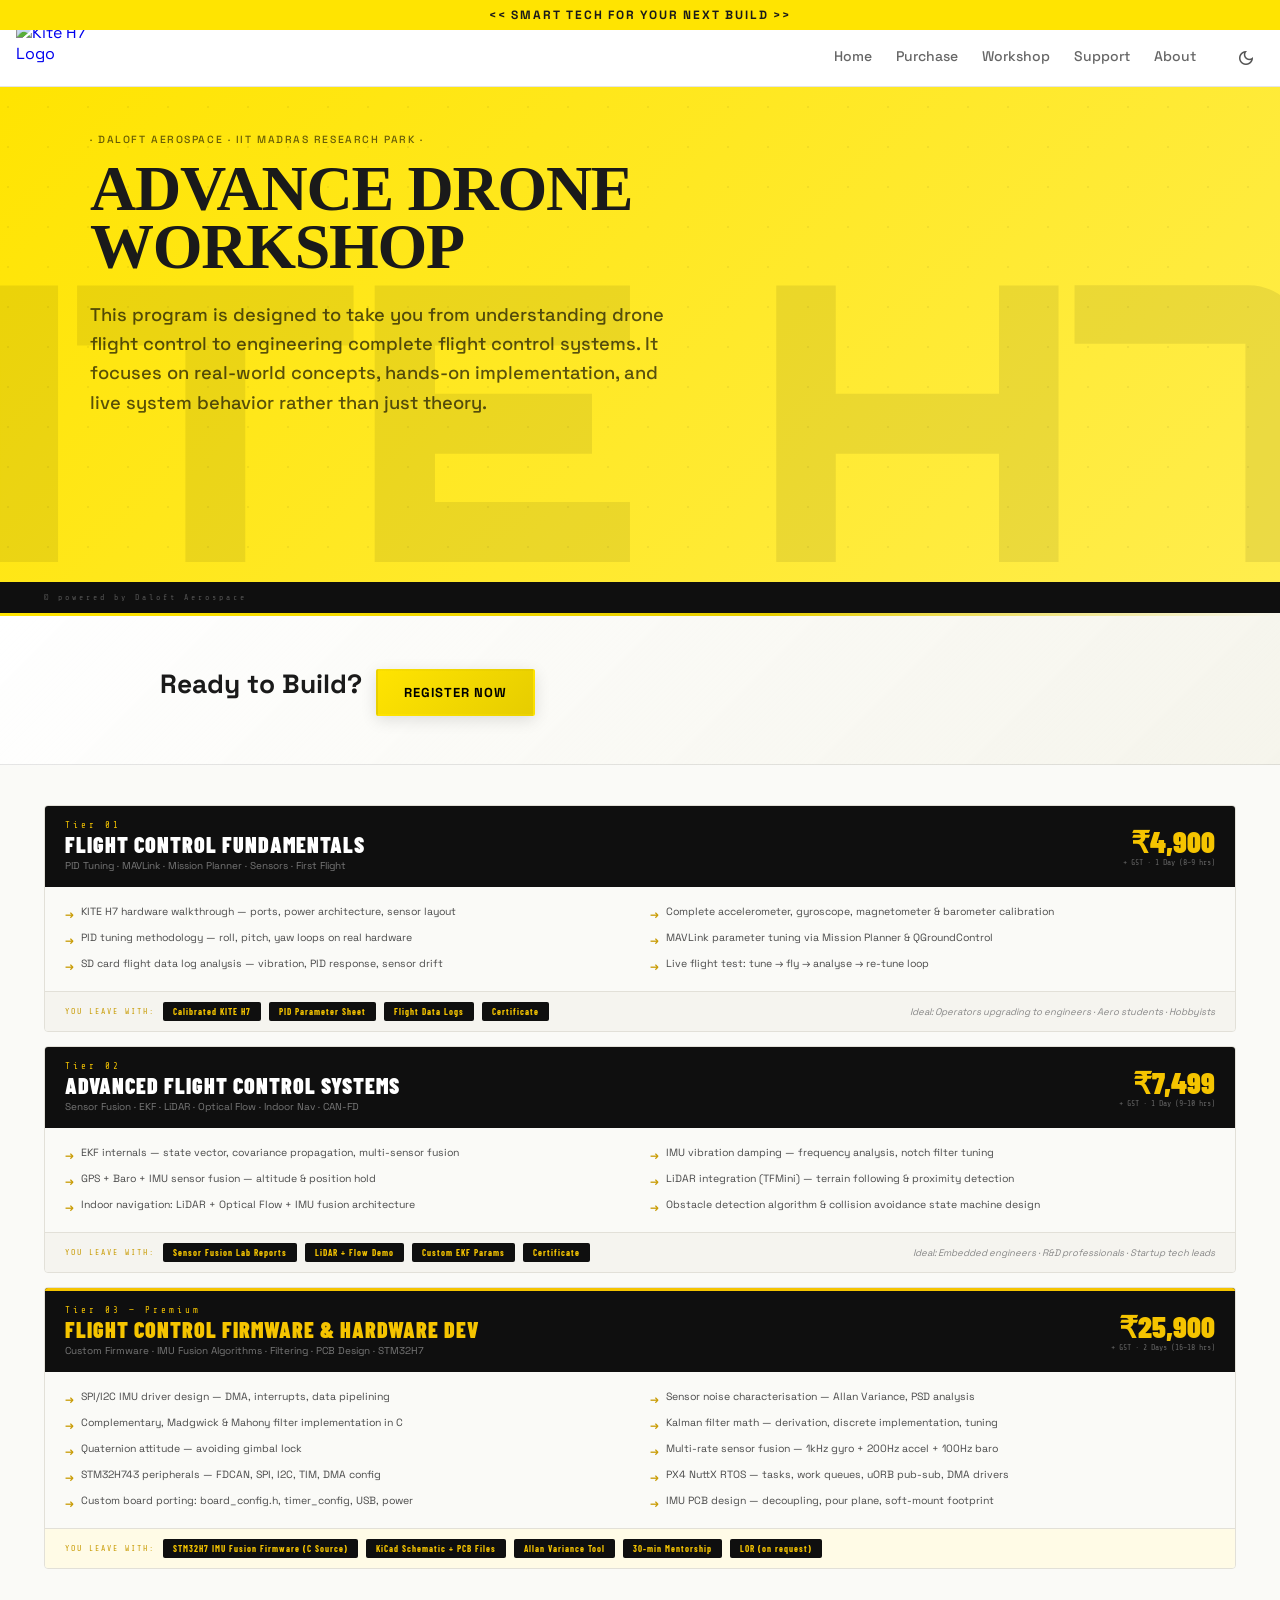
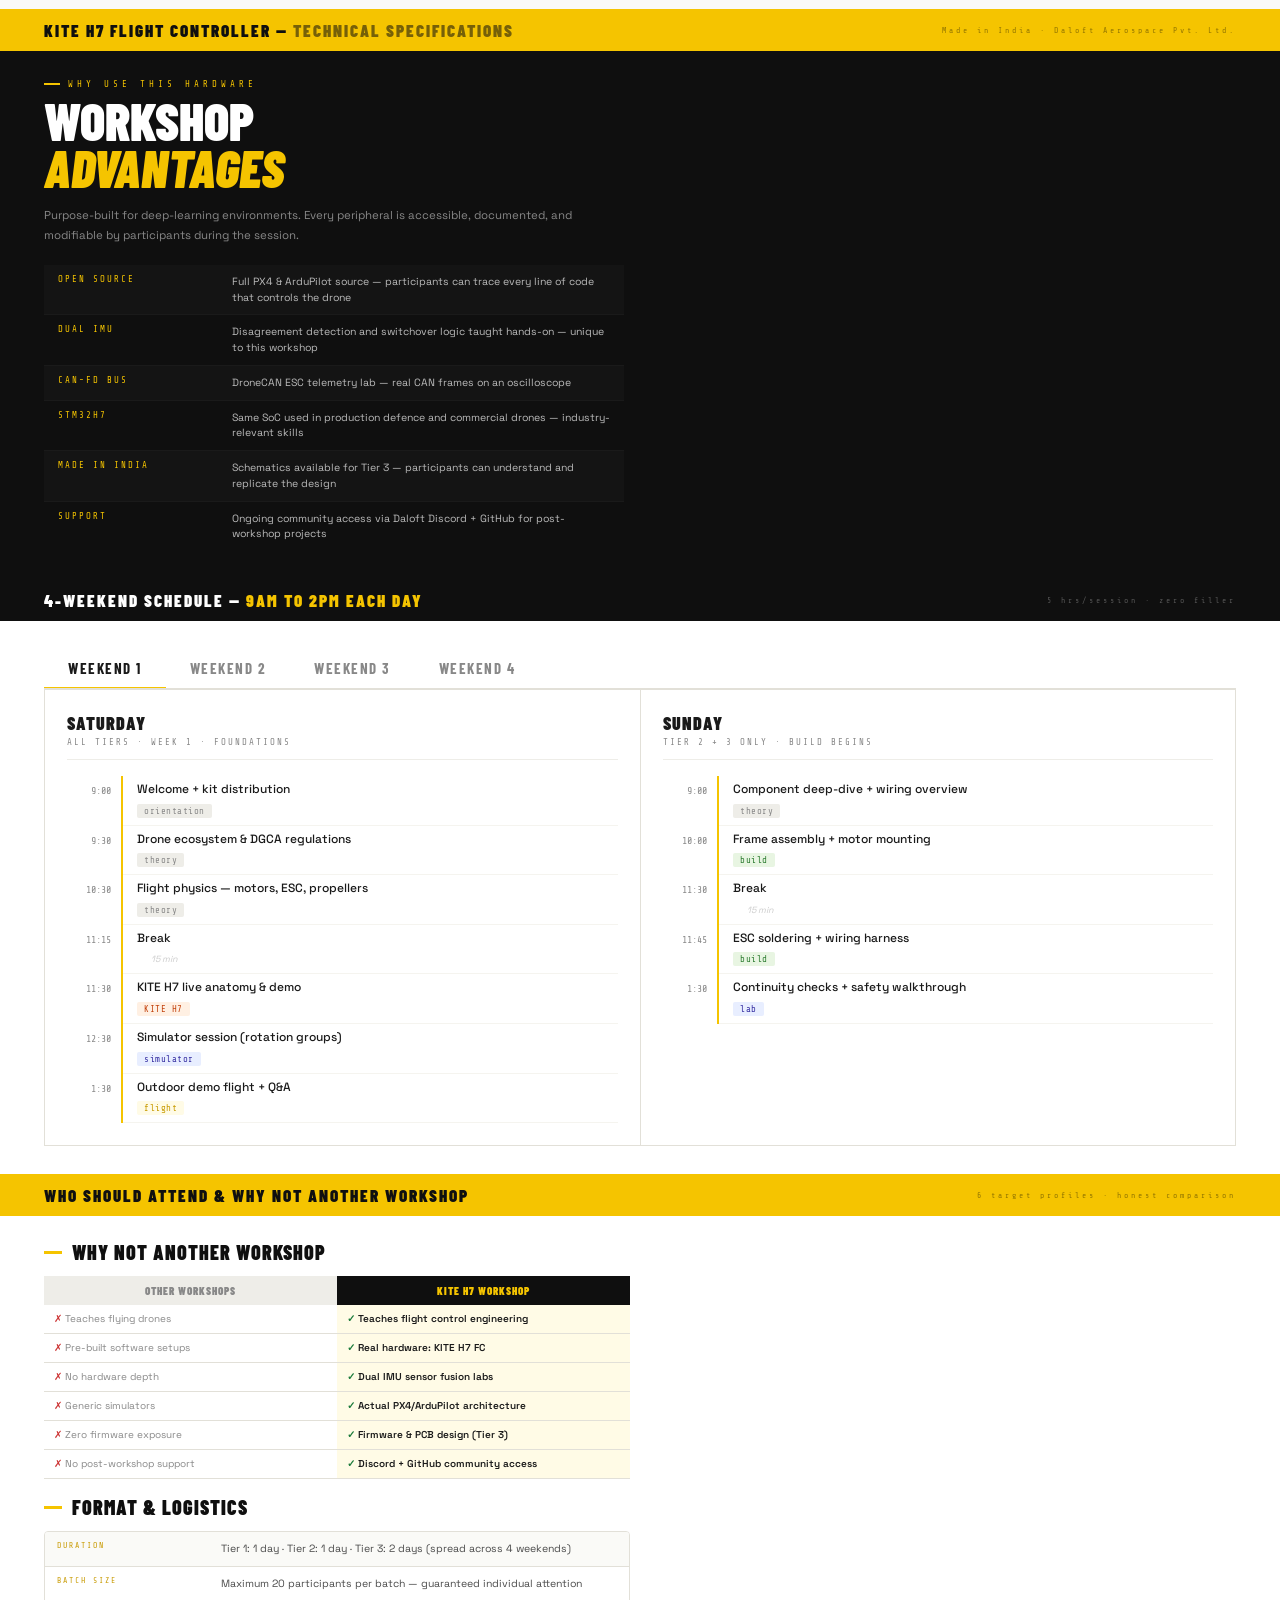
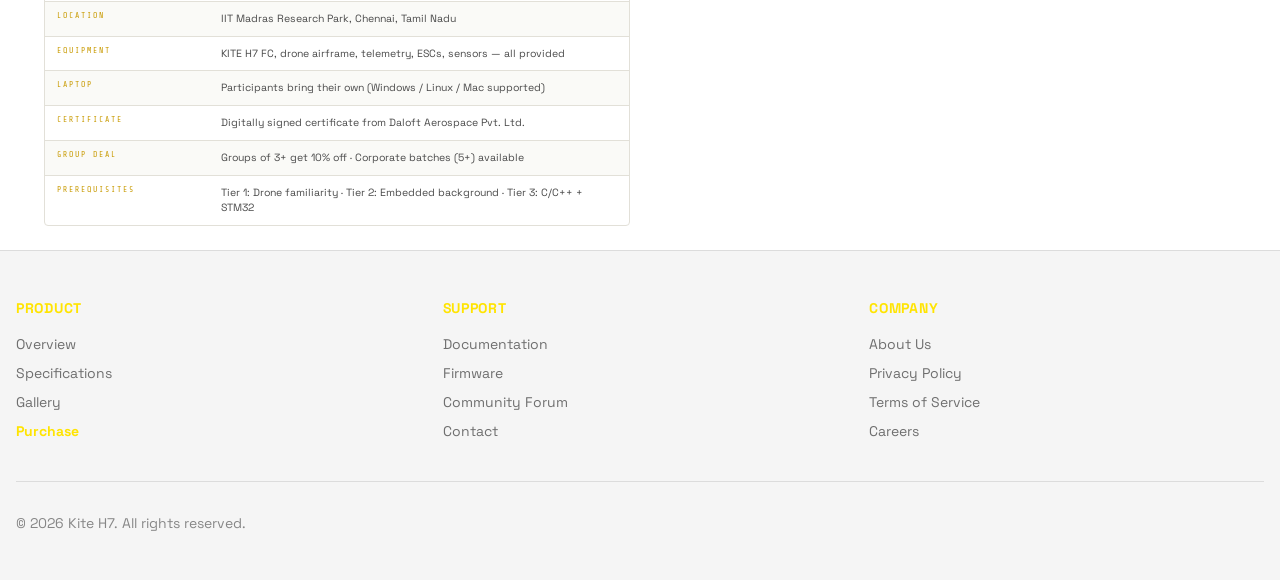
==== kitronix-workshop.html @ bfd052bd "First commit" ====
<!DOCTYPE html>
<html lang="en">
<head>
    <meta charset="utf-8"/>
    <meta content="width=device-width, initial-scale=1.0" name="viewport"/>
    <title>Kitronix - Product Gallery & Workshop</title>
    <link href="https://fonts.googleapis.com" rel="preconnect"/>
    <link crossorigin="" href="https://fonts.gstatic.com" rel="preconnect"/>
    <link href="https://fonts.googleapis.com/css2?family=Space+Grotesk:wght@300;400;500;600;700&display=swap" rel="stylesheet"/>
    <link href="https://fonts.googleapis.com/css2?family=Orbitron:wght@400;500;600;700;800;900&display=swap" rel="stylesheet"/>
    <link href="https://fonts.googleapis.com/css2?family=Barlow+Condensed:ital,wght@0,400;0,600;0,700;0,800;0,900;1,700;1,900&family=Barlow:wght@300;400;500;600;700&family=Share+Tech+Mono&display=swap" rel="stylesheet"/>
    <link href="https://fonts.googleapis.com/css2?family=Material+Symbols+Outlined:wght,FILL@100..700,0..1&display=swap" rel="stylesheet"/>
    <link href="styles.css" rel="stylesheet"/>
    <script>document.documentElement.setAttribute('data-theme', localStorage.getItem('kitronix-theme') || 'light');</script>

    <style>
    /* ── REFERENCE STYLES (scoped to workshop page) ── */
    :root {
      --y:#F5C400;--yd:#C89A00;--ylight:#FFFBE6;
      --bk:#0F0F0F;--bk2:#1a1a1a;
      --wh:#FFFFFF;--off:#FAFAF7;--light:#F5F4EF;--light2:#EEEDE8;
      --ref-text:#1A1A1A;--text2:#4A4A4A;--muted:#888;--border:#E2E0D8;
    }

    /* Section topbars */
    .sec-topbar{background:var(--bk);padding:11px 44px;display:flex;align-items:center;justify-content:space-between}
    .sec-topbar-y{background:var(--y);padding:11px 44px;display:flex;align-items:center;justify-content:space-between}
    .stb-title{font-family:'Barlow Condensed',sans-serif;font-size:17px;font-weight:900;letter-spacing:2px;text-transform:uppercase}
    .stb-title.light{color:var(--wh)}
    .stb-title.dark{color:var(--bk)}
    .stb-right{font-family:'Share Tech Mono',monospace;font-size:8px;letter-spacing:3px}
    .stb-right.light{color:#555}
    .stb-right.dark{color:rgba(0,0,0,.4)}

    .ey{font-family:'Share Tech Mono',monospace;font-size:9px;letter-spacing:4px;color:var(--y);margin-bottom:8px;display:flex;align-items:center;gap:8px;text-transform:uppercase}
    .ey::before{content:'';width:16px;height:2px;background:var(--y);display:block}
    .ey.dark{color:var(--yd)}
    .ey.dark::before{background:var(--yd)}

    .ref-sec-title{font-family:'Barlow Condensed',sans-serif;font-size:clamp(36px,5.5vw,54px);font-weight:900;text-transform:uppercase;line-height:.9;margin-bottom:10px}
    .ref-sec-title span{color:var(--y);font-style:italic}

    /* ── TIER CARDS ── */
    .tiers-section{background:var(--off)}
    .tiers-inner{padding:40px 44px;display:flex;flex-direction:column;gap:14px}

    .tier-card{border-radius:4px;overflow:hidden;border:1px solid var(--border)}
    .tier-head{padding:14px 20px;display:flex;align-items:center;justify-content:space-between;background:var(--bk)}
    .tier-head.t3h{border-top:3px solid var(--y)}
    .th-num{font-family:'Share Tech Mono',monospace;font-size:9px;letter-spacing:3px;color:var(--y);margin-bottom:3px}
    .th-name{font-family:'Barlow Condensed',sans-serif;font-size:22px;font-weight:900;color:var(--wh);text-transform:uppercase;letter-spacing:1px;line-height:1}
    .th-sub{font-size:10px;color:#777;margin-top:4px;line-height:1.4}
    .th-price{text-align:right;flex-shrink:0;margin-left:20px}
    .th-price .amount{font-family:'Barlow Condensed',sans-serif;font-size:30px;font-weight:900;color:var(--y);line-height:1}
    .th-price .gst{font-family:'Share Tech Mono',monospace;font-size:8px;color:#666;display:block;margin-top:2px}

    .tier-body{background:var(--off);padding:14px 20px;display:grid;grid-template-columns:1fr 1fr;gap:2px 20px}
    .tier-body.t3b{grid-template-columns:1fr 1fr 1fr}
    .ti{display:flex;align-items:flex-start;gap:7px;padding:4px 0}
    .ti-arrow{color:var(--yd);font-size:11px;flex-shrink:0;font-weight:700;margin-top:2px}
    .ti-text{font-size:10.5px;color:var(--text2);line-height:1.4}

    .tier-foot{background:var(--light);padding:10px 20px;display:flex;align-items:center;gap:8px;flex-wrap:wrap;border-top:1px solid var(--border)}
    .tf-label{font-family:'Share Tech Mono',monospace;font-size:8px;letter-spacing:2px;color:var(--yd);text-transform:uppercase;flex-shrink:0}
    .tf-chip{background:var(--bk);color:var(--y);padding:4px 10px;border-radius:2px;font-size:9px;font-weight:700;letter-spacing:1px;font-family:'Barlow Condensed',sans-serif;white-space:nowrap}
    .tf-ideal{font-size:9.5px;color:var(--muted);margin-left:auto;font-style:italic}

    /* ── HARDWARE ── */
    .hw-section{background:var(--bk);color:var(--wh)}
    .hw-inner{padding:28px 44px;display:grid;grid-template-columns:1fr 1fr;gap:32px;align-items:start}

    .hw-hero{padding:0;position:relative}
    .hw-hero::after{content:'KITE H7';position:absolute;right:-8px;top:-4px;font-family:'Barlow Condensed',sans-serif;font-size:90px;font-weight:900;color:rgba(255,255,255,.025);pointer-events:none;white-space:nowrap;letter-spacing:-2px;z-index:0}
    .hw-title{font-family:'Barlow Condensed',sans-serif;font-size:clamp(36px,5vw,52px);font-weight:900;text-transform:uppercase;line-height:.9;margin-bottom:10px;position:relative;z-index:1}
    .hw-title span{color:var(--y);font-style:italic}
    .hw-desc{font-size:11.5px;line-height:1.75;color:#888;margin-bottom:20px;position:relative;z-index:1}
    .hw-desc em{color:var(--y);font-style:normal;font-weight:600}

    .spec-table{width:100%;border-collapse:collapse}
    .spec-table tr{border-bottom:1px solid #1a1a1a}
    .spec-table tr:last-child{border-bottom:none}
    .spec-table td{padding:9px 14px;font-size:10.5px;vertical-align:top}
    .spec-table td:first-child{font-family:'Share Tech Mono',monospace;font-size:9px;letter-spacing:2px;color:var(--y);width:30%;white-space:nowrap}
    .spec-table td:last-child{color:#bbb;line-height:1.5}
    .spec-table tr:nth-child(odd){background:rgba(255,255,255,.02)}

    .adv-grid{display:grid;grid-template-columns:repeat(3,1fr);gap:8px;padding:18px 44px 28px;background:var(--bk)}
    .adv-box{background:#161616;border:1px solid #242424;border-top:2px solid var(--y);border-radius:3px;padding:14px}
    .adv-icon{font-size:20px;margin-bottom:6px}
    .adv-title{font-family:'Barlow Condensed',sans-serif;font-size:13px;font-weight:900;color:var(--y);text-transform:uppercase;letter-spacing:.5px;margin-bottom:4px}
    .adv-desc{font-size:9.5px;color:#666;line-height:1.5}

    /* ── SCHEDULE ── */
    .sch-section{background:var(--wh)}
    .sch-inner{padding:28px 44px}

    .wk-tabs{display:flex;gap:0;border-bottom:2px solid var(--border);overflow-x:auto}
    .wt{font-family:'Barlow Condensed',sans-serif;font-weight:700;font-size:15px;letter-spacing:1.5px;text-transform:uppercase;padding:10px 24px;border:none;background:none;cursor:pointer;color:var(--muted);border-bottom:3px solid transparent;margin-bottom:-2px;white-space:nowrap;transition:color .15s,border-color .15s}
    .wt.on{color:var(--ref-text);border-bottom-color:var(--y)}
    .wt:hover:not(.on){color:var(--text2)}

    .wp{display:none;border:1px solid var(--border);border-top:none}
    .wp.on{display:grid;grid-template-columns:1fr 1fr}
    .dc{padding:22px}
    .dc+.dc{border-left:1px solid var(--border)}
    .dh{margin-bottom:16px;padding-bottom:12px;border-bottom:1px solid var(--light2)}
    .dn{font-family:'Barlow Condensed',sans-serif;font-weight:900;font-size:18px;text-transform:uppercase;letter-spacing:1px;color:var(--ref-text)}
    .ds{font-family:'Share Tech Mono',monospace;font-size:9px;letter-spacing:2px;text-transform:uppercase;color:var(--muted);margin-top:3px}

    .sr{display:grid;grid-template-columns:56px 1fr;gap:0}
    .st{font-family:'Share Tech Mono',monospace;font-size:10px;color:var(--muted);padding:8px 10px 8px 0;border-right:2px solid var(--y);text-align:right;line-height:1.3}
    .sb{padding:6px 0 6px 14px;border-bottom:1px solid var(--light)}
    .sn{font-size:12px;color:var(--ref-text);font-weight:500;line-height:1.3}
    .sg{display:inline-block;font-size:9px;font-family:'Share Tech Mono',monospace;padding:2px 7px;border-radius:2px;margin-top:3px;letter-spacing:.5px}
    .sg-t{background:var(--light2);color:var(--muted)}
    .sg-b{background:#e8f5e2;color:#2e7d32}
    .sg-f{background:var(--ylight);color:var(--yd)}
    .sg-fc{background:#fff0e3;color:#c2410c}
    .sg-l{background:#e8eeff;color:#3730a3}
    .sg-br{color:#ccc;font-style:italic;font-size:9px;padding-left:14px}

    /* ── WHO + COMPARE ── */
    .who-section{background:var(--wh)}
    .p4-body{padding:24px 44px;display:grid;grid-template-columns:1fr 1fr;gap:20px}

    .ref-section-title{font-family:'Barlow Condensed',sans-serif;font-size:20px;font-weight:900;text-transform:uppercase;letter-spacing:1px;color:var(--bk);margin-bottom:12px;display:flex;align-items:center;gap:10px}
    .ref-section-title::before{content:'';width:18px;height:3px;background:var(--y);display:block;flex-shrink:0}

    .audience-grid{display:grid;grid-template-columns:1fr 1fr;gap:8px}
    .aud-card{background:var(--light);border-top:2px solid var(--y);border-radius:3px;padding:10px 12px}
    .aud-icon{font-size:17px;margin-bottom:4px}
    .aud-title{font-family:'Barlow Condensed',sans-serif;font-size:12px;font-weight:900;color:var(--bk);text-transform:uppercase;letter-spacing:.5px;margin-bottom:3px}
    .aud-desc{font-size:9.5px;color:var(--muted);line-height:1.5}

    .compare-table{width:100%;border-collapse:collapse;font-size:10px;margin-top:12px}
    .compare-table th{padding:8px 10px;font-family:'Barlow Condensed',sans-serif;font-size:11px;font-weight:900;letter-spacing:1px;text-transform:uppercase}
    .compare-table th:first-child{background:var(--light2);color:var(--muted);width:50%}
    .compare-table th:last-child{background:var(--bk);color:var(--y)}
    .compare-table td{padding:7px 10px;border-bottom:1px solid var(--border);vertical-align:middle;line-height:1.4}
    .compare-table td:first-child{background:var(--wh);color:var(--muted)}
    .compare-table td:last-child{background:var(--ylight);color:var(--ref-text);font-weight:600}
    .bad{color:#cc3333}.good{color:#1a7a3a;font-weight:700}

    /* ── LOGISTICS ── */
    .log-table{width:100%;border-collapse:collapse}
    .log-table tr{border-bottom:1px solid var(--border)}
    .log-table tr:last-child{border-bottom:none}
    .log-table td{padding:9px 12px;font-size:10.5px;vertical-align:top}
    .log-table td:first-child{font-family:'Share Tech Mono',monospace;font-size:8px;letter-spacing:2px;color:var(--yd);width:28%;text-transform:uppercase}
    .log-table td:last-child{color:var(--text2);line-height:1.5}
    .log-table tr:nth-child(odd) td{background:var(--off)}

    /* ── REGISTER ── */
    .reg-wrap{background:var(--bk);display:grid;grid-template-columns:1fr 1fr;overflow:hidden}
    .reg-left{padding:32px;background:var(--y)}
    .rl-title{font-family:'Barlow Condensed',sans-serif;font-size:clamp(24px,3vw,32px);font-weight:900;color:var(--bk);text-transform:uppercase;letter-spacing:1px;line-height:.9;margin-bottom:16px}
    .rl-title span{display:block;font-size:16px;font-weight:700;opacity:.55;margin-bottom:4px}

    .tier-prices{display:flex;flex-direction:column;gap:8px;margin-bottom:20px}
    .tp-row{background:rgba(0,0,0,.1);border-radius:3px;padding:8px 14px;display:flex;align-items:center;justify-content:space-between}
    .tp-name{font-family:'Barlow Condensed',sans-serif;font-size:14px;font-weight:900;color:var(--bk);text-transform:uppercase}
    .tp-price{font-family:'Barlow Condensed',sans-serif;font-size:20px;font-weight:900;color:var(--bk)}
    .tp-price small{font-size:10px;font-weight:500;opacity:.5}

    .seats-box{background:rgba(0,0,0,.1);border-radius:3px;padding:14px;margin-top:4px}
    .sb-title{font-family:'Share Tech Mono',monospace;font-size:9px;letter-spacing:2px;color:rgba(0,0,0,.5);text-transform:uppercase;margin-bottom:10px}
    .sb-row{display:flex;justify-content:space-between;font-size:11px;color:var(--bk);margin-bottom:4px;font-weight:500}
    .sb-count{font-family:'Share Tech Mono',monospace;font-size:10px;font-weight:700}
    .sb-track{height:3px;background:rgba(0,0,0,.15);border-radius:2px;margin-bottom:10px;overflow:hidden}
    .sb-fill{height:100%;background:var(--bk);border-radius:2px;transition:width 1.4s ease}

    .reg-right{padding:32px}
    .rr-title{font-family:'Barlow Condensed',sans-serif;font-size:16px;font-weight:900;letter-spacing:2px;color:var(--y);text-transform:uppercase;margin-bottom:20px}

    .rform-group{margin-bottom:14px}
    .rform-label{display:block;font-family:'Share Tech Mono',monospace;font-size:9px;letter-spacing:2px;text-transform:uppercase;color:#555;margin-bottom:6px}
    .rform-input,.rform-select{width:100%;background:#161616;border:1px solid #2a2a2a;color:var(--wh);font-family:'Barlow',sans-serif;font-size:13px;padding:10px 13px;outline:none;transition:border-color .2s;border-radius:2px;appearance:none;-webkit-appearance:none}
    .rform-input:focus,.rform-select:focus{border-color:var(--y)}
    .rform-input::placeholder{color:#444}
    .rform-select{background-image:url("data:image/svg+xml,%3Csvg xmlns='http://www.w3.org/2000/svg' width='12' height='8'%3E%3Cpath d='M1 1l5 5 5-5' fill='none' stroke='%23666' stroke-width='1.5' stroke-linecap='round'/%3E%3C/svg%3E");background-repeat:no-repeat;background-position:right 13px center;background-color:#161616;padding-right:34px;cursor:pointer}
    .rform-select option{background:#1a1a1a;color:var(--wh)}
    .rform-row-2{display:grid;grid-template-columns:1fr 1fr;gap:10px}
    .rform-submit{width:100%;background:var(--y);color:var(--bk);font-family:'Barlow Condensed',sans-serif;font-weight:900;font-size:18px;letter-spacing:2px;text-transform:uppercase;padding:13px;border:none;cursor:pointer;margin-top:6px;border-radius:2px;transition:background .2s}
    .rform-submit:hover{background:var(--yd)}
    .rform-note{font-family:'Share Tech Mono',monospace;font-size:9px;color:#444;text-align:center;margin-top:8px;letter-spacing:1px}

    .rr-contacts{display:flex;flex-direction:column;gap:7px;margin-bottom:16px;border-top:1px solid #2a2a2a;padding-top:14px;margin-top:14px}
    .rr-c{display:flex;align-items:center;gap:8px;font-size:11px;color:#888}
    .rr-c .icon{font-size:13px;flex-shrink:0}
    .rr-c .val{font-family:'Share Tech Mono',monospace;font-size:10px;color:#bbb}
    .rr-about{font-size:9px;color:#555;line-height:1.6;border-top:1px solid #1e1e1e;padding-top:10px;margin-top:10px}
    .rr-about strong{color:#888;display:block;margin-bottom:3px;font-family:'Barlow Condensed',sans-serif;font-size:12px;letter-spacing:1px;text-transform:uppercase}

    /* REVEAL ANIMATION */
    .rev{opacity:0;transform:translateY(18px);transition:opacity .6s ease,transform .6s ease}
    .rev.vis{opacity:1;transform:translateY(0)}

    /* RESPONSIVE */
    @media(max-width:860px){
      .sec-topbar,.sec-topbar-y,.adv-grid,.sch-inner,.hw-inner,.tiers-inner,.p4-body{padding-left:20px;padding-right:20px}
      .tier-body,.tier-body.t3b{grid-template-columns:1fr}
      .hw-inner,.p4-body{grid-template-columns:1fr}
      .wp.on{grid-template-columns:1fr}
      .dc+.dc{border-left:none;border-top:1px solid var(--border)}
      .adv-grid{grid-template-columns:1fr}
      .reg-wrap{grid-template-columns:1fr}
      .rform-row-2{grid-template-columns:1fr}
      .audience-grid{grid-template-columns:1fr}
    }
    </style>
</head>
<body>

<!-- Yellow Strip -->
<div class="yellow-strip">&lt;&lt; Smart Tech for Your Next Build &gt;&gt;</div>

<!-- Header -->
<header>
    <div class="header-container">
        <a class="logo" href="index.html" style="display: flex; align-items: center; gap: 0.5rem;">
            <img id="siteLogo" src="assets/Kitronix.png" alt="Kite H7 Logo" style="height: 72px; width: 72px; object-fit: contain;">
        </a>
        <nav id="mainNavWorkshop">
            <a href="index.html#overview">Home</a>
            <a href="product.html">Purchase</a>
            <a href="kitronix-workshop.html">Workshop</a>
            <a href="index.html#support">Support</a>
            <a href="index.html#specs">About</a>
        </nav>
        <div class="header-actions-right">
            <button class="theme-toggle-btn" id="themeToggleBtn" title="Toggle dark/light mode">
                <span class="material-symbols-outlined" id="themeToggleIcon">dark_mode</span>
            </button>
            <button class="icon-btn mobile-menu-btn" id="mobileMenuBtnWorkshop">
                <span class="material-symbols-outlined" style="font-size: 20px;">menu</span>
            </button>
        </div>
    </div>
</header>

<!-- ═══════════ HERO ═══════════ -->
<div class="hero" id="top">

 
  <div class="hero-inner">
    <div class="hero-title">

       <div class="hero-eyebrow">
    <p>· Daloft Aerospace · IIT Madras Research Park · </p>
  </div>
      <span class="l2" style="font-family: akira">Advance Drone</span>
      <span class="l2" style="font-family: akira">Workshop</span>
    </div>
    <p class="hero-tagline">This program is designed to take you from understanding drone flight control to engineering complete flight control systems. It focuses on real-world concepts, hands-on implementation, and live system behavior rather than just theory.</p>
  </div>

  
</div>

<div id="tiers">
  <div class="sec-topbar">
    <div class="stb-right light"> &copy; powered by Daloft Aerospace</div>
  </div>
</div>

<!-- CTA Section: Enquire & Buy -->
<section class="cta-strip">
    <div class="cta-strip-accent"></div>
    <div class="cta-strip-inner">
        <div class="cta-strip-text">
          <div class="cta-strip-buttons">            
            <h2>Ready to Build?</h2>                      
            <a href="product.html" class="cta-strip-btn cta-strip-buy">
               Register Now
            </a>
          </div>
        </div>
    </div>
</section>



<!-- ═══════════ WORKSHOP TIERS ═══════════ -->


  <div class="tiers-section">
    <div class="tiers-inner rev">

      <!-- TIER 1 -->
      <div class="tier-card">
        <div class="tier-head">
          <div class="th-left">
            <div class="th-num">Tier 01</div>
            <div class="th-name">Flight Control Fundamentals</div>
            <div class="th-sub">PID Tuning · MAVLink · Mission Planner · Sensors · First Flight</div>
          </div>
          <div class="th-price">
            <div class="amount">₹4,900</div>
            <span class="gst">+ GST · 1 Day (8–9 hrs)</span>
          </div>
        </div>
        <div class="tier-body">
          <div class="ti"><div class="ti-arrow">→</div><div class="ti-text">KITE H7 hardware walkthrough — ports, power architecture, sensor layout</div></div>
          <div class="ti"><div class="ti-arrow">→</div><div class="ti-text">Complete accelerometer, gyroscope, magnetometer &amp; barometer calibration</div></div>
          <div class="ti"><div class="ti-arrow">→</div><div class="ti-text">PID tuning methodology — roll, pitch, yaw loops on real hardware</div></div>
          <div class="ti"><div class="ti-arrow">→</div><div class="ti-text">MAVLink parameter tuning via Mission Planner &amp; QGroundControl</div></div>
          <div class="ti"><div class="ti-arrow">→</div><div class="ti-text">SD card flight data log analysis — vibration, PID response, sensor drift</div></div>
          <div class="ti"><div class="ti-arrow">→</div><div class="ti-text">Live flight test: tune → fly → analyse → re-tune loop</div></div>
        </div>
        <div class="tier-foot">
          <div class="tf-label">You Leave With:</div>
          <div class="tf-chip">Calibrated KITE H7</div>
          <div class="tf-chip">PID Parameter Sheet</div>
          <div class="tf-chip">Flight Data Logs</div>
          <div class="tf-chip">Certificate</div>
          <div class="tf-ideal">Ideal: Operators upgrading to engineers · Aero students · Hobbyists</div>
        </div>
      </div>

      <!-- TIER 2 -->
      <div class="tier-card">
        <div class="tier-head">
          <div class="th-left">
            <div class="th-num">Tier 02</div>
            <div class="th-name">Advanced Flight Control Systems</div>
            <div class="th-sub">Sensor Fusion · EKF · LiDAR · Optical Flow · Indoor Nav · CAN-FD</div>
          </div>
          <div class="th-price">
            <div class="amount">₹7,499</div>
            <span class="gst">+ GST · 1 Day (9–10 hrs)</span>
          </div>
        </div>
        <div class="tier-body">
          <div class="ti"><div class="ti-arrow">→</div><div class="ti-text">EKF internals — state vector, covariance propagation, multi-sensor fusion</div></div>
          <div class="ti"><div class="ti-arrow">→</div><div class="ti-text">IMU vibration damping — frequency analysis, notch filter tuning</div></div>
          <div class="ti"><div class="ti-arrow">→</div><div class="ti-text">GPS + Baro + IMU sensor fusion — altitude &amp; position hold</div></div>
          <div class="ti"><div class="ti-arrow">→</div><div class="ti-text">LiDAR integration (TFMini) — terrain following &amp; proximity detection</div></div>
          <div class="ti"><div class="ti-arrow">→</div><div class="ti-text">Indoor navigation: LiDAR + Optical Flow + IMU fusion architecture</div></div>
          <div class="ti"><div class="ti-arrow">→</div><div class="ti-text">Obstacle detection algorithm &amp; collision avoidance state machine design</div></div>
        </div>
        <div class="tier-foot">
          <div class="tf-label">You Leave With:</div>
          <div class="tf-chip">Sensor Fusion Lab Reports</div>
          <div class="tf-chip">LiDAR + Flow Demo</div>
          <div class="tf-chip">Custom EKF Params</div>
          <div class="tf-chip">Certificate</div>
          <div class="tf-ideal">Ideal: Embedded engineers · R&amp;D professionals · Startup tech leads</div>
        </div>
      </div>

      <!-- TIER 3 -->
      <div class="tier-card">
        <div class="tier-head t3h">
          <div class="th-left">
            <div class="th-num" style="color:var(--y)">Tier 03 — Premium</div>
            <div class="th-name" style="color:var(--y)">Flight Control Firmware &amp; Hardware Dev</div>
            <div class="th-sub">Custom Firmware · IMU Fusion Algorithms · Filtering · PCB Design · STM32H7</div>
          </div>
          <div class="th-price">
            <div class="amount">₹25,900</div>
            <span class="gst">+ GST · 2 Days (16–18 hrs)</span>
          </div>
        </div>
        <div class="tier-body">
          <div class="ti"><div class="ti-arrow">→</div><div class="ti-text">SPI/I2C IMU driver design — DMA, interrupts, data pipelining</div></div>
          <div class="ti"><div class="ti-arrow">→</div><div class="ti-text">Sensor noise characterisation — Allan Variance, PSD analysis</div></div>
          <div class="ti"><div class="ti-arrow">→</div><div class="ti-text">Complementary, Madgwick &amp; Mahony filter implementation in C</div></div>
          <div class="ti"><div class="ti-arrow">→</div><div class="ti-text">Kalman filter math — derivation, discrete implementation, tuning</div></div>
          <div class="ti"><div class="ti-arrow">→</div><div class="ti-text">Quaternion attitude — avoiding gimbal lock</div></div>
          <div class="ti"><div class="ti-arrow">→</div><div class="ti-text">Multi-rate sensor fusion — 1kHz gyro + 200Hz accel + 100Hz baro</div></div>
          <div class="ti"><div class="ti-arrow">→</div><div class="ti-text">STM32H743 peripherals — FDCAN, SPI, I2C, TIM, DMA config</div></div>
          <div class="ti"><div class="ti-arrow">→</div><div class="ti-text">PX4 NuttX RTOS — tasks, work queues, uORB pub-sub, DMA drivers</div></div>
          <div class="ti"><div class="ti-arrow">→</div><div class="ti-text">Custom board porting: board_config.h, timer_config, USB, power</div></div>
          <div class="ti"><div class="ti-arrow">→</div><div class="ti-text">IMU PCB design — decoupling, pour plane, soft-mount footprint</div></div>
        </div>
        <div class="tier-foot" style="background:var(--ylight)">
          <div class="tf-label">You Leave With:</div>
          <div class="tf-chip">STM32H7 IMU Fusion Firmware (C Source)</div>
          <div class="tf-chip">KiCad Schematic + PCB Files</div>
          <div class="tf-chip">Allan Variance Tool</div>
          <div class="tf-chip">30-min Mentorship</div>
          <div class="tf-chip">LOR (on request)</div>
        </div>
      </div>

    </div>
  </div>


<!-- ═══════════ HARDWARE ═══════════ -->
<div id="hardware">
  <div class="sec-topbar-y">
    <div class="stb-title dark">KITE H7 Flight Controller — <span style="opacity:.55">Technical Specifications</span></div>
    <div class="stb-right dark">Made in India · Daloft Aerospace Pvt. Ltd.</div>
  </div>

  <div class="hw-section">
    <div class="hw-inner rev">
      
      <div>
        <div class="ey">Why Use This Hardware</div>
        <div class="hw-title" style="margin-bottom:14px">Workshop<br><span>Advantages</span></div>
        <p class="hw-desc">Purpose-built for deep-learning environments. Every peripheral is accessible, documented, and modifiable by participants during the session.</p>
        <table class="spec-table" style="margin-top:0">
          <tr><td>OPEN SOURCE</td><td>Full PX4 &amp; ArduPilot source — participants can trace every line of code that controls the drone</td></tr>
          <tr><td>DUAL IMU</td><td>Disagreement detection and switchover logic taught hands-on — unique to this workshop</td></tr>
          <tr><td>CAN-FD BUS</td><td>DroneCAN ESC telemetry lab — real CAN frames on an oscilloscope</td></tr>
          <tr><td>STM32H7</td><td>Same SoC used in production defence and commercial drones — industry-relevant skills</td></tr>
          <tr><td>MADE IN INDIA</td><td>Schematics available for Tier 3 — participants can understand and replicate the design</td></tr>
          <tr><td>SUPPORT</td><td>Ongoing community access via Daloft Discord + GitHub for post-workshop projects</td></tr>
        </table>
      </div>
    </div>
  </div>
</div>

<!-- ═══════════ SCHEDULE ═══════════ -->
<div id="schedule">
  <div class="sec-topbar">
    <div class="stb-title light">4-Weekend Schedule — <span style="color:var(--y)">9am to 2pm each day</span></div>
    <div class="stb-right light">5 hrs/session · zero filler</div>
  </div>
  <div class="sch-section">
    <div class="sch-inner rev">
      <div class="wk-tabs">
        <button class="wt on" onclick="sw(0,this)">Weekend 1</button>
        <button class="wt" onclick="sw(1,this)">Weekend 2</button>
        <button class="wt" onclick="sw(2,this)">Weekend 3</button>
        <button class="wt" onclick="sw(3,this)">Weekend 4</button>
      </div>

      <div class="wp on" id="wp0">
        <div class="dc">
          <div class="dh"><div class="dn">Saturday</div><div class="ds">All tiers · Week 1 · Foundations</div></div>
          <div class="sr"><div class="st">9:00</div><div class="sb"><div class="sn">Welcome + kit distribution</div><span class="sg sg-t">orientation</span></div></div>
          <div class="sr"><div class="st">9:30</div><div class="sb"><div class="sn">Drone ecosystem &amp; DGCA regulations</div><span class="sg sg-t">theory</span></div></div>
          <div class="sr"><div class="st">10:30</div><div class="sb"><div class="sn">Flight physics — motors, ESC, propellers</div><span class="sg sg-t">theory</span></div></div>
          <div class="sr"><div class="st">11:15</div><div class="sb"><div class="sn">Break</div><span class="sg-br">15 min</span></div></div>
          <div class="sr"><div class="st">11:30</div><div class="sb"><div class="sn">KITE H7 live anatomy &amp; demo</div><span class="sg sg-fc">KITE H7</span></div></div>
          <div class="sr"><div class="st">12:30</div><div class="sb"><div class="sn">Simulator session (rotation groups)</div><span class="sg sg-l">simulator</span></div></div>
          <div class="sr"><div class="st">1:30</div><div class="sb"><div class="sn">Outdoor demo flight + Q&amp;A</div><span class="sg sg-f">flight</span></div></div>
        </div>
        <div class="dc">
          <div class="dh"><div class="dn">Sunday</div><div class="ds">Tier 2 + 3 only · Build begins</div></div>
          <div class="sr"><div class="st">9:00</div><div class="sb"><div class="sn">Component deep-dive + wiring overview</div><span class="sg sg-t">theory</span></div></div>
          <div class="sr"><div class="st">10:00</div><div class="sb"><div class="sn">Frame assembly + motor mounting</div><span class="sg sg-b">build</span></div></div>
          <div class="sr"><div class="st">11:30</div><div class="sb"><div class="sn">Break</div><span class="sg-br">15 min</span></div></div>
          <div class="sr"><div class="st">11:45</div><div class="sb"><div class="sn">ESC soldering + wiring harness</div><span class="sg sg-b">build</span></div></div>
          <div class="sr"><div class="st">1:30</div><div class="sb"><div class="sn">Continuity checks + safety walkthrough</div><span class="sg sg-l">lab</span></div></div>
        </div>
      </div>

      <div class="wp" id="wp1">
        <div class="dc">
          <div class="dh"><div class="dn">Saturday</div><div class="ds">All tiers · Week 2 · Configuration</div></div>
          <div class="sr"><div class="st">9:00</div><div class="sb"><div class="sn">T1 — Review quiz + drone career paths</div><span class="sg sg-t">T1</span></div></div>
          <div class="sr"><div class="st">10:00</div><div class="sb"><div class="sn">KITE H7 flashing + configurator walkthrough</div><span class="sg sg-fc">KITE H7</span></div></div>
          <div class="sr"><div class="st">11:15</div><div class="sb"><div class="sn">Break</div><span class="sg-br">15 min</span></div></div>
          <div class="sr"><div class="st">11:30</div><div class="sb"><div class="sn">Receiver binding + radio calibration</div><span class="sg sg-l">lab</span></div></div>
          <div class="sr"><div class="st">12:30</div><div class="sb"><div class="sn">Motor direction test + prop installation</div><span class="sg sg-b">build</span></div></div>
          <div class="sr"><div class="st">1:30</div><div class="sb"><div class="sn">T1 — Extended simulator + hover demo</div><span class="sg sg-f">T1 demo</span></div></div>
        </div>
        <div class="dc">
          <div class="dh"><div class="dn">Sunday</div><div class="ds">Tier 2 + 3 · PID &amp; first hover</div></div>
          <div class="sr"><div class="st">9:00</div><div class="sb"><div class="sn">PID theory — P, I, D explained</div><span class="sg sg-t">theory</span></div></div>
          <div class="sr"><div class="st">10:30</div><div class="sb"><div class="sn">PID tuning hands-on on KITE H7</div><span class="sg sg-fc">KITE H7</span></div></div>
          <div class="sr"><div class="st">12:00</div><div class="sb"><div class="sn">Break</div><span class="sg-br">15 min</span></div></div>
          <div class="sr"><div class="st">12:15</div><div class="sb"><div class="sn">Pre-flight checklist + safety briefing</div><span class="sg sg-t">safety</span></div></div>
          <div class="sr"><div class="st">1:00</div><div class="sb"><div class="sn">First tethered hover — your drone!</div><span class="sg sg-f">first flight</span></div></div>
        </div>
      </div>

      <div class="wp" id="wp2">
        <div class="dc">
          <div class="dh"><div class="dn">Saturday</div><div class="ds">All tiers · Week 3 · Flight + T1 Graduation</div></div>
          <div class="sr"><div class="st">9:00</div><div class="sb"><div class="sn">T1 — Drone industry &amp; career deep dive</div><span class="sg sg-t">T1</span></div></div>
          <div class="sr"><div class="st">10:00</div><div class="sb"><div class="sn">Free outdoor flight session (T2+T3)</div><span class="sg sg-f">flight</span></div></div>
          <div class="sr"><div class="st">11:15</div><div class="sb"><div class="sn">Break</div><span class="sg-br">15 min</span></div></div>
          <div class="sr"><div class="st">11:30</div><div class="sb"><div class="sn">T1 — Certificate + KITE H7 showcase + coupon</div><span class="sg sg-fc">T1 graduation</span></div></div>
          <div class="sr"><div class="st">12:30</div><div class="sb"><div class="sn">Oscillation fix + flight troubleshooting</div><span class="sg sg-l">lab</span></div></div>
          <div class="sr"><div class="st">1:30</div><div class="sb"><div class="sn">Acro mode intro + fail-safe configuration</div><span class="sg sg-t">theory</span></div></div>
        </div>
        <div class="dc">
          <div class="dh"><div class="dn">Sunday</div><div class="ds">Tier 3 only · KITE H7 firmware exclusive</div></div>
          <div class="sr"><div class="st">9:00</div><div class="sb"><div class="sn">KITE H7 architecture — full 4-hour session</div><span class="sg sg-fc">T3 exclusive</span></div></div>
          <div class="sr"><div class="st">11:00</div><div class="sb"><div class="sn">Break</div><span class="sg-br">15 min</span></div></div>
          <div class="sr"><div class="st">11:15</div><div class="sb"><div class="sn">Custom firmware flash + pin mapping</div><span class="sg sg-l">lab</span></div></div>
          <div class="sr"><div class="st">12:30</div><div class="sb"><div class="sn">MAVLink intro + Mission Planner tour</div><span class="sg sg-t">theory</span></div></div>
          <div class="sr"><div class="st">1:30</div><div class="sb"><div class="sn">GPS module wiring + integration test</div><span class="sg sg-b">build</span></div></div>
        </div>
      </div>

      <div class="wp" id="wp3">
        <div class="dc">
          <div class="dh"><div class="dn">Saturday</div><div class="ds">Tier 2 Graduation · Week 4</div></div>
          <div class="sr"><div class="st">9:00</div><div class="sb"><div class="sn">Final build review + troubleshooting</div><span class="sg sg-l">lab</span></div></div>
          <div class="sr"><div class="st">10:30</div><div class="sb"><div class="sn">Precision flight challenge (timed)</div><span class="sg sg-f">flight challenge</span></div></div>
          <div class="sr"><div class="st">11:30</div><div class="sb"><div class="sn">Break</div><span class="sg-br">15 min</span></div></div>
          <div class="sr"><div class="st">11:45</div><div class="sb"><div class="sn">KITE H7 credit voucher + community onboard</div><span class="sg sg-fc">KITE H7 offer</span></div></div>
          <div class="sr"><div class="st">12:30</div><div class="sb"><div class="sn">T2 certificate ceremony + group photo</div><span class="sg sg-b">T2 graduation</span></div></div>
          <div class="sr"><div class="st">1:30</div><div class="sb"><div class="sn">Testimonial video + feedback form</div><span class="sg sg-t">wrap-up</span></div></div>
        </div>
        <div class="dc">
          <div class="dh"><div class="dn">Sunday</div><div class="ds">Tier 3 Graduation · Autonomous Mission</div></div>
          <div class="sr"><div class="st">9:00</div><div class="sb"><div class="sn">Design your autonomous waypoint mission</div><span class="sg sg-l">lab</span></div></div>
          <div class="sr"><div class="st">10:30</div><div class="sb"><div class="sn">Execute participant-planned auto mission</div><span class="sg sg-f">auto flight</span></div></div>
          <div class="sr"><div class="st">11:30</div><div class="sb"><div class="sn">Break</div><span class="sg-br">15 min</span></div></div>
          <div class="sr"><div class="st">11:45</div><div class="sb"><div class="sn">KITE H7 unit handout + support onboarding</div><span class="sg sg-fc">KITE H7 included</span></div></div>
          <div class="sr"><div class="st">12:30</div><div class="sb"><div class="sn">LOR + T3 certificate ceremony</div><span class="sg sg-b">T3 graduation</span></div></div>
          <div class="sr"><div class="st">1:30</div><div class="sb"><div class="sn">Open Q&amp;A + future projects discussion</div><span class="sg sg-t">wrap-up</span></div></div>
        </div>
      </div>

    </div>
  </div>
</div>

<!-- ═══════════ WHO + COMPARE ═══════════ -->
<div class="who-section">
  <div class="sec-topbar-y">
    <div class="stb-title dark">Who Should Attend &amp; Why Not Another Workshop</div>
    <div class="stb-right dark">6 target profiles · honest comparison</div>
  </div>
  <div class="p4-body rev">
    <div>
      <div class="ref-section-title">Why Not Another Workshop</div>
      <table class="compare-table">
        <tr><th>Other Workshops</th><th>KITE H7 Workshop</th></tr>
        <tr><td><span class="bad">✗</span> Teaches flying drones</td><td><span class="good">✓</span> Teaches flight control engineering</td></tr>
        <tr><td><span class="bad">✗</span> Pre-built software setups</td><td><span class="good">✓</span> Real hardware: KITE H7 FC</td></tr>
        <tr><td><span class="bad">✗</span> No hardware depth</td><td><span class="good">✓</span> Dual IMU sensor fusion labs</td></tr>
        <tr><td><span class="bad">✗</span> Generic simulators</td><td><span class="good">✓</span> Actual PX4/ArduPilot architecture</td></tr>
        <tr><td><span class="bad">✗</span> Zero firmware exposure</td><td><span class="good">✓</span> Firmware &amp; PCB design (Tier 3)</td></tr>
        <tr><td><span class="bad">✗</span> No post-workshop support</td><td><span class="good">✓</span> Discord + GitHub community access</td></tr>
      </table>

      <div style="margin-top:16px">
        <div class="ref-section-title">Format &amp; Logistics</div>
        <div style="background:var(--wh);border:1px solid var(--border);border-radius:4px;overflow:hidden">
          <table class="log-table">
            <tr><td>Duration</td><td>Tier 1: 1 day · Tier 2: 1 day · Tier 3: 2 days (spread across 4 weekends)</td></tr>
            <tr><td>Batch Size</td><td>Maximum 20 participants per batch — guaranteed individual attention</td></tr>
            <tr><td>Location</td><td>IIT Madras Research Park, Chennai, Tamil Nadu</td></tr>
            <tr><td>Equipment</td><td>KITE H7 FC, drone airframe, telemetry, ESCs, sensors — all provided</td></tr>
            <tr><td>Laptop</td><td>Participants bring their own (Windows / Linux / Mac supported)</td></tr>
            <tr><td>Certificate</td><td>Digitally signed certificate from Daloft Aerospace Pvt. Ltd.</td></tr>
            <tr><td>Group Deal</td><td>Groups of 3+ get 10% off · Corporate batches (5+) available</td></tr>
            <tr><td>Prerequisites</td><td>Tier 1: Drone familiarity · Tier 2: Embedded background · Tier 3: C/C++ + STM32</td></tr>
          </table>
        </div>
      </div>

     
    </div>
  </div>
</div>

<!-- ═══════════ REGISTER ═══════════ -->

     

<!-- Footer -->
<footer>
    <div class="footer-container">
        <div class="footer-grid">
            <div class="footer-section">
                <h4>Product</h4>
                <ul>
                    <li><a href="index.html#overview">Overview</a></li>
                    <li><a href="index.html#specs">Specifications</a></li>
                    <li><a href="kitronix-workshop.html">Gallery</a></li>
                    <li><a href="product.html" style="color: var(--primary); font-weight: 700;">Purchase</a></li>
                </ul>
            </div>
            <div class="footer-section">
                <h4>Support</h4>
                <ul>
                    <li><a href="index.html#support">Documentation</a></li>
                    <li><a href="index.html#support">Firmware</a></li>
                    <li><a href="index.html#support">Community Forum</a></li>
                    <li><a href="index.html#contact">Contact</a></li>
                </ul>
            </div>
            <div class="footer-section">
                <h4>Company</h4>
                <ul>
                    <li><a href="#">About Us</a></li>
                    <li><a href="#">Privacy Policy</a></li>
                    <li><a href="#">Terms of Service</a></li>
                    <li><a href="#">Careers</a></li>
                </ul>
            </div>
        </div>
        <div class="footer-bottom">
            <p>© 2026 Kite H7. All rights reserved.</p>
        </div>
    </div>
</footer>

<script>
    // Schedule tab switcher
    function sw(i, btn) {
      for (let j = 0; j < 4; j++) document.getElementById('wp' + j).classList.toggle('on', j === i);
      document.querySelectorAll('.wt').forEach((b, j) => b.classList.toggle('on', j === i));
    }

    // Scroll reveal animation
    const obs = new IntersectionObserver(es => { es.forEach(e => { if (e.isIntersecting) e.target.classList.add('vis') }) }, { threshold: 0.06 });
    document.querySelectorAll('.rev').forEach(el => obs.observe(el));

    // Animate seat fill bars
    setTimeout(() => {
      document.getElementById('sf1').style.width = '30%';
      document.getElementById('sf2').style.width = '60%';
      document.getElementById('sf3').style.width = '75%';
    }, 600);

    // Registration handler
    function handleReg(btn) {
      btn.textContent = 'Submitted — We\'ll Be In Touch!';
      btn.style.background = '#1a7a3a';
      btn.style.color = '#fff';
      btn.disabled = true;
    }

    // Mobile menu toggle for workshop page
    const mobileMenuBtnWorkshop = document.getElementById('mobileMenuBtnWorkshop');
    const mainNavWorkshop = document.getElementById('mainNavWorkshop');
    
    if (mobileMenuBtnWorkshop) {
        mobileMenuBtnWorkshop.addEventListener('click', () => {
            mainNavWorkshop.classList.toggle('active');
            const icon = mobileMenuBtnWorkshop.querySelector('.material-symbols-outlined');
            icon.textContent = mainNavWorkshop.classList.contains('active') ? 'close' : 'menu';
        });
    }

    // Close mobile menu when clicking nav links
    const navLinksWorkshop = mainNavWorkshop.querySelectorAll('a');
    navLinksWorkshop.forEach(link => {
        link.addEventListener('click', () => {
            mainNavWorkshop.classList.remove('active');
            const icon = mobileMenuBtnWorkshop.querySelector('.material-symbols-outlined');
            icon.textContent = 'menu';
        });
    });

    // Theme toggle functionality
    const themeToggleBtn = document.getElementById('themeToggleBtn');
    const themeToggleIcon = document.getElementById('themeToggleIcon');
    const siteLogo = document.getElementById('siteLogo');

    if (themeToggleBtn) {
        themeToggleBtn.addEventListener('click', () => {
            const currentTheme = document.documentElement.getAttribute('data-theme');
            const newTheme = currentTheme === 'dark' ? 'light' : 'dark';
            document.documentElement.setAttribute('data-theme', newTheme);
            localStorage.setItem('kitronix-theme', newTheme);
            themeToggleIcon.textContent = newTheme === 'dark' ? 'light_mode' : 'dark_mode';
            if (siteLogo) {
                siteLogo.src = newTheme === 'dark' ? 'assets/Logo2.png' : 'assets/Kitronix.png';
            }
        });
    }

    // Mobile navbar scroll behavior
    let lastScrollTop = 0;
    const header = document.querySelector('header');

    function handleScroll() {
        const scrollTop = window.pageYOffset || document.documentElement.scrollTop;
        if (scrollTop > lastScrollTop) {
            header.classList.remove('mobile-visible');
        } else {
            header.classList.add('mobile-visible');
        }
        lastScrollTop = scrollTop <= 0 ? 0 : scrollTop;
    }

    function checkMobile() {
        if (window.innerWidth <= 1024) {
            window.addEventListener('scroll', handleScroll);
            handleScroll();
        } else {
            window.removeEventListener('scroll', handleScroll);
            header.classList.remove('mobile-visible');
        }
    }

    checkMobile();
    window.addEventListener('resize', checkMobile);

    // Smooth scroll behavior for anchor links
    document.querySelectorAll('a[href^="#"]').forEach(anchor => {
        anchor.addEventListener('click', function (e) {
            e.preventDefault();
            const target = document.querySelector(this.getAttribute('href'));
            if (target) {
                target.scrollIntoView({ behavior: 'smooth' });
            }
        });
    });
</script>
</body>
</html>
---- styles.css ----
@font-face {
    font-family: 'Ethnocentric';
    src: url('ethnocentric/Ethnocentric-Regular.otf') format('opentype');
    font-weight: normal;
    font-style: normal;
}

/* Reset and Base Styles */
* {
    margin: 0;
    padding: 0;
    box-sizing: border-box;
}

:root {
    --primary: #ffe401;
    --primary-dark: #e6cd00;
    --primary-light: #ffed4d;
    --primary-ultra-light: #fffbe6;
    --bg-main: #f5f5f5;
    --surface-light: #ffffff;
    --text-charcoal: #1a1a1a;
    --text-dark: #555555;
    --tech-border: rgba(0, 0, 0, 0.1);
    --tech-grey-light: #f0f0f0;
    --accent-yellow: #ffe401;
    --dark-bg: #f5f5f5;

    /* Card color variants */
    --card-variant-1: #ffe401;
    --card-variant-2: #ffed4d;
    --card-variant-3: #e6cd00;
    --card-variant-4: #fff170;
}

/* ── Dark Theme Variables ── */
[data-theme="dark"] {
    --bg-main: #0f0f0f;
    --surface-light: #1a1a1a;
    --text-charcoal: #e8e8e8;
    --text-dark: #a0a0a0;
    --tech-border: rgba(255, 255, 255, 0.1);
    --tech-grey-light: #222222;
    --primary-ultra-light: rgba(255, 228, 1, 0.08);
    --dark-bg: #0f0f0f;
}

/* ── Dark Mode Component Overrides ── */
[data-theme="dark"] header {
    background-color: rgba(15, 15, 15, 0.97);
    border-bottom-color: rgba(255, 255, 255, 0.08);
}

[data-theme="dark"] nav a {
    color: rgba(255, 255, 255, 0.6);
}

[data-theme="dark"] nav a:hover {
    color: var(--primary);
}

[data-theme="dark"] .section-description {
    color: rgba(255, 255, 255, 0.45);
}

[data-theme="dark"] .spec-label {
    color: rgba(255, 255, 255, 0.5);
}

[data-theme="dark"] .spec-item {
    border-bottom-color: rgba(255, 255, 255, 0.07);
}

[data-theme="dark"] .support-card p {
    color: rgba(255, 255, 255, 0.5);
}

[data-theme="dark"] .support-card:nth-child(1),
[data-theme="dark"] .support-card:nth-child(2),
[data-theme="dark"] .support-card:nth-child(3) {
    background: linear-gradient(135deg, var(--surface-light) 0%, rgba(255,228,1,0.05) 100%);
}

[data-theme="dark"] .footer-section a {
    color: rgba(255, 255, 255, 0.45);
}

[data-theme="dark"] .social-links a {
    color: rgba(255, 255, 255, 0.35);
}

[data-theme="dark"] .footer-bottom {
    color: rgba(255, 255, 255, 0.35);
    border-top-color: rgba(255, 255, 255, 0.08);
}

[data-theme="dark"] .contact-form {
    background-color: var(--surface-light);
}

[data-theme="dark"] .form-input,
[data-theme="dark"] .form-textarea {
    background-color: #111111;
    color: var(--text-charcoal);
    border-color: rgba(255, 255, 255, 0.12);
}

[data-theme="dark"] .form-label {
    color: var(--text-charcoal);
}

[data-theme="dark"] .gallery-item {
    border-color: rgba(255, 255, 255, 0.07);
}

[data-theme="dark"] .reddit-card {
    background: var(--surface-light);
    border-color: rgba(255, 255, 255, 0.1);
}

[data-theme="dark"] .reddit-card h3 {
    color: var(--text-charcoal);
}

[data-theme="dark"] .reddit-card p {
    color: rgba(255, 255, 255, 0.5);
}

[data-theme="dark"] .reddit-card-header {
    color: rgba(255, 255, 255, 0.4);
}

[data-theme="dark"] .reddit-card-footer {
    color: rgba(255, 255, 255, 0.35);
    border-top-color: rgba(255, 255, 255, 0.08);
}

[data-theme="dark"] .icon-btn {
    color: var(--text-charcoal);
    border-color: rgba(255, 255, 255, 0.15);
}

/* Theme Toggle Button */
.theme-toggle-btn {
    width: 36px;
    height: 36px;
    border: none;
    background: transparent;
    color: var(--text-dark);
    cursor: pointer;
    display: flex;
    align-items: center;
    justify-content: center;
    border-radius: 50%;
    transition: color 0.25s ease, background 0.25s ease;
    flex-shrink: 0;
    padding: 0;
}

.theme-toggle-btn .material-symbols-outlined {
    font-size: 20px;
}

.theme-toggle-btn:hover {
    background: var(--primary-ultra-light);
    color: var(--primary);
}

[data-theme="dark"] .theme-toggle-btn {
    color: rgba(255, 255, 255, 0.6);
}

[data-theme="dark"] .theme-toggle-btn:hover {
    background: rgba(255, 228, 1, 0.1);
    color: var(--primary);
}

/* Header right-side button group */
.header-actions-right {
    display: flex;
    align-items: center;
    gap: 0.5rem;
    margin-left: auto;
}

@media (min-width: 1025px) {
    .header-actions-right .mobile-menu-btn {
        display: none !important;
    }
    .header-container {
        justify-content: flex-start;
    }
    .header-actions-right {
        margin-left: 0;
    }
}

@media (max-width: 1024px) {
    .header-actions-right .mobile-menu-btn {
        display: flex;
        width: 36px;
        height: 36px;
        border: 1px solid var(--tech-border);
        background: transparent;
        color: var(--text-charcoal);
        cursor: pointer;
        align-items: center;
        justify-content: center;
    }
}

body {
    font-family: 'Space Grotesk', sans-serif;
    background-color: var(--bg-main);
    color: var(--text-charcoal);
    overflow-x: hidden;
    overflow-y: scroll;
    scroll-behavior: smooth;
}

/* Scrollbar Styles */
::-webkit-scrollbar {
    width: 12px;
}

::-webkit-scrollbar-track {
    background: #e8e8e8;
    border-left: 1px solid var(--tech-border);
}

::-webkit-scrollbar-thumb {
    background: #a0a0a0;
    border-radius: 6px;
    border: 2px solid #e8e8e8;
}

::-webkit-scrollbar-thumb:hover {
    background: #707070;
    border: 2px solid #c0c0c0;
}

/* Firefox Scrollbar */
* {
    scrollbar-width: thin;
    scrollbar-color: #a0a0a0 #e8e8e8;
}

/* Yellow Strip */
.yellow-strip {
    width: 100%;
    height: 30px;
    background-color: #ffe401;
    position: sticky;
    top: 0;
    z-index: 51;
    display: flex;
    align-items: center;
    justify-content: center;
    font-size: 0.75rem;
    font-weight: 700;
    letter-spacing: 0.15em;
    text-transform: uppercase;
    color: #1a1a1a;
    white-space: nowrap;
    overflow: hidden;
    text-overflow: ellipsis;
    padding: 0 1rem;
}

@media (max-width: 480px) {
    .yellow-strip {
        font-size: 0.6rem;
        letter-spacing: 0.08em;
    }
}

/* Header Styles */
header {
    position: sticky;
    top: 23px;
    z-index: 50;
    width: 100%;
    border-bottom: 1px solid var(--tech-border);
    background-color: rgba(255, 255, 255, 0.95);
    backdrop-filter: blur(12px);
    transition: transform 0.3s ease-in-out;
}

.header-container {
    max-width: 1280px;
    margin: 0 auto;
    display: flex;
    align-items: center;
    justify-content: space-between;
    height: 56px;
    padding: 0 1rem;
    gap: 2rem;
}

.logo {
    display: flex;
    align-items: center;
    gap: 0.5rem;
    text-decoration: none;
}

nav {
    display: flex;
    align-items: center;
    gap: 1.5rem;
    margin-left: auto;
}

nav a {
    color: rgba(0, 0, 0, 0.6);
    text-decoration: none;
    font-size: 0.875rem;
    font-weight: 500;
    transition: all 0.3s ease;
    position: relative;
    padding-bottom: 4px;
}

nav a::after {
    content: '';
    position: absolute;
    bottom: 0;
    left: 50%;
    width: 0;
    height: 2px;
    background: linear-gradient(90deg, var(--card-variant-1), var(--card-variant-2));
    transform: translateX(-50%);
    transition: width 0.3s ease;
}

nav a:hover::after,
nav a.active::after {
    width: 100%;
}

nav a:hover {
    color: var(--primary);
    transform: translateY(-2px);
}

.btn-primary {
    display: inline-flex;
    align-items: center;
    justify-content: center;
    min-height: 48px;
    padding: 0.75rem 1.5rem;
    background: linear-gradient(135deg, var(--primary) 0%, var(--primary-dark) 100%);
    color: black;
    font-size: 1.125rem;
    font-weight: 600;
    text-decoration: none;
    transition: all 0.4s cubic-bezier(0.4, 0, 0.2, 1);
    border: none;
    cursor: pointer;
    position: relative;
    overflow: hidden;
}

.btn-primary::before {
    content: '';
    position: absolute;
    top: 50%;
    left: 50%;
    width: 0;
    height: 0;
    border-radius: 50%;
    background: rgba(255, 255, 255, 0.3);
    transform: translate(-50%, -50%);
    transition: width 0.6s, height 0.6s;
}

.btn-primary:hover::before {
    width: 300px;
    height: 300px;
}

.btn-primary:hover {
    transform: translateY(-2px);
    box-shadow: 0 10px 25px rgba(0, 0, 0, 0.15), 0 5px 10px rgba(0, 0, 0, 0.08);
}

.btn-primary:active {
    transform: translateY(0);
}

.feature-image {
    position: relative;
}

.feature-image img {
    width: 100%;
    height: auto;
    object-fit: contain;
}

/* Stat Badges */
.stat-badges {
    display: flex;
    gap: 1.5rem;
    margin-top: 2rem;
}

.stat-badge {
    display: inline-flex;
    flex-direction: column;
    align-items: center;
    justify-content: center;
    padding: 1.5rem 2rem;
    border: 2px solid;
    border-radius: 8px;
    min-width: 120px;
}

.stat-badge.cyan {
    border-color: var(--primary);
    color: var(--primary);
    animation: badge-pulse 2s ease-in-out infinite;
}

.stat-badge.green {
    border-color: #f0e84d;
    color: #f0e84d;
    animation: badge-pulse 2s ease-in-out infinite 0.5s;
}

@keyframes badge-pulse {
    0%, 100% { transform: scale(1); opacity: 1; }
    50% { transform: scale(1.05); opacity: 0.9; }
}

.stat-value {
    font-size: 2.5rem;
    font-weight: 700;
    line-height: 1;
}

.stat-label {
    font-size: 0.875rem;
    margin-top: 0.25rem;
    opacity: 0.9;
}

/* ── CTA Strip (Below Carousel) ───────────────────────────── */
.cta-strip {
    position: relative;
    background: linear-gradient(135deg, var(--surface-light) 0%, rgba(255, 228, 1, 0.04) 100%);
    border-bottom: 1px solid var(--tech-border);
    padding: 3.5rem 1.5rem 3rem;
    overflow: hidden;
    align-items: center
}
.cta-strip-accent {
    position: absolute;
    top: 0;
    left: 0;
    right: 0;
    height: 3px;
    background: linear-gradient(90deg, var(--primary) 0%, var(--primary-dark) 60%, transparent 100%);
}
.cta-strip-inner {
    max-width: 960px;
    margin: 0 auto;
    display: flex;
    align-items: center;
    justify-content: space-between;
    gap: 2.5rem;
}
.cta-strip-eyebrow {
    font-size: 0.7rem;
    font-weight: 700;
    text-transform: uppercase;
    letter-spacing: 0.18em;
    color: var(--primary);
    margin: 0 0 0.5rem;
}
.cta-strip-text h2 {
    font-family: 'Space Grotesk', sans-serif;
    font-size: 1.65rem;
    font-weight: 800;
    color: var(--text-charcoal);
    margin: 0 0 0.4rem;
    line-height: 1.2;
}
.cta-strip-text p {
    font-size: 0.92rem;
    color: var(--text-dark);
    margin: 0;
    line-height: 1.6;
    opacity: 0.85;
}
.cta-strip-buttons {
    display: flex;
    gap: 14px;
    flex-shrink: 0;
}
.cta-strip-btn {
    display: inline-flex;
    align-items: center;
    gap: 8px;
    padding: 13px 26px;
    font-family: 'Space Grotesk', sans-serif;
    font-size: 13px;
    font-weight: 800;
    text-transform: uppercase;
    letter-spacing: 0.08em;
    text-decoration: none;
    cursor: pointer;
    transition: all 0.3s ease;
    white-space: nowrap;
    border-radius: 2px;
}
.cta-strip-enquire {
    border: 2px solid var(--primary);
    background: transparent;
    color: var(--primary);
}
.cta-strip-enquire:hover {
    background: var(--primary);
    color: #000;
    box-shadow: 0 2px 12px rgba(255, 228, 1, 0.25);
}
.cta-strip-buy {
    background: linear-gradient(135deg, var(--primary) 0%, var(--primary-dark) 100%);
    color: #000;
    border: 2px solid transparent;
    box-shadow: 0 4px 16px rgba(0, 0, 0, 0.12);
}
.cta-strip-buy:hover {
    box-shadow: 0 6px 24px rgba(212, 168, 0, 0.4);
    transform: translateY(-2px);
}
@media (max-width: 768px) {
    .cta-strip { padding: 2.25rem 1.25rem 2rem; }
    .cta-strip-inner {
        flex-direction: column;
        text-align: center;
    }
    .cta-strip-text h2 { font-size: 1.35rem; }
    .cta-strip-buttons {
        width: 100%;
        flex-direction: row;
    }
    .cta-strip-btn {
        justify-content: center;
        flex: 1;
        padding: 13px 10px;
        font-size: 12px;
    }
}
@media (max-width: 380px) {
    .cta-strip-buttons { flex-direction: column; }
    .cta-strip-btn { width: 100%; padding: 14px; font-size: 13px; }
}

/* ── HERO SECTION (Product Gallery / Workshop Page) ─────────────── */
.hero {
    background: linear-gradient(135deg, var(--primary) 0%, var(--primary-light) 100%);
    min-height: 55vh;
    position: relative;
    overflow: hidden;
    display: flex;
    flex-direction: column;
    justify-content: top;
    padding: 3rem 1.5rem;
}

.hero::before {
    content: '';
    position: absolute;
    inset: 0;
    background-image: radial-gradient(circle at 20% 50%, rgba(0,0,0,0.05) 1px, transparent 1px);
    background-size: 40px 40px;
    pointer-events: none;
}

.hero::after {
    content: 'KITE H7';
    position: absolute;
    right: -3%;
    bottom: -5%;
    font-family: 'Orbitron', sans-serif;
    font-size: clamp(200px, 30vw, 400px);
    font-weight: 900;
    color: rgba(0, 0, 0, 0.08);
    letter-spacing: -8px;
    pointer-events: none;
    white-space: nowrap;
    line-height: 1;
    z-index: 0;
}

.hero-inner {
    position: relative;
    z-index: 2;
    max-width: 1100px;
    width: 100%;
    margin: 0 auto;
}

.hero-eyebrow {
    font-family: 'Space Grotesk', sans-serif;
    font-size: 0.65rem;
    letter-spacing: 0.15em;
    color: rgba(0, 0, 0, 0.6);
    text-transform: uppercase;
    margin-bottom: 1rem;
    font-weight: 500;
}

.hero-title {
    font-family: 'Orbitron', sans-serif;
    line-height: 0.9;
    text-transform: uppercase;
    color: #1a1a1a;
    margin-bottom: 1.5rem;
}

.hero-title .l1 {
    display: block;
    font-size: clamp(1.25rem, 2.5vw, 1.75rem);
    font-weight: 1200;
    letter-spacing: 0.08em;
    opacity: 0.75;
  
}

.hero-title .l2 {
    display: block;
    font-size: clamp(2.5rem, 8vw, 4rem);
    font-weight: 900;
    letter-spacing: -0.02em;
}

.hero-title .l3 {
    display: block;
    font-size: clamp(2rem, 6vw, 3.5rem);
    font-weight: 900;
    font-style: italic;
    color: rgba(0, 0, 0, 0.8);
}

.hero-title .l4 {
    display: block;
    font-size: clamp(1.5rem, 4vw, 2.75rem);
    font-weight: 900;
    letter-spacing: 0.02em;
}

.hero-tagline {
    font-size: clamp(1rem, 1.5vw, 1.15rem);
    color: rgba(0, 0, 0, 0.65);
    font-weight: 500;
    margin-bottom: 2rem;
    max-width: 580px;
    line-height: 1.6;
    position: relative;
    z-index: 3;
}

.hero-tiers {
    display: flex;
    gap: 0.75rem;
    max-width: 100%;
    position: relative;
    z-index: 3;
    margin-bottom: 2rem;
    flex-wrap: wrap;
    margin-right: auto;
}
.ctier {
    background: #1a1a1a;
    color: #fff;
    padding: 1rem 1.25rem;
    border-radius: 4px;
    flex: 1;
    min-width: 200px;
    text-align: center;
    text-decoration: none;
    display: block;
    transition: all 0.3s ease;
    cursor: pointer;
}

.ctier:hover {
    background: #2a2a2a;
    transform: translateY(-4px);
    box-shadow: 0 10px 25px rgba(0, 0, 0, 0.2);
}

.ct-num {
    font-family: 'Space Grotesk', sans-serif;
    font-size: 0.7rem;
    letter-spacing: 0.15em;
    color: #888;
    text-transform: uppercase;
    margin-bottom: 0.4rem;
    font-weight: 700;
}

.ct-name {
    font-family: 'Orbitron', sans-serif;
    font-size: 1rem;
    font-weight: 900;
    letter-spacing: 0.05em;
    text-transform: uppercase;
    color: var(--primary);
    line-height: 1.1;
    margin-bottom: 0.5rem;
}

.ct-price {
    font-family: 'Space Grotesk', sans-serif;
    font-size: 1.1rem;
    font-weight: 700;
    color: #fff;
    letter-spacing: 0.01em;
    line-height: 1;
}

.made-badge {
    display: inline-flex;
    align-items: center;
    gap: 0.6rem;
    background: rgba(255, 255, 255, 0.6);
    border: 2px solid rgba(255, 228, 1, 0.4);
    padding: 0.6rem 1.25rem;
    border-radius: 20px;
    margin: 1rem 0;
    position: relative;
    z-index: 3;
    font-size: 0.9rem;
    font-weight: 700;
    color: #1a1a1a;
    letter-spacing: 0.02em;
}

.made-badge .flag {
    font-size: 1.25rem;
}

.made-badge .txt {
    font-family: 'Space Grotesk', sans-serif;
}

.why-row {
    display: grid;
    grid-template-columns: repeat(auto-fit, minmax(220px, 1fr));
    gap: 1rem;
    position: relative;
    z-index: 3;
    margin-top: 2.5rem;
}

.why-item {
    display: flex;
    align-items: flex-start;
    gap: 0.75rem;
    padding: 1.25rem;
    background: rgba(255, 255, 255, 0.5);
    border-left: 3px solid #1a1a1a;
    border-radius: 0;
}

.wi-icon {
    font-size: 1.5rem;
    flex-shrink: 0;
}

.wi-title {
    font-family: 'Space Grotesk', sans-serif;
    font-size: 0.9rem;
    font-weight: 900;
    color: #1a1a1a;
    text-transform: uppercase;
    letter-spacing: 0.03em;
    margin-bottom: 0.3rem;
}

.wi-desc {
    font-size: 0.85rem;
    color: rgba(0, 0, 0, 0.6);
    line-height: 1.5;
}

.hero-foot {
    background: #1a1a1a;
    color: #fff;
    padding: 1rem;
    display: flex;
    align-items: center;
    justify-content: space-between;
    position: relative;
    z-index: 3;
    flex-wrap: wrap;
    margin: 0 -1rem 0;
}

.hf-left {
    font-family: 'Space Grotesk', sans-serif;
    font-size: 0.75rem;
    letter-spacing: 0.1em;
    color: #888;
    text-transform: uppercase;
    font-weight: 700;
}

.hf-pill {
    background: var(--primary);
    color: #1a1a1a;
    font-family: 'Space Grotesk', sans-serif;
    font-weight: 900;
    font-size: 0.8rem;
    letter-spacing: 0.08em;
    text-transform: uppercase;
    padding: 0.6rem 1.2rem;
    border-radius: 20px;
}

.hf-right {
    font-family: 'Space Grotesk', sans-serif;
    font-size: 0.7rem;
    letter-spacing: 0.1em;
    color: #666;
    text-transform: uppercase;
    margin-left: auto;
}

@media (max-width: 768px) {
    .hero {
        min-height: 50vh;
        padding: 2.5rem 1rem 0;
    }

    .hero::after {
        font-size: clamp(120px, 25vw, 180px);
        right: -8%;
        bottom: 0%;
    }

    .hero-title .l2 {
        font-size: clamp(1.8rem, 6vw, 2.5rem);
    }

    .hero-title .l3 {
        font-size: clamp(1.25rem, 4vw, 1.8rem);
    }

    .hero-tiers {
        flex-direction: column;
    }

    .ctier {
        min-width: unset;
    }

    .why-row {
        grid-template-columns: repeat(2, 1fr);
        gap: 0.75rem;
    }

    .hero-foot {
    margin: 1.5rem -1rem 0;
    flex-direction: column;
    text-align: center;
}

    .hf-right {
        margin-left: 0;
    }
}

/* ── Feature Split Sections ───────────────────────────────── */
.feature-split-section {
    padding: 5rem 1rem;
    border-top: 1px solid var(--tech-border);
    background-color: var(--bg-main);
}

.feature-split-alt {
    background-color: var(--surface-light);
}

.feature-split-container {
    max-width: 1280px;
    margin: 0 auto;
    display: grid;
    grid-template-columns: 1fr 1fr;
    gap: 5rem;
    align-items: center;
}

.feature-split-image {
    display: flex;
    align-items: center;
    justify-content: center;
}

.feature-split-image img {
    width: 100%;
    max-width: 480px;
    height: auto;
    object-fit: contain;
    transition: transform 0.5s ease;
    filter: drop-shadow(0 16px 40px rgba(0,0,0,0.12));
}

.feature-split-image img:hover {
    transform: scale(1.04);
}

.feature-split-content {
    display: flex;
    flex-direction: column;
    gap: 1.25rem;
}

.feature-split-eyebrow {
    font-size: 0.78rem;
    font-weight: 700;
    letter-spacing: 0.18em;
    text-transform: uppercase;
    color: var(--primary);
}

.feature-split-title {
    font-size: clamp(1.75rem, 3.5vw, 2.5rem);
    font-weight: 700;
    color: var(--text-charcoal);
    line-height: 1.2;
    margin: 0;
}

.feature-split-divider {
    width: 60px;
    height: 4px;
    background: linear-gradient(90deg, var(--primary) 0%, var(--primary-dark) 100%);
    border-radius: 2px;
}

.feature-split-desc {
    font-size: 1.05rem;
    line-height: 1.85;
    color: var(--text-dark);
}

.feature-split-list {
    list-style: none;
    display: flex;
    flex-direction: column;
    gap: 0.65rem;
    margin-top: 0.25rem;
}

.feature-split-list li {
    display: flex;
    align-items: center;
    gap: 0.6rem;
    font-size: 0.95rem;
    font-weight: 500;
    color: var(--text-charcoal);
}

.feature-split-list li .material-symbols-outlined {
    color: var(--primary);
    font-size: 1.2rem;
    flex-shrink: 0;
    font-variation-settings: 'FILL' 1;
}

/* Mobile: content above, image below */
@media (max-width: 768px) {
    .feature-split-section {
        padding: 3rem 1rem;
    }

    .feature-split-container {
        display: flex;
        flex-direction: column;
        gap: 2rem;
    }

    /* Section 1: image is first in HTML (left on desktop).
       On mobile, push image below content. */
    .feature-image-first .feature-split-image {
        order: 2;
    }

    .feature-image-first .feature-split-content {
        order: 1;
    }

    .feature-split-image img {
        max-width: 280px;
    }

    .feature-split-desc {
        font-size: 0.95rem;
    }
}

/* Light Section Styles */
.light-section {
    background-color: var(--bg-main);
    padding: 6rem 1rem;
}

.section-container {
    max-width: 1280px;
    margin: 0 auto;
}

.section-title {
    text-align: center;
    margin-bottom: 4rem;
}

.section-title h2 {
    font-size: 2.5rem;
    font-weight: 700;
    color: var(--text-charcoal);
    margin-bottom: 1rem;
}

.section-divider {
    width: 80px;
    height: 4px;
    background: linear-gradient(90deg, var(--card-variant-3) 0%, var(--card-variant-1) 50%, var(--card-variant-2) 100%);
    margin: 0 auto 1rem;
    position: relative;
    animation: divider-expand 3s ease-in-out infinite;
}

@keyframes divider-expand {
    0%, 100% { transform: scaleX(1); }
    50% { transform: scaleX(1.2); }
}

.section-divider::after {
    content: '';
    position: absolute;
    top: 50%;
    left: 50%;
    width: 100%;
    height: 100%;
    background: inherit;
    filter: blur(8px);
    transform: translate(-50%, -50%);
    opacity: 0.6;
}

.section-description {
    color: rgba(0, 0, 0, 0.5);
    max-width: 600px;
    margin: 0 auto;
}

/* Specs Grid */
.specs-grid {
    display: grid;
    grid-template-columns: repeat(auto-fit, minmax(300px, 1fr));
    gap: 2rem;
}

.spec-card {
    background-color: var(--surface-light);
    border: 2px solid var(--tech-border);
    padding: 2rem;
    position: relative;
    transition: all 0.4s ease;
}

.spec-card::after {
    content: '';
    position: absolute;
    bottom: 0;
    left: 0;
    width: 0;
    height: 3px;
    background: linear-gradient(90deg, var(--card-variant-1), var(--card-variant-2), var(--card-variant-3));
    transition: width 0.5s ease;
}

.spec-card:hover::after {
    width: 100%;
}

.spec-card:nth-child(1) {
    border-left: 4px solid var(--card-variant-1);
    animation: spec-fade-in 0.8s ease-out 0.1s backwards;
}

.spec-card:nth-child(2) {
    border-left: 4px solid var(--card-variant-2);
    animation: spec-fade-in 0.8s ease-out 0.2s backwards;
}

.spec-card:nth-child(3) {
    border-left: 4px solid var(--card-variant-3);
    animation: spec-fade-in 0.8s ease-out 0.3s backwards;
}

.spec-card:nth-child(4) {
    border-left: 4px solid var(--card-variant-4);
    animation: spec-fade-in 0.8s ease-out 0.4s backwards;
}

@keyframes spec-fade-in {
    from {
        opacity: 0;
        transform: translateX(-30px);
    }
    to {
        opacity: 1;
        transform: translateX(0);
    }
}

.spec-card:hover {
    transform: translateX(8px);
    box-shadow: -5px 5px 20px rgba(0, 0, 0, 0.08);
}

.spec-card h3 {
    font-size: 1.25rem;
    font-weight: 700;
    color: var(--text-charcoal);
    margin-bottom: 1.5rem;
    padding-bottom: 1rem;
    border-bottom: 1px solid var(--tech-border);
}

.spec-item {
    display: flex;
    justify-content: space-between;
    padding: 0.75rem 0;
    border-bottom: 1px solid rgba(0, 0, 0, 0.08);
}

.spec-item:last-child {
    border-bottom: none;
}

.spec-label {
    color: rgba(0, 0, 0, 0.55);
}

.spec-value {
    font-weight: 600;
    color: var(--text-charcoal);
}

/* Gallery Grid */
.gallery-grid {
    display: grid;
    grid-template-columns: repeat(auto-fit, minmax(300px, 1fr));
    gap: 1.5rem;
}

.gallery-item {
    position: relative;
    overflow: hidden;
    border: 1px solid rgba(0, 0, 0, 0.08);
    background-color: var(--surface-light);
    transition: all 0.4s ease;
}

.gallery-item::after {
    content: '';
    position: absolute;
    inset: 0;
    border: 0px solid var(--primary);
    transition: border-width 0.4s ease;
    pointer-events: none;
}

.gallery-item:nth-child(1) {
    animation: float-1 6s ease-in-out infinite;
}

.gallery-item:nth-child(2) {
    animation: float-2 7s ease-in-out infinite;
}

.gallery-item:nth-child(3) {
    animation: float-3 8s ease-in-out infinite;
}

@keyframes float-1 {
    0%, 100% { transform: translateY(0px); }
    50% { transform: translateY(-10px); }
}

@keyframes float-2 {
    0%, 100% { transform: translateY(0px); }
    50% { transform: translateY(-15px); }
}

@keyframes float-3 {
    0%, 100% { transform: translateY(0px); }
    50% { transform: translateY(-12px); }
}

.gallery-item:hover {
    border-color: var(--primary);
    animation: none;
    transform: scale(1.05);
    box-shadow: 0 6px 20px rgba(0, 0, 0, 0.1);
}

.gallery-item:hover::after {
    border-width: 1px;
}

.gallery-item img {
    width: 100%;
    height: 100%;
    object-fit: cover;
    transition: transform 0.5s;
}

.gallery-item:hover img {
    transform: scale(1.15) rotate(2deg);
    filter: brightness(1.1);
}

/* Contact Form */
.contact-form {
    background-color: var(--bg-main);
    border: 1px solid var(--tech-border);
    padding: 3rem;
}

.form-group {
    margin-bottom: 1.5rem;
}

.form-label {
    display: block;
    font-size: 0.875rem;
    font-weight: 600;
    color: var(--text-charcoal);
    margin-bottom: 0.5rem;
    opacity: 0.9;
}

.form-input,
.form-textarea {
    width: 100%;
    padding: 0.75rem 1rem;
    border: 1px solid var(--tech-border);
    background-color: var(--surface-light);
    color: var(--text-charcoal);
    font-family: 'Space Grotesk', sans-serif;
    font-size: 0.875rem;
    transition: border-color 0.3s;
}

.form-input:focus,
.form-textarea:focus {
    outline: none;
    border-color: var(--primary);
    box-shadow: 0 0 0 1px var(--primary);
}

.form-textarea {
    resize: none;
    min-height: 150px;
}

.btn-submit {
    width: 100%;
    padding: 1rem 2rem;
    background: linear-gradient(135deg, var(--primary) 0%, var(--primary-dark) 100%);
    color: white;
    font-weight: 600;
    border: none;
    cursor: pointer;
    transition: all 0.4s cubic-bezier(0.4, 0, 0.2, 1);
    display: inline-flex;
    align-items: center;
    justify-content: center;
    gap: 0.5rem;
    position: relative;
    overflow: hidden;
}

.btn-submit::before {
    content: '';
    position: absolute;
    top: 50%;
    left: -100%;
    width: 100%;
    height: 100%;
    background: linear-gradient(90deg, transparent, rgba(255, 255, 255, 0.3), transparent);
    transform: translateY(-50%);
    transition: left 0.6s;
}

.btn-submit:hover::before {
    left: 100%;
}

.btn-submit:hover {
    background: linear-gradient(135deg, var(--primary-dark) 0%, var(--primary) 100%);
    transform: translateY(-3px);
    box-shadow: 0 15px 30px rgba(0, 0, 0, 0.15), 0 8px 15px rgba(0, 0, 0, 0.08);
}

.btn-submit:active {
    transform: translateY(-1px);
}

/* Support Cards */
.support-grid {
    display: grid;
    grid-template-columns: repeat(auto-fit, minmax(280px, 1fr));
    gap: 2rem;
}

.support-card {
    background-color: var(--surface-light);
    border: 2px solid var(--tech-border);
    padding: 2rem;
    text-align: center;
    transition: all 0.4s ease;
    position: relative;
    overflow: hidden;
    text-decoration: none;
    color: inherit;
    display: block;
}

.support-card::before {
    content: '';
    position: absolute;
    top: -50%;
    left: -50%;
    width: 200%;
    height: 200%;
    background: radial-gradient(circle, rgba(255, 228, 1, 0.1) 0%, transparent 70%);
    transform: scale(0);
    transition: transform 0.6s ease;
}

.support-card:hover::before {
    transform: scale(1);
}

.support-card:nth-child(1) {
    background: linear-gradient(135deg, var(--surface-light) 0%, var(--primary-ultra-light) 100%);
}

.support-card:nth-child(2) {
    background: linear-gradient(135deg, var(--surface-light) 0%, var(--primary-ultra-light) 100%);
}

.support-card:nth-child(3) {
    background: linear-gradient(135deg, var(--surface-light) 0%, var(--primary-ultra-light) 100%);
}

.support-card:hover {
    border-color: var(--primary);
    transform: translateY(-10px);
    box-shadow: 0 15px 35px rgba(0, 0, 0, 0.1);
}

.support-icon {
    color: var(--primary);
    font-size: 4rem;
    margin-bottom: 1rem;
    transition: transform 0.3s;
}

.support-card:hover .support-icon {
    transform: scale(1.15) translateY(-5px);
    animation: icon-bounce 0.6s ease;
}

@keyframes icon-bounce {
    0%, 100% { transform: scale(1.15) translateY(-5px); }
    50% { transform: scale(1.2) translateY(-10px); }
}

.support-card h3 {
    font-size: 1.25rem;
    font-weight: 700;
    margin-bottom: 0.75rem;
}

.support-card p {
    color: rgba(0, 0, 0, 0.55);
    margin-bottom: 1.5rem;
}

.support-link {
    display: inline-flex;
    align-items: center;
    gap: 0.5rem;
    color: var(--primary);
    text-decoration: none;
    font-weight: 600;
    transition: color 0.3s;
}

.support-link:hover {
    color: var(--primary-dark);
}

/* Footer */
footer {
    border-top: 1px solid var(--tech-border);
    background-color: var(--bg-main);
    padding: 3rem 1rem;
}

[data-theme="dark"] footer {
    background-color: var(--bg-main);
    border-top-color: rgba(255, 255, 255, 0.08);
}

.footer-desc {
    font-size: 0.875rem;
    color: rgba(0, 0, 0, 0.5);
    line-height: 1.6;
}

[data-theme="dark"] .footer-desc {
    color: rgba(255, 255, 255, 0.45);
}

.footer-container {
    max-width: 1280px;
    margin: 0 auto;
}

.footer-grid {
    display: grid;
    grid-template-columns: repeat(auto-fit, minmax(200px, 1fr));
    gap: 2rem;
    margin-bottom: 2rem;
}

.footer-section h4 {
    color: var(--primary);
    font-size: 0.875rem;
    font-weight: 700;
    text-transform: uppercase;
    letter-spacing: 0.05em;
    margin-bottom: 1rem;
}

.footer-section ul {
    list-style: none;
}

.footer-section ul li {
    margin-bottom: 0.5rem;
}

.footer-section a {
    color: rgba(0, 0, 0, 0.55);
    text-decoration: none;
    font-size: 0.875rem;
    transition: color 0.3s;
}

.footer-section a:hover {
    color: var(--primary);
}

.social-links {
    display: flex;
    gap: 1rem;
    margin-top: 1.5rem;
}

.social-links a {
    color: rgba(0, 0, 0, 0.4);
    transition: color 0.3s;
}

.social-links a:hover {
    color: var(--primary);
}

.footer-bottom {
    border-top: 1px solid var(--tech-border);
    padding-top: 2rem;
    display: flex;
    justify-content: space-between;
    align-items: center;
    font-size: 0.875rem;
    color: rgba(0, 0, 0, 0.45);
}

/* Responsive Design */
@media (max-width: 1024px) {
    nav {
        display: none;
    }

    /* Mobile navbar behavior */
    header {
        transform: translateY(-100%);
    }

    header.mobile-visible {
        transform: translateY(0);
    }
}

@media (max-width: 768px) {
    .section-title h2 {
        font-size: 2rem;
    }

    .light-section {
        padding: 4rem 1rem;
    }

    .footer-bottom {
        flex-direction: column;
        gap: 1rem;
        text-align: center;
    }

    .stat-badges {
        flex-wrap: nowrap;
        gap: 0.5rem;
    }

    .stat-badge {
        padding: 0.6rem 0.75rem;
        min-width: unset;
        flex: 1;
    }

    .stat-value {
        font-size: 1.1rem;
    }

    .stat-label {
        font-size: 0.65rem;
    }

    .form-grid {
        grid-template-columns: 1fr !important;
    }

    .hero-slider-btn {
        display: none !important;
    }
}

/* Hero Carousel */
.hero-carousel {
    position: relative;
    overflow: hidden;
    border-bottom: 1px solid var(--tech-border);
    cursor: grab;
    user-select: none;
}

.hero-carousel:active {
    cursor: grabbing;
}

.hero-carousel-slide {
    position: absolute;
    top: 0;
    left: 0;
    width: 100%;
    height: 100%;
    box-sizing: border-box;
    will-change: transform;
    overflow: hidden;
}

.slide-dark {
    position: relative;
}

.hero-slide-dark-inner {
    max-width: 1280px;
    margin: 0 auto;
    padding: 4rem 2rem;
    display: grid;
    grid-template-columns: 1fr 1fr;
    gap: 4rem;
    align-items: center;
    color: #fff;
    position: relative;
    z-index: 2;
}

/* Desktop: support slide — content left, image right (same as IMU slide) */
.slide-support .feature-image {
    display: flex;
    align-items: center;
}

.slide-support-img-mobile {
    display: none;
}

.hero-slide-dark-inner h2 {
    font-size: 2.5rem;
    font-weight: 700;
    margin-bottom: 2rem;
    line-height: 1.2;
    color: #ffffff;
}

.hero-slide-dark-inner p {
    font-size: 1.125rem;
    line-height: 1.8;
    color: rgba(255, 255, 255, 0.9);
}

.hero-slider-btn {
    position: absolute;
    top: 50%;
    transform: translateY(-50%);
    background: transparent;
    border: none;
    color: #ffe401;
    width: 48px;
    height: 48px;
    border-radius: 0;
    font-size: 2rem;
    font-weight: 700;
    cursor: pointer;
    z-index: 20;
    transition: color 0.3s, transform 0.2s;
    display: flex;
    align-items: center;
    justify-content: center;
}

.hero-slider-btn:hover {
    color: #ffed4d;
    transform: translateY(-50%) scale(1.2);
}

.hero-slider-btn.prev { left: 1.25rem; }
.hero-slider-btn.next { right: 1.25rem; }

.hero-slider-dots {
    position: absolute;
    bottom: 1rem;
    left: 50%;
    transform: translateX(-50%);
    display: flex;
    gap: 0.6rem;
    z-index: 20;
}

.hero-dot {
    width: 10px;
    height: 10px;
    border-radius: 50%;
    background: rgba(255, 255, 255, 0.6);
    cursor: pointer;
    transition: background 0.3s, transform 0.3s;
    border: 1px solid rgba(255, 255, 255, 0.8);
}

.hero-dot.active {
    background: var(--primary);
    transform: scale(1.35);
}

/* ── Mobile: dark slides use background images ───────────────── */
@media (max-width: 768px) {
    .slide-imu {
        background-image: url('assets/4556895.png') !important;
        background-size: cover;
        background-position: center;
    }

    .slide-stability {
        background-image: url('assets/kitronix-4.png') !important;
        background-size: cover;
        background-position: center;
    }

    .slide-processor {
        background-image: url('assets/kitronix_5.png') !important;
        background-size: cover;
        background-position: center;
    }

    /* Semi-transparent overlay — image shows through, text stays readable */
    .slide-dark::before {
        content: '';
        position: absolute;
        inset: 0;
        background: rgba(0, 0, 0, 0.45);
        z-index: 1;
    }

    /* Lift content above the overlay */
    .slide-dark .hero-slide-dark-inner {
        position: relative;
        z-index: 2;
    }

    /* Hide inline images — they're the background now */
    .slide-dark .feature-image {
        display: none;
    }

    /* Mobile support slide — same as IMU slide (image hidden, bg shows through) */
    .slide-support-img-mobile {
        display: block;
    }

    .slide-support .hero-slide-dark-inner h2 {
        font-size: 1.2rem;
    }

    .slide-support .hero-slide-dark-inner p {
        font-size: 0.85rem;
        line-height: 1.5;
    }

    .slide-support .hero-slide-dark-inner a {
        font-size: 11px !important;
        padding: 8px 14px !important;
    }

    .hero-slide-dark-inner {
        grid-template-columns: 1fr;
        gap: 1.5rem;
        padding: 2.5rem 1.25rem;
    }

    .hero-slide-dark-inner h2 {
        font-size: 1.6rem;
    }
}

.hero-container {
    max-width: 1280px;
    margin: 0 auto;
    padding: 3rem 1rem 5rem;
}

.hero-grid {
    display: grid;
    grid-template-columns: 1fr;
    gap: 3rem;
    align-items: center;
}

.hero-content {
    display: flex;
    flex-direction: column;
    gap: 2rem;
    align-items: center;
}

.hero-description {
    font-size: 1.25rem;
    line-height: 1.6;
    color: rgba(255, 255, 255, 0.9);
    padding: 0 80px;
    text-align: center;
}

.hero-buttons {
    display: flex;
    gap: 1rem;
    flex-wrap: wrap;
    justify-content: center;
}

.btn-secondary {
    display: inline-flex;
    align-items: center;
    justify-content: center;
    min-height: 48px;
    padding: 0.75rem 2rem;
    border: 2px solid var(--tech-border);
    background-color: var(--surface-light);
    color: var(--text-charcoal);
    font-weight: 600;
    text-decoration: none;
    transition: all 0.4s cubic-bezier(0.4, 0, 0.2, 1);
    position: relative;
    z-index: 0;
    overflow: hidden;
}

.btn-secondary::before {
    content: '';
    position: absolute;
    top: 50%;
    left: 50%;
    width: 0;
    height: 0;
    background: linear-gradient(135deg, var(--primary-light), var(--primary));
    transform: translate(-50%, -50%);
    transition: width 0.5s, height 0.5s;
    border-radius: 50%;
    z-index: -1;
}

.btn-secondary:hover::before {
    width: 400px;
    height: 400px;
}

.btn-secondary:hover {
    border-color: var(--primary);
    color: #1a1100;
    transform: translateY(-2px);
    box-shadow: 0 8px 20px rgba(255, 228, 1, 0.2);
}

.btn-secondary span {
    position: relative;
    z-index: 1;
}

.hero-stats {
    display: grid;
    grid-template-columns: repeat(3, 1fr);
    gap: 1.5rem;
    padding-top: 2rem;
    border-top: 1px solid rgba(255, 255, 255, 0.2);
}

.hero-stat p:first-child {
    font-size: 0.75rem;
    text-transform: uppercase;
    letter-spacing: 0.05em;
    font-weight: 700;
    color: var(--primary);
    margin-bottom: 0.25rem;
    animation: text-glow 3s ease-in-out infinite;
}

@keyframes text-glow {
    0%, 100% { text-shadow: 0 0 5px rgba(255, 228, 1, 0.3); }
    50% { text-shadow: 0 0 15px rgba(255, 228, 1, 0.6), 0 0 25px rgba(255, 228, 1, 0.4); }
}

.hero-stat p:last-child {
    font-size: 1.125rem;
    font-weight: 600;
    color: #ffffff;
    transition: all 0.3s ease;
}

.hero-stat:hover p:last-child {
    color: var(--primary);
    transform: scale(1.1);
}

@media (max-width: 1024px) {
    .hero-grid {
        grid-template-columns: 1fr;
    }

    .hero-description {
        font-size: 1.125rem;
    }

    .specs-grid {
        grid-template-columns: 1fr;
    }
}

@media (max-width: 768px) {
    .header-container {
        padding: 0 16px;
    }

    .mobile-menu-btn {
        display: flex !important;
    }

    .hero-content {
        align-items: stretch;
    }

    nav {
        display: none;
        position: fixed;
        top: 82px;
        left: 0;
        right: 0;
        background: #ffffff;
        flex-direction: column;
        padding: 20px;
        box-shadow: 0 4px 12px rgba(0,0,0,0.1);
        z-index: 100;
        transition: all 0.3s ease-in-out;
    }

    nav.active {
        display: flex;
    }

    nav a {
        padding: 12px 0;
        border-bottom: 1px solid var(--tech-border);
        font-size: 16px;
        color: rgba(0, 0, 0, 0.7);
    }
}

/* Dark mode mobile nav dropdown */
@media (max-width: 768px) {
    [data-theme="dark"] nav {
        background: #1a1a1a;
        box-shadow: 0 4px 12px rgba(0, 0, 0, 0.5);
    }

    [data-theme="dark"] nav a {
        color: rgba(255, 255, 255, 0.75);
        border-bottom-color: rgba(255, 255, 255, 0.08);
    }

    [data-theme="dark"] nav a:hover {
        color: var(--primary);
    }
}

@media (max-width: 768px) {
    .hero-description {
        font-size: 1rem;
        padding: 0;
        text-align: left;
    }

    .hero-stats {
        flex-direction: column;
        gap: 1rem;
    }

    .hero-buttons {
        flex-direction: row;
        flex-wrap: nowrap;
        gap: 0.6rem;
        align-items: center;
        justify-content: center;
    }

    .btn-primary, .btn-secondary {
        flex: 1;
        min-width: 0;
        min-height: 44px;
        text-align: center;
        justify-content: center;
        padding: 0.6rem 0.75rem;
        font-size: 0.8rem;
        letter-spacing: 0.06em;
    }

    .light-section {
        padding: 3rem 1rem;
    }

    .footer-grid {
        grid-template-columns: 1fr;
        gap: 1.5rem;
    }

    .footer-grid .footer-section:first-child {
        text-align: center;
        padding-bottom: 1rem;
        border-bottom: 1px solid var(--tech-border);
    }

    .footer-grid .footer-section:first-child .social-links {
        justify-content: center;
    }

    .footer-grid .footer-section:not(:first-child) {
        display: inline-block;
    }

    /* Wrap the 3 link sections in a row */
    .footer-grid {
        display: flex;
        flex-wrap: wrap;
    }

    .footer-grid .footer-section:first-child {
        flex: 0 0 100%;
    }

    .footer-grid .footer-section:not(:first-child) {
        flex: 1;
        min-width: 0;
    }

    .footer-grid .footer-section h4 {
        font-size: 0.75rem;
        margin-bottom: 0.5rem;
    }

    .footer-grid .footer-section ul li {
        margin-bottom: 0.3rem;
    }

    .footer-grid .footer-section a {
        font-size: 0.8rem;
    }
}

@media (max-width: 480px) {
    .hero-description {
        font-size: 1.125rem;
        padding: 0;
        text-align: left;
    }

    .btn-primary {
        padding: 0.6rem 0.75rem;
        min-height: 44px;
        font-size: 0.8rem;
    }

    .btn-secondary {
        padding: 0.6rem 0.75rem;
        min-height: 44px;
        font-size: 0.8rem;
    }

    .hero-stat p:first-child {
        font-size: 0.875rem;
    }

    .hero-stat p:last-child {
        font-size: 1.25rem;
    }

    .footer-grid .footer-section h4 {
        font-size: 0.7rem;
        margin-bottom: 0.4rem;
    }

    .footer-grid .footer-section a {
        font-size: 0.75rem;
    }
}

/* Product Page Specific Styles */
.main-nav {
    display: flex;
    align-items: center;
    gap: 1.5rem;
}

.main-nav a {
    color: rgba(0, 0, 0, 0.6);
    text-decoration: none;
    font-size: 0.875rem;
    font-weight: 500;
    transition: all 0.3s ease;
    position: relative;
    padding-bottom: 4px;
}

.main-nav a::after {
    content: '';
    position: absolute;
    bottom: 0;
    left: 50%;
    width: 0;
    height: 2px;
    background: linear-gradient(90deg, var(--primary), var(--primary-dark));
    transform: translateX(-50%);
    transition: width 0.3s ease;
}

.main-nav a:hover::after,
.main-nav a.active::after {
    width: 100%;
}

.main-nav a:hover,
.main-nav a.active {
    color: var(--primary);
}

.header-actions {
    display: flex;
    align-items: center;
    gap: 0.75rem;
}

.icon-btn {
    width: 40px;
    height: 40px;
    border: 2px solid var(--tech-border);
    background: transparent;
    color: var(--text-charcoal);
    cursor: pointer;
    transition: all 0.3s ease;
    display: flex;
    align-items: center;
    justify-content: center;
}

/* Hide hamburger menu by default on desktop */
.mobile-menu-btn {
    display: none;
}

.icon-btn:hover {
    border-color: var(--primary);
    background: var(--primary-ultra-light);
    color: var(--primary);
    transform: translateY(-2px);
}

.icon-btn .material-symbols-outlined {
    font-size: 20px;
}

@media (max-width: 768px) {
    .hero-intro-tagline-suffix,
    .hero-intro-desc {
        display: none;
    }

    .hero-slide-cinematic {
        background-image: url('assets/WhatsApp Image 2026-02-23 at 5.37.48 PM.jpeg') !important;
        background-size: 75% !important;
        background-position: center center !important;
        background-repeat: no-repeat !important;
    }
}

/* ── Reddit Community Section ─────────────────────────────── */
.reddit-grid {
    display: grid;
    grid-template-columns: repeat(auto-fill, minmax(340px, 1fr));
    gap: 1.5rem;
    margin-top: 2rem;
}

.reddit-card {
    background: #fff;
    border: 1px solid var(--tech-border);
    border-radius: 12px;
    padding: 1.75rem;
    transition: transform 0.2s ease, box-shadow 0.2s ease;
    display: flex;
    flex-direction: column;
    gap: 0.75rem;
    text-decoration: none;
    color: inherit;
    cursor: pointer;
}

.reddit-card:hover {
    transform: translateY(-3px);
    box-shadow: 0 8px 24px rgba(0, 0, 0, 0.08);
    border-color: var(--primary);
}

.reddit-card-header {
    display: flex;
    align-items: center;
    gap: 0.5rem;
    font-size: 0.8rem;
    color: rgba(0, 0, 0, 0.45);
}

.reddit-card-pin {
    display: inline-flex;
    align-items: center;
    gap: 4px;
    background: rgba(255, 228, 1, 0.15);
    color: #b8860b;
    font-size: 0.7rem;
    font-weight: 700;
    padding: 2px 8px;
    border-radius: 4px;
    text-transform: uppercase;
    letter-spacing: 0.05em;
}

.reddit-card h3 {
    font-size: 1.1rem;
    font-weight: 700;
    color: var(--text-charcoal);
    line-height: 1.4;
    margin: 0;
}

.reddit-card p {
    font-size: 0.9rem;
    color: rgba(0, 0, 0, 0.6);
    line-height: 1.6;
    margin: 0;
    display: -webkit-box;
    -webkit-line-clamp: 3;
    -webkit-box-orient: vertical;
    overflow: hidden;
}

.reddit-card-footer {
    display: flex;
    align-items: center;
    gap: 1rem;
    margin-top: auto;
    padding-top: 0.75rem;
    border-top: 1px solid var(--tech-border);
    font-size: 0.8rem;
    color: rgba(0, 0, 0, 0.4);
}

.reddit-card-footer span {
    display: inline-flex;
    align-items: center;
    gap: 4px;
}

.reddit-loading {
    grid-column: 1 / -1;
    display: flex;
    flex-direction: column;
    align-items: center;
    justify-content: center;
    padding: 3rem;
}

@keyframes spin {
    from { transform: rotate(0deg); }
    to { transform: rotate(360deg); }
}

@media (max-width: 768px) {
    .reddit-grid {
        grid-template-columns: 1fr;
    }
}
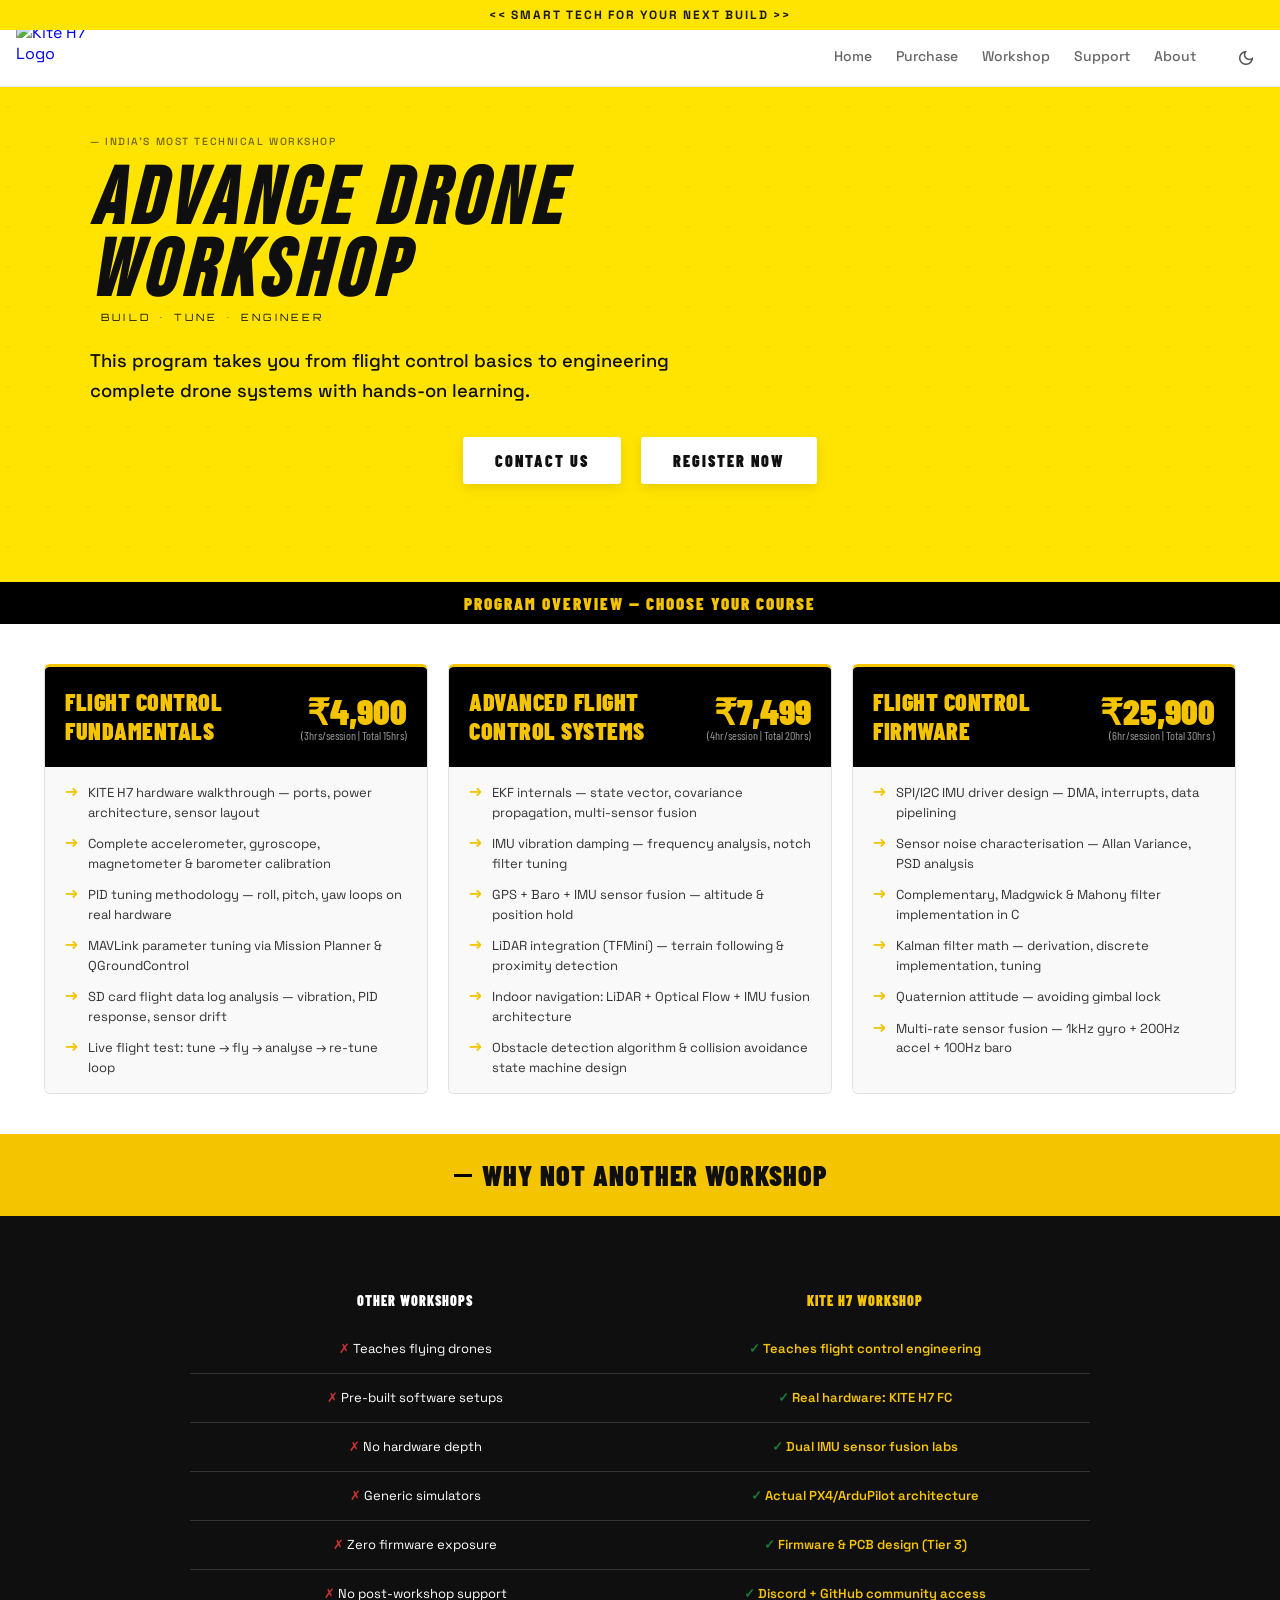
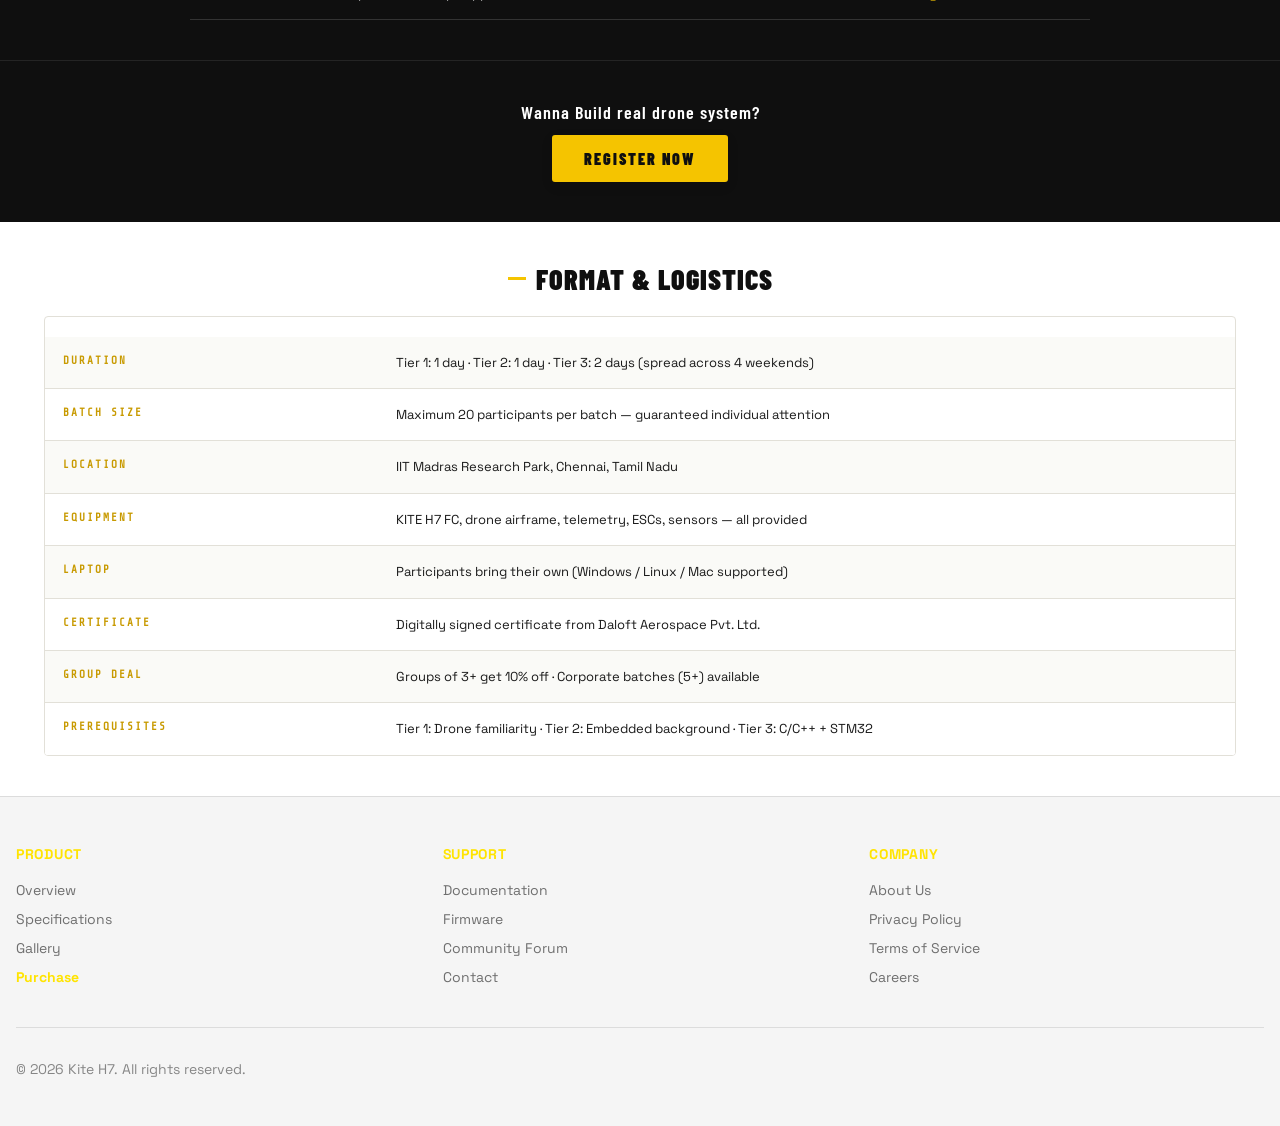
==== commit 9f2fa0a9: "Updated kitronix and purchase" ====
--- a/kitronix-workshop.html
+++ b/kitronix-workshop.html
@@ -8,9 +8,9 @@
     <link crossorigin="" href="https://fonts.gstatic.com" rel="preconnect"/>
     <link href="https://fonts.googleapis.com/css2?family=Space+Grotesk:wght@300;400;500;600;700&display=swap" rel="stylesheet"/>
     <link href="https://fonts.googleapis.com/css2?family=Orbitron:wght@400;500;600;700;800;900&display=swap" rel="stylesheet"/>
-    <link href="https://fonts.googleapis.com/css2?family=Barlow+Condensed:ital,wght@0,400;0,600;0,700;0,800;0,900;1,700;1,900&family=Barlow:wght@300;400;500;600;700&family=Share+Tech+Mono&display=swap" rel="stylesheet"/>
+    <link href="https://fonts.googleapis.com/css2?family=Barlow+Condensed:ital,wght@0,400;0,600;0,700;0,800;0,900;1,700;1,900&family=Barlow:wght@300;400;500;600;700&family=Share+Tech+Mono&family=Bebas+Neue&display=swap" rel="stylesheet"/>
     <link href="https://fonts.googleapis.com/css2?family=Material+Symbols+Outlined:wght,FILL@100..700,0..1&display=swap" rel="stylesheet"/>
-    <link href="styles.css" rel="stylesheet"/>
+    <link href="kit_styles.css" rel="stylesheet"/>
     <script>document.documentElement.setAttribute('data-theme', localStorage.getItem('kitronix-theme') || 'light');</script>
 
     <style>
@@ -20,6 +20,178 @@
       --bk:#0F0F0F;--bk2:#1a1a1a;
       --wh:#FFFFFF;--off:#FAFAF7;--light:#F5F4EF;--light2:#EEEDE8;
       --ref-text:#1A1A1A;--text2:#4A4A4A;--muted:#888;--border:#E2E0D8;
+      --bg-main: #f5f5f5;
+      --surface-light: #ffffff;
+      --text-charcoal: #1a1a1a;
+      --text-dark: #555555;
+      --tech-border: rgba(0, 0, 0, 0.1);
+      --tech-grey-light: #f0f0f0;
+    }
+
+    /* ── Dark Theme Variables ── */
+    [data-theme="dark"] {
+      --bg-main: #0f0f0f;
+      --surface-light: #1a1a1a;
+      --text-charcoal: #e8e8e8;
+      --text-dark: #a0a0a0;
+      --tech-border: rgba(255, 255, 255, 0.1);
+      --tech-grey-light: #222222;
+      --ref-text: #e8e8e8;
+      --text2: #a0a0a0;
+      --border: rgba(255, 255, 255, 0.1);
+      --bk: #FFFFFF;
+      --wh: #0F0F0F;
+      --off: #1a1a1a;
+      --light: #242424;
+      --light2: #2a2a2a;
+    }
+
+    /* ── Dark Mode Component Overrides ── */
+    [data-theme="dark"] .hero {
+      background: #ffe401 !important;
+      color: var(--text-charcoal);
+    }
+    
+    [data-theme="dark"] .hero-eyebrow,
+    [data-theme="dark"] .hero-title,
+    [data-theme="dark"] .hero-tagline {
+      color: var(--text-charcoal);
+    }
+
+    [data-theme="dark"] .tiers-section {
+      background: var(--bg-main);
+    }
+
+    [data-theme="dark"] .tier-card {
+      background: var(--surface-light);
+      border-color: var(--tech-border);
+      color: var(--text-charcoal);
+    }
+
+    [data-theme="dark"] .tier-body {
+      background: var(--tech-grey-light);
+      color: var(--text-charcoal);
+    }
+
+    [data-theme="dark"] .tier-head {
+      background: var(--surface-light);
+      color: var(--text-charcoal);
+    }
+
+    [data-theme="dark"] .hw-section {
+      background: var(--bg-main);
+      color: var(--text-charcoal);
+    }
+
+    [data-theme="dark"] .hw-inner {
+      background: var(--bg-main);
+      color: var(--text-charcoal);
+    }
+
+    [data-theme="dark"] .hw-desc {
+      color: var(--text-dark);
+    }
+
+    [data-theme="dark"] .adv-grid {
+      background: var(--bg-main);
+      color: var(--text-charcoal);
+    }
+
+    [data-theme="dark"] .adv-box {
+      background: var(--surface-light);
+      border-color: var(--tech-border);
+      border-top-color: var(--y);
+      color: var(--text-charcoal);
+    }
+
+    [data-theme="dark"] .adv-desc {
+      color: var(--text-dark);
+    }
+
+    [data-theme="dark"] .p4-body {
+      background: var(--bg-main);
+      color: var(--text-charcoal);
+    }
+
+    [data-theme="dark"] .compare-table {
+      background: var(--bg-main);
+    }
+
+    [data-theme="dark"] .compare-table th {
+      background: var(--surface-light);
+      color: var(--text-charcoal);
+      border-bottom: 1px solid var(--tech-border);
+    }
+
+    [data-theme="dark"] .compare-table th:last-child {
+      color: var(--y);
+    }
+
+    [data-theme="dark"] .compare-table td {
+      background: var(--bg-main);
+      color: var(--text-charcoal);
+      border-bottom-color: var(--tech-border);
+    }
+
+    [data-theme="dark"] .compare-table td:last-child {
+      color: var(--y);
+    }
+
+    [data-theme="dark"] .log-table {
+      background: var(--surface-light);
+    }
+
+    [data-theme="dark"] .log-table tr {
+      border-bottom-color: var(--tech-border);
+    }
+
+    [data-theme="dark"] .log-table td {
+      background: var(--surface-light);
+      color: var(--text-charcoal);
+    }
+
+    [data-theme="dark"] .log-table td:first-child {
+      color: var(--y);
+      background: var(--surface-light);
+    }
+
+    [data-theme="dark"] .log-table tr:nth-child(odd) td {
+      background: var(--tech-grey-light);
+    }
+
+    [data-theme="dark"] .ref-section-title {
+      color: var(--text-charcoal);
+    }
+
+    [data-theme="dark"] .aud-card {
+      background: var(--surface-light);
+      border-top-color: var(--y);
+      color: var(--text-charcoal);
+    }
+
+    [data-theme="dark"] .aud-title {
+      color: var(--text-charcoal);
+    }
+
+    [data-theme="dark"] .aud-desc {
+      color: var(--text-dark);
+    }
+
+    [data-theme="dark"] .spec-table tr {
+      border-bottom-color: var(--tech-border);
+    }
+
+    [data-theme="dark"] .spec-table td:first-child {
+      color: var(--y);
+    }
+
+    [data-theme="dark"] .spec-table td:last-child {
+      color: var(--text-dark);
+    }
+
+    [data-theme="dark"] body {
+      background-color: var(--bg-main);
+      color: var(--text-charcoal);
     }
 
     /* Section topbars */
@@ -28,7 +200,7 @@
     .stb-title{font-family:'Barlow Condensed',sans-serif;font-size:17px;font-weight:900;letter-spacing:2px;text-transform:uppercase}
     .stb-title.light{color:var(--wh)}
     .stb-title.dark{color:var(--bk)}
-    .stb-right{font-family:'Share Tech Mono',monospace;font-size:8px;letter-spacing:3px}
+    .stb-right{font-family:'Share Tech Mono',monospace;font-size:8px;letter-spacing:3px;margin-left:auto}
     .stb-right.light{color:#555}
     .stb-right.dark{color:rgba(0,0,0,.4)}
 
@@ -40,34 +212,73 @@
     .ref-sec-title{font-family:'Barlow Condensed',sans-serif;font-size:clamp(36px,5.5vw,54px);font-weight:900;text-transform:uppercase;line-height:.9;margin-bottom:10px}
     .ref-sec-title span{color:var(--y);font-style:italic}
 
+    /* ── HERO TITLE ── */
+    .hero-title .l2{font-family:'Bebas Neue',sans-serif;font-size:clamp(2.5rem,8vw,5rem);font-weight:900;letter-spacing:0.08em;white-space:nowrap;overflow:hidden;text-overflow:ellipsis}
+    .hero-title .l6{letter-spacing:0.32em;word-spacing:0.15em;white-space:nowrap;margin-left: 1%;}
+
+    /* ── HERO BACKGROUND ── */
+    .hero{background:#ffe401;color:var(--bk)}
+    .hero-eyebrow{color:var(--bk)}
+    .hero-title{color:var(--bk)}
+    .hero-tagline{color:var(--bk)}
+
+    /* ── HERO CTA BUTTONS ── */
+    .hero-cta-buttons{display:flex;gap:20px;justify-content:center;margin-top:32px}
+    .hero-cta-btn{font-family:'Barlow Condensed',sans-serif;font-size:16px;font-weight:900;letter-spacing:2px;text-transform:uppercase;padding:14px 32px;border:none;border-radius:3px;text-decoration:none;cursor:pointer;display:inline-block;transition:all 0.3s ease;box-shadow:0 4px 12px rgba(0,0,0,0.1)}
+    .hero-contact-btn{background:var(--wh);color:var(--bk)}
+    .hero-contact-btn:hover{background:var(--y);color:var(--bk);transform:translateY(-2px);box-shadow:0 6px 16px rgba(0,0,0,0.15)}
+    .hero-register-btn{background:var(--wh);color:var(--bk)}
+    .hero-register-btn:hover{background:var(--y);color:var(--bk);transform:translateY(-2px);box-shadow:0 6px 16px rgba(0,0,0,0.15)}
+
     /* ── TIER CARDS ── */
-    .tiers-section{background:var(--off)}
-    .tiers-inner{padding:40px 44px;display:flex;flex-direction:column;gap:14px}
-
-    .tier-card{border-radius:4px;overflow:hidden;border:1px solid var(--border)}
-    .tier-head{padding:14px 20px;display:flex;align-items:center;justify-content:space-between;background:var(--bk)}
-    .tier-head.t3h{border-top:3px solid var(--y)}
-    .th-num{font-family:'Share Tech Mono',monospace;font-size:9px;letter-spacing:3px;color:var(--y);margin-bottom:3px}
-    .th-name{font-family:'Barlow Condensed',sans-serif;font-size:22px;font-weight:900;color:var(--wh);text-transform:uppercase;letter-spacing:1px;line-height:1}
-    .th-sub{font-size:10px;color:#777;margin-top:4px;line-height:1.4}
-    .th-price{text-align:right;flex-shrink:0;margin-left:20px}
-    .th-price .amount{font-family:'Barlow Condensed',sans-serif;font-size:30px;font-weight:900;color:var(--y);line-height:1}
-    .th-price .gst{font-family:'Share Tech Mono',monospace;font-size:8px;color:#666;display:block;margin-top:2px}
-
-    .tier-body{background:var(--off);padding:14px 20px;display:grid;grid-template-columns:1fr 1fr;gap:2px 20px}
-    .tier-body.t3b{grid-template-columns:1fr 1fr 1fr}
-    .ti{display:flex;align-items:flex-start;gap:7px;padding:4px 0}
-    .ti-arrow{color:var(--yd);font-size:11px;flex-shrink:0;font-weight:700;margin-top:2px}
-    .ti-text{font-size:10.5px;color:var(--text2);line-height:1.4}
-
-    .tier-foot{background:var(--light);padding:10px 20px;display:flex;align-items:center;gap:8px;flex-wrap:wrap;border-top:1px solid var(--border)}
-    .tf-label{font-family:'Share Tech Mono',monospace;font-size:8px;letter-spacing:2px;color:var(--yd);text-transform:uppercase;flex-shrink:0}
-    .tf-chip{background:var(--bk);color:var(--y);padding:4px 10px;border-radius:2px;font-size:9px;font-weight:700;letter-spacing:1px;font-family:'Barlow Condensed',sans-serif;white-space:nowrap}
-    .tf-ideal{font-size:9.5px;color:var(--muted);margin-left:auto;font-style:italic}
+    .tiers-section{background:#fff}
+    .tiers-inner{padding:40px 44px;display:grid;grid-template-columns:repeat(3,1fr);gap:20px}
+
+    .tier-card{border-radius:6px;overflow:hidden;border:1px solid #e0e0e0;background:#fff;display:flex;flex-direction:column;transition:all 0.3s ease;cursor:pointer}
+    .tier-card:hover{transform:translateY(-8px);box-shadow:0 12px 24px rgba(0,0,0,0.15);border-color:#F5C400}
+    .tier-card:nth-child(1){border-top:3px solid #F5C400}
+    .tier-card:nth-child(2){border-top:3px solid #F5C400}
+    .tier-card:nth-child(3){border-top:3px solid #F5C400}
+    
+    .tier-head{padding:20px;display:flex;flex-direction:row;align-items:center;justify-content:space-between;background:#000;border:none;min-height:100px}
+    .tier-head.t3h{border-top:none}
+    .th-num{font-family:'Share Tech Mono',monospace;font-size:11px;letter-spacing:2px;text-transform:uppercase;font-weight:700;margin-bottom:8px;color:var(--y)}
+    .tier-card:nth-child(1) .th-num{color:#F5C400}
+    .tier-card:nth-child(2) .th-num{color:#F5C400}
+    .tier-card:nth-child(3) .th-num{color:#F5C400}
+
+    .th-name{font-family:'Barlow Condensed',sans-serif;font-size:24px;font-weight:900;color:var(--y);text-transform:uppercase;letter-spacing:0.5px;line-height:1.2;margin-bottom:0}
+    .th-sub{font-size:12px;color:#999;margin-top:0;line-height:1.5;display:none}
+    
+    .th-price{text-align:right;flex-shrink:0;margin:0}
+    .th-price .amount{font-family:'Barlow Condensed',sans-serif;font-size:36px;font-weight:900;line-height:1;margin-bottom:0;color:var(--y)}
+    .th-price .hrs{font-family:'Barlow Condensed',sans-serif;font-size:12px;line-height:1;margin-bottom:0;color:#999}
+    .tier-card:nth-child(1) .th-price .amount{color:#F5C400}
+    .tier-card:nth-child(2) .th-price .amount{color:#F5C400}
+    .tier-card:nth-child(3) .th-price .amount{color:#F5C400}
+    
+    .th-price .gst{font-family:'Share Tech Mono',monospace;font-size:11px;color:#999;display:none}
+
+    .tier-body{background:#f9f9f9;padding:16px 20px;display:flex;flex-direction:column;gap:12px;flex-grow:1}
+    .tier-body.t3b{grid-template-columns:1fr}
+    .ti{display:flex;align-items:flex-start;gap:10px;padding:0}
+    .ti-arrow{font-size:16px;flex-shrink:0;font-weight:700;margin-top:0;line-height:1;color:var(--y)}
+    .tier-card:nth-child(1) .ti-arrow{color:var(--y)}
+    .tier-card:nth-child(2) .ti-arrow{color:var(--y)}
+    .tier-card:nth-child(3) .ti-arrow{color:var(--y)}
+    
+    .ti-text{font-size:13px;color:#333;line-height:1.5}
+
+    .tier-foot{background:transparent;padding:16px 20px;display:none;flex-direction:column;gap:12px;border-top:1px solid #e0e0e0}
+    .tf-label{font-family:'Share Tech Mono',monospace;font-size:10px;letter-spacing:1px;color:#999;text-transform:uppercase;flex-shrink:0;display:none}
+    .tf-chip{background:transparent;color:#999;padding:0;border-radius:0;font-size:11px;font-weight:400;letter-spacing:0;font-family:'Barlow',sans-serif;white-space:normal}
+    .tf-ideal{font-size:11px;color:#666;margin-left:0;font-style:italic;display:flex;align-items:center;gap:6px}
+    
+    .tier-register{display:none}
 
     /* ── HARDWARE ── */
     .hw-section{background:var(--bk);color:var(--wh)}
-    .hw-inner{padding:28px 44px;display:grid;grid-template-columns:1fr 1fr;gap:32px;align-items:start}
+    .hw-inner{padding:28px 44px;display:grid;grid-template-columns:1fr 1fr;gap:32px;align-items:start;background:var(--bk);color:var(--wh)}
 
     .hw-hero{padding:0;position:relative}
     .hw-hero::after{content:'KITE H7';position:absolute;right:-8px;top:-4px;font-family:'Barlow Condensed',sans-serif;font-size:90px;font-weight:900;color:rgba(255,255,255,.025);pointer-events:none;white-space:nowrap;letter-spacing:-2px;z-index:0}
@@ -75,6 +286,7 @@
     .hw-title span{color:var(--y);font-style:italic}
     .hw-desc{font-size:11.5px;line-height:1.75;color:#888;margin-bottom:20px;position:relative;z-index:1}
     .hw-desc em{color:var(--y);font-style:normal;font-weight:600}
+    .hw-section .hw-inner{background:var(--bk);color:var(--wh)}
 
     .spec-table{width:100%;border-collapse:collapse}
     .spec-table tr{border-bottom:1px solid #1a1a1a}
@@ -84,47 +296,50 @@
     .spec-table td:last-child{color:#bbb;line-height:1.5}
     .spec-table tr:nth-child(odd){background:rgba(255,255,255,.02)}
 
-    .adv-grid{display:grid;grid-template-columns:repeat(3,1fr);gap:8px;padding:18px 44px 28px;background:var(--bk)}
+    .adv-grid{display:grid;grid-template-columns:repeat(3,1fr);gap:8px;padding:18px 44px 28px;background:var(--bk);color:var(--wh)}
     .adv-box{background:#161616;border:1px solid #242424;border-top:2px solid var(--y);border-radius:3px;padding:14px}
     .adv-icon{font-size:20px;margin-bottom:6px}
     .adv-title{font-family:'Barlow Condensed',sans-serif;font-size:13px;font-weight:900;color:var(--y);text-transform:uppercase;letter-spacing:.5px;margin-bottom:4px}
     .adv-desc{font-size:9.5px;color:#666;line-height:1.5}
 
     /* ── SCHEDULE ── */
-    .sch-section{background:var(--wh)}
-    .sch-inner{padding:28px 44px}
-
-    .wk-tabs{display:flex;gap:0;border-bottom:2px solid var(--border);overflow-x:auto}
-    .wt{font-family:'Barlow Condensed',sans-serif;font-weight:700;font-size:15px;letter-spacing:1.5px;text-transform:uppercase;padding:10px 24px;border:none;background:none;cursor:pointer;color:var(--muted);border-bottom:3px solid transparent;margin-bottom:-2px;white-space:nowrap;transition:color .15s,border-color .15s}
-    .wt.on{color:var(--ref-text);border-bottom-color:var(--y)}
-    .wt:hover:not(.on){color:var(--text2)}
-
-    .wp{display:none;border:1px solid var(--border);border-top:none}
+    .sch-section{background:transparent;color:var(--wh)}
+    .sch-inner{padding:0}
+
+    .wk-tabs{display:flex;gap:0;border-bottom:2px solid #2a2a2a;overflow-x:auto}
+    .wt{font-family:'Barlow Condensed',sans-serif;font-weight:700;font-size:15px;letter-spacing:1.5px;text-transform:uppercase;padding:10px 24px;border:none;background:none;cursor:pointer;color:#666;border-bottom:3px solid transparent;margin-bottom:-2px;white-space:nowrap;transition:color .15s,border-color .15s}
+    .wt.on{color:var(--wh);border-bottom-color:var(--y)}
+    .wt:hover:not(.on){color:#888}
+
+    .wp{display:none;border:1px solid #2a2a2a;border-top:none}
     .wp.on{display:grid;grid-template-columns:1fr 1fr}
     .dc{padding:22px}
-    .dc+.dc{border-left:1px solid var(--border)}
-    .dh{margin-bottom:16px;padding-bottom:12px;border-bottom:1px solid var(--light2)}
-    .dn{font-family:'Barlow Condensed',sans-serif;font-weight:900;font-size:18px;text-transform:uppercase;letter-spacing:1px;color:var(--ref-text)}
-    .ds{font-family:'Share Tech Mono',monospace;font-size:9px;letter-spacing:2px;text-transform:uppercase;color:var(--muted);margin-top:3px}
+    .dc+.dc{border-left:1px solid #2a2a2a}
+    .dh{margin-bottom:16px;padding-bottom:12px;border-bottom:1px solid #1a1a1a}
+    .dn{font-family:'Barlow Condensed',sans-serif;font-weight:900;font-size:18px;text-transform:uppercase;letter-spacing:1px;color:var(--wh)}
+    .ds{font-family:'Share Tech Mono',monospace;font-size:9px;letter-spacing:2px;text-transform:uppercase;color:#666;margin-top:3px}
 
     .sr{display:grid;grid-template-columns:56px 1fr;gap:0}
-    .st{font-family:'Share Tech Mono',monospace;font-size:10px;color:var(--muted);padding:8px 10px 8px 0;border-right:2px solid var(--y);text-align:right;line-height:1.3}
-    .sb{padding:6px 0 6px 14px;border-bottom:1px solid var(--light)}
-    .sn{font-size:12px;color:var(--ref-text);font-weight:500;line-height:1.3}
+    .st{font-family:'Share Tech Mono',monospace;font-size:10px;color:#666;padding:8px 10px 8px 0;border-right:2px solid var(--y);text-align:right;line-height:1.3}
+    .sb{padding:6px 0 6px 14px;border-bottom:1px solid #1a1a1a}
+    .sn{font-size:12px;color:#bbb;font-weight:500;line-height:1.3}
     .sg{display:inline-block;font-size:9px;font-family:'Share Tech Mono',monospace;padding:2px 7px;border-radius:2px;margin-top:3px;letter-spacing:.5px}
-    .sg-t{background:var(--light2);color:var(--muted)}
-    .sg-b{background:#e8f5e2;color:#2e7d32}
-    .sg-f{background:var(--ylight);color:var(--yd)}
-    .sg-fc{background:#fff0e3;color:#c2410c}
-    .sg-l{background:#e8eeff;color:#3730a3}
-    .sg-br{color:#ccc;font-style:italic;font-size:9px;padding-left:14px}
+    .sg-t{background:#1a1a1a;color:#888}
+    .sg-b{background:#1a4d1a;color:#66ff66}
+    .sg-f{background:#663300;color:#ffbb33}
+    .sg-fc{background:#662200;color:#ffaa44}
+    .sg-l{background:#1a1a4d;color:#6699ff}
+    .sg-br{color:#666;font-style:italic;font-size:9px;padding-left:14px}
 
     /* ── WHO + COMPARE ── */
-    .who-section{background:var(--wh)}
-    .p4-body{padding:24px 44px;display:grid;grid-template-columns:1fr 1fr;gap:20px}
-
-    .ref-section-title{font-family:'Barlow Condensed',sans-serif;font-size:20px;font-weight:900;text-transform:uppercase;letter-spacing:1px;color:var(--bk);margin-bottom:12px;display:flex;align-items:center;gap:10px}
+    .who-section{background:var(--wh);width:100%}
+    .p4-body{padding:60px 80px;display:grid;grid-template-columns:1fr;gap:28px;max-width:1300px;margin:0 auto;justify-items:center;text-align:center}
+
+    .ref-section-title{font-family:'Barlow Condensed',sans-serif;font-size:28px;font-weight:900;text-transform:uppercase;letter-spacing:1px;color:var(--bk);margin-bottom:20px;display:flex;align-items:center;gap:10px;justify-content:center}
     .ref-section-title::before{content:'';width:18px;height:3px;background:var(--y);display:block;flex-shrink:0}
+    .why-not-title::before{background:#000}
+    .p4-body .ref-section-title{color:var(--bk)}
+    .p4-body > div > .ref-section-title{color:var(--wh)}
 
     .audience-grid{display:grid;grid-template-columns:1fr 1fr;gap:8px}
     .aud-card{background:var(--light);border-top:2px solid var(--y);border-radius:3px;padding:10px 12px}
@@ -132,22 +347,22 @@
     .aud-title{font-family:'Barlow Condensed',sans-serif;font-size:12px;font-weight:900;color:var(--bk);text-transform:uppercase;letter-spacing:.5px;margin-bottom:3px}
     .aud-desc{font-size:9.5px;color:var(--muted);line-height:1.5}
 
-    .compare-table{width:100%;border-collapse:collapse;font-size:10px;margin-top:12px}
-    .compare-table th{padding:8px 10px;font-family:'Barlow Condensed',sans-serif;font-size:11px;font-weight:900;letter-spacing:1px;text-transform:uppercase}
-    .compare-table th:first-child{background:var(--light2);color:var(--muted);width:50%}
-    .compare-table th:last-child{background:var(--bk);color:var(--y)}
-    .compare-table td{padding:7px 10px;border-bottom:1px solid var(--border);vertical-align:middle;line-height:1.4}
-    .compare-table td:first-child{background:var(--wh);color:var(--muted)}
-    .compare-table td:last-child{background:var(--ylight);color:var(--ref-text);font-weight:600}
+    .compare-table{width:100%;border-collapse:collapse;font-size:13px;margin-top:20px;margin-left:auto;margin-right:auto}
+    .compare-table th{padding:16px 18px;font-family:'Barlow Condensed',sans-serif;font-size:14px;font-weight:900;letter-spacing:1px;text-transform:uppercase;background:var(--bk);color:var(--wh);text-align:center}
+    .compare-table th:first-child{background:var(--bk);color:var(--wh);width:50%;text-align:center}
+    .compare-table th:last-child{background:var(--bk);color:var(--y);text-align:center}
+    .compare-table td{padding:13px 18px;border-bottom:1px solid #333;vertical-align:middle;line-height:1.7;background:var(--bk);color:var(--wh);text-align:center}
+    .compare-table td:first-child{background:var(--bk);color:var(--wh)}
+    .compare-table td:last-child{background:var(--bk);color:var(--y);font-weight:600}
     .bad{color:#cc3333}.good{color:#1a7a3a;font-weight:700}
 
     /* ── LOGISTICS ── */
-    .log-table{width:100%;border-collapse:collapse}
-    .log-table tr{border-bottom:1px solid var(--border)}
+    .log-table{width:100%;border-collapse:collapse;margin-top:20px;max-width:100%;background:var(--wh)}
+    .log-table tr{border-bottom:1px solid #E2E0D8}
     .log-table tr:last-child{border-bottom:none}
-    .log-table td{padding:9px 12px;font-size:10.5px;vertical-align:top}
-    .log-table td:first-child{font-family:'Share Tech Mono',monospace;font-size:8px;letter-spacing:2px;color:var(--yd);width:28%;text-transform:uppercase}
-    .log-table td:last-child{color:var(--text2);line-height:1.5}
+    .log-table td{padding:14px 18px;font-size:13px;vertical-align:top;line-height:1.8;background:var(--wh);color:var(--ref-text)}
+    .log-table td:first-child{font-family:'Share Tech Mono',monospace;font-size:11px;letter-spacing:2px;color:var(--yd);width:28%;text-transform:uppercase;font-weight:700;background:var(--wh)}
+    .log-table td:last-child{color:var(--ref-text);background:var(--wh)}
     .log-table tr:nth-child(odd) td{background:var(--off)}
 
     /* ── REGISTER ── */
@@ -197,7 +412,8 @@
 
     /* RESPONSIVE */
     @media(max-width:860px){
-      .sec-topbar,.sec-topbar-y,.adv-grid,.sch-inner,.hw-inner,.tiers-inner,.p4-body{padding-left:20px;padding-right:20px}
+      .sec-topbar,.sec-topbar-y,.adv-grid,.sch-inner,.hw-inner,.p4-body{padding-left:20px;padding-right:20px}
+      .tiers-inner{padding-left:20px;padding-right:20px;grid-template-columns:1fr}
       .tier-body,.tier-body.t3b{grid-template-columns:1fr}
       .hw-inner,.p4-body{grid-template-columns:1fr}
       .wp.on{grid-template-columns:1fr}
@@ -206,6 +422,17 @@
       .reg-wrap{grid-template-columns:1fr}
       .rform-row-2{grid-template-columns:1fr}
       .audience-grid{grid-template-columns:1fr}
+      .stb-title{font-size:13px}
+      .hero-cta-btn{font-size:13px;padding:12px 24px}
+      .hero-title .l2{font-size:clamp(2.3rem,7vw,3.5rem);font-weight:900;letter-spacing:0.15em;white-space:nowrap;text-shadow:0px 2px 4px rgba(0,0,0,0.3)}
+      .hero-title .l6{letter-spacing:0.18em;word-spacing:0.22em;white-space:nowrap; margin-left: 1%;}
+      .who-section{max-width:100%;padding:0}
+      .p4-body{padding:20px 20px;max-width:100%}
+      .compare-table{font-size:14px}
+      .compare-table th{padding:10px 12px;font-size:12px}
+      .compare-table td{padding:8px 12px}
+      .log-table td{padding:9px 12px;font-size:14px}
+      .why-not-title{font-size:20px}
     }
     </style>
 </head>
@@ -240,43 +467,31 @@
 
 <!-- ═══════════ HERO ═══════════ -->
 <div class="hero" id="top">
-
- 
   <div class="hero-inner">
+    <div class="hero-eyebrow">
+      <p>— INDIA'S MOST TECHNICAL WORKSHOP</p>
+    </div>
     <div class="hero-title">
-
-       <div class="hero-eyebrow">
-    <p>· Daloft Aerospace · IIT Madras Research Park · </p>
-  </div>
-      <span class="l2" style="font-family: akira">Advance Drone</span>
-      <span class="l2" style="font-family: akira">Workshop</span>
-    </div>
-    <p class="hero-tagline">This program is designed to take you from understanding drone flight control to engineering complete flight control systems. It focuses on real-world concepts, hands-on implementation, and live system behavior rather than just theory.</p>
-  </div>
-
-  
-</div>
-
-<div id="tiers">
-  <div class="sec-topbar">
-    <div class="stb-right light"> &copy; powered by Daloft Aerospace</div>
+      <span class="l2" style="font-style: italic;">ADVANCE DRONE</span>
+      <span class="l2" style="font-style: italic;">WORKSHOP</span>
+      <span class="l6" style="font-size: 10px; font-style: bold;">Build • Tune • Engineer</span>
+    </div>
+    <p class="hero-tagline">This program takes you from flight control basics to engineering complete drone systems with hands-on learning.</p>
+    <div class="hero-cta-buttons">
+      <a href="https://wa.me/917200275179?text=Have%20questions%3F%20Get%20expert%20support%20throughout%20the%20workshop." target="_blank" class="hero-cta-btn hero-contact-btn">
+          Contact Us
+        </a>
+      <a href="https://docs.google.com/forms/d/e/1FAIpQLSfp_VA4SfrVzxtgOk47ykCc1ITO9MasZ5jdmla_WrinbU3pGg/viewform?usp=preview" class="hero-cta-btn hero-register-btn">Register Now</a>
+    </div>
   </div>
 </div>
 
-<!-- CTA Section: Enquire & Buy -->
-<section class="cta-strip">
-    <div class="cta-strip-accent"></div>
-    <div class="cta-strip-inner">
-        <div class="cta-strip-text">
-          <div class="cta-strip-buttons">            
-            <h2>Ready to Build?</h2>                      
-            <a href="product.html" class="cta-strip-btn cta-strip-buy">
-               Register Now
-            </a>
-          </div>
-        </div>
-    </div>
-</section>
+<div id="tiers"> 
+    <div class="sec-topbar-y" style="background-color: #000; justify-content: center;">
+    <div class="stb-title dark" style="color: #F5C400;">Program Overview — Choose your Course</div>
+  </div>
+  </div>
+</div>
 
 
 
@@ -290,13 +505,11 @@
       <div class="tier-card">
         <div class="tier-head">
           <div class="th-left">
-            <div class="th-num">Tier 01</div>
-            <div class="th-name">Flight Control Fundamentals</div>
-            <div class="th-sub">PID Tuning · MAVLink · Mission Planner · Sensors · First Flight</div>
+            <div class="th-name" style="color:var(--y)">Flight Control Fundamentals</div>
           </div>
           <div class="th-price">
             <div class="amount">₹4,900</div>
-            <span class="gst">+ GST · 1 Day (8–9 hrs)</span>
+            <div class="hrs">(3hrs/session | Total 15hrs)</div>
           </div>
         </div>
         <div class="tier-body">
@@ -307,27 +520,17 @@
           <div class="ti"><div class="ti-arrow">→</div><div class="ti-text">SD card flight data log analysis — vibration, PID response, sensor drift</div></div>
           <div class="ti"><div class="ti-arrow">→</div><div class="ti-text">Live flight test: tune → fly → analyse → re-tune loop</div></div>
         </div>
-        <div class="tier-foot">
-          <div class="tf-label">You Leave With:</div>
-          <div class="tf-chip">Calibrated KITE H7</div>
-          <div class="tf-chip">PID Parameter Sheet</div>
-          <div class="tf-chip">Flight Data Logs</div>
-          <div class="tf-chip">Certificate</div>
-          <div class="tf-ideal">Ideal: Operators upgrading to engineers · Aero students · Hobbyists</div>
-        </div>
       </div>
 
       <!-- TIER 2 -->
       <div class="tier-card">
         <div class="tier-head">
           <div class="th-left">
-            <div class="th-num">Tier 02</div>
-            <div class="th-name">Advanced Flight Control Systems</div>
-            <div class="th-sub">Sensor Fusion · EKF · LiDAR · Optical Flow · Indoor Nav · CAN-FD</div>
+            <div class="th-name" style="color:var(--y)">Advanced Flight Control Systems</div>
           </div>
           <div class="th-price">
             <div class="amount">₹7,499</div>
-            <span class="gst">+ GST · 1 Day (9–10 hrs)</span>
+             <div class="hrs">(4hr/session | Total 20hrs)</div>
           </div>
         </div>
         <div class="tier-body">
@@ -338,27 +541,17 @@
           <div class="ti"><div class="ti-arrow">→</div><div class="ti-text">Indoor navigation: LiDAR + Optical Flow + IMU fusion architecture</div></div>
           <div class="ti"><div class="ti-arrow">→</div><div class="ti-text">Obstacle detection algorithm &amp; collision avoidance state machine design</div></div>
         </div>
-        <div class="tier-foot">
-          <div class="tf-label">You Leave With:</div>
-          <div class="tf-chip">Sensor Fusion Lab Reports</div>
-          <div class="tf-chip">LiDAR + Flow Demo</div>
-          <div class="tf-chip">Custom EKF Params</div>
-          <div class="tf-chip">Certificate</div>
-          <div class="tf-ideal">Ideal: Embedded engineers · R&amp;D professionals · Startup tech leads</div>
-        </div>
       </div>
 
       <!-- TIER 3 -->
       <div class="tier-card">
         <div class="tier-head t3h">
           <div class="th-left">
-            <div class="th-num" style="color:var(--y)">Tier 03 — Premium</div>
-            <div class="th-name" style="color:var(--y)">Flight Control Firmware &amp; Hardware Dev</div>
-            <div class="th-sub">Custom Firmware · IMU Fusion Algorithms · Filtering · PCB Design · STM32H7</div>
+            <div class="th-name" style="color:var(--y)">Flight Control Firmware </div>
           </div>
           <div class="th-price">
             <div class="amount">₹25,900</div>
-            <span class="gst">+ GST · 2 Days (16–18 hrs)</span>
+            <div class="hrs">(6hr/session | Total 30hrs )</div>
           </div>
         </div>
         <div class="tier-body">
@@ -368,162 +561,21 @@
           <div class="ti"><div class="ti-arrow">→</div><div class="ti-text">Kalman filter math — derivation, discrete implementation, tuning</div></div>
           <div class="ti"><div class="ti-arrow">→</div><div class="ti-text">Quaternion attitude — avoiding gimbal lock</div></div>
           <div class="ti"><div class="ti-arrow">→</div><div class="ti-text">Multi-rate sensor fusion — 1kHz gyro + 200Hz accel + 100Hz baro</div></div>
-          <div class="ti"><div class="ti-arrow">→</div><div class="ti-text">STM32H743 peripherals — FDCAN, SPI, I2C, TIM, DMA config</div></div>
-          <div class="ti"><div class="ti-arrow">→</div><div class="ti-text">PX4 NuttX RTOS — tasks, work queues, uORB pub-sub, DMA drivers</div></div>
-          <div class="ti"><div class="ti-arrow">→</div><div class="ti-text">Custom board porting: board_config.h, timer_config, USB, power</div></div>
-          <div class="ti"><div class="ti-arrow">→</div><div class="ti-text">IMU PCB design — decoupling, pour plane, soft-mount footprint</div></div>
-        </div>
-        <div class="tier-foot" style="background:var(--ylight)">
-          <div class="tf-label">You Leave With:</div>
-          <div class="tf-chip">STM32H7 IMU Fusion Firmware (C Source)</div>
-          <div class="tf-chip">KiCad Schematic + PCB Files</div>
-          <div class="tf-chip">Allan Variance Tool</div>
-          <div class="tf-chip">30-min Mentorship</div>
-          <div class="tf-chip">LOR (on request)</div>
         </div>
       </div>
 
     </div>
   </div>
 
-
-<!-- ═══════════ HARDWARE ═══════════ -->
-<div id="hardware">
-  <div class="sec-topbar-y">
-    <div class="stb-title dark">KITE H7 Flight Controller — <span style="opacity:.55">Technical Specifications</span></div>
-    <div class="stb-right dark">Made in India · Daloft Aerospace Pvt. Ltd.</div>
-  </div>
+<!-- ═══════════ WHO + COMPARE ═══════════ -->
 
   <div class="hw-section">
-    <div class="hw-inner rev">
-      
-      <div>
-        <div class="ey">Why Use This Hardware</div>
-        <div class="hw-title" style="margin-bottom:14px">Workshop<br><span>Advantages</span></div>
-        <p class="hw-desc">Purpose-built for deep-learning environments. Every peripheral is accessible, documented, and modifiable by participants during the session.</p>
-        <table class="spec-table" style="margin-top:0">
-          <tr><td>OPEN SOURCE</td><td>Full PX4 &amp; ArduPilot source — participants can trace every line of code that controls the drone</td></tr>
-          <tr><td>DUAL IMU</td><td>Disagreement detection and switchover logic taught hands-on — unique to this workshop</td></tr>
-          <tr><td>CAN-FD BUS</td><td>DroneCAN ESC telemetry lab — real CAN frames on an oscilloscope</td></tr>
-          <tr><td>STM32H7</td><td>Same SoC used in production defence and commercial drones — industry-relevant skills</td></tr>
-          <tr><td>MADE IN INDIA</td><td>Schematics available for Tier 3 — participants can understand and replicate the design</td></tr>
-          <tr><td>SUPPORT</td><td>Ongoing community access via Daloft Discord + GitHub for post-workshop projects</td></tr>
-        </table>
-      </div>
-    </div>
-  </div>
-</div>
-
-<!-- ═══════════ SCHEDULE ═══════════ -->
-<div id="schedule">
-  <div class="sec-topbar">
-    <div class="stb-title light">4-Weekend Schedule — <span style="color:var(--y)">9am to 2pm each day</span></div>
-    <div class="stb-right light">5 hrs/session · zero filler</div>
-  </div>
-  <div class="sch-section">
+    <div style="background-color: var(--y); padding: 24px 44px; display: flex; align-items: center; justify-content: center;">
+      <div class="ref-section-title why-not-title" style="color: var(--bk); margin-bottom: 0;">Why Not Another Workshop</div>
+    </div>
     <div class="sch-inner rev">
-      <div class="wk-tabs">
-        <button class="wt on" onclick="sw(0,this)">Weekend 1</button>
-        <button class="wt" onclick="sw(1,this)">Weekend 2</button>
-        <button class="wt" onclick="sw(2,this)">Weekend 3</button>
-        <button class="wt" onclick="sw(3,this)">Weekend 4</button>
-      </div>
-
-      <div class="wp on" id="wp0">
-        <div class="dc">
-          <div class="dh"><div class="dn">Saturday</div><div class="ds">All tiers · Week 1 · Foundations</div></div>
-          <div class="sr"><div class="st">9:00</div><div class="sb"><div class="sn">Welcome + kit distribution</div><span class="sg sg-t">orientation</span></div></div>
-          <div class="sr"><div class="st">9:30</div><div class="sb"><div class="sn">Drone ecosystem &amp; DGCA regulations</div><span class="sg sg-t">theory</span></div></div>
-          <div class="sr"><div class="st">10:30</div><div class="sb"><div class="sn">Flight physics — motors, ESC, propellers</div><span class="sg sg-t">theory</span></div></div>
-          <div class="sr"><div class="st">11:15</div><div class="sb"><div class="sn">Break</div><span class="sg-br">15 min</span></div></div>
-          <div class="sr"><div class="st">11:30</div><div class="sb"><div class="sn">KITE H7 live anatomy &amp; demo</div><span class="sg sg-fc">KITE H7</span></div></div>
-          <div class="sr"><div class="st">12:30</div><div class="sb"><div class="sn">Simulator session (rotation groups)</div><span class="sg sg-l">simulator</span></div></div>
-          <div class="sr"><div class="st">1:30</div><div class="sb"><div class="sn">Outdoor demo flight + Q&amp;A</div><span class="sg sg-f">flight</span></div></div>
-        </div>
-        <div class="dc">
-          <div class="dh"><div class="dn">Sunday</div><div class="ds">Tier 2 + 3 only · Build begins</div></div>
-          <div class="sr"><div class="st">9:00</div><div class="sb"><div class="sn">Component deep-dive + wiring overview</div><span class="sg sg-t">theory</span></div></div>
-          <div class="sr"><div class="st">10:00</div><div class="sb"><div class="sn">Frame assembly + motor mounting</div><span class="sg sg-b">build</span></div></div>
-          <div class="sr"><div class="st">11:30</div><div class="sb"><div class="sn">Break</div><span class="sg-br">15 min</span></div></div>
-          <div class="sr"><div class="st">11:45</div><div class="sb"><div class="sn">ESC soldering + wiring harness</div><span class="sg sg-b">build</span></div></div>
-          <div class="sr"><div class="st">1:30</div><div class="sb"><div class="sn">Continuity checks + safety walkthrough</div><span class="sg sg-l">lab</span></div></div>
-        </div>
-      </div>
-
-      <div class="wp" id="wp1">
-        <div class="dc">
-          <div class="dh"><div class="dn">Saturday</div><div class="ds">All tiers · Week 2 · Configuration</div></div>
-          <div class="sr"><div class="st">9:00</div><div class="sb"><div class="sn">T1 — Review quiz + drone career paths</div><span class="sg sg-t">T1</span></div></div>
-          <div class="sr"><div class="st">10:00</div><div class="sb"><div class="sn">KITE H7 flashing + configurator walkthrough</div><span class="sg sg-fc">KITE H7</span></div></div>
-          <div class="sr"><div class="st">11:15</div><div class="sb"><div class="sn">Break</div><span class="sg-br">15 min</span></div></div>
-          <div class="sr"><div class="st">11:30</div><div class="sb"><div class="sn">Receiver binding + radio calibration</div><span class="sg sg-l">lab</span></div></div>
-          <div class="sr"><div class="st">12:30</div><div class="sb"><div class="sn">Motor direction test + prop installation</div><span class="sg sg-b">build</span></div></div>
-          <div class="sr"><div class="st">1:30</div><div class="sb"><div class="sn">T1 — Extended simulator + hover demo</div><span class="sg sg-f">T1 demo</span></div></div>
-        </div>
-        <div class="dc">
-          <div class="dh"><div class="dn">Sunday</div><div class="ds">Tier 2 + 3 · PID &amp; first hover</div></div>
-          <div class="sr"><div class="st">9:00</div><div class="sb"><div class="sn">PID theory — P, I, D explained</div><span class="sg sg-t">theory</span></div></div>
-          <div class="sr"><div class="st">10:30</div><div class="sb"><div class="sn">PID tuning hands-on on KITE H7</div><span class="sg sg-fc">KITE H7</span></div></div>
-          <div class="sr"><div class="st">12:00</div><div class="sb"><div class="sn">Break</div><span class="sg-br">15 min</span></div></div>
-          <div class="sr"><div class="st">12:15</div><div class="sb"><div class="sn">Pre-flight checklist + safety briefing</div><span class="sg sg-t">safety</span></div></div>
-          <div class="sr"><div class="st">1:00</div><div class="sb"><div class="sn">First tethered hover — your drone!</div><span class="sg sg-f">first flight</span></div></div>
-        </div>
-      </div>
-
-      <div class="wp" id="wp2">
-        <div class="dc">
-          <div class="dh"><div class="dn">Saturday</div><div class="ds">All tiers · Week 3 · Flight + T1 Graduation</div></div>
-          <div class="sr"><div class="st">9:00</div><div class="sb"><div class="sn">T1 — Drone industry &amp; career deep dive</div><span class="sg sg-t">T1</span></div></div>
-          <div class="sr"><div class="st">10:00</div><div class="sb"><div class="sn">Free outdoor flight session (T2+T3)</div><span class="sg sg-f">flight</span></div></div>
-          <div class="sr"><div class="st">11:15</div><div class="sb"><div class="sn">Break</div><span class="sg-br">15 min</span></div></div>
-          <div class="sr"><div class="st">11:30</div><div class="sb"><div class="sn">T1 — Certificate + KITE H7 showcase + coupon</div><span class="sg sg-fc">T1 graduation</span></div></div>
-          <div class="sr"><div class="st">12:30</div><div class="sb"><div class="sn">Oscillation fix + flight troubleshooting</div><span class="sg sg-l">lab</span></div></div>
-          <div class="sr"><div class="st">1:30</div><div class="sb"><div class="sn">Acro mode intro + fail-safe configuration</div><span class="sg sg-t">theory</span></div></div>
-        </div>
-        <div class="dc">
-          <div class="dh"><div class="dn">Sunday</div><div class="ds">Tier 3 only · KITE H7 firmware exclusive</div></div>
-          <div class="sr"><div class="st">9:00</div><div class="sb"><div class="sn">KITE H7 architecture — full 4-hour session</div><span class="sg sg-fc">T3 exclusive</span></div></div>
-          <div class="sr"><div class="st">11:00</div><div class="sb"><div class="sn">Break</div><span class="sg-br">15 min</span></div></div>
-          <div class="sr"><div class="st">11:15</div><div class="sb"><div class="sn">Custom firmware flash + pin mapping</div><span class="sg sg-l">lab</span></div></div>
-          <div class="sr"><div class="st">12:30</div><div class="sb"><div class="sn">MAVLink intro + Mission Planner tour</div><span class="sg sg-t">theory</span></div></div>
-          <div class="sr"><div class="st">1:30</div><div class="sb"><div class="sn">GPS module wiring + integration test</div><span class="sg sg-b">build</span></div></div>
-        </div>
-      </div>
-
-      <div class="wp" id="wp3">
-        <div class="dc">
-          <div class="dh"><div class="dn">Saturday</div><div class="ds">Tier 2 Graduation · Week 4</div></div>
-          <div class="sr"><div class="st">9:00</div><div class="sb"><div class="sn">Final build review + troubleshooting</div><span class="sg sg-l">lab</span></div></div>
-          <div class="sr"><div class="st">10:30</div><div class="sb"><div class="sn">Precision flight challenge (timed)</div><span class="sg sg-f">flight challenge</span></div></div>
-          <div class="sr"><div class="st">11:30</div><div class="sb"><div class="sn">Break</div><span class="sg-br">15 min</span></div></div>
-          <div class="sr"><div class="st">11:45</div><div class="sb"><div class="sn">KITE H7 credit voucher + community onboard</div><span class="sg sg-fc">KITE H7 offer</span></div></div>
-          <div class="sr"><div class="st">12:30</div><div class="sb"><div class="sn">T2 certificate ceremony + group photo</div><span class="sg sg-b">T2 graduation</span></div></div>
-          <div class="sr"><div class="st">1:30</div><div class="sb"><div class="sn">Testimonial video + feedback form</div><span class="sg sg-t">wrap-up</span></div></div>
-        </div>
-        <div class="dc">
-          <div class="dh"><div class="dn">Sunday</div><div class="ds">Tier 3 Graduation · Autonomous Mission</div></div>
-          <div class="sr"><div class="st">9:00</div><div class="sb"><div class="sn">Design your autonomous waypoint mission</div><span class="sg sg-l">lab</span></div></div>
-          <div class="sr"><div class="st">10:30</div><div class="sb"><div class="sn">Execute participant-planned auto mission</div><span class="sg sg-f">auto flight</span></div></div>
-          <div class="sr"><div class="st">11:30</div><div class="sb"><div class="sn">Break</div><span class="sg-br">15 min</span></div></div>
-          <div class="sr"><div class="st">11:45</div><div class="sb"><div class="sn">KITE H7 unit handout + support onboarding</div><span class="sg sg-fc">KITE H7 included</span></div></div>
-          <div class="sr"><div class="st">12:30</div><div class="sb"><div class="sn">LOR + T3 certificate ceremony</div><span class="sg sg-b">T3 graduation</span></div></div>
-          <div class="sr"><div class="st">1:30</div><div class="sb"><div class="sn">Open Q&amp;A + future projects discussion</div><span class="sg sg-t">wrap-up</span></div></div>
-        </div>
-      </div>
-
-    </div>
-  </div>
-</div>
-
-<!-- ═══════════ WHO + COMPARE ═══════════ -->
-<div class="who-section">
-  <div class="sec-topbar-y">
-    <div class="stb-title dark">Who Should Attend &amp; Why Not Another Workshop</div>
-    <div class="stb-right dark">6 target profiles · honest comparison</div>
-  </div>
-  <div class="p4-body rev">
-    <div>
-      <div class="ref-section-title">Why Not Another Workshop</div>
+      <div class="p4-body rev" style="background:var(--bk);padding:40px;margin-bottom:0">
+    <div style="background:var(--bk);border-radius:0;overflow:hidden;padding:0;width:100%;max-width:900px;margin:0 auto">
       <table class="compare-table">
         <tr><th>Other Workshops</th><th>KITE H7 Workshop</th></tr>
         <tr><td><span class="bad">✗</span> Teaches flying drones</td><td><span class="good">✓</span> Teaches flight control engineering</td></tr>
@@ -533,11 +585,25 @@
         <tr><td><span class="bad">✗</span> Zero firmware exposure</td><td><span class="good">✓</span> Firmware &amp; PCB design (Tier 3)</td></tr>
         <tr><td><span class="bad">✗</span> No post-workshop support</td><td><span class="good">✓</span> Discord + GitHub community access</td></tr>
       </table>
-
-      <div style="margin-top:16px">
-        <div class="ref-section-title">Format &amp; Logistics</div>
-        <div style="background:var(--wh);border:1px solid var(--border);border-radius:4px;overflow:hidden">
-          <table class="log-table">
+    </div>
+    </div>
+
+    <!-- Ready to Build CTA -->
+    <div style="background:var(--bk);padding:40px;text-align:center;border-top:1px solid #242424;margin-top:0">
+      <div style="margin-bottom:12px">
+        <p style="color:var(--wh);font-size:18px;font-weight:600;margin:0;font-family:'Barlow Condensed',sans-serif;letter-spacing:1px">Wanna Build real drone system?</p>
+      </div>
+      <a href="https://docs.google.com/forms/d/e/1FAIpQLSfp_VA4SfrVzxtgOk47ykCc1ITO9MasZ5jdmla_WrinbU3pGg/viewform?usp=preview" style="background:var(--y);color:var(--bk);font-family:'Barlow Condensed',sans-serif;font-weight:900;font-size:16px;letter-spacing:2px;text-transform:uppercase;padding:14px 32px;border:none;border-radius:3px;text-decoration:none;cursor:pointer;display:inline-block;transition:all 0.3s ease;box-shadow:0 4px 12px rgba(0,0,0,0.1)" onmouseover="this.style.background='var(--yd)';this.style.transform='translateY(-2px)';this.style.boxShadow='0 6px 16px rgba(0,0,0,0.15)'" onmouseout="this.style.background='var(--y)';this.style.transform='translateY(0)';this.style.boxShadow='0 4px 12px rgba(0,0,0,0.1)'">Register Now</a>
+    </div>
+    </div>
+  </div>
+
+  <!-- Format & Logistics Section -->
+  <div style="background:var(--wh);padding:40px 44px">
+    <div style="max-width:1300px;margin:0 auto">
+      <div class="ref-section-title" style="color: var(--bk);">Format &amp; Logistics</div>
+      <div style="background:var(--wh);border:1px solid #E2E0D8;border-radius:4px;overflow:hidden;padding:0">
+        <table class="log-table">
             <tr><td>Duration</td><td>Tier 1: 1 day · Tier 2: 1 day · Tier 3: 2 days (spread across 4 weekends)</td></tr>
             <tr><td>Batch Size</td><td>Maximum 20 participants per batch — guaranteed individual attention</td></tr>
             <tr><td>Location</td><td>IIT Madras Research Park, Chennai, Tamil Nadu</td></tr>
@@ -549,14 +615,8 @@
           </table>
         </div>
       </div>
-
-     
     </div>
   </div>
-</div>
-
-<!-- ═══════════ REGISTER ═══════════ -->
-
      
 
 <!-- Footer -->
--- a/kit_styles.css
+++ b/kit_styles.css
@@ -0,0 +1,2306 @@
+@font-face {
+    font-family: 'Ethnocentric';
+    src: url('ethnocentric/Ethnocentric-Regular.otf') format('opentype');
+    font-weight: normal;
+    font-style: normal;
+}
+
+@font-face {
+    font-family: 'TheBoldFont';
+    src: url('the_bold_font/THEBOLDFONT-FREEVERSION.woff2') format('woff2'),
+         url('the_bold_font/THEBOLDFONT-FREEVERSION.woff') format('woff'),
+         url('the_bold_font/THEBOLDFONT-FREEVERSION.ttf') format('truetype');
+    font-weight: normal;
+    font-style: normal;
+}
+
+/* Reset and Base Styles */
+* {
+    margin: 0;
+    padding: 0;
+    box-sizing: border-box;
+}
+
+:root {
+    --primary: #ffe401;
+    --primary-dark: #e6cd00;
+    --primary-light: #ffed4d;
+    --primary-ultra-light: #fffbe6;
+    --bg-main: #f5f5f5;
+    --surface-light: #ffffff;
+    --text-charcoal: #1a1a1a;
+    --text-dark: #555555;
+    --tech-border: rgba(0, 0, 0, 0.1);
+    --tech-grey-light: #f0f0f0;
+    --accent-yellow: #ffe401;
+    --dark-bg: #f5f5f5;
+
+    /* Card color variants */
+    --card-variant-1: #ffe401;
+    --card-variant-2: #ffed4d;
+    --card-variant-3: #e6cd00;
+    --card-variant-4: #fff170;
+}
+
+/* ── Dark Theme Variables ── */
+[data-theme="dark"] {
+    --bg-main: #0f0f0f;
+    --surface-light: #1a1a1a;
+    --text-charcoal: #e8e8e8;
+    --text-dark: #a0a0a0;
+    --tech-border: rgba(255, 255, 255, 0.1);
+    --tech-grey-light: #222222;
+    --primary-ultra-light: rgba(255, 228, 1, 0.08);
+    --dark-bg: #0f0f0f;
+}
+
+/* ── Dark Mode Component Overrides ── */
+[data-theme="dark"] header {
+    background-color: rgba(15, 15, 15, 0.97);
+    border-bottom-color: rgba(255, 255, 255, 0.08);
+}
+
+[data-theme="dark"] nav a {
+    color: rgba(255, 255, 255, 0.6);
+}
+
+[data-theme="dark"] nav a:hover {
+    color: var(--primary);
+}
+
+[data-theme="dark"] .section-description {
+    color: rgba(255, 255, 255, 0.45);
+}
+
+[data-theme="dark"] .spec-label {
+    color: rgba(255, 255, 255, 0.5);
+}
+
+[data-theme="dark"] .spec-item {
+    border-bottom-color: rgba(255, 255, 255, 0.07);
+}
+
+[data-theme="dark"] .support-card p {
+    color: rgba(255, 255, 255, 0.5);
+}
+
+[data-theme="dark"] .support-card:nth-child(1),
+[data-theme="dark"] .support-card:nth-child(2),
+[data-theme="dark"] .support-card:nth-child(3) {
+    background: linear-gradient(135deg, var(--surface-light) 0%, rgba(255,228,1,0.05) 100%);
+}
+
+[data-theme="dark"] .footer-section a {
+    color: rgba(255, 255, 255, 0.45);
+}
+
+[data-theme="dark"] .social-links a {
+    color: rgba(255, 255, 255, 0.35);
+}
+
+[data-theme="dark"] .footer-bottom {
+    color: rgba(255, 255, 255, 0.35);
+    border-top-color: rgba(255, 255, 255, 0.08);
+}
+
+[data-theme="dark"] .contact-form {
+    background-color: var(--surface-light);
+}
+
+[data-theme="dark"] .form-input,
+[data-theme="dark"] .form-textarea {
+    background-color: #111111;
+    color: var(--text-charcoal);
+    border-color: rgba(255, 255, 255, 0.12);
+}
+
+[data-theme="dark"] .form-label {
+    color: var(--text-charcoal);
+}
+
+[data-theme="dark"] .gallery-item {
+    border-color: rgba(255, 255, 255, 0.07);
+}
+
+[data-theme="dark"] .reddit-card {
+    background: var(--surface-light);
+    border-color: rgba(255, 255, 255, 0.1);
+}
+
+[data-theme="dark"] .reddit-card h3 {
+    color: var(--text-charcoal);
+}
+
+[data-theme="dark"] .reddit-card p {
+    color: rgba(255, 255, 255, 0.5);
+}
+
+[data-theme="dark"] .reddit-card-header {
+    color: rgba(255, 255, 255, 0.4);
+}
+
+[data-theme="dark"] .reddit-card-footer {
+    color: rgba(255, 255, 255, 0.35);
+    border-top-color: rgba(255, 255, 255, 0.08);
+}
+
+[data-theme="dark"] .icon-btn {
+    color: var(--text-charcoal);
+    border-color: rgba(255, 255, 255, 0.15);
+}
+
+/* Theme Toggle Button */
+.theme-toggle-btn {
+    width: 36px;
+    height: 36px;
+    border: none;
+    background: transparent;
+    color: var(--text-dark);
+    cursor: pointer;
+    display: flex;
+    align-items: center;
+    justify-content: center;
+    border-radius: 50%;
+    transition: color 0.25s ease, background 0.25s ease;
+    flex-shrink: 0;
+    padding: 0;
+}
+
+.theme-toggle-btn .material-symbols-outlined {
+    font-size: 20px;
+}
+
+.theme-toggle-btn:hover {
+    background: var(--primary-ultra-light);
+    color: var(--primary);
+}
+
+[data-theme="dark"] .theme-toggle-btn {
+    color: rgba(255, 255, 255, 0.6);
+}
+
+[data-theme="dark"] .theme-toggle-btn:hover {
+    background: rgba(255, 228, 1, 0.1);
+    color: var(--primary);
+}
+
+/* Header right-side button group */
+.header-actions-right {
+    display: flex;
+    align-items: center;
+    gap: 0.5rem;
+    margin-left: auto;
+}
+
+@media (min-width: 1025px) {
+    .header-actions-right .mobile-menu-btn {
+        display: none !important;
+    }
+    .header-container {
+        justify-content: flex-start;
+    }
+    .header-actions-right {
+        margin-left: 0;
+    }
+}
+
+@media (max-width: 1024px) {
+    .header-actions-right .mobile-menu-btn {
+        display: flex;
+        width: 36px;
+        height: 36px;
+        border: 1px solid var(--tech-border);
+        background: transparent;
+        color: var(--text-charcoal);
+        cursor: pointer;
+        align-items: center;
+        justify-content: center;
+    }
+}
+
+body {
+    font-family: 'Space Grotesk', sans-serif;
+    background-color: var(--bg-main);
+    color: var(--text-charcoal);
+    overflow-x: hidden;
+    overflow-y: scroll;
+    scroll-behavior: smooth;
+}
+
+/* Scrollbar Styles */
+::-webkit-scrollbar {
+    width: 12px;
+}
+
+::-webkit-scrollbar-track {
+    background: #e8e8e8;
+    border-left: 1px solid var(--tech-border);
+}
+
+::-webkit-scrollbar-thumb {
+    background: #a0a0a0;
+    border-radius: 6px;
+    border: 2px solid #e8e8e8;
+}
+
+::-webkit-scrollbar-thumb:hover {
+    background: #707070;
+    border: 2px solid #c0c0c0;
+}
+
+/* Firefox Scrollbar */
+* {
+    scrollbar-width: thin;
+    scrollbar-color: #a0a0a0 #e8e8e8;
+}
+
+/* Yellow Strip */
+.yellow-strip {
+    width: 100%;
+    height: 30px;
+    background-color: #ffe401;
+    position: sticky;
+    top: 0;
+    z-index: 51;
+    display: flex;
+    align-items: center;
+    justify-content: center;
+    font-size: 0.75rem;
+    font-weight: 700;
+    letter-spacing: 0.15em;
+    text-transform: uppercase;
+    color: #1a1a1a;
+    white-space: nowrap;
+    overflow: hidden;
+    text-overflow: ellipsis;
+    padding: 0 1rem;
+}
+
+@media (max-width: 480px) {
+    .yellow-strip {
+        font-size: 0.6rem;
+        letter-spacing: 0.08em;
+    }
+}
+
+/* Header Styles */
+header {
+    position: sticky;
+    top: 23px;
+    z-index: 50;
+    width: 100%;
+    border-bottom: 1px solid var(--tech-border);
+    background-color: rgba(255, 255, 255, 0.95);
+    backdrop-filter: blur(12px);
+    transition: transform 0.3s ease-in-out;
+}
+
+.header-container {
+    max-width: 1280px;
+    margin: 0 auto;
+    display: flex;
+    align-items: center;
+    justify-content: space-between;
+    height: 56px;
+    padding: 0 1rem;
+    gap: 2rem;
+}
+
+.logo {
+    display: flex;
+    align-items: center;
+    gap: 0.5rem;
+    text-decoration: none;
+}
+
+nav {
+    display: flex;
+    align-items: center;
+    gap: 1.5rem;
+    margin-left: auto;
+}
+
+nav a {
+    color: rgba(0, 0, 0, 0.6);
+    text-decoration: none;
+    font-size: 0.875rem;
+    font-weight: 500;
+    transition: all 0.3s ease;
+    position: relative;
+    padding-bottom: 4px;
+}
+
+nav a::after {
+    content: '';
+    position: absolute;
+    bottom: 0;
+    left: 50%;
+    width: 0;
+    height: 2px;
+    background: linear-gradient(90deg, var(--card-variant-1), var(--card-variant-2));
+    transform: translateX(-50%);
+    transition: width 0.3s ease;
+}
+
+nav a:hover::after,
+nav a.active::after {
+    width: 100%;
+}
+
+nav a:hover {
+    color: var(--primary);
+    transform: translateY(-2px);
+}
+
+.btn-primary {
+    display: inline-flex;
+    align-items: center;
+    justify-content: center;
+    min-height: 48px;
+    padding: 0.75rem 1.5rem;
+    background: linear-gradient(135deg, var(--primary) 0%, var(--primary-dark) 100%);
+    color: black;
+    font-size: 1.125rem;
+    font-weight: 600;
+    text-decoration: none;
+    transition: all 0.4s cubic-bezier(0.4, 0, 0.2, 1);
+    border: none;
+    cursor: pointer;
+    position: relative;
+    overflow: hidden;
+}
+
+.btn-primary::before {
+    content: '';
+    position: absolute;
+    top: 50%;
+    left: 50%;
+    width: 0;
+    height: 0;
+    border-radius: 50%;
+    background: rgba(255, 255, 255, 0.3);
+    transform: translate(-50%, -50%);
+    transition: width 0.6s, height 0.6s;
+}
+
+.btn-primary:hover::before {
+    width: 300px;
+    height: 300px;
+}
+
+.btn-primary:hover {
+    transform: translateY(-2px);
+    box-shadow: 0 10px 25px rgba(0, 0, 0, 0.15), 0 5px 10px rgba(0, 0, 0, 0.08);
+}
+
+.btn-primary:active {
+    transform: translateY(0);
+}
+
+.feature-image {
+    position: relative;
+}
+
+.feature-image img {
+    width: 100%;
+    height: auto;
+    object-fit: contain;
+}
+
+/* Stat Badges */
+.stat-badges {
+    display: flex;
+    gap: 1.5rem;
+    margin-top: 2rem;
+}
+
+.stat-badge {
+    display: inline-flex;
+    flex-direction: column;
+    align-items: center;
+    justify-content: center;
+    padding: 1.5rem 2rem;
+    border: 2px solid;
+    border-radius: 8px;
+    min-width: 120px;
+}
+
+.stat-badge.cyan {
+    border-color: var(--primary);
+    color: var(--primary);
+    animation: badge-pulse 2s ease-in-out infinite;
+}
+
+.stat-badge.green {
+    border-color: #f0e84d;
+    color: #f0e84d;
+    animation: badge-pulse 2s ease-in-out infinite 0.5s;
+}
+
+@keyframes badge-pulse {
+    0%, 100% { transform: scale(1); opacity: 1; }
+    50% { transform: scale(1.05); opacity: 0.9; }
+}
+
+.stat-value {
+    font-size: 2.5rem;
+    font-weight: 700;
+    line-height: 1;
+}
+
+.stat-label {
+    font-size: 0.875rem;
+    margin-top: 0.25rem;
+    opacity: 0.9;
+}
+
+/* ── CTA Strip (Below Carousel) ───────────────────────────── */
+.cta-strip {
+    position: relative;
+    background: linear-gradient(135deg, var(--surface-light) 0%, rgba(255, 228, 1, 0.04) 100%);
+    border-bottom: 1px solid var(--tech-border);
+    padding: 1.5rem 1.5rem;
+    overflow: hidden;
+    display: flex;
+    align-items: center;
+    justify-content: center;
+}
+
+.cta-strip-inner {
+    max-width: 960px;
+    margin: 0 auto;
+    display: flex;
+    align-items: center;
+    justify-content: center;
+    width: 100%;
+}
+.cta-strip-eyebrow {
+    font-size: 0.7rem;
+    font-weight: 700;
+    text-transform: uppercase;
+    letter-spacing: 0.18em;
+    color: var(--primary);
+    margin: 0 0 0.5rem;
+}
+.cta-strip-text {
+    display: flex;
+    align-items: center;
+    justify-content: center;
+    width: 100%;
+}
+.cta-strip-text h2 {
+    font-family: 'Space Grotesk', sans-serif;
+    font-size: 1.65rem;
+    font-weight: 800;
+    color: var(--text-charcoal);
+    margin: 0;
+    line-height: 1.2;
+    white-space: nowrap;
+}
+.cta-strip-text p {
+    font-size: 0.92rem;
+    color: var(--text-dark);
+    margin: 0;
+    line-height: 1.6;
+    opacity: 0.85;
+}
+.cta-strip-buttons {
+    display: flex;
+    gap: 20px;
+    flex-shrink: 0;
+    align-items: center;
+    justify-content: center;
+}
+.cta-strip-btn {
+    display: inline-flex;
+    align-items: center;
+    gap: 8px;
+    padding: 13px 26px;
+    font-family: 'Space Grotesk', sans-serif;
+    font-size: 13px;
+    font-weight: 800;
+    text-transform: uppercase;
+    letter-spacing: 0.08em;
+    text-decoration: none;
+    cursor: pointer;
+    transition: all 0.3s ease;
+    white-space: nowrap;
+    border-radius: 2px;
+    background: #fff;
+    color: #000;
+    border: 2px solid #fff;
+    box-shadow: 0 4px 16px rgba(0, 0, 0, 0.12);
+}
+.cta-contact-btn {
+    background: #fff;
+    color: #000;
+}
+.cta-contact-btn:hover {
+    box-shadow: 0 6px 24px rgba(0, 0, 0, 0.2);
+    transform: translateY(-2px);
+    background: #f5f5f5;
+}
+.cta-register-btn {
+    background: #fff;
+    color: #000;
+}
+.cta-register-btn:hover {
+    box-shadow: 0 6px 24px rgba(0, 0, 0, 0.2);
+    transform: translateY(-2px);
+    background: #f5f5f5;
+}
+.cta-strip-enquire {
+    border: 2px solid var(--primary);
+    background: transparent;
+    color: var(--primary);
+}
+.cta-strip-enquire:hover {
+    background: var(--primary);
+    color: #000;
+    box-shadow: 0 2px 12px rgba(255, 228, 1, 0.25);
+}
+.cta-strip-buy {
+    background: linear-gradient(135deg, var(--primary) 0%, var(--primary-dark) 100%);
+    color: #000;
+    border: 2px solid transparent;
+    box-shadow: 0 4px 16px rgba(0, 0, 0, 0.12);
+}
+.cta-strip-buy:hover {
+    box-shadow: 0 6px 24px rgba(212, 168, 0, 0.4);
+    transform: translateY(-2px);
+}
+@media (max-width: 768px) {
+    .cta-strip { padding: 1.25rem 1rem; }
+    .cta-strip-inner {
+        flex-direction: row;
+        text-align: center;
+        gap: 1.5rem;
+        justify-content: center;
+        flex-wrap: wrap;
+    }
+    .cta-strip-text h2 { 
+        font-size: 1.25rem;
+        white-space: nowrap;
+    }
+    .cta-strip-buttons {
+        flex-direction: row;
+        justify-content: center;
+        gap: 12px;
+        margin: 0;
+    }
+    .cta-strip-btn {
+        padding: 12px 18px;
+        font-size: 11px;
+        white-space: nowrap;
+    }
+}
+@media (max-width: 380px) {
+    .cta-strip-buttons { flex-direction: column; }
+    .cta-strip-btn { width: 100%; padding: 14px; font-size: 13px; }
+}
+
+/* ── HERO SECTION (Product Gallery / Workshop Page) ─────────────── */
+.hero {
+    background: linear-gradient(135deg, var(--primary) 0%, var(--primary-light) 100%);
+    min-height: 55vh;
+    position: relative;
+    overflow: hidden;
+    display: flex;
+    flex-direction: column;
+    justify-content: top;
+    padding: 3rem 1.5rem;
+}
+
+.hero::before {
+    content: '';
+    position: absolute;
+    inset: 0;
+    background-image: radial-gradient(circle at 20% 50%, rgba(0,0,0,0.05) 1px, transparent 1px);
+    background-size: 40px 40px;
+    pointer-events: none;
+}
+
+.hero::after {
+    display: none;
+}
+
+.hero-inner {
+    position: relative;
+    z-index: 2;
+    max-width: 1100px;
+    width: 100%;
+    margin: 0 auto;
+}
+
+.hero-eyebrow {
+    font-family: 'Space Grotesk', sans-serif;
+    font-size: 0.65rem;
+    letter-spacing: 0.15em;
+    color: rgba(0, 0, 0, 0.6);
+    text-transform: uppercase;
+    margin-bottom: 1rem;
+    font-weight: 500;
+    opacity: 60%;
+}
+
+.hero-title {
+    font-family: 'Orbitron', sans-serif;
+    line-height: 0.9;
+    text-transform: uppercase;
+    color: #1a1a1a;
+    margin-bottom: 1.5rem;
+    
+}
+
+.hero-title .l1 {
+    display: block;
+    font-size: clamp(1.25rem, 2.5vw, 1.75rem);
+    font-weight: 1200;
+    letter-spacing: 0.08em;
+    opacity: 0.75;
+  
+}
+
+.hero-title .l2 {
+    display: block;
+    font-family: 'bebas neue',sans-serif;
+    font-size: clamp(2.5rem, 8vw, 4rem);
+    font-weight: 900;
+    letter-spacing: 0.05em;
+    font-style: bold, italic;
+    
+}
+
+.hero-title .l3 {
+    display: block;
+    font-size: clamp(2rem, 6vw, 3.5rem);
+    font-weight: 900;
+    font-style: italic;
+    color: rgba(0, 0, 0, 0.8);
+}
+
+.hero-title .l4 {
+    display: block;
+    font-size: clamp(1.5rem, 4vw, 2.75rem);
+    font-weight: 900;
+    letter-spacing: 0.02em;
+    opacity: 70%;
+}
+
+.hero-tagline {
+    font-size: clamp(1rem, 1.5vw, 1.15rem);
+    color: rgba(0, 0, 0, 0.65);
+    font-weight: 500;
+    margin-bottom: 2rem;
+    max-width: 580px;
+    line-height: 1.6;
+    position: relative;
+    z-index: 3;
+}
+
+.hero-tiers {
+    display: flex;
+    gap: 0.75rem;
+    max-width: 100%;
+    position: relative;
+    z-index: 3;
+    margin-bottom: 2rem;
+    flex-wrap: wrap;
+    margin-right: auto;
+}
+.ctier {
+    background: #1a1a1a;
+    color: #fff;
+    padding: 1rem 1.25rem;
+    border-radius: 4px;
+    flex: 1;
+    min-width: 200px;
+    text-align: center;
+    text-decoration: none;
+    display: block;
+    transition: all 0.3s ease;
+    cursor: pointer;
+}
+
+.ctier:hover {
+    background: #2a2a2a;
+    transform: translateY(-4px);
+    box-shadow: 0 10px 25px rgba(0, 0, 0, 0.2);
+}
+
+.ct-num {
+    font-family: 'Space Grotesk', sans-serif;
+    font-size: 0.7rem;
+    letter-spacing: 0.15em;
+    color: #888;
+    text-transform: uppercase;
+    margin-bottom: 0.4rem;
+    font-weight: 700;
+}
+
+.ct-name {
+    font-family: 'Orbitron', sans-serif;
+    font-size: 1rem;
+    font-weight: 900;
+    letter-spacing: 0.05em;
+    text-transform: uppercase;
+    color: var(--primary);
+    line-height: 1.1;
+    margin-bottom: 0.5rem;
+}
+
+.ct-price {
+    font-family: 'Space Grotesk', sans-serif;
+    font-size: 1.1rem;
+    font-weight: 700;
+    color: #fff;
+    letter-spacing: 0.01em;
+    line-height: 1;
+}
+
+.made-badge {
+    display: inline-flex;
+    align-items: center;
+    gap: 0.6rem;
+    background: rgba(255, 255, 255, 0.6);
+    border: 2px solid rgba(255, 228, 1, 0.4);
+    padding: 0.6rem 1.25rem;
+    border-radius: 20px;
+    margin: 1rem 0;
+    position: relative;
+    z-index: 3;
+    font-size: 0.9rem;
+    font-weight: 700;
+    color: #1a1a1a;
+    letter-spacing: 0.02em;
+}
+
+.made-badge .flag {
+    font-size: 1.25rem;
+}
+
+.made-badge .txt {
+    font-family: 'Space Grotesk', sans-serif;
+}
+
+.why-row {
+    display: grid;
+    grid-template-columns: repeat(auto-fit, minmax(220px, 1fr));
+    gap: 1rem;
+    position: relative;
+    z-index: 3;
+    margin-top: 2.5rem;
+}
+
+.why-item {
+    display: flex;
+    align-items: flex-start;
+    gap: 0.75rem;
+    padding: 1.25rem;
+    background: rgba(255, 255, 255, 0.5);
+    border-left: 3px solid #1a1a1a;
+    border-radius: 0;
+}
+
+.wi-icon {
+    font-size: 1.5rem;
+    flex-shrink: 0;
+}
+
+.wi-title {
+    font-family: 'Space Grotesk', sans-serif;
+    font-size: 0.9rem;
+    font-weight: 900;
+    color: #1a1a1a;
+    text-transform: uppercase;
+    letter-spacing: 0.03em;
+    margin-bottom: 0.3rem;
+}
+
+.wi-desc {
+    font-size: 0.85rem;
+    color: rgba(0, 0, 0, 0.6);
+    line-height: 1.5;
+}
+
+.hero-foot {
+    background: #1a1a1a;
+    color: #fff;
+    padding: 1rem;
+    display: flex;
+    align-items: center;
+    justify-content: space-between;
+    position: relative;
+    z-index: 3;
+    flex-wrap: wrap;
+    margin: 0 -1rem 0;
+}
+
+.hf-left {
+    font-family: 'Space Grotesk', sans-serif;
+    font-size: 0.75rem;
+    letter-spacing: 0.1em;
+    color: #888;
+    text-transform: uppercase;
+    font-weight: 700;
+}
+
+.hf-pill {
+    background: var(--primary);
+    color: #1a1a1a;
+    font-family: 'Space Grotesk', sans-serif;
+    font-weight: 900;
+    font-size: 0.8rem;
+    letter-spacing: 0.08em;
+    text-transform: uppercase;
+    padding: 0.6rem 1.2rem;
+    border-radius: 20px;
+}
+
+.hf-right {
+    font-family: 'Space Grotesk', sans-serif;
+    font-size: 0.7rem;
+    letter-spacing: 0.1em;
+    color: #666;
+    text-transform: uppercase;
+    margin-left: auto;
+}
+
+@media (max-width: 768px) {
+    .hero {
+        min-height: 50vh;
+        padding: 2.5rem 1rem 0;
+    }
+
+    .hero::after {
+        font-size: clamp(120px, 25vw, 180px);
+        right: -8%;
+        bottom: 0%;
+    }
+
+    .hero-title .l2 {
+        font-size: clamp(1.2rem, 6vw, 4.5rem);
+    }
+
+    .hero-title .l3 {
+        font-size: clamp(1.25rem, 4vw, 1.8rem);
+    }
+
+    .hero-tiers {
+        gap: 0.35rem;
+        flex-wrap: nowrap;
+    }
+
+    .ctier {
+        flex: 1;
+        min-width: 0;
+        padding: 0.65rem 0.8rem;
+    }
+
+    .ct-num {
+        font-size: 0.6rem;
+        margin-bottom: 0.25rem;
+    }
+
+    .ct-name {
+        font-size: 0.75rem;
+        margin-bottom: 0.3rem;
+        line-height: 1.05;
+    }
+
+    .ct-price {
+        font-size: 0.85rem;
+    }
+
+    .ct-gst {
+        font-size: 0.65rem;
+    }
+
+    .why-row {
+        grid-template-columns: repeat(2, 1fr);
+        gap: 0.75rem;
+    }
+
+    .hero-foot {
+    margin: 1.5rem -1rem 0;
+    flex-direction: column;
+    text-align: center;
+}
+
+    .hf-right {
+        margin-left: 0;
+    }
+}
+
+/* ── Feature Split Sections ───────────────────────────────── */
+.feature-split-section {
+    padding: 5rem 1rem;
+    border-top: 1px solid var(--tech-border);
+    background-color: var(--bg-main);
+}
+
+.feature-split-alt {
+    background-color: var(--surface-light);
+}
+
+.feature-split-container {
+    max-width: 1280px;
+    margin: 0 auto;
+    display: grid;
+    grid-template-columns: 1fr 1fr;
+    gap: 5rem;
+    align-items: center;
+}
+
+.feature-split-image {
+    display: flex;
+    align-items: center;
+    justify-content: center;
+}
+
+.feature-split-image img {
+    width: 100%;
+    max-width: 480px;
+    height: auto;
+    object-fit: contain;
+    transition: transform 0.5s ease;
+    filter: drop-shadow(0 16px 40px rgba(0,0,0,0.12));
+}
+
+.feature-split-image img:hover {
+    transform: scale(1.04);
+}
+
+.feature-split-content {
+    display: flex;
+    flex-direction: column;
+    gap: 1.25rem;
+}
+
+.feature-split-eyebrow {
+    font-size: 0.78rem;
+    font-weight: 700;
+    letter-spacing: 0.18em;
+    text-transform: uppercase;
+    color: var(--primary);
+}
+
+.feature-split-title {
+    font-size: clamp(1.75rem, 3.5vw, 2.5rem);
+    font-weight: 700;
+    color: var(--text-charcoal);
+    line-height: 1.2;
+    margin: 0;
+}
+
+.feature-split-divider {
+    width: 60px;
+    height: 4px;
+    background: linear-gradient(90deg, var(--primary) 0%, var(--primary-dark) 100%);
+    border-radius: 2px;
+}
+
+.feature-split-desc {
+    font-size: 1.05rem;
+    line-height: 1.85;
+    color: var(--text-dark);
+}
+
+.feature-split-list {
+    list-style: none;
+    display: flex;
+    flex-direction: column;
+    gap: 0.65rem;
+    margin-top: 0.25rem;
+}
+
+.feature-split-list li {
+    display: flex;
+    align-items: center;
+    gap: 0.6rem;
+    font-size: 0.95rem;
+    font-weight: 500;
+    color: var(--text-charcoal);
+}
+
+.feature-split-list li .material-symbols-outlined {
+    color: var(--primary);
+    font-size: 1.2rem;
+    flex-shrink: 0;
+    font-variation-settings: 'FILL' 1;
+}
+
+/* Mobile: content above, image below */
+@media (max-width: 768px) {
+    .feature-split-section {
+        padding: 3rem 1rem;
+    }
+
+    .feature-split-container {
+        display: flex;
+        flex-direction: column;
+        gap: 2rem;
+    }
+
+    /* Section 1: image is first in HTML (left on desktop).
+       On mobile, push image below content. */
+    .feature-image-first .feature-split-image {
+        order: 2;
+    }
+
+    .feature-image-first .feature-split-content {
+        order: 1;
+    }
+
+    .feature-split-image img {
+        max-width: 280px;
+    }
+
+    .feature-split-desc {
+        font-size: 0.95rem;
+    }
+}
+
+/* Light Section Styles */
+.light-section {
+    background-color: var(--bg-main);
+    padding: 6rem 1rem;
+}
+
+.section-container {
+    max-width: 1280px;
+    margin: 0 auto;
+}
+
+.section-title {
+    text-align: center;
+    margin-bottom: 4rem;
+}
+
+.section-title h2 {
+    font-size: 2.5rem;
+    font-weight: 700;
+    color: var(--text-charcoal);
+    margin-bottom: 1rem;
+}
+
+.section-divider {
+    width: 80px;
+    height: 4px;
+    background: linear-gradient(90deg, var(--card-variant-3) 0%, var(--card-variant-1) 50%, var(--card-variant-2) 100%);
+    margin: 0 auto 1rem;
+    position: relative;
+    animation: divider-expand 3s ease-in-out infinite;
+}
+
+@keyframes divider-expand {
+    0%, 100% { transform: scaleX(1); }
+    50% { transform: scaleX(1.2); }
+}
+
+.section-divider::after {
+    content: '';
+    position: absolute;
+    top: 50%;
+    left: 50%;
+    width: 100%;
+    height: 100%;
+    background: inherit;
+    filter: blur(8px);
+    transform: translate(-50%, -50%);
+    opacity: 0.6;
+}
+
+.section-description {
+    color: rgba(0, 0, 0, 0.5);
+    max-width: 600px;
+    margin: 0 auto;
+}
+
+/* Specs Grid */
+.specs-grid {
+    display: grid;
+    grid-template-columns: repeat(auto-fit, minmax(300px, 1fr));
+    gap: 2rem;
+}
+
+.spec-card {
+    background-color: var(--surface-light);
+    border: 2px solid var(--tech-border);
+    padding: 2rem;
+    position: relative;
+    transition: all 0.4s ease;
+}
+
+.spec-card::after {
+    content: '';
+    position: absolute;
+    bottom: 0;
+    left: 0;
+    width: 0;
+    height: 3px;
+    background: linear-gradient(90deg, var(--card-variant-1), var(--card-variant-2), var(--card-variant-3));
+    transition: width 0.5s ease;
+}
+
+.spec-card:hover::after {
+    width: 100%;
+}
+
+.spec-card:nth-child(1) {
+    border-left: 4px solid var(--card-variant-1);
+    animation: spec-fade-in 0.8s ease-out 0.1s backwards;
+}
+
+.spec-card:nth-child(2) {
+    border-left: 4px solid var(--card-variant-2);
+    animation: spec-fade-in 0.8s ease-out 0.2s backwards;
+}
+
+.spec-card:nth-child(3) {
+    border-left: 4px solid var(--card-variant-3);
+    animation: spec-fade-in 0.8s ease-out 0.3s backwards;
+}
+
+.spec-card:nth-child(4) {
+    border-left: 4px solid var(--card-variant-4);
+    animation: spec-fade-in 0.8s ease-out 0.4s backwards;
+}
+
+@keyframes spec-fade-in {
+    from {
+        opacity: 0;
+        transform: translateX(-30px);
+    }
+    to {
+        opacity: 1;
+        transform: translateX(0);
+    }
+}
+
+.spec-card:hover {
+    transform: translateX(8px);
+    box-shadow: -5px 5px 20px rgba(0, 0, 0, 0.08);
+}
+
+.spec-card h3 {
+    font-size: 1.25rem;
+    font-weight: 700;
+    color: var(--text-charcoal);
+    margin-bottom: 1.5rem;
+    padding-bottom: 1rem;
+    border-bottom: 1px solid var(--tech-border);
+}
+
+.spec-item {
+    display: flex;
+    justify-content: space-between;
+    padding: 0.75rem 0;
+    border-bottom: 1px solid rgba(0, 0, 0, 0.08);
+}
+
+.spec-item:last-child {
+    border-bottom: none;
+}
+
+.spec-label {
+    color: rgba(0, 0, 0, 0.55);
+}
+
+.spec-value {
+    font-weight: 600;
+    color: var(--text-charcoal);
+}
+
+/* Gallery Grid */
+.gallery-grid {
+    display: grid;
+    grid-template-columns: repeat(auto-fit, minmax(300px, 1fr));
+    gap: 1.5rem;
+}
+
+.gallery-item {
+    position: relative;
+    overflow: hidden;
+    border: 1px solid rgba(0, 0, 0, 0.08);
+    background-color: var(--surface-light);
+    transition: all 0.4s ease;
+}
+
+.gallery-item::after {
+    content: '';
+    position: absolute;
+    inset: 0;
+    border: 0px solid var(--primary);
+    transition: border-width 0.4s ease;
+    pointer-events: none;
+}
+
+.gallery-item:nth-child(1) {
+    animation: float-1 6s ease-in-out infinite;
+}
+
+.gallery-item:nth-child(2) {
+    animation: float-2 7s ease-in-out infinite;
+}
+
+.gallery-item:nth-child(3) {
+    animation: float-3 8s ease-in-out infinite;
+}
+
+@keyframes float-1 {
+    0%, 100% { transform: translateY(0px); }
+    50% { transform: translateY(-10px); }
+}
+
+@keyframes float-2 {
+    0%, 100% { transform: translateY(0px); }
+    50% { transform: translateY(-15px); }
+}
+
+@keyframes float-3 {
+    0%, 100% { transform: translateY(0px); }
+    50% { transform: translateY(-12px); }
+}
+
+.gallery-item:hover {
+    border-color: var(--primary);
+    animation: none;
+    transform: scale(1.05);
+    box-shadow: 0 6px 20px rgba(0, 0, 0, 0.1);
+}
+
+.gallery-item:hover::after {
+    border-width: 1px;
+}
+
+.gallery-item img {
+    width: 100%;
+    height: 100%;
+    object-fit: cover;
+    transition: transform 0.5s;
+}
+
+.gallery-item:hover img {
+    transform: scale(1.15) rotate(2deg);
+    filter: brightness(1.1);
+}
+
+/* Contact Form */
+.contact-form {
+    background-color: var(--bg-main);
+    border: 1px solid var(--tech-border);
+    padding: 3rem;
+}
+
+.form-group {
+    margin-bottom: 1.5rem;
+}
+
+.form-label {
+    display: block;
+    font-size: 0.875rem;
+    font-weight: 600;
+    color: var(--text-charcoal);
+    margin-bottom: 0.5rem;
+    opacity: 0.9;
+}
+
+.form-input,
+.form-textarea {
+    width: 100%;
+    padding: 0.75rem 1rem;
+    border: 1px solid var(--tech-border);
+    background-color: var(--surface-light);
+    color: var(--text-charcoal);
+    font-family: 'Space Grotesk', sans-serif;
+    font-size: 0.875rem;
+    transition: border-color 0.3s;
+}
+
+.form-input:focus,
+.form-textarea:focus {
+    outline: none;
+    border-color: var(--primary);
+    box-shadow: 0 0 0 1px var(--primary);
+}
+
+.form-textarea {
+    resize: none;
+    min-height: 150px;
+}
+
+.btn-submit {
+    width: 100%;
+    padding: 1rem 2rem;
+    background: linear-gradient(135deg, var(--primary) 0%, var(--primary-dark) 100%);
+    color: white;
+    font-weight: 600;
+    border: none;
+    cursor: pointer;
+    transition: all 0.4s cubic-bezier(0.4, 0, 0.2, 1);
+    display: inline-flex;
+    align-items: center;
+    justify-content: center;
+    gap: 0.5rem;
+    position: relative;
+    overflow: hidden;
+}
+
+.btn-submit::before {
+    content: '';
+    position: absolute;
+    top: 50%;
+    left: -100%;
+    width: 100%;
+    height: 100%;
+    background: linear-gradient(90deg, transparent, rgba(255, 255, 255, 0.3), transparent);
+    transform: translateY(-50%);
+    transition: left 0.6s;
+}
+
+.btn-submit:hover::before {
+    left: 100%;
+}
+
+.btn-submit:hover {
+    background: linear-gradient(135deg, var(--primary-dark) 0%, var(--primary) 100%);
+    transform: translateY(-3px);
+    box-shadow: 0 15px 30px rgba(0, 0, 0, 0.15), 0 8px 15px rgba(0, 0, 0, 0.08);
+}
+
+.btn-submit:active {
+    transform: translateY(-1px);
+}
+
+/* Support Cards */
+.support-grid {
+    display: grid;
+    grid-template-columns: repeat(auto-fit, minmax(280px, 1fr));
+    gap: 2rem;
+}
+
+.support-card {
+    background-color: var(--surface-light);
+    border: 2px solid var(--tech-border);
+    padding: 2rem;
+    text-align: center;
+    transition: all 0.4s ease;
+    position: relative;
+    overflow: hidden;
+    text-decoration: none;
+    color: inherit;
+    display: block;
+}
+
+.support-card::before {
+    content: '';
+    position: absolute;
+    top: -50%;
+    left: -50%;
+    width: 200%;
+    height: 200%;
+    background: radial-gradient(circle, rgba(255, 228, 1, 0.1) 0%, transparent 70%);
+    transform: scale(0);
+    transition: transform 0.6s ease;
+}
+
+.support-card:hover::before {
+    transform: scale(1);
+}
+
+.support-card:nth-child(1) {
+    background: linear-gradient(135deg, var(--surface-light) 0%, var(--primary-ultra-light) 100%);
+}
+
+.support-card:nth-child(2) {
+    background: linear-gradient(135deg, var(--surface-light) 0%, var(--primary-ultra-light) 100%);
+}
+
+.support-card:nth-child(3) {
+    background: linear-gradient(135deg, var(--surface-light) 0%, var(--primary-ultra-light) 100%);
+}
+
+.support-card:hover {
+    border-color: var(--primary);
+    transform: translateY(-10px);
+    box-shadow: 0 15px 35px rgba(0, 0, 0, 0.1);
+}
+
+.support-icon {
+    color: var(--primary);
+    font-size: 4rem;
+    margin-bottom: 1rem;
+    transition: transform 0.3s;
+}
+
+.support-card:hover .support-icon {
+    transform: scale(1.15) translateY(-5px);
+    animation: icon-bounce 0.6s ease;
+}
+
+@keyframes icon-bounce {
+    0%, 100% { transform: scale(1.15) translateY(-5px); }
+    50% { transform: scale(1.2) translateY(-10px); }
+}
+
+.support-card h3 {
+    font-size: 1.25rem;
+    font-weight: 700;
+    margin-bottom: 0.75rem;
+}
+
+.support-card p {
+    color: rgba(0, 0, 0, 0.55);
+    margin-bottom: 1.5rem;
+}
+
+.support-link {
+    display: inline-flex;
+    align-items: center;
+    gap: 0.5rem;
+    color: var(--primary);
+    text-decoration: none;
+    font-weight: 600;
+    transition: color 0.3s;
+}
+
+.support-link:hover {
+    color: var(--primary-dark);
+}
+
+/* Footer */
+footer {
+    border-top: 1px solid var(--tech-border);
+    background-color: var(--bg-main);
+    padding: 3rem 1rem;
+}
+
+[data-theme="dark"] footer {
+    background-color: var(--bg-main);
+    border-top-color: rgba(255, 255, 255, 0.08);
+}
+
+.footer-desc {
+    font-size: 0.875rem;
+    color: rgba(0, 0, 0, 0.5);
+    line-height: 1.6;
+}
+
+[data-theme="dark"] .footer-desc {
+    color: rgba(255, 255, 255, 0.45);
+}
+
+.footer-container {
+    max-width: 1280px;
+    margin: 0 auto;
+}
+
+.footer-grid {
+    display: grid;
+    grid-template-columns: repeat(auto-fit, minmax(200px, 1fr));
+    gap: 2rem;
+    margin-bottom: 2rem;
+}
+
+.footer-section h4 {
+    color: var(--primary);
+    font-size: 0.875rem;
+    font-weight: 700;
+    text-transform: uppercase;
+    letter-spacing: 0.05em;
+    margin-bottom: 1rem;
+}
+
+.footer-section ul {
+    list-style: none;
+}
+
+.footer-section ul li {
+    margin-bottom: 0.5rem;
+}
+
+.footer-section a {
+    color: rgba(0, 0, 0, 0.55);
+    text-decoration: none;
+    font-size: 0.875rem;
+    transition: color 0.3s;
+}
+
+.footer-section a:hover {
+    color: var(--primary);
+}
+
+.social-links {
+    display: flex;
+    gap: 1rem;
+    margin-top: 1.5rem;
+}
+
+.social-links a {
+    color: rgba(0, 0, 0, 0.4);
+    transition: color 0.3s;
+}
+
+.social-links a:hover {
+    color: var(--primary);
+}
+
+.footer-bottom {
+    border-top: 1px solid var(--tech-border);
+    padding-top: 2rem;
+    display: flex;
+    justify-content: space-between;
+    align-items: center;
+    font-size: 0.875rem;
+    color: rgba(0, 0, 0, 0.45);
+}
+
+/* Responsive Design */
+@media (max-width: 1024px) {
+    nav {
+        display: none;
+    }
+
+    /* Mobile navbar behavior */
+    header {
+        transform: translateY(-100%);
+    }
+
+    header.mobile-visible {
+        transform: translateY(0);
+    }
+}
+
+@media (max-width: 768px) {
+    .section-title h2 {
+        font-size: 2rem;
+    }
+
+    .light-section {
+        padding: 4rem 1rem;
+    }
+
+    .footer-bottom {
+        flex-direction: column;
+        gap: 1rem;
+        text-align: center;
+    }
+
+    .stat-badges {
+        flex-wrap: nowrap;
+        gap: 0.5rem;
+    }
+
+    .stat-badge {
+        padding: 0.6rem 0.75rem;
+        min-width: unset;
+        flex: 1;
+    }
+
+    .stat-value {
+        font-size: 1.1rem;
+    }
+
+    .stat-label {
+        font-size: 0.65rem;
+    }
+
+    .form-grid {
+        grid-template-columns: 1fr !important;
+    }
+
+    .hero-slider-btn {
+        display: none !important;
+    }
+}
+
+/* Hero Carousel */
+.hero-carousel {
+    position: relative;
+    overflow: hidden;
+    border-bottom: 1px solid var(--tech-border);
+    cursor: grab;
+    user-select: none;
+}
+
+.hero-carousel:active {
+    cursor: grabbing;
+}
+
+.hero-carousel-slide {
+    position: absolute;
+    top: 0;
+    left: 0;
+    width: 100%;
+    height: 100%;
+    box-sizing: border-box;
+    will-change: transform;
+    overflow: hidden;
+}
+
+.slide-dark {
+    position: relative;
+}
+
+.hero-slide-dark-inner {
+    max-width: 1280px;
+    margin: 0 auto;
+    padding: 4rem 2rem;
+    display: grid;
+    grid-template-columns: 1fr 1fr;
+    gap: 4rem;
+    align-items: center;
+    color: #fff;
+    position: relative;
+    z-index: 2;
+}
+
+/* Desktop: support slide — content left, image right (same as IMU slide) */
+.slide-support .feature-image {
+    display: flex;
+    align-items: center;
+}
+
+.slide-support-img-mobile {
+    display: none;
+}
+
+.hero-slide-dark-inner h2 {
+    font-size: 2.5rem;
+    font-weight: 700;
+    margin-bottom: 2rem;
+    line-height: 1.2;
+    color: #ffffff;
+}
+
+.hero-slide-dark-inner p {
+    font-size: 1.125rem;
+    line-height: 1.8;
+    color: rgba(255, 255, 255, 0.9);
+}
+
+.hero-slider-btn {
+    position: absolute;
+    top: 50%;
+    transform: translateY(-50%);
+    background: transparent;
+    border: none;
+    color: #ffe401;
+    width: 48px;
+    height: 48px;
+    border-radius: 0;
+    font-size: 2rem;
+    font-weight: 700;
+    cursor: pointer;
+    z-index: 20;
+    transition: color 0.3s, transform 0.2s;
+    display: flex;
+    align-items: center;
+    justify-content: center;
+}
+
+.hero-slider-btn:hover {
+    color: #ffed4d;
+    transform: translateY(-50%) scale(1.2);
+}
+
+.hero-slider-btn.prev { left: 1.25rem; }
+.hero-slider-btn.next { right: 1.25rem; }
+
+.hero-slider-dots {
+    position: absolute;
+    bottom: 1rem;
+    left: 50%;
+    transform: translateX(-50%);
+    display: flex;
+    gap: 0.6rem;
+    z-index: 20;
+}
+
+.hero-dot {
+    width: 10px;
+    height: 10px;
+    border-radius: 50%;
+    background: rgba(255, 255, 255, 0.6);
+    cursor: pointer;
+    transition: background 0.3s, transform 0.3s;
+    border: 1px solid rgba(255, 255, 255, 0.8);
+}
+
+.hero-dot.active {
+    background: var(--primary);
+    transform: scale(1.35);
+}
+
+/* ── Mobile: dark slides use background images ───────────────── */
+@media (max-width: 768px) {
+    .slide-imu {
+        background-image: url('assets/4556895.png') !important;
+        background-size: cover;
+        background-position: center;
+    }
+
+    .slide-stability {
+        background-image: url('assets/kitronix-4.png') !important;
+        background-size: cover;
+        background-position: center;
+    }
+
+    .slide-processor {
+        background-image: url('assets/kitronix_5.png') !important;
+        background-size: cover;
+        background-position: center;
+    }
+
+    /* Semi-transparent overlay — image shows through, text stays readable */
+    .slide-dark::before {
+        content: '';
+        position: absolute;
+        inset: 0;
+        background: rgba(0, 0, 0, 0.45);
+        z-index: 1;
+    }
+
+    /* Lift content above the overlay */
+    .slide-dark .hero-slide-dark-inner {
+        position: relative;
+        z-index: 2;
+    }
+
+    /* Hide inline images — they're the background now */
+    .slide-dark .feature-image {
+        display: none;
+    }
+
+    /* Mobile support slide — same as IMU slide (image hidden, bg shows through) */
+    .slide-support-img-mobile {
+        display: block;
+    }
+
+    .slide-support .hero-slide-dark-inner h2 {
+        font-size: 1.2rem;
+    }
+
+    .slide-support .hero-slide-dark-inner p {
+        font-size: 0.85rem;
+        line-height: 1.5;
+    }
+
+    .slide-support .hero-slide-dark-inner a {
+        font-size: 11px !important;
+        padding: 8px 14px !important;
+    }
+
+    .hero-slide-dark-inner {
+        grid-template-columns: 1fr;
+        gap: 1.5rem;
+        padding: 2.5rem 1.25rem;
+    }
+
+    .hero-slide-dark-inner h2 {
+        font-size: 1.6rem;
+    }
+}
+
+.hero-container {
+    max-width: 1280px;
+    margin: 0 auto;
+    padding: 3rem 1rem 5rem;
+}
+
+.hero-grid {
+    display: grid;
+    grid-template-columns: 1fr;
+    gap: 3rem;
+    align-items: center;
+}
+
+.hero-content {
+    display: flex;
+    flex-direction: column;
+    gap: 2rem;
+    align-items: center;
+}
+
+.hero-description {
+    font-size: 1.25rem;
+    line-height: 1.6;
+    color: rgba(255, 255, 255, 0.9);
+    padding: 0 80px;
+    text-align: center;
+}
+
+.hero-buttons {
+    display: flex;
+    gap: 1rem;
+    flex-wrap: wrap;
+    justify-content: center;
+}
+
+.btn-secondary {
+    display: inline-flex;
+    align-items: center;
+    justify-content: center;
+    min-height: 48px;
+    padding: 0.75rem 2rem;
+    border: 2px solid var(--tech-border);
+    background-color: var(--surface-light);
+    color: var(--text-charcoal);
+    font-weight: 600;
+    text-decoration: none;
+    transition: all 0.4s cubic-bezier(0.4, 0, 0.2, 1);
+    position: relative;
+    z-index: 0;
+    overflow: hidden;
+}
+
+.btn-secondary::before {
+    content: '';
+    position: absolute;
+    top: 50%;
+    left: 50%;
+    width: 0;
+    height: 0;
+    background: linear-gradient(135deg, var(--primary-light), var(--primary));
+    transform: translate(-50%, -50%);
+    transition: width 0.5s, height 0.5s;
+    border-radius: 50%;
+    z-index: -1;
+}
+
+.btn-secondary:hover::before {
+    width: 400px;
+    height: 400px;
+}
+
+.btn-secondary:hover {
+    border-color: var(--primary);
+    color: #1a1100;
+    transform: translateY(-2px);
+    box-shadow: 0 8px 20px rgba(255, 228, 1, 0.2);
+}
+
+.btn-secondary span {
+    position: relative;
+    z-index: 1;
+}
+
+.hero-stats {
+    display: grid;
+    grid-template-columns: repeat(3, 1fr);
+    gap: 1.5rem;
+    padding-top: 2rem;
+    border-top: 1px solid rgba(255, 255, 255, 0.2);
+}
+
+.hero-stat p:first-child {
+    font-size: 0.75rem;
+    text-transform: uppercase;
+    letter-spacing: 0.05em;
+    font-weight: 700;
+    color: var(--primary);
+    margin-bottom: 0.25rem;
+    animation: text-glow 3s ease-in-out infinite;
+}
+
+@keyframes text-glow {
+    0%, 100% { text-shadow: 0 0 5px rgba(255, 228, 1, 0.3); }
+    50% { text-shadow: 0 0 15px rgba(255, 228, 1, 0.6), 0 0 25px rgba(255, 228, 1, 0.4); }
+}
+
+.hero-stat p:last-child {
+    font-size: 1.125rem;
+    font-weight: 600;
+    color: #ffffff;
+    transition: all 0.3s ease;
+}
+
+.hero-stat:hover p:last-child {
+    color: var(--primary);
+    transform: scale(1.1);
+}
+
+@media (max-width: 1024px) {
+    .hero-grid {
+        grid-template-columns: 1fr;
+    }
+
+    .hero-description {
+        font-size: 1.125rem;
+    }
+
+    .specs-grid {
+        grid-template-columns: 1fr;
+    }
+}
+
+@media (max-width: 768px) {
+    .header-container {
+        padding: 0 16px;
+    }
+
+    .mobile-menu-btn {
+        display: flex !important;
+    }
+
+    .hero-content {
+        align-items: stretch;
+    }
+
+    nav {
+        display: none;
+        position: fixed;
+        top: 82px;
+        left: 0;
+        right: 0;
+        background: #ffffff;
+        flex-direction: column;
+        padding: 20px;
+        box-shadow: 0 4px 12px rgba(0,0,0,0.1);
+        z-index: 100;
+        transition: all 0.3s ease-in-out;
+    }
+
+    nav.active {
+        display: flex;
+    }
+
+    nav a {
+        padding: 12px 0;
+        border-bottom: 1px solid var(--tech-border);
+        font-size: 16px;
+        color: rgba(0, 0, 0, 0.7);
+    }
+}
+
+/* Dark mode mobile nav dropdown */
+@media (max-width: 768px) {
+    [data-theme="dark"] nav {
+        background: #1a1a1a;
+        box-shadow: 0 4px 12px rgba(0, 0, 0, 0.5);
+    }
+
+    [data-theme="dark"] nav a {
+        color: rgba(255, 255, 255, 0.75);
+        border-bottom-color: rgba(255, 255, 255, 0.08);
+    }
+
+    [data-theme="dark"] nav a:hover {
+        color: var(--primary);
+    }
+}
+
+@media (max-width: 768px) {
+    .hero-description {
+        font-size: 1rem;
+        padding: 0;
+        text-align: left;
+    }
+
+    .hero-stats {
+        flex-direction: column;
+        gap: 1rem;
+    }
+
+    .hero-buttons {
+        flex-direction: row;
+        flex-wrap: nowrap;
+        gap: 0.6rem;
+        align-items: center;
+        justify-content: center;
+    }
+
+    .btn-primary, .btn-secondary {
+        flex: 1;
+        min-width: 0;
+        min-height: 44px;
+        text-align: center;
+        justify-content: center;
+        padding: 0.6rem 0.75rem;
+        font-size: 0.8rem;
+        letter-spacing: 0.06em;
+    }
+
+    .light-section {
+        padding: 3rem 1rem;
+    }
+
+    .footer-grid {
+        grid-template-columns: 1fr;
+        gap: 1.5rem;
+    }
+
+    .footer-grid .footer-section:first-child {
+        text-align: center;
+        padding-bottom: 1rem;
+        border-bottom: 1px solid var(--tech-border);
+    }
+
+    .footer-grid .footer-section:first-child .social-links {
+        justify-content: center;
+    }
+
+    .footer-grid .footer-section:not(:first-child) {
+        display: inline-block;
+    }
+
+    /* Wrap the 3 link sections in a row */
+    .footer-grid {
+        display: flex;
+        flex-wrap: wrap;
+    }
+
+    .footer-grid .footer-section:first-child {
+        flex: 0 0 100%;
+    }
+
+    .footer-grid .footer-section:not(:first-child) {
+        flex: 1;
+        min-width: 0;
+    }
+
+    .footer-grid .footer-section h4 {
+        font-size: 0.75rem;
+        margin-bottom: 0.5rem;
+    }
+
+    .footer-grid .footer-section ul li {
+        margin-bottom: 0.3rem;
+    }
+
+    .footer-grid .footer-section a {
+        font-size: 0.8rem;
+    }
+}
+
+@media (max-width: 480px) {
+    .hero-description {
+        font-size: 1.125rem;
+        padding: 0;
+        text-align: left;
+    }
+
+    .btn-primary {
+        padding: 0.6rem 0.75rem;
+        min-height: 44px;
+        font-size: 0.8rem;
+    }
+
+    .btn-secondary {
+        padding: 0.6rem 0.75rem;
+        min-height: 44px;
+        font-size: 0.8rem;
+    }
+
+    .hero-stat p:first-child {
+        font-size: 0.875rem;
+    }
+
+    .hero-stat p:last-child {
+        font-size: 1.25rem;
+    }
+
+    .footer-grid .footer-section h4 {
+        font-size: 0.7rem;
+        margin-bottom: 0.4rem;
+    }
+
+    .footer-grid .footer-section a {
+        font-size: 0.75rem;
+    }
+}
+
+/* Product Page Specific Styles */
+.main-nav {
+    display: flex;
+    align-items: center;
+    gap: 1.5rem;
+}
+
+.main-nav a {
+    color: rgba(0, 0, 0, 0.6);
+    text-decoration: none;
+    font-size: 0.875rem;
+    font-weight: 500;
+    transition: all 0.3s ease;
+    position: relative;
+    padding-bottom: 4px;
+}
+
+.main-nav a::after {
+    content: '';
+    position: absolute;
+    bottom: 0;
+    left: 50%;
+    width: 0;
+    height: 2px;
+    background: linear-gradient(90deg, var(--primary), var(--primary-dark));
+    transform: translateX(-50%);
+    transition: width 0.3s ease;
+}
+
+.main-nav a:hover::after,
+.main-nav a.active::after {
+    width: 100%;
+}
+
+.main-nav a:hover,
+.main-nav a.active {
+    color: var(--primary);
+}
+
+.header-actions {
+    display: flex;
+    align-items: center;
+    gap: 0.75rem;
+}
+
+.icon-btn {
+    width: 40px;
+    height: 40px;
+    border: 2px solid var(--tech-border);
+    background: transparent;
+    color: var(--text-charcoal);
+    cursor: pointer;
+    transition: all 0.3s ease;
+    display: flex;
+    align-items: center;
+    justify-content: center;
+}
+
+/* Hide hamburger menu by default on desktop */
+.mobile-menu-btn {
+    display: none;
+}
+
+.icon-btn:hover {
+    border-color: var(--primary);
+    background: var(--primary-ultra-light);
+    color: var(--primary);
+    transform: translateY(-2px);
+}
+
+.icon-btn .material-symbols-outlined {
+    font-size: 20px;
+}
+
+@media (max-width: 768px) {
+    .hero-intro-tagline-suffix,
+    .hero-intro-desc {
+        display: none;
+    }
+
+    .hero-slide-cinematic {
+        background-image: url('assets/WhatsApp Image 2026-02-23 at 5.37.48 PM.jpeg') !important;
+        background-size: 75% !important;
+        background-position: center center !important;
+        background-repeat: no-repeat !important;
+    }
+}
+
+/* ── Reddit Community Section ─────────────────────────────── */
+.reddit-grid {
+    display: grid;
+    grid-template-columns: repeat(auto-fill, minmax(340px, 1fr));
+    gap: 1.5rem;
+    margin-top: 2rem;
+}
+
+.reddit-card {
+    background: #fff;
+    border: 1px solid var(--tech-border);
+    border-radius: 12px;
+    padding: 1.75rem;
+    transition: transform 0.2s ease, box-shadow 0.2s ease;
+    display: flex;
+    flex-direction: column;
+    gap: 0.75rem;
+    text-decoration: none;
+    color: inherit;
+    cursor: pointer;
+}
+
+.reddit-card:hover {
+    transform: translateY(-3px);
+    box-shadow: 0 8px 24px rgba(0, 0, 0, 0.08);
+    border-color: var(--primary);
+}
+
+.reddit-card-header {
+    display: flex;
+    align-items: center;
+    gap: 0.5rem;
+    font-size: 0.8rem;
+    color: rgba(0, 0, 0, 0.45);
+}
+
+.reddit-card-pin {
+    display: inline-flex;
+    align-items: center;
+    gap: 4px;
+    background: rgba(255, 228, 1, 0.15);
+    color: #b8860b;
+    font-size: 0.7rem;
+    font-weight: 700;
+    padding: 2px 8px;
+    border-radius: 4px;
+    text-transform: uppercase;
+    letter-spacing: 0.05em;
+}
+
+.reddit-card h3 {
+    font-size: 1.1rem;
+    font-weight: 700;
+    color: var(--text-charcoal);
+    line-height: 1.4;
+    margin: 0;
+}
+
+.reddit-card p {
+    font-size: 0.9rem;
+    color: rgba(0, 0, 0, 0.6);
+    line-height: 1.6;
+    margin: 0;
+    display: -webkit-box;
+    -webkit-line-clamp: 3;
+    -webkit-box-orient: vertical;
+    overflow: hidden;
+}
+
+.reddit-card-footer {
+    display: flex;
+    align-items: center;
+    gap: 1rem;
+    margin-top: auto;
+    padding-top: 0.75rem;
+    border-top: 1px solid var(--tech-border);
+    font-size: 0.8rem;
+    color: rgba(0, 0, 0, 0.4);
+}
+
+.reddit-card-footer span {
+    display: inline-flex;
+    align-items: center;
+    gap: 4px;
+}
+
+.reddit-loading {
+    grid-column: 1 / -1;
+    display: flex;
+    flex-direction: column;
+    align-items: center;
+    justify-content: center;
+    padding: 3rem;
+}
+
+@keyframes spin {
+    from { transform: rotate(0deg); }
+    to { transform: rotate(360deg); }
+}
+
+@media (max-width: 768px) {
+    .reddit-grid {
+        grid-template-columns: 1fr;
+    }
+}
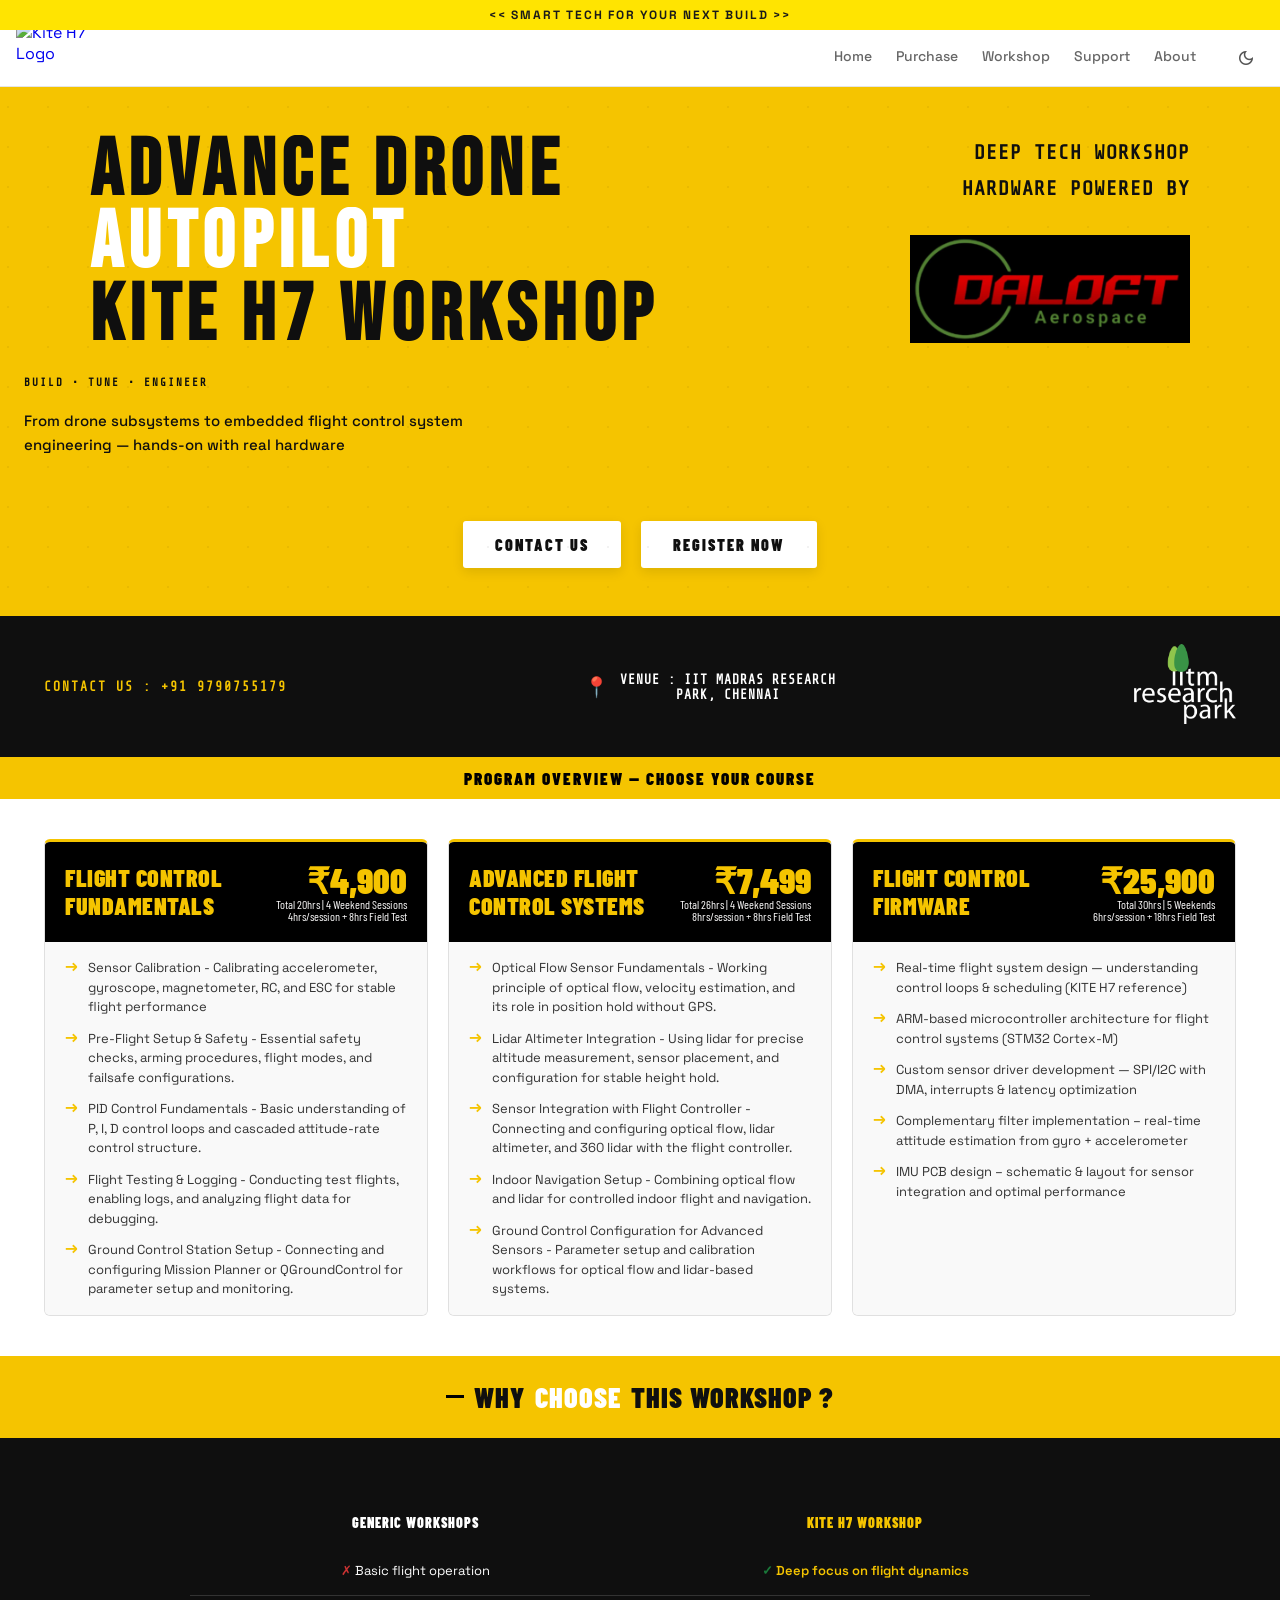
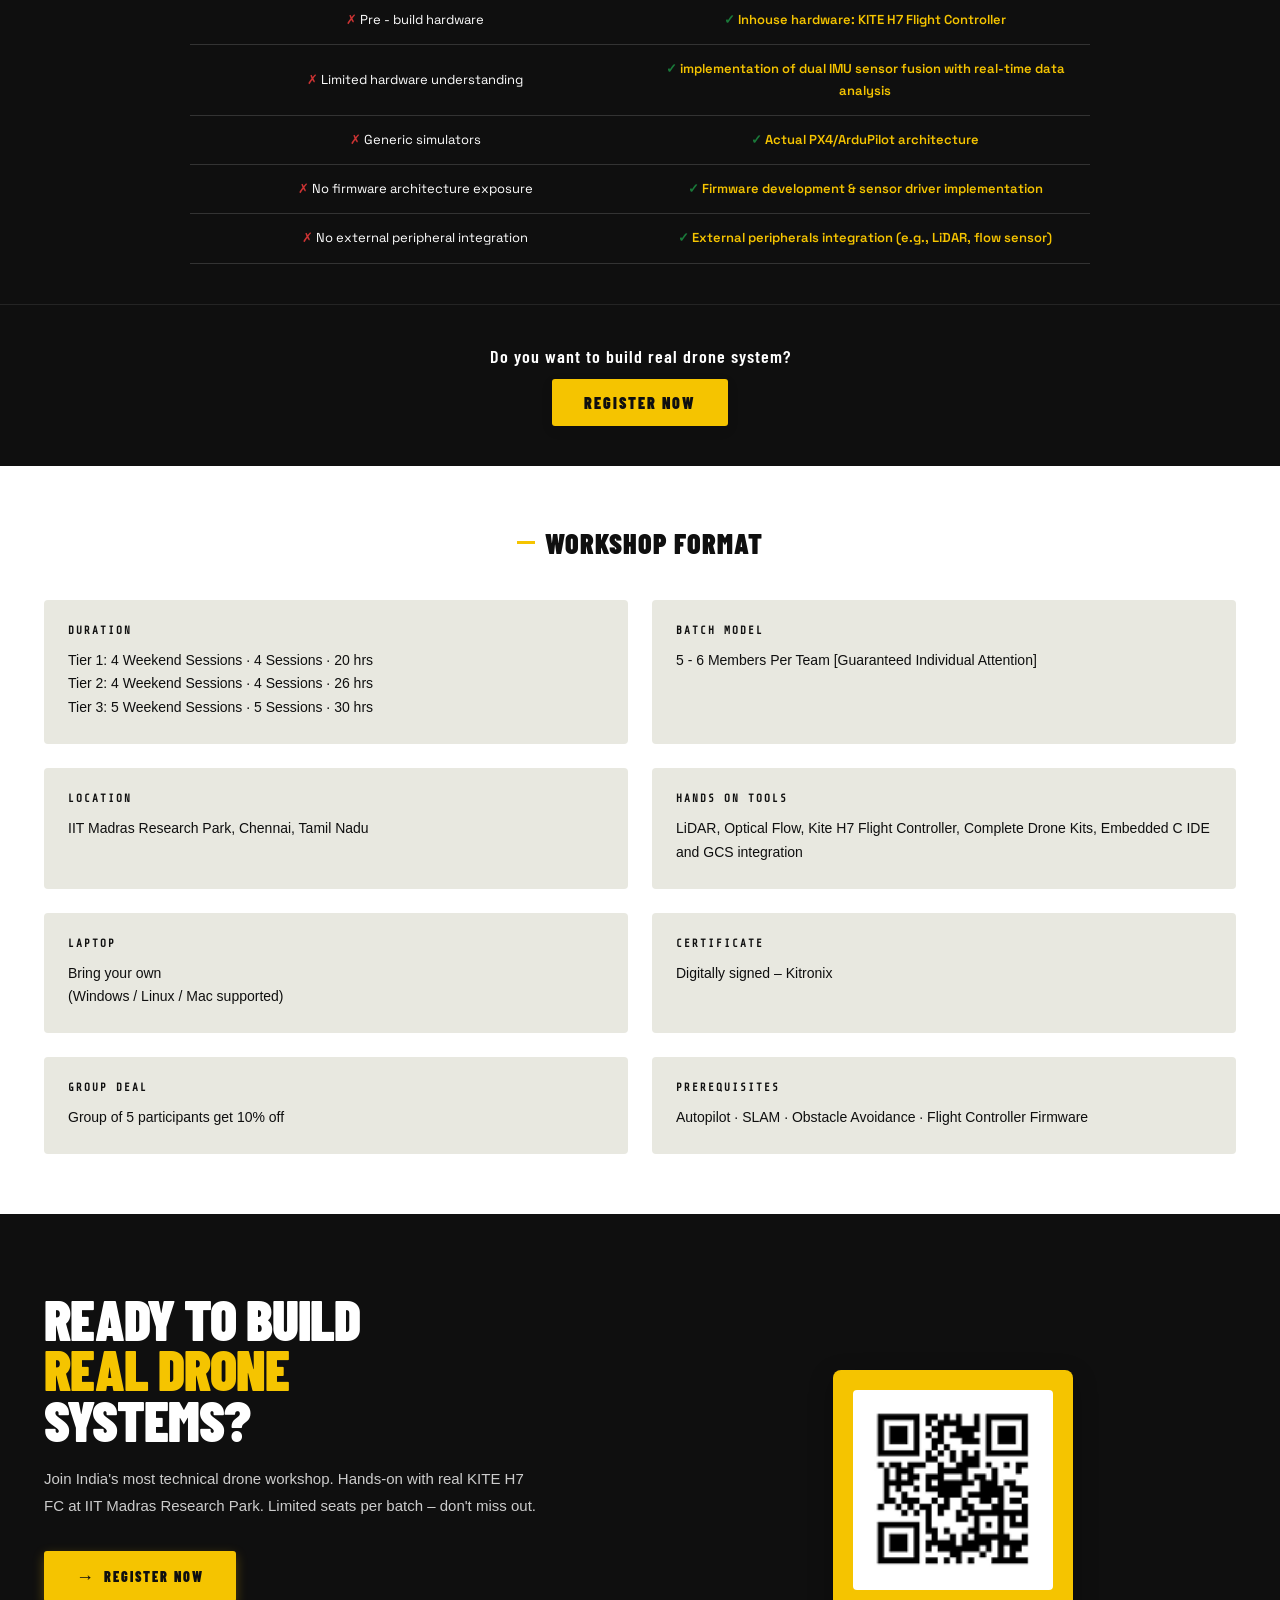
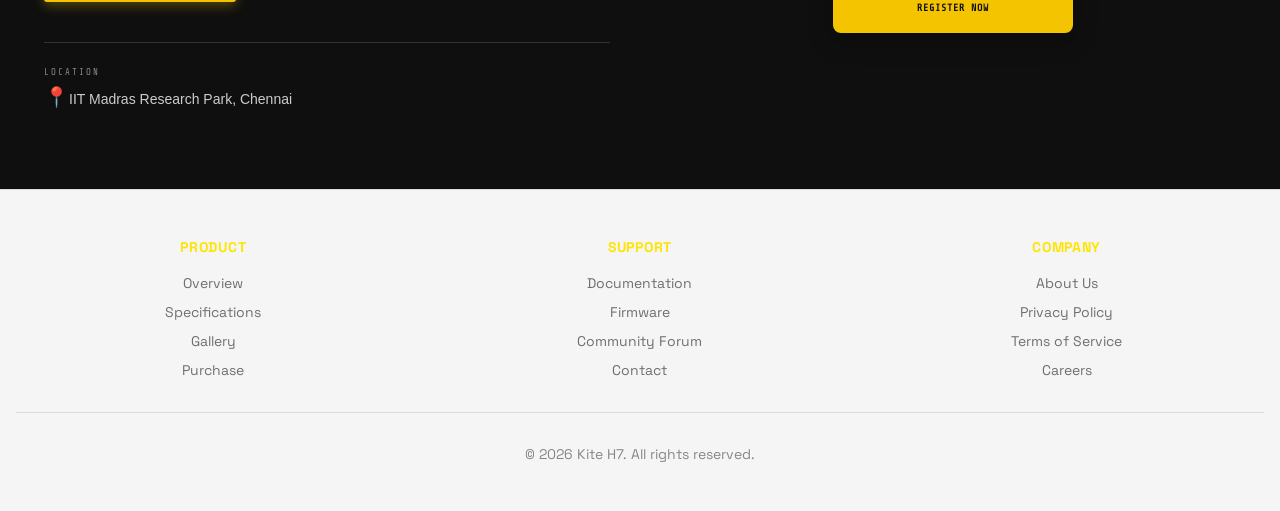
==== commit 6ec8852b: "Update workshop" ====
--- a/kitronix-workshop.html
+++ b/kitronix-workshop.html
@@ -48,7 +48,7 @@
 
     /* ── Dark Mode Component Overrides ── */
     [data-theme="dark"] .hero {
-      background: #ffe401 !important;
+      background: #F5C400 !important;
       color: var(--text-charcoal);
     }
     
@@ -217,7 +217,7 @@
     .hero-title .l6{letter-spacing:0.32em;word-spacing:0.15em;white-space:nowrap;margin-left: 1%;}
 
     /* ── HERO BACKGROUND ── */
-    .hero{background:#ffe401;color:var(--bk)}
+    .hero{background:#F5C400;color:var(--bk)}
     .hero-eyebrow{color:var(--bk)}
     .hero-title{color:var(--bk)}
     .hero-tagline{color:var(--bk)}
@@ -252,7 +252,7 @@
     
     .th-price{text-align:right;flex-shrink:0;margin:0}
     .th-price .amount{font-family:'Barlow Condensed',sans-serif;font-size:36px;font-weight:900;line-height:1;margin-bottom:0;color:var(--y)}
-    .th-price .hrs{font-family:'Barlow Condensed',sans-serif;font-size:12px;line-height:1;margin-bottom:0;color:#999}
+    .th-price .hrs{font-family:'Barlow Condensed',sans-serif;font-size:12px;line-height:1;margin-bottom:0;color:#fcfbfb}
     .tier-card:nth-child(1) .th-price .amount{color:#F5C400}
     .tier-card:nth-child(2) .th-price .amount{color:#F5C400}
     .tier-card:nth-child(3) .th-price .amount{color:#F5C400}
@@ -413,6 +413,7 @@
     /* RESPONSIVE */
     @media(max-width:860px){
       .sec-topbar,.sec-topbar-y,.adv-grid,.sch-inner,.hw-inner,.p4-body{padding-left:20px;padding-right:20px}
+      .hero{padding-bottom:60px}
       .tiers-inner{padding-left:20px;padding-right:20px;grid-template-columns:1fr}
       .tier-body,.tier-body.t3b{grid-template-columns:1fr}
       .hw-inner,.p4-body{grid-template-columns:1fr}
@@ -422,8 +423,18 @@
       .reg-wrap{grid-template-columns:1fr}
       .rform-row-2{grid-template-columns:1fr}
       .audience-grid{grid-template-columns:1fr}
+      .format-grid{grid-template-columns:1fr !important;gap:16px}
+      .rtb-grid{display:flex !important;flex-direction:column;gap:40px}
+      .rtb-grid > div:first-child{order:1}
+      .rtb-grid > div:last-child{order:2}
+      .rtb-buttons{display:flex !important;justify-content:center;margin-bottom:24px}
+      .rtb-buttons a{width:fit-content;display:inline-flex;margin-bottom:0}
+      .rtb-qr-wrapper{display:flex !important;justify-content:center;align-items:center;flex-direction:column;margin-top:0;gap:24px}
+      .rtb-grid > div:first-child > div:last-child{order:3;width:100%;margin-top:24px;padding-top:24px;border-top:1px solid #333333 !important}
+      .ready-build-section{padding:60px 20px}
       .stb-title{font-size:13px}
       .hero-cta-btn{font-size:13px;padding:12px 24px}
+      .hero-tagline{max-width:100%;line-height:1.5}
       .hero-title .l2{font-size:clamp(2.3rem,7vw,3.5rem);font-weight:900;letter-spacing:0.15em;white-space:nowrap;text-shadow:0px 2px 4px rgba(0,0,0,0.3)}
       .hero-title .l6{letter-spacing:0.18em;word-spacing:0.22em;white-space:nowrap; margin-left: 1%;}
       .who-section{max-width:100%;padding:0}
@@ -467,17 +478,31 @@
 
 <!-- ═══════════ HERO ═══════════ -->
 <div class="hero" id="top">
-  <div class="hero-inner">
-    <div class="hero-eyebrow">
-      <p>— INDIA'S MOST TECHNICAL WORKSHOP</p>
-    </div>
+ <div class="hero-inner" style="display: flex; align-items: flex-start; justify-content: space-between;">
+    
+    <!-- Left side — all text content -->
     <div class="hero-title">
-      <span class="l2" style="font-style: italic;">ADVANCE DRONE</span>
-      <span class="l2" style="font-style: italic;">WORKSHOP</span>
-      <span class="l6" style="font-size: 10px; font-style: bold;">Build • Tune • Engineer</span>
-    </div>
-    <p class="hero-tagline">This program takes you from flight control basics to engineering complete drone systems with hands-on learning.</p>
-    <div class="hero-cta-buttons">
+      <span class="l2" style="font-style: normal; color: #0F0F0F;">ADVANCE DRONE</span>
+      <span class="l2" style="font-style: normal; color: #FFFFFF; width: fit-content; display: inline-block;">AUTOPILOT</span>
+      <span class="l2" style="font-style: normal; color: #0F0F0F; display: block;">KITE H7 WORKSHOP</span>
+    </div>
+
+    <!-- Right side — two lines + logo -->
+    <div class="hero-logo">
+      <!-- two sentences — visible on mobile too -->
+      <div class="hero-logo-text">
+        DEEP TECH WORKSHOP<br>
+        HARDWARE POWERED BY
+      </div>
+      <img src="assets/edited/logo.jpeg" alt="Daloft logo">
+    </div>
+
+
+
+</div>
+    <div style="font-family: 'Share Tech Mono', monospace; font-size: 11px; letter-spacing: 2px; text-transform: uppercase; color: #0F0F0F; font-weight: 700; margin-bottom: 20px;">BUILD • TUNE • ENGINEER</div>
+    <p class="hero-tagline" style="font-size: 15px; color: #0F0F0F; line-height: 1.6; max-width: 500px;">From drone subsystems to embedded flight control system engineering — hands-on with real hardware</p>
+    <div class="hero-cta-buttons" style="justify-content: center;">
       <a href="https://wa.me/917200275179?text=Have%20questions%3F%20Get%20expert%20support%20throughout%20the%20workshop." target="_blank" class="hero-cta-btn hero-contact-btn">
           Contact Us
         </a>
@@ -486,17 +511,41 @@
   </div>
 </div>
 
+
+
+
+
+
+<!-- ═══════════ VENUE STRIP ═══════════ -->
+<div style="background: #0F0F0F; padding: 28px 44px; display: flex; align-items: center; justify-content: space-between; flex-wrap: wrap; gap: 20px;">
+
+    <!-- Left — Contact -->
+    <div style="font-family: 'Share Tech Mono', monospace; font-size: 13px; font-weight: 700; letter-spacing: 2px; text-transform: uppercase; color: #F5C400;">
+        CONTACT US : <span style="color: #F5C400;">+91 9790755179</span>
+    </div>
+
+    <!-- Center — Venue -->
+    <div style="display: flex; align-items: center; gap: 10px; font-family: 'Share Tech Mono', monospace; font-size: 13px; font-weight: 700; letter-spacing: 1px; text-transform: uppercase; color: #ffffff; text-align: center;">
+        <span style="font-size: 20px;">📍</span>
+        <span>Venue : IIT Madras Research<br>Park, Chennai</span>
+    </div>
+
+    <!-- Right — IITM Logo -->
+    <div style="flex-shrink: 0;">
+        <img src="assets/edited/wlogo.png" alt="IITM Research Park" style="height: 80px; object-fit: contain;">
+    </div>
+
+</div>
+
+
+<!-- ═══════════ WORKSHOP TIERS ═══════════ -->
+
 <div id="tiers"> 
-    <div class="sec-topbar-y" style="background-color: #000; justify-content: center;">
-    <div class="stb-title dark" style="color: #F5C400;">Program Overview — Choose your Course</div>
+    <div class="sec-topbar-y" style="background-color: #F5C400; justify-content: center;">
+    <div class="stb-title dark" style="color: #000;">Program Overview — Choose your Course</div>
   </div>
   </div>
 </div>
-
-
-
-<!-- ═══════════ WORKSHOP TIERS ═══════════ -->
-
 
   <div class="tiers-section">
     <div class="tiers-inner rev">
@@ -505,20 +554,20 @@
       <div class="tier-card">
         <div class="tier-head">
           <div class="th-left">
-            <div class="th-name" style="color:var(--y)">Flight Control Fundamentals</div>
+            <div class="th-name" style="color:var(--y)">FLIGHT CONTROL FUNDAMENTALS</div>
           </div>
           <div class="th-price">
             <div class="amount">₹4,900</div>
-            <div class="hrs">(3hrs/session | Total 15hrs)</div>
+            <div class="hrs">Total 20hrs | 4 Weekend Sessions<br>4hrs/session + 8hrs Field Test</div>
           </div>
         </div>
         <div class="tier-body">
-          <div class="ti"><div class="ti-arrow">→</div><div class="ti-text">KITE H7 hardware walkthrough — ports, power architecture, sensor layout</div></div>
-          <div class="ti"><div class="ti-arrow">→</div><div class="ti-text">Complete accelerometer, gyroscope, magnetometer &amp; barometer calibration</div></div>
-          <div class="ti"><div class="ti-arrow">→</div><div class="ti-text">PID tuning methodology — roll, pitch, yaw loops on real hardware</div></div>
-          <div class="ti"><div class="ti-arrow">→</div><div class="ti-text">MAVLink parameter tuning via Mission Planner &amp; QGroundControl</div></div>
-          <div class="ti"><div class="ti-arrow">→</div><div class="ti-text">SD card flight data log analysis — vibration, PID response, sensor drift</div></div>
-          <div class="ti"><div class="ti-arrow">→</div><div class="ti-text">Live flight test: tune → fly → analyse → re-tune loop</div></div>
+          <div class="ti"><div class="ti-arrow">→</div><div class="ti-text">Sensor Calibration - Calibrating accelerometer, gyroscope, magnetometer, RC, and ESC for stable flight performance</div></div>
+          <div class="ti"><div class="ti-arrow">→</div><div class="ti-text">Pre-Flight Setup & Safety - Essential safety checks, arming procedures, flight modes, and failsafe configurations.</div></div>
+          <div class="ti"><div class="ti-arrow">→</div><div class="ti-text">PID Control Fundamentals - Basic understanding of P, I, D control loops and cascaded attitude-rate control structure.</div></div>
+          <div class="ti"><div class="ti-arrow">→</div><div class="ti-text">Flight Testing & Logging - Conducting test flights, enabling logs, and analyzing flight data for debugging.</div></div>
+          <div class="ti"><div class="ti-arrow">→</div><div class="ti-text">Ground Control Station Setup - Connecting and configuring Mission Planner or QGroundControl for parameter setup and monitoring.</div></div>
+  
         </div>
       </div>
 
@@ -526,20 +575,19 @@
       <div class="tier-card">
         <div class="tier-head">
           <div class="th-left">
-            <div class="th-name" style="color:var(--y)">Advanced Flight Control Systems</div>
+            <div class="th-name" style="color:var(--y)">ADVANCED FLIGHT CONTROL SYSTEMS</div>
           </div>
           <div class="th-price">
             <div class="amount">₹7,499</div>
-             <div class="hrs">(4hr/session | Total 20hrs)</div>
+            <div class="hrs">Total 26hrs | 4 Weekend Sessions<br>8hrs/session + 8hrs Field Test</div>
           </div>
         </div>
         <div class="tier-body">
-          <div class="ti"><div class="ti-arrow">→</div><div class="ti-text">EKF internals — state vector, covariance propagation, multi-sensor fusion</div></div>
-          <div class="ti"><div class="ti-arrow">→</div><div class="ti-text">IMU vibration damping — frequency analysis, notch filter tuning</div></div>
-          <div class="ti"><div class="ti-arrow">→</div><div class="ti-text">GPS + Baro + IMU sensor fusion — altitude &amp; position hold</div></div>
-          <div class="ti"><div class="ti-arrow">→</div><div class="ti-text">LiDAR integration (TFMini) — terrain following &amp; proximity detection</div></div>
-          <div class="ti"><div class="ti-arrow">→</div><div class="ti-text">Indoor navigation: LiDAR + Optical Flow + IMU fusion architecture</div></div>
-          <div class="ti"><div class="ti-arrow">→</div><div class="ti-text">Obstacle detection algorithm &amp; collision avoidance state machine design</div></div>
+          <div class="ti"><div class="ti-arrow">→</div><div class="ti-text">Optical Flow Sensor Fundamentals - Working principle of optical flow, velocity estimation, and its role in position hold without GPS.</div></div>
+          <div class="ti"><div class="ti-arrow">→</div><div class="ti-text">Lidar Altimeter Integration - Using lidar for precise altitude measurement, sensor placement, and configuration for stable height hold.</div></div>
+          <div class="ti"><div class="ti-arrow">→</div><div class="ti-text">Sensor Integration with Flight Controller - Connecting and configuring optical flow, lidar altimeter, and 360 lidar with the flight controller.</div></div>
+          <div class="ti"><div class="ti-arrow">→</div><div class="ti-text">Indoor Navigation Setup - Combining optical flow and lidar for controlled indoor flight and navigation.</div></div>
+          <div class="ti"><div class="ti-arrow">→</div><div class="ti-text">Ground Control Configuration for Advanced Sensors - Parameter setup and calibration workflows for optical flow and lidar-based systems.</div></div>
         </div>
       </div>
 
@@ -547,20 +595,19 @@
       <div class="tier-card">
         <div class="tier-head t3h">
           <div class="th-left">
-            <div class="th-name" style="color:var(--y)">Flight Control Firmware </div>
+            <div class="th-name" style="color:var(--y)">FLIGHT CONTROL FIRMWARE</div>
           </div>
           <div class="th-price">
             <div class="amount">₹25,900</div>
-            <div class="hrs">(6hr/session | Total 30hrs )</div>
+            <div class="hrs">Total 30hrs | 5 Weekends<br>6hrs/session + 18hrs Field Test</div>
           </div>
         </div>
         <div class="tier-body">
-          <div class="ti"><div class="ti-arrow">→</div><div class="ti-text">SPI/I2C IMU driver design — DMA, interrupts, data pipelining</div></div>
-          <div class="ti"><div class="ti-arrow">→</div><div class="ti-text">Sensor noise characterisation — Allan Variance, PSD analysis</div></div>
-          <div class="ti"><div class="ti-arrow">→</div><div class="ti-text">Complementary, Madgwick &amp; Mahony filter implementation in C</div></div>
-          <div class="ti"><div class="ti-arrow">→</div><div class="ti-text">Kalman filter math — derivation, discrete implementation, tuning</div></div>
-          <div class="ti"><div class="ti-arrow">→</div><div class="ti-text">Quaternion attitude — avoiding gimbal lock</div></div>
-          <div class="ti"><div class="ti-arrow">→</div><div class="ti-text">Multi-rate sensor fusion — 1kHz gyro + 200Hz accel + 100Hz baro</div></div>
+          <div class="ti"><div class="ti-arrow">→</div><div class="ti-text">Real-time flight system design — understanding control loops & scheduling (KITE H7 reference)</div></div>
+          <div class="ti"><div class="ti-arrow">→</div><div class="ti-text">ARM-based microcontroller architecture for flight control systems (STM32 Cortex-M)</div></div>
+          <div class="ti"><div class="ti-arrow">→</div><div class="ti-text">Custom sensor driver development — SPI/I2C with DMA, interrupts & latency optimization</div></div>
+          <div class="ti"><div class="ti-arrow">→</div><div class="ti-text">Complementary filter implementation – real-time attitude estimation from gyro + accelerometer</div></div>
+          <div class="ti"><div class="ti-arrow">→</div><div class="ti-text">IMU PCB design – schematic &amp; layout for sensor integration and optimal performance</div></div>
         </div>
       </div>
 
@@ -571,19 +618,19 @@
 
   <div class="hw-section">
     <div style="background-color: var(--y); padding: 24px 44px; display: flex; align-items: center; justify-content: center;">
-      <div class="ref-section-title why-not-title" style="color: var(--bk); margin-bottom: 0;">Why Not Another Workshop</div>
+      <div class="ref-section-title why-not-title" style="color: var(--bk); margin-bottom: 0;">WHY <span style="color:#FFFFFF;">CHOOSE</span> THIS WORKSHOP ?</div>
     </div>
     <div class="sch-inner rev">
       <div class="p4-body rev" style="background:var(--bk);padding:40px;margin-bottom:0">
     <div style="background:var(--bk);border-radius:0;overflow:hidden;padding:0;width:100%;max-width:900px;margin:0 auto">
       <table class="compare-table">
-        <tr><th>Other Workshops</th><th>KITE H7 Workshop</th></tr>
-        <tr><td><span class="bad">✗</span> Teaches flying drones</td><td><span class="good">✓</span> Teaches flight control engineering</td></tr>
-        <tr><td><span class="bad">✗</span> Pre-built software setups</td><td><span class="good">✓</span> Real hardware: KITE H7 FC</td></tr>
-        <tr><td><span class="bad">✗</span> No hardware depth</td><td><span class="good">✓</span> Dual IMU sensor fusion labs</td></tr>
+        <tr><th>GENERIC WORKSHOPS</th><th>KITE H7 WORKSHOP</th></tr>
+        <tr><td><span class="bad">✗</span> Basic flight operation</td><td><span class="good">✓</span> Deep focus on flight dynamics</td></tr>
+        <tr><td><span class="bad">✗</span> Pre - build hardware</td><td><span class="good">✓</span> Inhouse hardware: KITE H7 Flight Controller</td></tr>
+        <tr><td><span class="bad">✗</span> Limited hardware understanding</td><td><span class="good">✓</span> implementation of dual IMU sensor fusion with real-time data analysis</td></tr>
         <tr><td><span class="bad">✗</span> Generic simulators</td><td><span class="good">✓</span> Actual PX4/ArduPilot architecture</td></tr>
-        <tr><td><span class="bad">✗</span> Zero firmware exposure</td><td><span class="good">✓</span> Firmware &amp; PCB design (Tier 3)</td></tr>
-        <tr><td><span class="bad">✗</span> No post-workshop support</td><td><span class="good">✓</span> Discord + GitHub community access</td></tr>
+        <tr><td><span class="bad">✗</span> No firmware architecture exposure</td><td><span class="good">✓</span> Firmware development &amp; sensor driver implementation</td></tr>
+        <tr><td><span class="bad">✗</span> No external peripheral integration</td><td><span class="good">✓</span> External peripherals integration (e.g., LiDAR, flow sensor)</td></tr>
       </table>
     </div>
     </div>
@@ -591,7 +638,7 @@
     <!-- Ready to Build CTA -->
     <div style="background:var(--bk);padding:40px;text-align:center;border-top:1px solid #242424;margin-top:0">
       <div style="margin-bottom:12px">
-        <p style="color:var(--wh);font-size:18px;font-weight:600;margin:0;font-family:'Barlow Condensed',sans-serif;letter-spacing:1px">Wanna Build real drone system?</p>
+        <p style="color:var(--wh);font-size:18px;font-weight:600;margin:0;font-family:'Barlow Condensed',sans-serif;letter-spacing:1px">Do you want to build real drone system?</p>
       </div>
       <a href="https://docs.google.com/forms/d/e/1FAIpQLSfp_VA4SfrVzxtgOk47ykCc1ITO9MasZ5jdmla_WrinbU3pGg/viewform?usp=preview" style="background:var(--y);color:var(--bk);font-family:'Barlow Condensed',sans-serif;font-weight:900;font-size:16px;letter-spacing:2px;text-transform:uppercase;padding:14px 32px;border:none;border-radius:3px;text-decoration:none;cursor:pointer;display:inline-block;transition:all 0.3s ease;box-shadow:0 4px 12px rgba(0,0,0,0.1)" onmouseover="this.style.background='var(--yd)';this.style.transform='translateY(-2px)';this.style.boxShadow='0 6px 16px rgba(0,0,0,0.15)'" onmouseout="this.style.background='var(--y)';this.style.transform='translateY(0)';this.style.boxShadow='0 4px 12px rgba(0,0,0,0.1)'">Register Now</a>
     </div>
@@ -599,25 +646,120 @@
   </div>
 
   <!-- Format & Logistics Section -->
-  <div style="background:var(--wh);padding:40px 44px">
+  <div style="background:var(--wh);padding:60px 44px">
     <div style="max-width:1300px;margin:0 auto">
-      <div class="ref-section-title" style="color: var(--bk);">Format &amp; Logistics</div>
-      <div style="background:var(--wh);border:1px solid #E2E0D8;border-radius:4px;overflow:hidden;padding:0">
-        <table class="log-table">
-            <tr><td>Duration</td><td>Tier 1: 1 day · Tier 2: 1 day · Tier 3: 2 days (spread across 4 weekends)</td></tr>
-            <tr><td>Batch Size</td><td>Maximum 20 participants per batch — guaranteed individual attention</td></tr>
-            <tr><td>Location</td><td>IIT Madras Research Park, Chennai, Tamil Nadu</td></tr>
-            <tr><td>Equipment</td><td>KITE H7 FC, drone airframe, telemetry, ESCs, sensors — all provided</td></tr>
-            <tr><td>Laptop</td><td>Participants bring their own (Windows / Linux / Mac supported)</td></tr>
-            <tr><td>Certificate</td><td>Digitally signed certificate from Daloft Aerospace Pvt. Ltd.</td></tr>
-            <tr><td>Group Deal</td><td>Groups of 3+ get 10% off · Corporate batches (5+) available</td></tr>
-            <tr><td>Prerequisites</td><td>Tier 1: Drone familiarity · Tier 2: Embedded background · Tier 3: C/C++ + STM32</td></tr>
-          </table>
+      <div class="ref-section-title" style="color: var(--bk); margin-bottom: 40px;">WORKSHOP FORMAT</div>
+      <div style="display:grid;grid-template-columns:repeat(2,1fr);gap:24px" class="format-grid">
+        <!-- DURATION -->
+        <div style="background:#E8E8E0;border-radius:4px;padding:24px;display:flex;flex-direction:column;justify-content:flex-start">
+          <div style="font-family:'Share Tech Mono',monospace;font-size:11px;letter-spacing:2px;text-transform:uppercase;color:#0F0F0F;font-weight:700;margin-bottom:12px">DURATION</div>
+          <div style="font-family:'Barlow',sans-serif;font-size:14px;color:#0F0F0F;line-height:1.7">
+            Tier 1: 4 Weekend Sessions · 4 Sessions · 20 hrs<br>
+            Tier 2: 4 Weekend Sessions · 4 Sessions · 26 hrs<br>
+            Tier 3: 5 Weekend Sessions · 5 Sessions · 30 hrs
+          </div>
+        </div>
+        
+        <!-- BATCH MODEL -->
+        <div style="background:#E8E8E0;border-radius:4px;padding:24px;display:flex;flex-direction:column;justify-content:flex-start">
+          <div style="font-family:'Share Tech Mono',monospace;font-size:11px;letter-spacing:2px;text-transform:uppercase;color:#0F0F0F;font-weight:700;margin-bottom:12px">BATCH MODEL</div>
+          <div style="font-family:'Barlow',sans-serif;font-size:14px;color:#0F0F0F;line-height:1.7">
+            5 - 6 Members Per Team [Guaranteed Individual Attention]
+          </div>
+        </div>
+        
+        <!-- LOCATION -->
+        <div style="background:#E8E8E0;border-radius:4px;padding:24px;display:flex;flex-direction:column;justify-content:flex-start">
+          <div style="font-family:'Share Tech Mono',monospace;font-size:11px;letter-spacing:2px;text-transform:uppercase;color:#0F0F0F;font-weight:700;margin-bottom:12px">LOCATION</div>
+          <div style="font-family:'Barlow',sans-serif;font-size:14px;color:#0F0F0F;line-height:1.7">
+            IIT Madras Research Park, Chennai, Tamil Nadu
+          </div>
+        </div>
+        
+        <!-- HANDS ON TOOLS -->
+        <div style="background:#E8E8E0;border-radius:4px;padding:24px;display:flex;flex-direction:column;justify-content:flex-start">
+          <div style="font-family:'Share Tech Mono',monospace;font-size:11px;letter-spacing:2px;text-transform:uppercase;color:#0F0F0F;font-weight:700;margin-bottom:12px">HANDS ON TOOLS</div>
+          <div style="font-family:'Barlow',sans-serif;font-size:14px;color:#0F0F0F;line-height:1.7">
+            LiDAR, Optical Flow, Kite H7 Flight Controller, Complete Drone Kits, Embedded C IDE and GCS integration
+          </div>
+        </div>
+        
+        <!-- LAPTOP -->
+        <div style="background:#E8E8E0;border-radius:4px;padding:24px;display:flex;flex-direction:column;justify-content:flex-start">
+          <div style="font-family:'Share Tech Mono',monospace;font-size:11px;letter-spacing:2px;text-transform:uppercase;color:#0F0F0F;font-weight:700;margin-bottom:12px">LAPTOP</div>
+          <div style="font-family:'Barlow',sans-serif;font-size:14px;color:#0F0F0F;line-height:1.7">
+            Bring your own<br>(Windows / Linux / Mac supported)
+          </div>
+        </div>
+        
+        <!-- CERTIFICATE -->
+        <div style="background:#E8E8E0;border-radius:4px;padding:24px;display:flex;flex-direction:column;justify-content:flex-start">
+          <div style="font-family:'Share Tech Mono',monospace;font-size:11px;letter-spacing:2px;text-transform:uppercase;color:#0F0F0F;font-weight:700;margin-bottom:12px">CERTIFICATE</div>
+          <div style="font-family:'Barlow',sans-serif;font-size:14px;color:#0F0F0F;line-height:1.7">
+            Digitally signed – Kitronix
+          </div>
+        </div>
+        
+        <!-- GROUP DEAL -->
+        <div style="background:#E8E8E0;border-radius:4px;padding:24px;display:flex;flex-direction:column;justify-content:flex-start">
+          <div style="font-family:'Share Tech Mono',monospace;font-size:11px;letter-spacing:2px;text-transform:uppercase;color:#0F0F0F;font-weight:700;margin-bottom:12px">GROUP DEAL</div>
+          <div style="font-family:'Barlow',sans-serif;font-size:14px;color:#0F0F0F;line-height:1.7">
+            Group of 5 participants get 10% off
+          </div>
+        </div>
+        
+        <!-- PREREQUISITES -->
+        <div style="background:#E8E8E0;border-radius:4px;padding:24px;display:flex;flex-direction:column;justify-content:flex-start">
+          <div style="font-family:'Share Tech Mono',monospace;font-size:11px;letter-spacing:2px;text-transform:uppercase;color:#0F0F0F;font-weight:700;margin-bottom:12px">PREREQUISITES</div>
+          <div style="font-family:'Barlow',sans-serif;font-size:14px;color:#0F0F0F;line-height:1.7">
+            Autopilot · SLAM · Obstacle Avoidance · Flight Controller Firmware
+          </div>
         </div>
       </div>
     </div>
   </div>
      
+<!-- ═══════════ READY TO BUILD SECTION ═══════════ -->
+<div style="background:#0F0F0F;padding:80px 44px;position:relative;overflow:hidden" class="ready-build-section">
+  <div style="position:absolute;right:-50px;top:-50px;opacity:0.15;width:600px;height:600px;background-image:url('assets/your-kite-h7-image.png');background-repeat:no-repeat;background-size:contain;pointer-events:none;z-index:0"></div>
+  
+  <div style="max-width:1300px;margin:0 auto;position:relative;z-index:1">
+    <div style="display:grid;grid-template-columns:1fr 1fr;gap:60px;align-items:center" class="rtb-grid">
+      <!-- LEFT CONTENT -->
+      <div>
+        <h2 style="font-family:'Barlow Condensed',sans-serif;font-size:clamp(2.5rem,5vw,3.5rem);font-weight:900;text-transform:uppercase;color:#FFFFFF;line-height:0.9;margin-bottom:20px;letter-spacing:-1px">READY TO BUILD<br><span style="color:#F5C400">REAL DRONE</span><br>SYSTEMS?</h2>
+        
+        <p style="font-family:'Barlow',sans-serif;font-size:15px;color:#CCCCCC;line-height:1.8;margin-bottom:32px;max-width:500px">Join India's most technical drone workshop. Hands-on with real KITE H7 FC at IIT Madras Research Park. Limited seats per batch – don't miss out.</p>
+        
+        <div style="display:flex;gap:16px;margin-bottom:16px" class="rtb-buttons">
+          <a href="https://docs.google.com/forms/d/e/1FAIpQLSfp_VA4SfrVzxtgOk47ykCc1ITO9MasZ5jdmla_WrinbU3pGg/viewform?usp=preview" style="background:#F5C400;color:#0F0F0F;font-family:'Barlow Condensed',sans-serif;font-weight:900;font-size:14px;letter-spacing:2px;text-transform:uppercase;padding:14px 32px;border:none;border-radius:3px;text-decoration:none;cursor:pointer;display:inline-flex;align-items:center;gap:8px;transition:all 0.3s ease;box-shadow:0 4px 12px rgba(245,196,0,0.3)" onmouseover="this.style.background='#C89A00';this.style.transform='translateY(-2px)';this.style.boxShadow='0 6px 16px rgba(245,196,0,0.4)'" onmouseout="this.style.background='#F5C400';this.style.transform='translateY(0)';this.style.boxShadow='0 4px 12px rgba(245,196,0,0.3)'">
+            <span style="font-size:18px">→</span> REGISTER NOW
+          </a>
+        </div>
+        
+        <div style="display:grid;grid-template-columns:1fr 1fr;gap:24px;margin-top:40px;padding-top:24px;border-top:1px solid #333333">
+          <div>
+            <div style="font-family:'Share Tech Mono',monospace;font-size:9px;letter-spacing:2px;text-transform:uppercase;color:#888888;margin-bottom:8px">LOCATION</div>
+            <div style="color:#CCCCCC;font-family:'Barlow',sans-serif;font-size:14px"><span style="font-size: 20px;">📍</span>IIT Madras Research Park, Chennai</div>
+          </div>
+        </div>
+      </div>
+      
+      <!-- RIGHT QR CODE -->
+      <div style="display:flex;flex-direction:column;gap:32px;align-items:center;justify-content:center" class="rtb-qr-wrapper">
+        <!-- QR - REGISTER -->
+        <div style="background:#F5C400;padding:20px;border-radius:8px;box-shadow:0 8px 24px rgba(0,0,0,0.3)">
+          <div style="background:#FFFFFF;padding:16px;border-radius:4px;width:200px;height:200px;display:flex;align-items:center;justify-content:center;overflow:hidden">
+            <img src="assets/edited/QR1.png" alt="Register QR Code" style="width:100%;height:100%;object-fit:contain">
+          </div>
+          <div style="text-align:center;margin-top:12px">
+            <div style="font-family:'Share Tech Mono',monospace;font-size:10px;letter-spacing:1px;text-transform:uppercase;color:#0F0F0F;font-weight:700">REGISTER NOW</div>
+          </div>
+        </div>
+      </div>
+    </div>
+  </div>
+</div>
 
 <!-- Footer -->
 <footer>
@@ -629,7 +771,7 @@
                     <li><a href="index.html#overview">Overview</a></li>
                     <li><a href="index.html#specs">Specifications</a></li>
                     <li><a href="kitronix-workshop.html">Gallery</a></li>
-                    <li><a href="product.html" style="color: var(--primary); font-weight: 700;">Purchase</a></li>
+                    <li><a href="product.html">Purchase</a></li>
                 </ul>
             </div>
             <div class="footer-section">
--- a/kit_styles.css
+++ b/kit_styles.css
@@ -14,11 +14,15 @@
     font-style: normal;
 }
 
-/* Reset and Base Styles */
-* {
+/* ══════════════════════════════════════════
+   RESET & BASE
+══════════════════════════════════════════ */
+*, *::before, *::after {
     margin: 0;
     padding: 0;
     box-sizing: border-box;
+    scrollbar-width: thin;
+    scrollbar-color: #a0a0a0 #e8e8e8;
 }
 
 :root {
@@ -32,17 +36,13 @@
     --text-dark: #555555;
     --tech-border: rgba(0, 0, 0, 0.1);
     --tech-grey-light: #f0f0f0;
-    --accent-yellow: #ffe401;
-    --dark-bg: #f5f5f5;
-
-    /* Card color variants */
     --card-variant-1: #ffe401;
     --card-variant-2: #ffed4d;
     --card-variant-3: #e6cd00;
     --card-variant-4: #fff170;
 }
 
-/* ── Dark Theme Variables ── */
+/* ── Dark Theme ── */
 [data-theme="dark"] {
     --bg-main: #0f0f0f;
     --surface-light: #1a1a1a;
@@ -51,172 +51,35 @@
     --tech-border: rgba(255, 255, 255, 0.1);
     --tech-grey-light: #222222;
     --primary-ultra-light: rgba(255, 228, 1, 0.08);
-    --dark-bg: #0f0f0f;
-}
-
-/* ── Dark Mode Component Overrides ── */
-[data-theme="dark"] header {
-    background-color: rgba(15, 15, 15, 0.97);
-    border-bottom-color: rgba(255, 255, 255, 0.08);
-}
-
-[data-theme="dark"] nav a {
-    color: rgba(255, 255, 255, 0.6);
-}
-
-[data-theme="dark"] nav a:hover {
-    color: var(--primary);
-}
-
-[data-theme="dark"] .section-description {
-    color: rgba(255, 255, 255, 0.45);
-}
-
-[data-theme="dark"] .spec-label {
-    color: rgba(255, 255, 255, 0.5);
-}
-
-[data-theme="dark"] .spec-item {
-    border-bottom-color: rgba(255, 255, 255, 0.07);
-}
-
-[data-theme="dark"] .support-card p {
-    color: rgba(255, 255, 255, 0.5);
-}
-
+}
+
+[data-theme="dark"] header { background-color: rgba(15, 15, 15, 0.97); border-bottom-color: rgba(255, 255, 255, 0.08); }
+[data-theme="dark"] nav a { color: rgba(255, 255, 255, 0.6); }
+[data-theme="dark"] nav a:hover { color: var(--primary); }
+[data-theme="dark"] .section-description { color: rgba(255, 255, 255, 0.45); }
+[data-theme="dark"] .spec-label { color: rgba(255, 255, 255, 0.5); }
+[data-theme="dark"] .spec-item { border-bottom-color: rgba(255, 255, 255, 0.07); }
+[data-theme="dark"] .support-card p { color: rgba(255, 255, 255, 0.5); }
 [data-theme="dark"] .support-card:nth-child(1),
 [data-theme="dark"] .support-card:nth-child(2),
-[data-theme="dark"] .support-card:nth-child(3) {
-    background: linear-gradient(135deg, var(--surface-light) 0%, rgba(255,228,1,0.05) 100%);
-}
-
-[data-theme="dark"] .footer-section a {
-    color: rgba(255, 255, 255, 0.45);
-}
-
-[data-theme="dark"] .social-links a {
-    color: rgba(255, 255, 255, 0.35);
-}
-
-[data-theme="dark"] .footer-bottom {
-    color: rgba(255, 255, 255, 0.35);
-    border-top-color: rgba(255, 255, 255, 0.08);
-}
-
-[data-theme="dark"] .contact-form {
-    background-color: var(--surface-light);
-}
-
+[data-theme="dark"] .support-card:nth-child(3) { background: linear-gradient(135deg, var(--surface-light) 0%, rgba(255,228,1,0.05) 100%); }
+[data-theme="dark"] .footer-section a { color: rgba(255, 255, 255, 0.45); }
+[data-theme="dark"] .social-links a { color: rgba(255, 255, 255, 0.35); }
+[data-theme="dark"] .footer-bottom { color: rgba(255, 255, 255, 0.35); border-top-color: rgba(255, 255, 255, 0.08); }
+[data-theme="dark"] .footer-desc { color: rgba(255, 255, 255, 0.45); }
+[data-theme="dark"] .contact-form { background-color: var(--surface-light); }
 [data-theme="dark"] .form-input,
-[data-theme="dark"] .form-textarea {
-    background-color: #111111;
-    color: var(--text-charcoal);
-    border-color: rgba(255, 255, 255, 0.12);
-}
-
-[data-theme="dark"] .form-label {
-    color: var(--text-charcoal);
-}
-
-[data-theme="dark"] .gallery-item {
-    border-color: rgba(255, 255, 255, 0.07);
-}
-
-[data-theme="dark"] .reddit-card {
-    background: var(--surface-light);
-    border-color: rgba(255, 255, 255, 0.1);
-}
-
-[data-theme="dark"] .reddit-card h3 {
-    color: var(--text-charcoal);
-}
-
-[data-theme="dark"] .reddit-card p {
-    color: rgba(255, 255, 255, 0.5);
-}
-
-[data-theme="dark"] .reddit-card-header {
-    color: rgba(255, 255, 255, 0.4);
-}
-
-[data-theme="dark"] .reddit-card-footer {
-    color: rgba(255, 255, 255, 0.35);
-    border-top-color: rgba(255, 255, 255, 0.08);
-}
-
-[data-theme="dark"] .icon-btn {
-    color: var(--text-charcoal);
-    border-color: rgba(255, 255, 255, 0.15);
-}
-
-/* Theme Toggle Button */
-.theme-toggle-btn {
-    width: 36px;
-    height: 36px;
-    border: none;
-    background: transparent;
-    color: var(--text-dark);
-    cursor: pointer;
-    display: flex;
-    align-items: center;
-    justify-content: center;
-    border-radius: 50%;
-    transition: color 0.25s ease, background 0.25s ease;
-    flex-shrink: 0;
-    padding: 0;
-}
-
-.theme-toggle-btn .material-symbols-outlined {
-    font-size: 20px;
-}
-
-.theme-toggle-btn:hover {
-    background: var(--primary-ultra-light);
-    color: var(--primary);
-}
-
-[data-theme="dark"] .theme-toggle-btn {
-    color: rgba(255, 255, 255, 0.6);
-}
-
-[data-theme="dark"] .theme-toggle-btn:hover {
-    background: rgba(255, 228, 1, 0.1);
-    color: var(--primary);
-}
-
-/* Header right-side button group */
-.header-actions-right {
-    display: flex;
-    align-items: center;
-    gap: 0.5rem;
-    margin-left: auto;
-}
-
-@media (min-width: 1025px) {
-    .header-actions-right .mobile-menu-btn {
-        display: none !important;
-    }
-    .header-container {
-        justify-content: flex-start;
-    }
-    .header-actions-right {
-        margin-left: 0;
-    }
-}
-
-@media (max-width: 1024px) {
-    .header-actions-right .mobile-menu-btn {
-        display: flex;
-        width: 36px;
-        height: 36px;
-        border: 1px solid var(--tech-border);
-        background: transparent;
-        color: var(--text-charcoal);
-        cursor: pointer;
-        align-items: center;
-        justify-content: center;
-    }
-}
+[data-theme="dark"] .form-textarea { background-color: #111111; color: var(--text-charcoal); border-color: rgba(255, 255, 255, 0.12); }
+[data-theme="dark"] .form-label { color: var(--text-charcoal); }
+[data-theme="dark"] .gallery-item { border-color: rgba(255, 255, 255, 0.07); }
+[data-theme="dark"] .reddit-card { background: var(--surface-light); border-color: rgba(255, 255, 255, 0.1); }
+[data-theme="dark"] .reddit-card h3 { color: var(--text-charcoal); }
+[data-theme="dark"] .reddit-card p { color: rgba(255, 255, 255, 0.5); }
+[data-theme="dark"] .reddit-card-header { color: rgba(255, 255, 255, 0.4); }
+[data-theme="dark"] .reddit-card-footer { color: rgba(255, 255, 255, 0.35); border-top-color: rgba(255, 255, 255, 0.08); }
+[data-theme="dark"] .icon-btn { color: var(--text-charcoal); border-color: rgba(255, 255, 255, 0.15); }
+
+html { scroll-behavior: smooth; }
 
 body {
     font-family: 'Space Grotesk', sans-serif;
@@ -224,37 +87,17 @@
     color: var(--text-charcoal);
     overflow-x: hidden;
     overflow-y: scroll;
-    scroll-behavior: smooth;
-}
-
-/* Scrollbar Styles */
-::-webkit-scrollbar {
-    width: 12px;
-}
-
-::-webkit-scrollbar-track {
-    background: #e8e8e8;
-    border-left: 1px solid var(--tech-border);
-}
-
-::-webkit-scrollbar-thumb {
-    background: #a0a0a0;
-    border-radius: 6px;
-    border: 2px solid #e8e8e8;
-}
-
-::-webkit-scrollbar-thumb:hover {
-    background: #707070;
-    border: 2px solid #c0c0c0;
-}
-
-/* Firefox Scrollbar */
-* {
-    scrollbar-width: thin;
-    scrollbar-color: #a0a0a0 #e8e8e8;
-}
-
-/* Yellow Strip */
+}
+
+::-webkit-scrollbar { width: 12px; }
+::-webkit-scrollbar-track { background: #e8e8e8; border-left: 1px solid var(--tech-border); }
+::-webkit-scrollbar-thumb { background: #a0a0a0; border-radius: 6px; border: 2px solid #e8e8e8; }
+::-webkit-scrollbar-thumb:hover { background: #707070; border: 2px solid #c0c0c0; }
+
+
+/* ══════════════════════════════════════════
+   YELLOW STRIP
+══════════════════════════════════════════ */
 .yellow-strip {
     width: 100%;
     height: 30px;
@@ -275,15 +118,12 @@
     text-overflow: ellipsis;
     padding: 0 1rem;
 }
-
-@media (max-width: 480px) {
-    .yellow-strip {
-        font-size: 0.6rem;
-        letter-spacing: 0.08em;
-    }
-}
-
-/* Header Styles */
+@media (max-width: 480px) { .yellow-strip { font-size: 0.6rem; letter-spacing: 0.08em; } }
+
+
+/* ══════════════════════════════════════════
+   HEADER
+══════════════════════════════════════════ */
 header {
     position: sticky;
     top: 23px;
@@ -306,1201 +146,379 @@
     gap: 2rem;
 }
 
-.logo {
-    display: flex;
-    align-items: center;
-    gap: 0.5rem;
-    text-decoration: none;
-}
-
-nav {
-    display: flex;
-    align-items: center;
-    gap: 1.5rem;
-    margin-left: auto;
-}
-
-nav a {
-    color: rgba(0, 0, 0, 0.6);
-    text-decoration: none;
-    font-size: 0.875rem;
-    font-weight: 500;
-    transition: all 0.3s ease;
-    position: relative;
-    padding-bottom: 4px;
-}
-
-nav a::after {
-    content: '';
-    position: absolute;
-    bottom: 0;
-    left: 50%;
-    width: 0;
-    height: 2px;
-    background: linear-gradient(90deg, var(--card-variant-1), var(--card-variant-2));
-    transform: translateX(-50%);
-    transition: width 0.3s ease;
-}
-
-nav a:hover::after,
-nav a.active::after {
-    width: 100%;
-}
-
-nav a:hover {
-    color: var(--primary);
-    transform: translateY(-2px);
-}
-
-.btn-primary {
-    display: inline-flex;
-    align-items: center;
-    justify-content: center;
-    min-height: 48px;
-    padding: 0.75rem 1.5rem;
-    background: linear-gradient(135deg, var(--primary) 0%, var(--primary-dark) 100%);
-    color: black;
-    font-size: 1.125rem;
-    font-weight: 600;
-    text-decoration: none;
-    transition: all 0.4s cubic-bezier(0.4, 0, 0.2, 1);
-    border: none;
-    cursor: pointer;
-    position: relative;
-    overflow: hidden;
-}
-
-.btn-primary::before {
-    content: '';
-    position: absolute;
-    top: 50%;
-    left: 50%;
-    width: 0;
-    height: 0;
-    border-radius: 50%;
-    background: rgba(255, 255, 255, 0.3);
-    transform: translate(-50%, -50%);
-    transition: width 0.6s, height 0.6s;
-}
-
-.btn-primary:hover::before {
-    width: 300px;
-    height: 300px;
-}
-
-.btn-primary:hover {
-    transform: translateY(-2px);
-    box-shadow: 0 10px 25px rgba(0, 0, 0, 0.15), 0 5px 10px rgba(0, 0, 0, 0.08);
-}
-
-.btn-primary:active {
-    transform: translateY(0);
-}
-
-.feature-image {
-    position: relative;
-}
-
-.feature-image img {
-    width: 100%;
-    height: auto;
-    object-fit: contain;
-}
-
-/* Stat Badges */
-.stat-badges {
-    display: flex;
-    gap: 1.5rem;
-    margin-top: 2rem;
-}
-
-.stat-badge {
-    display: inline-flex;
-    flex-direction: column;
-    align-items: center;
-    justify-content: center;
-    padding: 1.5rem 2rem;
-    border: 2px solid;
-    border-radius: 8px;
-    min-width: 120px;
-}
-
-.stat-badge.cyan {
-    border-color: var(--primary);
-    color: var(--primary);
-    animation: badge-pulse 2s ease-in-out infinite;
-}
-
-.stat-badge.green {
-    border-color: #f0e84d;
-    color: #f0e84d;
-    animation: badge-pulse 2s ease-in-out infinite 0.5s;
-}
-
-@keyframes badge-pulse {
-    0%, 100% { transform: scale(1); opacity: 1; }
-    50% { transform: scale(1.05); opacity: 0.9; }
-}
-
-.stat-value {
-    font-size: 2.5rem;
-    font-weight: 700;
-    line-height: 1;
-}
-
-.stat-label {
-    font-size: 0.875rem;
-    margin-top: 0.25rem;
-    opacity: 0.9;
-}
-
-/* ── CTA Strip (Below Carousel) ───────────────────────────── */
-.cta-strip {
-    position: relative;
-    background: linear-gradient(135deg, var(--surface-light) 0%, rgba(255, 228, 1, 0.04) 100%);
-    border-bottom: 1px solid var(--tech-border);
-    padding: 1.5rem 1.5rem;
-    overflow: hidden;
-    display: flex;
-    align-items: center;
-    justify-content: center;
-}
-
-.cta-strip-inner {
-    max-width: 960px;
-    margin: 0 auto;
-    display: flex;
-    align-items: center;
-    justify-content: center;
-    width: 100%;
-}
-.cta-strip-eyebrow {
-    font-size: 0.7rem;
-    font-weight: 700;
-    text-transform: uppercase;
-    letter-spacing: 0.18em;
-    color: var(--primary);
-    margin: 0 0 0.5rem;
-}
-.cta-strip-text {
-    display: flex;
-    align-items: center;
-    justify-content: center;
-    width: 100%;
-}
-.cta-strip-text h2 {
-    font-family: 'Space Grotesk', sans-serif;
-    font-size: 1.65rem;
-    font-weight: 800;
-    color: var(--text-charcoal);
-    margin: 0;
-    line-height: 1.2;
-    white-space: nowrap;
-}
-.cta-strip-text p {
-    font-size: 0.92rem;
-    color: var(--text-dark);
-    margin: 0;
-    line-height: 1.6;
-    opacity: 0.85;
-}
-.cta-strip-buttons {
-    display: flex;
-    gap: 20px;
-    flex-shrink: 0;
-    align-items: center;
-    justify-content: center;
-}
-.cta-strip-btn {
-    display: inline-flex;
-    align-items: center;
-    gap: 8px;
-    padding: 13px 26px;
-    font-family: 'Space Grotesk', sans-serif;
-    font-size: 13px;
-    font-weight: 800;
-    text-transform: uppercase;
-    letter-spacing: 0.08em;
-    text-decoration: none;
-    cursor: pointer;
-    transition: all 0.3s ease;
-    white-space: nowrap;
-    border-radius: 2px;
-    background: #fff;
-    color: #000;
-    border: 2px solid #fff;
-    box-shadow: 0 4px 16px rgba(0, 0, 0, 0.12);
-}
-.cta-contact-btn {
-    background: #fff;
-    color: #000;
-}
-.cta-contact-btn:hover {
-    box-shadow: 0 6px 24px rgba(0, 0, 0, 0.2);
-    transform: translateY(-2px);
-    background: #f5f5f5;
-}
-.cta-register-btn {
-    background: #fff;
-    color: #000;
-}
-.cta-register-btn:hover {
-    box-shadow: 0 6px 24px rgba(0, 0, 0, 0.2);
-    transform: translateY(-2px);
-    background: #f5f5f5;
-}
-.cta-strip-enquire {
-    border: 2px solid var(--primary);
-    background: transparent;
-    color: var(--primary);
-}
-.cta-strip-enquire:hover {
-    background: var(--primary);
-    color: #000;
-    box-shadow: 0 2px 12px rgba(255, 228, 1, 0.25);
-}
-.cta-strip-buy {
-    background: linear-gradient(135deg, var(--primary) 0%, var(--primary-dark) 100%);
-    color: #000;
-    border: 2px solid transparent;
-    box-shadow: 0 4px 16px rgba(0, 0, 0, 0.12);
-}
-.cta-strip-buy:hover {
-    box-shadow: 0 6px 24px rgba(212, 168, 0, 0.4);
-    transform: translateY(-2px);
-}
+.logo { display: flex; align-items: center; gap: 0.5rem; text-decoration: none; }
+
+nav { display: flex; align-items: center; gap: 1.5rem; margin-left: auto; }
+nav a { color: rgba(0,0,0,0.6); text-decoration: none; font-size: 0.875rem; font-weight: 500; transition: all 0.3s ease; position: relative; padding-bottom: 4px; }
+nav a::after { content: ''; position: absolute; bottom: 0; left: 50%; width: 0; height: 2px; background: linear-gradient(90deg, var(--card-variant-1), var(--card-variant-2)); transform: translateX(-50%); transition: width 0.3s ease; }
+nav a:hover::after, nav a.active::after { width: 100%; }
+nav a:hover { color: var(--primary); transform: translateY(-2px); }
+
+.main-nav { display: flex; align-items: center; gap: 1.5rem; }
+.main-nav a { color: rgba(0,0,0,0.6); text-decoration: none; font-size: 0.875rem; font-weight: 500; transition: all 0.3s ease; position: relative; padding-bottom: 4px; }
+.main-nav a::after { content: ''; position: absolute; bottom: 0; left: 50%; width: 0; height: 2px; background: linear-gradient(90deg, var(--primary), var(--primary-dark)); transform: translateX(-50%); transition: width 0.3s ease; }
+.main-nav a:hover::after, .main-nav a.active::after { width: 100%; }
+.main-nav a:hover, .main-nav a.active { color: var(--primary); }
+
+.header-actions { display: flex; align-items: center; gap: 0.75rem; }
+.header-actions-right { display: flex; align-items: center; gap: 0.5rem; margin-left: auto; }
+
+@media (min-width: 1025px) {
+    .header-actions-right .mobile-menu-btn { display: none !important; }
+    .header-container { justify-content: flex-start; }
+    .header-actions-right { margin-left: 0; }
+}
+@media (max-width: 1024px) {
+    .header-actions-right .mobile-menu-btn { display: flex; width: 36px; height: 36px; border: 1px solid var(--tech-border); background: transparent; color: var(--text-charcoal); cursor: pointer; align-items: center; justify-content: center; }
+}
+
+.theme-toggle-btn { width: 36px; height: 36px; border: none; background: transparent; color: var(--text-dark); cursor: pointer; display: flex; align-items: center; justify-content: center; border-radius: 50%; transition: color 0.25s ease, background 0.25s ease; flex-shrink: 0; padding: 0; }
+.theme-toggle-btn .material-symbols-outlined { font-size: 20px; }
+.theme-toggle-btn:hover { background: var(--primary-ultra-light); color: var(--primary); }
+[data-theme="dark"] .theme-toggle-btn { color: rgba(255,255,255,0.6); }
+[data-theme="dark"] .theme-toggle-btn:hover { background: rgba(255,228,1,0.1); color: var(--primary); }
+
+.icon-btn { width: 40px; height: 40px; border: 2px solid var(--tech-border); background: transparent; color: var(--text-charcoal); cursor: pointer; transition: all 0.3s ease; display: flex; align-items: center; justify-content: center; }
+.icon-btn:hover { border-color: var(--primary); background: var(--primary-ultra-light); color: var(--primary); transform: translateY(-2px); }
+.icon-btn .material-symbols-outlined { font-size: 20px; }
+.mobile-menu-btn { display: none; }
+
+
+/* ══════════════════════════════════════════
+   BUTTONS
+══════════════════════════════════════════ */
+.btn-primary { display: inline-flex; align-items: center; justify-content: center; min-height: 48px; padding: 0.75rem 1.5rem; background: linear-gradient(135deg, var(--primary) 0%, var(--primary-dark) 100%); color: black; font-size: 1.125rem; font-weight: 600; text-decoration: none; transition: all 0.4s cubic-bezier(0.4,0,0.2,1); border: none; cursor: pointer; position: relative; overflow: hidden; }
+.btn-primary::before { content: ''; position: absolute; top: 50%; left: 50%; width: 0; height: 0; border-radius: 50%; background: rgba(255,255,255,0.3); transform: translate(-50%,-50%); transition: width 0.6s, height 0.6s; }
+.btn-primary:hover::before { width: 300px; height: 300px; }
+.btn-primary:hover { transform: translateY(-2px); box-shadow: 0 10px 25px rgba(0,0,0,0.15); }
+.btn-primary:active { transform: translateY(0); }
+
+.btn-secondary { display: inline-flex; align-items: center; justify-content: center; min-height: 48px; padding: 0.75rem 2rem; border: 2px solid var(--tech-border); background-color: var(--surface-light); color: var(--text-charcoal); font-weight: 600; text-decoration: none; transition: all 0.4s cubic-bezier(0.4,0,0.2,1); position: relative; z-index: 0; overflow: hidden; }
+.btn-secondary::before { content: ''; position: absolute; top: 50%; left: 50%; width: 0; height: 0; background: linear-gradient(135deg, var(--primary-light), var(--primary)); transform: translate(-50%,-50%); transition: width 0.5s, height 0.5s; border-radius: 50%; z-index: -1; }
+.btn-secondary:hover::before { width: 400px; height: 400px; }
+.btn-secondary:hover { border-color: var(--primary); color: #1a1100; transform: translateY(-2px); box-shadow: 0 8px 20px rgba(255,228,1,0.2); }
+.btn-secondary span { position: relative; z-index: 1; }
+
+.btn-submit { width: 100%; padding: 1rem 2rem; background: linear-gradient(135deg, var(--primary) 0%, var(--primary-dark) 100%); color: white; font-weight: 600; border: none; cursor: pointer; transition: all 0.4s cubic-bezier(0.4,0,0.2,1); display: inline-flex; align-items: center; justify-content: center; gap: 0.5rem; position: relative; overflow: hidden; }
+.btn-submit::before { content: ''; position: absolute; top: 50%; left: -100%; width: 100%; height: 100%; background: linear-gradient(90deg, transparent, rgba(255,255,255,0.3), transparent); transform: translateY(-50%); transition: left 0.6s; }
+.btn-submit:hover::before { left: 100%; }
+.btn-submit:hover { background: linear-gradient(135deg, var(--primary-dark) 0%, var(--primary) 100%); transform: translateY(-3px); box-shadow: 0 15px 30px rgba(0,0,0,0.15); }
+.btn-submit:active { transform: translateY(-1px); }
+
+
+/* ══════════════════════════════════════════
+   STAT BADGES
+══════════════════════════════════════════ */
+.stat-badges { display: flex; gap: 1.5rem; margin-top: 2rem; }
+.stat-badge { display: inline-flex; flex-direction: column; align-items: center; justify-content: center; padding: 1.5rem 2rem; border: 2px solid; border-radius: 8px; min-width: 120px; }
+.stat-badge.cyan { border-color: var(--primary); color: var(--primary); animation: badge-pulse 2s ease-in-out infinite; }
+.stat-badge.green { border-color: #f0e84d; color: #f0e84d; animation: badge-pulse 2s ease-in-out infinite 0.5s; }
+@keyframes badge-pulse { 0%, 100% { transform: scale(1); opacity: 1; } 50% { transform: scale(1.05); opacity: 0.9; } }
+.stat-value { font-size: 2.5rem; font-weight: 700; line-height: 1; }
+.stat-label { font-size: 0.875rem; margin-top: 0.25rem; opacity: 0.9; }
+
+
+/* ══════════════════════════════════════════
+   CTA STRIP
+══════════════════════════════════════════ */
+.cta-strip { position: relative; background: linear-gradient(135deg, var(--surface-light) 0%, rgba(255,228,1,0.04) 100%); border-bottom: 1px solid var(--tech-border); padding: 1.5rem 1.5rem; overflow: hidden; display: flex; align-items: center; justify-content: center; }
+.cta-strip-inner { max-width: 960px; margin: 0 auto; display: flex; align-items: center; justify-content: center; width: 100%; }
+.cta-strip-eyebrow { font-size: 0.7rem; font-weight: 700; text-transform: uppercase; letter-spacing: 0.18em; color: var(--primary); margin: 0 0 0.5rem; }
+.cta-strip-text { display: flex; align-items: center; justify-content: center; width: 100%; }
+.cta-strip-text h2 { font-family: 'Space Grotesk',sans-serif; font-size: 1.65rem; font-weight: 800; color: var(--text-charcoal); margin: 0; line-height: 1.2; white-space: nowrap; }
+.cta-strip-text p { font-size: 0.92rem; color: var(--text-dark); margin: 0; line-height: 1.6; opacity: 0.85; }
+.cta-strip-buttons { display: flex; gap: 20px; flex-shrink: 0; align-items: center; justify-content: center; }
+.cta-strip-btn { display: inline-flex; align-items: center; gap: 8px; padding: 13px 26px; font-family: 'Space Grotesk',sans-serif; font-size: 13px; font-weight: 800; text-transform: uppercase; letter-spacing: 0.08em; text-decoration: none; cursor: pointer; transition: all 0.3s ease; white-space: nowrap; border-radius: 2px; background: #fff; color: #000; border: 2px solid #fff; box-shadow: 0 4px 16px rgba(0,0,0,0.12); }
+.cta-contact-btn { background: #fff; color: #000; }
+.cta-contact-btn:hover { box-shadow: 0 6px 24px rgba(0,0,0,0.2); transform: translateY(-2px); background: #f5f5f5; }
+.cta-register-btn { background: #fff; color: #000; }
+.cta-register-btn:hover { box-shadow: 0 6px 24px rgba(0,0,0,0.2); transform: translateY(-2px); background: #f5f5f5; }
+.cta-strip-enquire { border: 2px solid var(--primary); background: transparent; color: var(--primary); }
+.cta-strip-enquire:hover { background: var(--primary); color: #000; box-shadow: 0 2px 12px rgba(255,228,1,0.25); }
+.cta-strip-buy { background: linear-gradient(135deg, var(--primary) 0%, var(--primary-dark) 100%); color: #000; border: 2px solid transparent; box-shadow: 0 4px 16px rgba(0,0,0,0.12); }
+.cta-strip-buy:hover { box-shadow: 0 6px 24px rgba(212,168,0,0.4); transform: translateY(-2px); }
+
 @media (max-width: 768px) {
     .cta-strip { padding: 1.25rem 1rem; }
-    .cta-strip-inner {
-        flex-direction: row;
-        text-align: center;
-        gap: 1.5rem;
-        justify-content: center;
-        flex-wrap: wrap;
-    }
-    .cta-strip-text h2 { 
-        font-size: 1.25rem;
-        white-space: nowrap;
-    }
-    .cta-strip-buttons {
-        flex-direction: row;
-        justify-content: center;
-        gap: 12px;
-        margin: 0;
-    }
-    .cta-strip-btn {
-        padding: 12px 18px;
-        font-size: 11px;
-        white-space: nowrap;
-    }
+    .cta-strip-inner { flex-direction: row; text-align: center; gap: 1.5rem; justify-content: center; flex-wrap: wrap; }
+    .cta-strip-text h2 { font-size: 1.25rem; white-space: nowrap; }
+    .cta-strip-buttons { flex-direction: row; justify-content: center; gap: 12px; margin: 0; }
+    .cta-strip-btn { padding: 12px 18px; font-size: 11px; white-space: nowrap; }
 }
 @media (max-width: 380px) {
     .cta-strip-buttons { flex-direction: column; }
     .cta-strip-btn { width: 100%; padding: 14px; font-size: 13px; }
 }
 
-/* ── HERO SECTION (Product Gallery / Workshop Page) ─────────────── */
-.hero {
-    background: linear-gradient(135deg, var(--primary) 0%, var(--primary-light) 100%);
-    min-height: 55vh;
-    position: relative;
-    overflow: hidden;
-    display: flex;
-    flex-direction: column;
-    justify-content: top;
-    padding: 3rem 1.5rem;
-}
-
-.hero::before {
-    content: '';
-    position: absolute;
-    inset: 0;
-    background-image: radial-gradient(circle at 20% 50%, rgba(0,0,0,0.05) 1px, transparent 1px);
-    background-size: 40px 40px;
-    pointer-events: none;
-}
-
-.hero::after {
-    display: none;
-}
-
-.hero-inner {
-    position: relative;
-    z-index: 2;
-    max-width: 1100px;
-    width: 100%;
-    margin: 0 auto;
-}
-
-.hero-eyebrow {
-    font-family: 'Space Grotesk', sans-serif;
-    font-size: 0.65rem;
-    letter-spacing: 0.15em;
-    color: rgba(0, 0, 0, 0.6);
-    text-transform: uppercase;
-    margin-bottom: 1rem;
-    font-weight: 500;
-    opacity: 60%;
-}
-
-.hero-title {
-    font-family: 'Orbitron', sans-serif;
-    line-height: 0.9;
-    text-transform: uppercase;
-    color: #1a1a1a;
-    margin-bottom: 1.5rem;
-    
-}
-
-.hero-title .l1 {
-    display: block;
-    font-size: clamp(1.25rem, 2.5vw, 1.75rem);
-    font-weight: 1200;
-    letter-spacing: 0.08em;
-    opacity: 0.75;
-  
-}
-
-.hero-title .l2 {
-    display: block;
-    font-family: 'bebas neue',sans-serif;
-    font-size: clamp(2.5rem, 8vw, 4rem);
-    font-weight: 900;
-    letter-spacing: 0.05em;
-    font-style: bold, italic;
-    
-}
-
-.hero-title .l3 {
-    display: block;
-    font-size: clamp(2rem, 6vw, 3.5rem);
-    font-weight: 900;
-    font-style: italic;
-    color: rgba(0, 0, 0, 0.8);
-}
-
-.hero-title .l4 {
-    display: block;
-    font-size: clamp(1.5rem, 4vw, 2.75rem);
-    font-weight: 900;
-    letter-spacing: 0.02em;
-    opacity: 70%;
-}
-
-.hero-tagline {
-    font-size: clamp(1rem, 1.5vw, 1.15rem);
-    color: rgba(0, 0, 0, 0.65);
-    font-weight: 500;
-    margin-bottom: 2rem;
-    max-width: 580px;
-    line-height: 1.6;
-    position: relative;
-    z-index: 3;
-}
-
-.hero-tiers {
-    display: flex;
-    gap: 0.75rem;
-    max-width: 100%;
-    position: relative;
-    z-index: 3;
-    margin-bottom: 2rem;
-    flex-wrap: wrap;
-    margin-right: auto;
-}
-.ctier {
-    background: #1a1a1a;
-    color: #fff;
-    padding: 1rem 1.25rem;
-    border-radius: 4px;
-    flex: 1;
-    min-width: 200px;
-    text-align: center;
-    text-decoration: none;
-    display: block;
-    transition: all 0.3s ease;
-    cursor: pointer;
-}
-
-.ctier:hover {
-    background: #2a2a2a;
-    transform: translateY(-4px);
-    box-shadow: 0 10px 25px rgba(0, 0, 0, 0.2);
-}
-
-.ct-num {
-    font-family: 'Space Grotesk', sans-serif;
-    font-size: 0.7rem;
-    letter-spacing: 0.15em;
-    color: #888;
-    text-transform: uppercase;
-    margin-bottom: 0.4rem;
-    font-weight: 700;
-}
-
-.ct-name {
-    font-family: 'Orbitron', sans-serif;
-    font-size: 1rem;
-    font-weight: 900;
-    letter-spacing: 0.05em;
-    text-transform: uppercase;
-    color: var(--primary);
-    line-height: 1.1;
-    margin-bottom: 0.5rem;
-}
-
-.ct-price {
-    font-family: 'Space Grotesk', sans-serif;
-    font-size: 1.1rem;
-    font-weight: 700;
-    color: #fff;
-    letter-spacing: 0.01em;
-    line-height: 1;
-}
-
-.made-badge {
-    display: inline-flex;
-    align-items: center;
-    gap: 0.6rem;
-    background: rgba(255, 255, 255, 0.6);
-    border: 2px solid rgba(255, 228, 1, 0.4);
-    padding: 0.6rem 1.25rem;
-    border-radius: 20px;
-    margin: 1rem 0;
-    position: relative;
-    z-index: 3;
-    font-size: 0.9rem;
-    font-weight: 700;
-    color: #1a1a1a;
-    letter-spacing: 0.02em;
-}
-
-.made-badge .flag {
-    font-size: 1.25rem;
-}
-
-.made-badge .txt {
-    font-family: 'Space Grotesk', sans-serif;
-}
-
-.why-row {
-    display: grid;
-    grid-template-columns: repeat(auto-fit, minmax(220px, 1fr));
-    gap: 1rem;
-    position: relative;
-    z-index: 3;
-    margin-top: 2.5rem;
-}
-
-.why-item {
-    display: flex;
-    align-items: flex-start;
-    gap: 0.75rem;
-    padding: 1.25rem;
-    background: rgba(255, 255, 255, 0.5);
-    border-left: 3px solid #1a1a1a;
-    border-radius: 0;
-}
-
-.wi-icon {
-    font-size: 1.5rem;
-    flex-shrink: 0;
-}
-
-.wi-title {
-    font-family: 'Space Grotesk', sans-serif;
-    font-size: 0.9rem;
-    font-weight: 900;
-    color: #1a1a1a;
-    text-transform: uppercase;
-    letter-spacing: 0.03em;
-    margin-bottom: 0.3rem;
-}
-
-.wi-desc {
-    font-size: 0.85rem;
-    color: rgba(0, 0, 0, 0.6);
-    line-height: 1.5;
-}
-
-.hero-foot {
-    background: #1a1a1a;
-    color: #fff;
-    padding: 1rem;
-    display: flex;
-    align-items: center;
-    justify-content: space-between;
-    position: relative;
-    z-index: 3;
-    flex-wrap: wrap;
-    margin: 0 -1rem 0;
-}
-
-.hf-left {
-    font-family: 'Space Grotesk', sans-serif;
-    font-size: 0.75rem;
-    letter-spacing: 0.1em;
-    color: #888;
-    text-transform: uppercase;
-    font-weight: 700;
-}
-
-.hf-pill {
-    background: var(--primary);
-    color: #1a1a1a;
-    font-family: 'Space Grotesk', sans-serif;
-    font-weight: 900;
-    font-size: 0.8rem;
-    letter-spacing: 0.08em;
-    text-transform: uppercase;
-    padding: 0.6rem 1.2rem;
-    border-radius: 20px;
-}
-
-.hf-right {
-    font-family: 'Space Grotesk', sans-serif;
-    font-size: 0.7rem;
-    letter-spacing: 0.1em;
-    color: #666;
-    text-transform: uppercase;
-    margin-left: auto;
-}
+
+/* ══════════════════════════════════════════
+   HERO SECTION
+══════════════════════════════════════════ */
+.hero { background: linear-gradient(135deg, var(--primary) 0%, var(--primary-light) 100%); min-height: 55vh; position: relative; overflow: hidden; display: flex; flex-direction: column; justify-content: top; padding: 3rem 1.5rem; }
+.hero::before { content: ''; position: absolute; inset: 0; background-image: radial-gradient(circle at 20% 50%, rgba(0,0,0,0.05) 1px, transparent 1px); background-size: 40px 40px; pointer-events: none; }
+.hero::after { display: none; }
+
+.hero-inner { position: relative; z-index: 2; max-width: 1100px; width: 100%; margin: 0 auto; display: flex; align-items: flex-start; justify-content: space-between; }
+.hero-eyebrow { font-family: 'Space Grotesk',sans-serif; font-size: 0.65rem; letter-spacing: 0.15em; color: rgba(0,0,0,0.6); text-transform: uppercase; margin-bottom: 1rem; font-weight: 500; opacity: 60%; }
+
+.hero-logo { width: 300px; flex-shrink: 0; align-self: flex-start; margin-left: auto; display: flex; flex-direction: column; align-items: flex-end; gap: 8px; order: 2; }
+.hero-logo img { width: 280px; object-fit: contain; margin-top: 20px; }
+.hero-logo-text { font-family: 'Share Tech Mono',monospace; font-size: 20px; letter-spacing: 1px; text-transform: uppercase; color: #0F0F0F; font-weight: 900; line-height: 1.8; text-align: right; }
+
+.hero-title { font-family: 'Orbitron',sans-serif; line-height: 0.9; text-transform: uppercase; color: #1a1a1a; margin-bottom: 1.5rem; order: 1; }
+.hero-title .l1 { display: block; font-size: clamp(1.25rem,2.5vw,1.75rem); font-weight: 1200; letter-spacing: 0.08em; opacity: 0.75; }
+.hero-title .l2 { display: block; font-family: 'bebas neue',sans-serif; font-size: clamp(2.5rem,8vw,4rem); font-weight: 900; letter-spacing: 0.05em; }
+.hero-title .l3 { display: block; font-size: clamp(2rem,6vw,3.5rem); font-weight: 900; font-style: italic; color: rgba(0,0,0,0.8); }
+.hero-title .l4 { display: block; font-size: clamp(1.5rem,4vw,2.75rem); font-weight: 900; letter-spacing: 0.02em; opacity: 70%; }
+
+.hero-tagline { font-size: clamp(1rem,1.5vw,1.15rem); color: rgba(0,0,0,0.65); font-weight: 500; margin-bottom: 2rem; max-width: 580px; line-height: 1.6; position: relative; z-index: 3; }
+.hero-tiers { display: flex; gap: 0.75rem; max-width: 100%; position: relative; z-index: 3; margin-bottom: 2rem; flex-wrap: wrap; margin-right: auto; }
+
+.ctier { background: #1a1a1a; color: #fff; padding: 1rem 1.25rem; border-radius: 4px; flex: 1; min-width: 200px; text-align: center; text-decoration: none; display: block; transition: all 0.3s ease; cursor: pointer; }
+.ctier:hover { background: #2a2a2a; transform: translateY(-4px); box-shadow: 0 10px 25px rgba(0,0,0,0.2); }
+.ct-num { font-family: 'Space Grotesk',sans-serif; font-size: 0.7rem; letter-spacing: 0.15em; color: #888; text-transform: uppercase; margin-bottom: 0.4rem; font-weight: 700; }
+.ct-name { font-family: 'Orbitron',sans-serif; font-size: 1rem; font-weight: 900; letter-spacing: 0.05em; text-transform: uppercase; color: var(--primary); line-height: 1.1; margin-bottom: 0.5rem; }
+.ct-price { font-family: 'Space Grotesk',sans-serif; font-size: 1.1rem; font-weight: 700; color: #fff; letter-spacing: 0.01em; line-height: 1; }
+
+.made-badge { display: inline-flex; align-items: center; gap: 0.6rem; background: rgba(255,255,255,0.6); border: 2px solid rgba(255,228,1,0.4); padding: 0.6rem 1.25rem; border-radius: 20px; margin: 1rem 0; position: relative; z-index: 3; font-size: 0.9rem; font-weight: 700; color: #1a1a1a; letter-spacing: 0.02em; }
+.made-badge .flag { font-size: 1.25rem; }
+.made-badge .txt { font-family: 'Space Grotesk',sans-serif; }
+
+.why-row { display: grid; grid-template-columns: repeat(auto-fit, minmax(220px, 1fr)); gap: 1rem; position: relative; z-index: 3; margin-top: 2.5rem; }
+.why-item { display: flex; align-items: flex-start; gap: 0.75rem; padding: 1.25rem; background: rgba(255,255,255,0.5); border-left: 3px solid #1a1a1a; }
+.wi-icon { font-size: 1.5rem; flex-shrink: 0; }
+.wi-title { font-family: 'Space Grotesk',sans-serif; font-size: 0.9rem; font-weight: 900; color: #1a1a1a; text-transform: uppercase; letter-spacing: 0.03em; margin-bottom: 0.3rem; }
+.wi-desc { font-size: 0.85rem; color: rgba(0,0,0,0.6); line-height: 1.5; }
+
+.hero-foot { background: #1a1a1a; color: #fff; padding: 1rem; display: flex; align-items: center; justify-content: space-between; position: relative; z-index: 3; flex-wrap: wrap; margin: 0 -1rem 0; }
+.hf-left { font-family: 'Space Grotesk',sans-serif; font-size: 0.75rem; letter-spacing: 0.1em; color: #888; text-transform: uppercase; font-weight: 700; }
+.hf-pill { background: var(--primary); color: #1a1a1a; font-family: 'Space Grotesk',sans-serif; font-weight: 900; font-size: 0.8rem; letter-spacing: 0.08em; text-transform: uppercase; padding: 0.6rem 1.2rem; border-radius: 20px; }
+.hf-right { font-family: 'Space Grotesk',sans-serif; font-size: 0.7rem; letter-spacing: 0.1em; color: #666; text-transform: uppercase; margin-left: auto; }
+
+.hero-container { max-width: 1280px; margin: 0 auto; padding: 3rem 1rem 5rem; }
+.hero-grid { display: grid; grid-template-columns: 1fr; gap: 3rem; align-items: center; }
+.hero-content { display: flex; flex-direction: column; gap: 2rem; align-items: center; }
+.hero-description { font-size: 1.25rem; line-height: 1.6; color: rgba(255,255,255,0.9); padding: 0 80px; text-align: center; }
+.hero-buttons { display: flex; gap: 1rem; flex-wrap: wrap; justify-content: center; }
+.hero-stats { display: grid; grid-template-columns: repeat(3,1fr); gap: 1.5rem; padding-top: 2rem; border-top: 1px solid rgba(255,255,255,0.2); }
+.hero-stat p:first-child { font-size: 0.75rem; text-transform: uppercase; letter-spacing: 0.05em; font-weight: 700; color: var(--primary); margin-bottom: 0.25rem; animation: text-glow 3s ease-in-out infinite; }
+@keyframes text-glow { 0%, 100% { text-shadow: 0 0 5px rgba(255,228,1,0.3); } 50% { text-shadow: 0 0 15px rgba(255,228,1,0.6), 0 0 25px rgba(255,228,1,0.4); } }
+.hero-stat p:last-child { font-size: 1.125rem; font-weight: 600; color: #ffffff; transition: all 0.3s ease; }
+.hero-stat:hover p:last-child { color: var(--primary); transform: scale(1.1); }
+.feature-image { position: relative; }
+.feature-image img { width: 100%; height: auto; object-fit: contain; }
 
 @media (max-width: 768px) {
-    .hero {
-        min-height: 50vh;
-        padding: 2.5rem 1rem 0;
-    }
-
-    .hero::after {
-        font-size: clamp(120px, 25vw, 180px);
-        right: -8%;
-        bottom: 0%;
-    }
-
-    .hero-title .l2 {
-        font-size: clamp(1.2rem, 6vw, 4.5rem);
-    }
-
-    .hero-title .l3 {
-        font-size: clamp(1.25rem, 4vw, 1.8rem);
-    }
-
-    .hero-tiers {
-        gap: 0.35rem;
-        flex-wrap: nowrap;
-    }
-
-    .ctier {
-        flex: 1;
-        min-width: 0;
-        padding: 0.65rem 0.8rem;
-    }
-
-    .ct-num {
-        font-size: 0.6rem;
-        margin-bottom: 0.25rem;
-    }
-
-    .ct-name {
-        font-size: 0.75rem;
-        margin-bottom: 0.3rem;
-        line-height: 1.05;
-    }
-
-    .ct-price {
-        font-size: 0.85rem;
-    }
-
-    .ct-gst {
-        font-size: 0.65rem;
-    }
-
-    .why-row {
-        grid-template-columns: repeat(2, 1fr);
-        gap: 0.75rem;
-    }
-
-    .hero-foot {
-    margin: 1.5rem -1rem 0;
-    flex-direction: column;
-    text-align: center;
-}
-
-    .hf-right {
-        margin-left: 0;
-    }
-}
-
-/* ── Feature Split Sections ───────────────────────────────── */
-.feature-split-section {
-    padding: 5rem 1rem;
-    border-top: 1px solid var(--tech-border);
-    background-color: var(--bg-main);
-}
-
-.feature-split-alt {
-    background-color: var(--surface-light);
-}
-
-.feature-split-container {
-    max-width: 1280px;
-    margin: 0 auto;
-    display: grid;
-    grid-template-columns: 1fr 1fr;
-    gap: 5rem;
-    align-items: center;
-}
-
-.feature-split-image {
-    display: flex;
-    align-items: center;
-    justify-content: center;
-}
-
-.feature-split-image img {
-    width: 100%;
-    max-width: 480px;
-    height: auto;
-    object-fit: contain;
-    transition: transform 0.5s ease;
-    filter: drop-shadow(0 16px 40px rgba(0,0,0,0.12));
-}
-
-.feature-split-image img:hover {
-    transform: scale(1.04);
-}
-
-.feature-split-content {
-    display: flex;
-    flex-direction: column;
-    gap: 1.25rem;
-}
-
-.feature-split-eyebrow {
-    font-size: 0.78rem;
-    font-weight: 700;
-    letter-spacing: 0.18em;
-    text-transform: uppercase;
-    color: var(--primary);
-}
-
-.feature-split-title {
-    font-size: clamp(1.75rem, 3.5vw, 2.5rem);
-    font-weight: 700;
-    color: var(--text-charcoal);
-    line-height: 1.2;
-    margin: 0;
-}
-
-.feature-split-divider {
-    width: 60px;
-    height: 4px;
-    background: linear-gradient(90deg, var(--primary) 0%, var(--primary-dark) 100%);
-    border-radius: 2px;
-}
-
-.feature-split-desc {
-    font-size: 1.05rem;
-    line-height: 1.85;
-    color: var(--text-dark);
-}
-
-.feature-split-list {
-    list-style: none;
-    display: flex;
-    flex-direction: column;
-    gap: 0.65rem;
-    margin-top: 0.25rem;
-}
-
-.feature-split-list li {
-    display: flex;
-    align-items: center;
-    gap: 0.6rem;
-    font-size: 0.95rem;
-    font-weight: 500;
-    color: var(--text-charcoal);
-}
-
-.feature-split-list li .material-symbols-outlined {
-    color: var(--primary);
-    font-size: 1.2rem;
-    flex-shrink: 0;
-    font-variation-settings: 'FILL' 1;
-}
-
-/* Mobile: content above, image below */
+    .hero { min-height: 50vh; padding: 2.5rem 1rem 0; }
+    .hero-inner { flex-direction: column !important; }
+    .hero-logo { order: -1; flex-direction: row; justify-content: space-between; align-items: center; width: 100%; margin-bottom: 16px; margin-left: 0; }
+    .hero-logo-text { text-align: left; font-size: 14px; }
+    .hero-logo img { width: 120px; margin-left: auto; margin-top: 0; }
+    .hero-title { order: 1; }
+    .hero-title .l2 { font-size: clamp(1.2rem,6vw,4.5rem); }
+    .hero-title .l3 { font-size: clamp(1.25rem,4vw,1.8rem); }
+    .hero-tiers { gap: 0.35rem; flex-wrap: nowrap; }
+    .ctier { flex: 1; min-width: 0; padding: 0.65rem 0.8rem; }
+    .ct-num { font-size: 0.6rem; margin-bottom: 0.25rem; }
+    .ct-name { font-size: 0.75rem; margin-bottom: 0.3rem; line-height: 1.05; }
+    .ct-price { font-size: 0.85rem; }
+    .why-row { grid-template-columns: repeat(2,1fr); gap: 0.75rem; }
+    .hero-foot { margin: 1.5rem -1rem 0; flex-direction: column; text-align: center; }
+    .hf-right { margin-left: 0; }
+    .stat-badges { flex-wrap: nowrap; gap: 0.5rem; }
+    .stat-badge { padding: 0.6rem 0.75rem; min-width: unset; flex: 1; }
+    .stat-value { font-size: 1.1rem; }
+    .stat-label { font-size: 0.65rem; }
+    .hero-description { font-size: 1rem; padding: 0; text-align: left; }
+    .hero-stats { flex-direction: column; gap: 1rem; }
+    .hero-buttons { flex-direction: row; flex-wrap: nowrap; gap: 0.6rem; align-items: center; justify-content: center; }
+}
+
+
+/* ══════════════════════════════════════════
+   HERO CAROUSEL
+══════════════════════════════════════════ */
+.hero-carousel { position: relative; overflow: hidden; border-bottom: 1px solid var(--tech-border); cursor: grab; user-select: none; }
+.hero-carousel:active { cursor: grabbing; }
+.hero-carousel-slide { position: absolute; top: 0; left: 0; width: 100%; height: 100%; box-sizing: border-box; will-change: transform; overflow: hidden; }
+.slide-dark { position: relative; }
+.hero-slide-dark-inner { max-width: 1280px; margin: 0 auto; padding: 4rem 2rem; display: grid; grid-template-columns: 1fr 1fr; gap: 4rem; align-items: center; color: #fff; position: relative; z-index: 2; }
+.hero-slide-dark-inner h2 { font-size: 2.5rem; font-weight: 700; margin-bottom: 2rem; line-height: 1.2; color: #ffffff; }
+.hero-slide-dark-inner p { font-size: 1.125rem; line-height: 1.8; color: rgba(255,255,255,0.9); }
+.slide-support .feature-image { display: flex; align-items: center; }
+.slide-support-img-mobile { display: none; }
+.hero-slider-btn { position: absolute; top: 50%; transform: translateY(-50%); background: transparent; border: none; color: #ffe401; width: 48px; height: 48px; font-size: 2rem; font-weight: 700; cursor: pointer; z-index: 20; transition: color 0.3s, transform 0.2s; display: flex; align-items: center; justify-content: center; }
+.hero-slider-btn:hover { color: #ffed4d; transform: translateY(-50%) scale(1.2); }
+.hero-slider-btn.prev { left: 1.25rem; }
+.hero-slider-btn.next { right: 1.25rem; }
+.hero-slider-dots { position: absolute; bottom: 1rem; left: 50%; transform: translateX(-50%); display: flex; gap: 0.6rem; z-index: 20; }
+.hero-dot { width: 10px; height: 10px; border-radius: 50%; background: rgba(255,255,255,0.6); cursor: pointer; transition: background 0.3s, transform 0.3s; border: 1px solid rgba(255,255,255,0.8); }
+.hero-dot.active { background: var(--primary); transform: scale(1.35); }
+
 @media (max-width: 768px) {
-    .feature-split-section {
-        padding: 3rem 1rem;
-    }
-
-    .feature-split-container {
-        display: flex;
-        flex-direction: column;
-        gap: 2rem;
-    }
-
-    /* Section 1: image is first in HTML (left on desktop).
-       On mobile, push image below content. */
-    .feature-image-first .feature-split-image {
-        order: 2;
-    }
-
-    .feature-image-first .feature-split-content {
-        order: 1;
-    }
-
-    .feature-split-image img {
-        max-width: 280px;
-    }
-
-    .feature-split-desc {
-        font-size: 0.95rem;
-    }
-}
-
-/* Light Section Styles */
-.light-section {
-    background-color: var(--bg-main);
-    padding: 6rem 1rem;
-}
-
-.section-container {
-    max-width: 1280px;
-    margin: 0 auto;
-}
-
-.section-title {
-    text-align: center;
-    margin-bottom: 4rem;
-}
-
-.section-title h2 {
-    font-size: 2.5rem;
-    font-weight: 700;
-    color: var(--text-charcoal);
-    margin-bottom: 1rem;
-}
-
-.section-divider {
-    width: 80px;
-    height: 4px;
-    background: linear-gradient(90deg, var(--card-variant-3) 0%, var(--card-variant-1) 50%, var(--card-variant-2) 100%);
-    margin: 0 auto 1rem;
-    position: relative;
-    animation: divider-expand 3s ease-in-out infinite;
-}
-
-@keyframes divider-expand {
-    0%, 100% { transform: scaleX(1); }
-    50% { transform: scaleX(1.2); }
-}
-
-.section-divider::after {
-    content: '';
-    position: absolute;
-    top: 50%;
-    left: 50%;
-    width: 100%;
-    height: 100%;
-    background: inherit;
-    filter: blur(8px);
-    transform: translate(-50%, -50%);
-    opacity: 0.6;
-}
-
-.section-description {
-    color: rgba(0, 0, 0, 0.5);
-    max-width: 600px;
-    margin: 0 auto;
-}
-
-/* Specs Grid */
-.specs-grid {
-    display: grid;
-    grid-template-columns: repeat(auto-fit, minmax(300px, 1fr));
-    gap: 2rem;
-}
-
-.spec-card {
-    background-color: var(--surface-light);
-    border: 2px solid var(--tech-border);
-    padding: 2rem;
-    position: relative;
-    transition: all 0.4s ease;
-}
-
-.spec-card::after {
-    content: '';
-    position: absolute;
-    bottom: 0;
-    left: 0;
-    width: 0;
-    height: 3px;
-    background: linear-gradient(90deg, var(--card-variant-1), var(--card-variant-2), var(--card-variant-3));
-    transition: width 0.5s ease;
-}
-
-.spec-card:hover::after {
-    width: 100%;
-}
-
-.spec-card:nth-child(1) {
-    border-left: 4px solid var(--card-variant-1);
-    animation: spec-fade-in 0.8s ease-out 0.1s backwards;
-}
-
-.spec-card:nth-child(2) {
-    border-left: 4px solid var(--card-variant-2);
-    animation: spec-fade-in 0.8s ease-out 0.2s backwards;
-}
-
-.spec-card:nth-child(3) {
-    border-left: 4px solid var(--card-variant-3);
-    animation: spec-fade-in 0.8s ease-out 0.3s backwards;
-}
-
-.spec-card:nth-child(4) {
-    border-left: 4px solid var(--card-variant-4);
-    animation: spec-fade-in 0.8s ease-out 0.4s backwards;
-}
-
-@keyframes spec-fade-in {
-    from {
-        opacity: 0;
-        transform: translateX(-30px);
-    }
-    to {
-        opacity: 1;
-        transform: translateX(0);
-    }
-}
-
-.spec-card:hover {
-    transform: translateX(8px);
-    box-shadow: -5px 5px 20px rgba(0, 0, 0, 0.08);
-}
-
-.spec-card h3 {
-    font-size: 1.25rem;
-    font-weight: 700;
-    color: var(--text-charcoal);
-    margin-bottom: 1.5rem;
-    padding-bottom: 1rem;
-    border-bottom: 1px solid var(--tech-border);
-}
-
-.spec-item {
-    display: flex;
-    justify-content: space-between;
-    padding: 0.75rem 0;
-    border-bottom: 1px solid rgba(0, 0, 0, 0.08);
-}
-
-.spec-item:last-child {
-    border-bottom: none;
-}
-
-.spec-label {
-    color: rgba(0, 0, 0, 0.55);
-}
-
-.spec-value {
-    font-weight: 600;
-    color: var(--text-charcoal);
-}
-
-/* Gallery Grid */
-.gallery-grid {
-    display: grid;
-    grid-template-columns: repeat(auto-fit, minmax(300px, 1fr));
-    gap: 1.5rem;
-}
-
-.gallery-item {
-    position: relative;
-    overflow: hidden;
-    border: 1px solid rgba(0, 0, 0, 0.08);
-    background-color: var(--surface-light);
-    transition: all 0.4s ease;
-}
-
-.gallery-item::after {
-    content: '';
-    position: absolute;
-    inset: 0;
-    border: 0px solid var(--primary);
-    transition: border-width 0.4s ease;
-    pointer-events: none;
-}
-
-.gallery-item:nth-child(1) {
-    animation: float-1 6s ease-in-out infinite;
-}
-
-.gallery-item:nth-child(2) {
-    animation: float-2 7s ease-in-out infinite;
-}
-
-.gallery-item:nth-child(3) {
-    animation: float-3 8s ease-in-out infinite;
-}
-
-@keyframes float-1 {
-    0%, 100% { transform: translateY(0px); }
-    50% { transform: translateY(-10px); }
-}
-
-@keyframes float-2 {
-    0%, 100% { transform: translateY(0px); }
-    50% { transform: translateY(-15px); }
-}
-
-@keyframes float-3 {
-    0%, 100% { transform: translateY(0px); }
-    50% { transform: translateY(-12px); }
-}
-
-.gallery-item:hover {
-    border-color: var(--primary);
-    animation: none;
-    transform: scale(1.05);
-    box-shadow: 0 6px 20px rgba(0, 0, 0, 0.1);
-}
-
-.gallery-item:hover::after {
-    border-width: 1px;
-}
-
-.gallery-item img {
-    width: 100%;
-    height: 100%;
-    object-fit: cover;
-    transition: transform 0.5s;
-}
-
-.gallery-item:hover img {
-    transform: scale(1.15) rotate(2deg);
-    filter: brightness(1.1);
-}
-
-/* Contact Form */
-.contact-form {
-    background-color: var(--bg-main);
-    border: 1px solid var(--tech-border);
-    padding: 3rem;
-}
-
-.form-group {
-    margin-bottom: 1.5rem;
-}
-
-.form-label {
-    display: block;
-    font-size: 0.875rem;
-    font-weight: 600;
-    color: var(--text-charcoal);
-    margin-bottom: 0.5rem;
-    opacity: 0.9;
-}
-
-.form-input,
-.form-textarea {
-    width: 100%;
-    padding: 0.75rem 1rem;
-    border: 1px solid var(--tech-border);
-    background-color: var(--surface-light);
-    color: var(--text-charcoal);
-    font-family: 'Space Grotesk', sans-serif;
-    font-size: 0.875rem;
-    transition: border-color 0.3s;
-}
-
-.form-input:focus,
-.form-textarea:focus {
-    outline: none;
-    border-color: var(--primary);
-    box-shadow: 0 0 0 1px var(--primary);
-}
-
-.form-textarea {
-    resize: none;
-    min-height: 150px;
-}
-
-.btn-submit {
-    width: 100%;
-    padding: 1rem 2rem;
-    background: linear-gradient(135deg, var(--primary) 0%, var(--primary-dark) 100%);
-    color: white;
-    font-weight: 600;
-    border: none;
-    cursor: pointer;
-    transition: all 0.4s cubic-bezier(0.4, 0, 0.2, 1);
-    display: inline-flex;
-    align-items: center;
-    justify-content: center;
-    gap: 0.5rem;
-    position: relative;
-    overflow: hidden;
-}
-
-.btn-submit::before {
-    content: '';
-    position: absolute;
-    top: 50%;
-    left: -100%;
-    width: 100%;
-    height: 100%;
-    background: linear-gradient(90deg, transparent, rgba(255, 255, 255, 0.3), transparent);
-    transform: translateY(-50%);
-    transition: left 0.6s;
-}
-
-.btn-submit:hover::before {
-    left: 100%;
-}
-
-.btn-submit:hover {
-    background: linear-gradient(135deg, var(--primary-dark) 0%, var(--primary) 100%);
-    transform: translateY(-3px);
-    box-shadow: 0 15px 30px rgba(0, 0, 0, 0.15), 0 8px 15px rgba(0, 0, 0, 0.08);
-}
-
-.btn-submit:active {
-    transform: translateY(-1px);
-}
-
-/* Support Cards */
-.support-grid {
-    display: grid;
-    grid-template-columns: repeat(auto-fit, minmax(280px, 1fr));
-    gap: 2rem;
-}
-
-.support-card {
-    background-color: var(--surface-light);
-    border: 2px solid var(--tech-border);
-    padding: 2rem;
-    text-align: center;
-    transition: all 0.4s ease;
-    position: relative;
-    overflow: hidden;
-    text-decoration: none;
-    color: inherit;
-    display: block;
-}
-
-.support-card::before {
-    content: '';
-    position: absolute;
-    top: -50%;
-    left: -50%;
-    width: 200%;
-    height: 200%;
-    background: radial-gradient(circle, rgba(255, 228, 1, 0.1) 0%, transparent 70%);
-    transform: scale(0);
-    transition: transform 0.6s ease;
-}
-
-.support-card:hover::before {
-    transform: scale(1);
-}
-
-.support-card:nth-child(1) {
-    background: linear-gradient(135deg, var(--surface-light) 0%, var(--primary-ultra-light) 100%);
-}
-
-.support-card:nth-child(2) {
-    background: linear-gradient(135deg, var(--surface-light) 0%, var(--primary-ultra-light) 100%);
-}
-
-.support-card:nth-child(3) {
-    background: linear-gradient(135deg, var(--surface-light) 0%, var(--primary-ultra-light) 100%);
-}
-
-.support-card:hover {
-    border-color: var(--primary);
-    transform: translateY(-10px);
-    box-shadow: 0 15px 35px rgba(0, 0, 0, 0.1);
-}
-
-.support-icon {
-    color: var(--primary);
-    font-size: 4rem;
-    margin-bottom: 1rem;
-    transition: transform 0.3s;
-}
-
-.support-card:hover .support-icon {
-    transform: scale(1.15) translateY(-5px);
-    animation: icon-bounce 0.6s ease;
-}
-
-@keyframes icon-bounce {
-    0%, 100% { transform: scale(1.15) translateY(-5px); }
-    50% { transform: scale(1.2) translateY(-10px); }
-}
-
-.support-card h3 {
-    font-size: 1.25rem;
-    font-weight: 700;
-    margin-bottom: 0.75rem;
-}
-
-.support-card p {
-    color: rgba(0, 0, 0, 0.55);
-    margin-bottom: 1.5rem;
-}
-
-.support-link {
-    display: inline-flex;
-    align-items: center;
-    gap: 0.5rem;
-    color: var(--primary);
-    text-decoration: none;
-    font-weight: 600;
-    transition: color 0.3s;
-}
-
-.support-link:hover {
-    color: var(--primary-dark);
-}
-
-/* Footer */
+    .slide-imu { background-image: url('assets/4556895.png') !important; background-size: cover; background-position: center; }
+    .slide-stability { background-image: url('assets/kitronix-4.png') !important; background-size: cover; background-position: center; }
+    .slide-processor { background-image: url('assets/kitronix_5.png') !important; background-size: cover; background-position: center; }
+    .slide-dark::before { content: ''; position: absolute; inset: 0; background: rgba(0,0,0,0.45); z-index: 1; }
+    .slide-dark .hero-slide-dark-inner { position: relative; z-index: 2; }
+    .slide-dark .feature-image { display: none; }
+    .slide-support-img-mobile { display: block; }
+    .slide-support .hero-slide-dark-inner h2 { font-size: 1.2rem; }
+    .slide-support .hero-slide-dark-inner p { font-size: 0.85rem; line-height: 1.5; }
+    .slide-support .hero-slide-dark-inner a { font-size: 11px !important; padding: 8px 14px !important; }
+    .hero-slide-dark-inner { grid-template-columns: 1fr; gap: 1.5rem; padding: 2.5rem 1.25rem; }
+    .hero-slide-dark-inner h2 { font-size: 1.6rem; }
+    .hero-slider-btn { display: none !important; }
+    .hero-slide-cinematic { background-image: url('assets/WhatsApp Image 2026-02-23 at 5.37.48 PM.jpeg') !important; background-size: 75% !important; background-position: center center !important; background-repeat: no-repeat !important; }
+}
+
+
+/* ══════════════════════════════════════════
+   FEATURE SPLIT SECTIONS
+══════════════════════════════════════════ */
+.feature-split-section { padding: 5rem 1rem; border-top: 1px solid var(--tech-border); background-color: var(--bg-main); }
+.feature-split-alt { background-color: var(--surface-light); }
+.feature-split-container { max-width: 1280px; margin: 0 auto; display: grid; grid-template-columns: 1fr 1fr; gap: 5rem; align-items: center; }
+.feature-split-image { display: flex; align-items: center; justify-content: center; }
+.feature-split-image img { width: 100%; max-width: 480px; height: auto; object-fit: contain; transition: transform 0.5s ease; filter: drop-shadow(0 16px 40px rgba(0,0,0,0.12)); }
+.feature-split-image img:hover { transform: scale(1.04); }
+.feature-split-content { display: flex; flex-direction: column; gap: 1.25rem; }
+.feature-split-eyebrow { font-size: 0.78rem; font-weight: 700; letter-spacing: 0.18em; text-transform: uppercase; color: var(--primary); }
+.feature-split-title { font-size: clamp(1.75rem,3.5vw,2.5rem); font-weight: 700; color: var(--text-charcoal); line-height: 1.2; margin: 0; }
+.feature-split-divider { width: 60px; height: 4px; background: linear-gradient(90deg, var(--primary) 0%, var(--primary-dark) 100%); border-radius: 2px; }
+.feature-split-desc { font-size: 1.05rem; line-height: 1.85; color: var(--text-dark); }
+.feature-split-list { list-style: none; display: flex; flex-direction: column; gap: 0.65rem; margin-top: 0.25rem; }
+.feature-split-list li { display: flex; align-items: center; gap: 0.6rem; font-size: 0.95rem; font-weight: 500; color: var(--text-charcoal); }
+.feature-split-list li .material-symbols-outlined { color: var(--primary); font-size: 1.2rem; flex-shrink: 0; font-variation-settings: 'FILL' 1; }
+
+@media (max-width: 768px) {
+    .feature-split-section { padding: 3rem 1rem; }
+    .feature-split-container { display: flex; flex-direction: column; gap: 2rem; }
+    .feature-image-first .feature-split-image { order: 2; }
+    .feature-image-first .feature-split-content { order: 1; }
+    .feature-split-image img { max-width: 280px; }
+    .feature-split-desc { font-size: 0.95rem; }
+}
+
+
+/* ══════════════════════════════════════════
+   LIGHT SECTIONS
+══════════════════════════════════════════ */
+.light-section { background-color: var(--bg-main); padding: 6rem 1rem; }
+.section-container { max-width: 1280px; margin: 0 auto; }
+.section-title { text-align: center; margin-bottom: 4rem; }
+.section-title h2 { font-size: 2.5rem; font-weight: 700; color: var(--text-charcoal); margin-bottom: 1rem; }
+.section-divider { width: 80px; height: 4px; background: linear-gradient(90deg, var(--card-variant-3) 0%, var(--card-variant-1) 50%, var(--card-variant-2) 100%); margin: 0 auto 1rem; position: relative; animation: divider-expand 3s ease-in-out infinite; }
+@keyframes divider-expand { 0%, 100% { transform: scaleX(1); } 50% { transform: scaleX(1.2); } }
+.section-divider::after { content: ''; position: absolute; top: 50%; left: 50%; width: 100%; height: 100%; background: inherit; filter: blur(8px); transform: translate(-50%,-50%); opacity: 0.6; }
+.section-description { color: rgba(0,0,0,0.5); max-width: 600px; margin: 0 auto; }
+
+
+/* ══════════════════════════════════════════
+   SPECS GRID
+══════════════════════════════════════════ */
+.specs-grid { display: grid; grid-template-columns: repeat(auto-fit, minmax(300px, 1fr)); gap: 2rem; }
+.spec-card { background-color: var(--surface-light); border: 2px solid var(--tech-border); padding: 2rem; position: relative; transition: all 0.4s ease; }
+.spec-card::after { content: ''; position: absolute; bottom: 0; left: 0; width: 0; height: 3px; background: linear-gradient(90deg, var(--card-variant-1), var(--card-variant-2), var(--card-variant-3)); transition: width 0.5s ease; }
+.spec-card:hover::after { width: 100%; }
+.spec-card:nth-child(1) { border-left: 4px solid var(--card-variant-1); animation: spec-fade-in 0.8s ease-out 0.1s backwards; }
+.spec-card:nth-child(2) { border-left: 4px solid var(--card-variant-2); animation: spec-fade-in 0.8s ease-out 0.2s backwards; }
+.spec-card:nth-child(3) { border-left: 4px solid var(--card-variant-3); animation: spec-fade-in 0.8s ease-out 0.3s backwards; }
+.spec-card:nth-child(4) { border-left: 4px solid var(--card-variant-4); animation: spec-fade-in 0.8s ease-out 0.4s backwards; }
+@keyframes spec-fade-in { from { opacity: 0; transform: translateX(-30px); } to { opacity: 1; transform: translateX(0); } }
+.spec-card:hover { transform: translateX(8px); box-shadow: -5px 5px 20px rgba(0,0,0,0.08); }
+.spec-card h3 { font-size: 1.25rem; font-weight: 700; color: var(--text-charcoal); margin-bottom: 1.5rem; padding-bottom: 1rem; border-bottom: 1px solid var(--tech-border); }
+.spec-item { display: flex; justify-content: space-between; padding: 0.75rem 0; border-bottom: 1px solid rgba(0,0,0,0.08); }
+.spec-item:last-child { border-bottom: none; }
+.spec-label { color: rgba(0,0,0,0.55); }
+.spec-value { font-weight: 600; color: var(--text-charcoal); }
+
+
+/* ══════════════════════════════════════════
+   GALLERY GRID
+══════════════════════════════════════════ */
+.gallery-grid { display: grid; grid-template-columns: repeat(auto-fit, minmax(300px, 1fr)); gap: 1.5rem; }
+.gallery-item { position: relative; overflow: hidden; border: 1px solid rgba(0,0,0,0.08); background-color: var(--surface-light); transition: all 0.4s ease; }
+.gallery-item::after { content: ''; position: absolute; inset: 0; border: 0px solid var(--primary); transition: border-width 0.4s ease; pointer-events: none; }
+.gallery-item:nth-child(1) { animation: float-1 6s ease-in-out infinite; }
+.gallery-item:nth-child(2) { animation: float-2 7s ease-in-out infinite; }
+.gallery-item:nth-child(3) { animation: float-3 8s ease-in-out infinite; }
+@keyframes float-1 { 0%, 100% { transform: translateY(0px); } 50% { transform: translateY(-10px); } }
+@keyframes float-2 { 0%, 100% { transform: translateY(0px); } 50% { transform: translateY(-15px); } }
+@keyframes float-3 { 0%, 100% { transform: translateY(0px); } 50% { transform: translateY(-12px); } }
+.gallery-item:hover { border-color: var(--primary); animation: none; transform: scale(1.05); box-shadow: 0 6px 20px rgba(0,0,0,0.1); }
+.gallery-item:hover::after { border-width: 1px; }
+.gallery-item img { width: 100%; height: 100%; object-fit: cover; transition: transform 0.5s; }
+.gallery-item:hover img { transform: scale(1.15) rotate(2deg); filter: brightness(1.1); }
+
+
+/* ══════════════════════════════════════════
+   CONTACT FORM
+══════════════════════════════════════════ */
+.contact-form { background-color: var(--bg-main); border: 1px solid var(--tech-border); padding: 3rem; }
+.form-group { margin-bottom: 1.5rem; }
+.form-label { display: block; font-size: 0.875rem; font-weight: 600; color: var(--text-charcoal); margin-bottom: 0.5rem; opacity: 0.9; }
+.form-input, .form-textarea { width: 100%; padding: 0.75rem 1rem; border: 1px solid var(--tech-border); background-color: var(--surface-light); color: var(--text-charcoal); font-family: 'Space Grotesk',sans-serif; font-size: 0.875rem; transition: border-color 0.3s; }
+.form-input:focus, .form-textarea:focus { outline: none; border-color: var(--primary); box-shadow: 0 0 0 1px var(--primary); }
+.form-textarea { resize: none; min-height: 150px; }
+
+
+/* ══════════════════════════════════════════
+   SUPPORT CARDS
+══════════════════════════════════════════ */
+.support-grid { display: grid; grid-template-columns: repeat(auto-fit, minmax(280px, 1fr)); gap: 2rem; }
+.support-card { background-color: var(--surface-light); border: 2px solid var(--tech-border); padding: 2rem; text-align: center; transition: all 0.4s ease; position: relative; overflow: hidden; text-decoration: none; color: inherit; display: block; }
+.support-card::before { content: ''; position: absolute; top: -50%; left: -50%; width: 200%; height: 200%; background: radial-gradient(circle, rgba(255,228,1,0.1) 0%, transparent 70%); transform: scale(0); transition: transform 0.6s ease; }
+.support-card:hover::before { transform: scale(1); }
+.support-card:nth-child(1), .support-card:nth-child(2), .support-card:nth-child(3) { background: linear-gradient(135deg, var(--surface-light) 0%, var(--primary-ultra-light) 100%); }
+.support-card:hover { border-color: var(--primary); transform: translateY(-10px); box-shadow: 0 15px 35px rgba(0,0,0,0.1); }
+.support-icon { color: var(--primary); font-size: 4rem; margin-bottom: 1rem; transition: transform 0.3s; }
+.support-card:hover .support-icon { transform: scale(1.15) translateY(-5px); animation: icon-bounce 0.6s ease; }
+@keyframes icon-bounce { 0%, 100% { transform: scale(1.15) translateY(-5px); } 50% { transform: scale(1.2) translateY(-10px); } }
+.support-card h3 { font-size: 1.25rem; font-weight: 700; margin-bottom: 0.75rem; }
+.support-card p { color: rgba(0,0,0,0.55); margin-bottom: 1.5rem; }
+.support-link { display: inline-flex; align-items: center; gap: 0.5rem; color: var(--primary); text-decoration: none; font-weight: 600; transition: color 0.3s; }
+.support-link:hover { color: var(--primary-dark); }
+
+
+/* ══════════════════════════════════════════
+   REDDIT COMMUNITY
+══════════════════════════════════════════ */
+.reddit-grid { display: grid; grid-template-columns: repeat(auto-fill, minmax(340px, 1fr)); gap: 1.5rem; margin-top: 2rem; }
+.reddit-card { background: #fff; border: 1px solid var(--tech-border); border-radius: 12px; padding: 1.75rem; transition: transform 0.2s ease, box-shadow 0.2s ease; display: flex; flex-direction: column; gap: 0.75rem; text-decoration: none; color: inherit; cursor: pointer; }
+.reddit-card:hover { transform: translateY(-3px); box-shadow: 0 8px 24px rgba(0,0,0,0.08); border-color: var(--primary); }
+.reddit-card-header { display: flex; align-items: center; gap: 0.5rem; font-size: 0.8rem; color: rgba(0,0,0,0.45); }
+.reddit-card-pin { display: inline-flex; align-items: center; gap: 4px; background: rgba(255,228,1,0.15); color: #b8860b; font-size: 0.7rem; font-weight: 700; padding: 2px 8px; border-radius: 4px; text-transform: uppercase; letter-spacing: 0.05em; }
+.reddit-card h3 { font-size: 1.1rem; font-weight: 700; color: var(--text-charcoal); line-height: 1.4; margin: 0; }
+.reddit-card p { font-size: 0.9rem; color: rgba(0,0,0,0.6); line-height: 1.6; margin: 0; display: -webkit-box; -webkit-line-clamp: 3; -webkit-box-orient: vertical; overflow: hidden; }
+.reddit-card-footer { display: flex; align-items: center; gap: 1rem; margin-top: auto; padding-top: 0.75rem; border-top: 1px solid var(--tech-border); font-size: 0.8rem; color: rgba(0,0,0,0.4); }
+.reddit-card-footer span { display: inline-flex; align-items: center; gap: 4px; }
+.reddit-loading { grid-column: 1 / -1; display: flex; flex-direction: column; align-items: center; justify-content: center; padding: 3rem; }
+@keyframes spin { from { transform: rotate(0deg); } to { transform: rotate(360deg); } }
+@media (max-width: 768px) { .reddit-grid { grid-template-columns: 1fr; } }
+
+
+/* ══════════════════════════════════════════
+   FOOTER — CENTERED
+══════════════════════════════════════════ */
 footer {
     border-top: 1px solid var(--tech-border);
     background-color: var(--bg-main);
     padding: 3rem 1rem;
 }
-
-[data-theme="dark"] footer {
-    background-color: var(--bg-main);
-    border-top-color: rgba(255, 255, 255, 0.08);
-}
-
-.footer-desc {
-    font-size: 0.875rem;
-    color: rgba(0, 0, 0, 0.5);
-    line-height: 1.6;
-}
-
-[data-theme="dark"] .footer-desc {
-    color: rgba(255, 255, 255, 0.45);
-}
-
-.footer-container {
-    max-width: 1280px;
-    margin: 0 auto;
-}
+[data-theme="dark"] footer { background-color: var(--bg-main); border-top-color: rgba(255,255,255,0.08); }
+
+.footer-desc { font-size: 0.875rem; color: rgba(0,0,0,0.5); line-height: 1.6; text-align: center; }
+[data-theme="dark"] .footer-desc { color: rgba(255,255,255,0.45); }
+
+.footer-container { max-width: 1280px; margin: 0 auto; text-align: center; }
 
 .footer-grid {
     display: grid;
     grid-template-columns: repeat(auto-fit, minmax(200px, 1fr));
     gap: 2rem;
     margin-bottom: 2rem;
+    text-align: center;
 }
 
 .footer-section h4 {
@@ -1514,793 +532,73 @@
 
 .footer-section ul {
     list-style: none;
-}
-
-.footer-section ul li {
-    margin-bottom: 0.5rem;
-}
-
-.footer-section a {
-    color: rgba(0, 0, 0, 0.55);
-    text-decoration: none;
-    font-size: 0.875rem;
-    transition: color 0.3s;
-}
-
-.footer-section a:hover {
-    color: var(--primary);
-}
-
-.social-links {
     display: flex;
-    gap: 1rem;
-    margin-top: 1.5rem;
-}
-
-.social-links a {
-    color: rgba(0, 0, 0, 0.4);
-    transition: color 0.3s;
-}
-
-.social-links a:hover {
-    color: var(--primary);
-}
+    flex-direction: column;
+    align-items: center;
+    gap: 0.5rem;
+}
+
+.footer-section a { color: rgba(0,0,0,0.55); text-decoration: none; font-size: 0.875rem; transition: color 0.3s; }
+.footer-section a:hover { color: var(--primary); }
+
+.social-links { display: flex; gap: 1rem; margin-top: 1.5rem; justify-content: center; }
+.social-links a { color: rgba(0,0,0,0.4); transition: color 0.3s; }
+.social-links a:hover { color: var(--primary); }
 
 .footer-bottom {
     border-top: 1px solid var(--tech-border);
     padding-top: 2rem;
     display: flex;
-    justify-content: space-between;
-    align-items: center;
-    font-size: 0.875rem;
-    color: rgba(0, 0, 0, 0.45);
-}
-
-/* Responsive Design */
-@media (max-width: 1024px) {
-    nav {
-        display: none;
-    }
-
-    /* Mobile navbar behavior */
-    header {
-        transform: translateY(-100%);
-    }
-
-    header.mobile-visible {
-        transform: translateY(0);
-    }
-}
-
-@media (max-width: 768px) {
-    .section-title h2 {
-        font-size: 2rem;
-    }
-
-    .light-section {
-        padding: 4rem 1rem;
-    }
-
-    .footer-bottom {
-        flex-direction: column;
-        gap: 1rem;
-        text-align: center;
-    }
-
-    .stat-badges {
-        flex-wrap: nowrap;
-        gap: 0.5rem;
-    }
-
-    .stat-badge {
-        padding: 0.6rem 0.75rem;
-        min-width: unset;
-        flex: 1;
-    }
-
-    .stat-value {
-        font-size: 1.1rem;
-    }
-
-    .stat-label {
-        font-size: 0.65rem;
-    }
-
-    .form-grid {
-        grid-template-columns: 1fr !important;
-    }
-
-    .hero-slider-btn {
-        display: none !important;
-    }
-}
-
-/* Hero Carousel */
-.hero-carousel {
-    position: relative;
-    overflow: hidden;
-    border-bottom: 1px solid var(--tech-border);
-    cursor: grab;
-    user-select: none;
-}
-
-.hero-carousel:active {
-    cursor: grabbing;
-}
-
-.hero-carousel-slide {
-    position: absolute;
-    top: 0;
-    left: 0;
-    width: 100%;
-    height: 100%;
-    box-sizing: border-box;
-    will-change: transform;
-    overflow: hidden;
-}
-
-.slide-dark {
-    position: relative;
-}
-
-.hero-slide-dark-inner {
-    max-width: 1280px;
-    margin: 0 auto;
-    padding: 4rem 2rem;
-    display: grid;
-    grid-template-columns: 1fr 1fr;
-    gap: 4rem;
-    align-items: center;
-    color: #fff;
-    position: relative;
-    z-index: 2;
-}
-
-/* Desktop: support slide — content left, image right (same as IMU slide) */
-.slide-support .feature-image {
-    display: flex;
-    align-items: center;
-}
-
-.slide-support-img-mobile {
-    display: none;
-}
-
-.hero-slide-dark-inner h2 {
-    font-size: 2.5rem;
-    font-weight: 700;
-    margin-bottom: 2rem;
-    line-height: 1.2;
-    color: #ffffff;
-}
-
-.hero-slide-dark-inner p {
-    font-size: 1.125rem;
-    line-height: 1.8;
-    color: rgba(255, 255, 255, 0.9);
-}
-
-.hero-slider-btn {
-    position: absolute;
-    top: 50%;
-    transform: translateY(-50%);
-    background: transparent;
-    border: none;
-    color: #ffe401;
-    width: 48px;
-    height: 48px;
-    border-radius: 0;
-    font-size: 2rem;
-    font-weight: 700;
-    cursor: pointer;
-    z-index: 20;
-    transition: color 0.3s, transform 0.2s;
-    display: flex;
-    align-items: center;
+    flex-direction: column;
     justify-content: center;
-}
-
-.hero-slider-btn:hover {
-    color: #ffed4d;
-    transform: translateY(-50%) scale(1.2);
-}
-
-.hero-slider-btn.prev { left: 1.25rem; }
-.hero-slider-btn.next { right: 1.25rem; }
-
-.hero-slider-dots {
-    position: absolute;
-    bottom: 1rem;
-    left: 50%;
-    transform: translateX(-50%);
-    display: flex;
-    gap: 0.6rem;
-    z-index: 20;
-}
-
-.hero-dot {
-    width: 10px;
-    height: 10px;
-    border-radius: 50%;
-    background: rgba(255, 255, 255, 0.6);
-    cursor: pointer;
-    transition: background 0.3s, transform 0.3s;
-    border: 1px solid rgba(255, 255, 255, 0.8);
-}
-
-.hero-dot.active {
-    background: var(--primary);
-    transform: scale(1.35);
-}
-
-/* ── Mobile: dark slides use background images ───────────────── */
-@media (max-width: 768px) {
-    .slide-imu {
-        background-image: url('assets/4556895.png') !important;
-        background-size: cover;
-        background-position: center;
-    }
-
-    .slide-stability {
-        background-image: url('assets/kitronix-4.png') !important;
-        background-size: cover;
-        background-position: center;
-    }
-
-    .slide-processor {
-        background-image: url('assets/kitronix_5.png') !important;
-        background-size: cover;
-        background-position: center;
-    }
-
-    /* Semi-transparent overlay — image shows through, text stays readable */
-    .slide-dark::before {
-        content: '';
-        position: absolute;
-        inset: 0;
-        background: rgba(0, 0, 0, 0.45);
-        z-index: 1;
-    }
-
-    /* Lift content above the overlay */
-    .slide-dark .hero-slide-dark-inner {
-        position: relative;
-        z-index: 2;
-    }
-
-    /* Hide inline images — they're the background now */
-    .slide-dark .feature-image {
-        display: none;
-    }
-
-    /* Mobile support slide — same as IMU slide (image hidden, bg shows through) */
-    .slide-support-img-mobile {
-        display: block;
-    }
-
-    .slide-support .hero-slide-dark-inner h2 {
-        font-size: 1.2rem;
-    }
-
-    .slide-support .hero-slide-dark-inner p {
-        font-size: 0.85rem;
-        line-height: 1.5;
-    }
-
-    .slide-support .hero-slide-dark-inner a {
-        font-size: 11px !important;
-        padding: 8px 14px !important;
-    }
-
-    .hero-slide-dark-inner {
-        grid-template-columns: 1fr;
-        gap: 1.5rem;
-        padding: 2.5rem 1.25rem;
-    }
-
-    .hero-slide-dark-inner h2 {
-        font-size: 1.6rem;
-    }
-}
-
-.hero-container {
-    max-width: 1280px;
-    margin: 0 auto;
-    padding: 3rem 1rem 5rem;
-}
-
-.hero-grid {
-    display: grid;
-    grid-template-columns: 1fr;
-    gap: 3rem;
-    align-items: center;
-}
-
-.hero-content {
-    display: flex;
-    flex-direction: column;
-    gap: 2rem;
-    align-items: center;
-}
-
-.hero-description {
-    font-size: 1.25rem;
-    line-height: 1.6;
-    color: rgba(255, 255, 255, 0.9);
-    padding: 0 80px;
-    text-align: center;
-}
-
-.hero-buttons {
-    display: flex;
-    gap: 1rem;
-    flex-wrap: wrap;
-    justify-content: center;
-}
-
-.btn-secondary {
-    display: inline-flex;
-    align-items: center;
-    justify-content: center;
-    min-height: 48px;
-    padding: 0.75rem 2rem;
-    border: 2px solid var(--tech-border);
-    background-color: var(--surface-light);
-    color: var(--text-charcoal);
-    font-weight: 600;
-    text-decoration: none;
-    transition: all 0.4s cubic-bezier(0.4, 0, 0.2, 1);
-    position: relative;
-    z-index: 0;
-    overflow: hidden;
-}
-
-.btn-secondary::before {
-    content: '';
-    position: absolute;
-    top: 50%;
-    left: 50%;
-    width: 0;
-    height: 0;
-    background: linear-gradient(135deg, var(--primary-light), var(--primary));
-    transform: translate(-50%, -50%);
-    transition: width 0.5s, height 0.5s;
-    border-radius: 50%;
-    z-index: -1;
-}
-
-.btn-secondary:hover::before {
-    width: 400px;
-    height: 400px;
-}
-
-.btn-secondary:hover {
-    border-color: var(--primary);
-    color: #1a1100;
-    transform: translateY(-2px);
-    box-shadow: 0 8px 20px rgba(255, 228, 1, 0.2);
-}
-
-.btn-secondary span {
-    position: relative;
-    z-index: 1;
-}
-
-.hero-stats {
-    display: grid;
-    grid-template-columns: repeat(3, 1fr);
-    gap: 1.5rem;
-    padding-top: 2rem;
-    border-top: 1px solid rgba(255, 255, 255, 0.2);
-}
-
-.hero-stat p:first-child {
-    font-size: 0.75rem;
-    text-transform: uppercase;
-    letter-spacing: 0.05em;
-    font-weight: 700;
-    color: var(--primary);
-    margin-bottom: 0.25rem;
-    animation: text-glow 3s ease-in-out infinite;
-}
-
-@keyframes text-glow {
-    0%, 100% { text-shadow: 0 0 5px rgba(255, 228, 1, 0.3); }
-    50% { text-shadow: 0 0 15px rgba(255, 228, 1, 0.6), 0 0 25px rgba(255, 228, 1, 0.4); }
-}
-
-.hero-stat p:last-child {
-    font-size: 1.125rem;
-    font-weight: 600;
-    color: #ffffff;
-    transition: all 0.3s ease;
-}
-
-.hero-stat:hover p:last-child {
-    color: var(--primary);
-    transform: scale(1.1);
-}
-
-@media (max-width: 1024px) {
-    .hero-grid {
-        grid-template-columns: 1fr;
-    }
-
-    .hero-description {
-        font-size: 1.125rem;
-    }
-
-    .specs-grid {
-        grid-template-columns: 1fr;
-    }
-}
-
-@media (max-width: 768px) {
-    .header-container {
-        padding: 0 16px;
-    }
-
-    .mobile-menu-btn {
-        display: flex !important;
-    }
-
-    .hero-content {
-        align-items: stretch;
-    }
-
-    nav {
-        display: none;
-        position: fixed;
-        top: 82px;
-        left: 0;
-        right: 0;
-        background: #ffffff;
-        flex-direction: column;
-        padding: 20px;
-        box-shadow: 0 4px 12px rgba(0,0,0,0.1);
-        z-index: 100;
-        transition: all 0.3s ease-in-out;
-    }
-
-    nav.active {
-        display: flex;
-    }
-
-    nav a {
-        padding: 12px 0;
-        border-bottom: 1px solid var(--tech-border);
-        font-size: 16px;
-        color: rgba(0, 0, 0, 0.7);
-    }
-}
-
-/* Dark mode mobile nav dropdown */
-@media (max-width: 768px) {
-    [data-theme="dark"] nav {
-        background: #1a1a1a;
-        box-shadow: 0 4px 12px rgba(0, 0, 0, 0.5);
-    }
-
-    [data-theme="dark"] nav a {
-        color: rgba(255, 255, 255, 0.75);
-        border-bottom-color: rgba(255, 255, 255, 0.08);
-    }
-
-    [data-theme="dark"] nav a:hover {
-        color: var(--primary);
-    }
-}
-
-@media (max-width: 768px) {
-    .hero-description {
-        font-size: 1rem;
-        padding: 0;
-        text-align: left;
-    }
-
-    .hero-stats {
-        flex-direction: column;
-        gap: 1rem;
-    }
-
-    .hero-buttons {
-        flex-direction: row;
-        flex-wrap: nowrap;
-        gap: 0.6rem;
-        align-items: center;
-        justify-content: center;
-    }
-
-    .btn-primary, .btn-secondary {
-        flex: 1;
-        min-width: 0;
-        min-height: 44px;
-        text-align: center;
-        justify-content: center;
-        padding: 0.6rem 0.75rem;
-        font-size: 0.8rem;
-        letter-spacing: 0.06em;
-    }
-
-    .light-section {
-        padding: 3rem 1rem;
-    }
-
-    .footer-grid {
-        grid-template-columns: 1fr;
-        gap: 1.5rem;
-    }
-
-    .footer-grid .footer-section:first-child {
-        text-align: center;
-        padding-bottom: 1rem;
-        border-bottom: 1px solid var(--tech-border);
-    }
-
-    .footer-grid .footer-section:first-child .social-links {
-        justify-content: center;
-    }
-
-    .footer-grid .footer-section:not(:first-child) {
-        display: inline-block;
-    }
-
-    /* Wrap the 3 link sections in a row */
-    .footer-grid {
-        display: flex;
-        flex-wrap: wrap;
-    }
-
-    .footer-grid .footer-section:first-child {
-        flex: 0 0 100%;
-    }
-
-    .footer-grid .footer-section:not(:first-child) {
-        flex: 1;
-        min-width: 0;
-    }
-
-    .footer-grid .footer-section h4 {
-        font-size: 0.75rem;
-        margin-bottom: 0.5rem;
-    }
-
-    .footer-grid .footer-section ul li {
-        margin-bottom: 0.3rem;
-    }
-
-    .footer-grid .footer-section a {
-        font-size: 0.8rem;
-    }
-}
-
-@media (max-width: 480px) {
-    .hero-description {
-        font-size: 1.125rem;
-        padding: 0;
-        text-align: left;
-    }
-
-    .btn-primary {
-        padding: 0.6rem 0.75rem;
-        min-height: 44px;
-        font-size: 0.8rem;
-    }
-
-    .btn-secondary {
-        padding: 0.6rem 0.75rem;
-        min-height: 44px;
-        font-size: 0.8rem;
-    }
-
-    .hero-stat p:first-child {
-        font-size: 0.875rem;
-    }
-
-    .hero-stat p:last-child {
-        font-size: 1.25rem;
-    }
-
-    .footer-grid .footer-section h4 {
-        font-size: 0.7rem;
-        margin-bottom: 0.4rem;
-    }
-
-    .footer-grid .footer-section a {
-        font-size: 0.75rem;
-    }
-}
-
-/* Product Page Specific Styles */
-.main-nav {
-    display: flex;
-    align-items: center;
-    gap: 1.5rem;
-}
-
-.main-nav a {
-    color: rgba(0, 0, 0, 0.6);
-    text-decoration: none;
-    font-size: 0.875rem;
-    font-weight: 500;
-    transition: all 0.3s ease;
-    position: relative;
-    padding-bottom: 4px;
-}
-
-.main-nav a::after {
-    content: '';
-    position: absolute;
-    bottom: 0;
-    left: 50%;
-    width: 0;
-    height: 2px;
-    background: linear-gradient(90deg, var(--primary), var(--primary-dark));
-    transform: translateX(-50%);
-    transition: width 0.3s ease;
-}
-
-.main-nav a:hover::after,
-.main-nav a.active::after {
-    width: 100%;
-}
-
-.main-nav a:hover,
-.main-nav a.active {
-    color: var(--primary);
-}
-
-.header-actions {
-    display: flex;
-    align-items: center;
-    gap: 0.75rem;
-}
-
-.icon-btn {
-    width: 40px;
-    height: 40px;
-    border: 2px solid var(--tech-border);
-    background: transparent;
-    color: var(--text-charcoal);
-    cursor: pointer;
-    transition: all 0.3s ease;
-    display: flex;
-    align-items: center;
-    justify-content: center;
-}
-
-/* Hide hamburger menu by default on desktop */
-.mobile-menu-btn {
-    display: none;
-}
-
-.icon-btn:hover {
-    border-color: var(--primary);
-    background: var(--primary-ultra-light);
-    color: var(--primary);
-    transform: translateY(-2px);
-}
-
-.icon-btn .material-symbols-outlined {
-    font-size: 20px;
-}
-
-@media (max-width: 768px) {
-    .hero-intro-tagline-suffix,
-    .hero-intro-desc {
-        display: none;
-    }
-
-    .hero-slide-cinematic {
-        background-image: url('assets/WhatsApp Image 2026-02-23 at 5.37.48 PM.jpeg') !important;
-        background-size: 75% !important;
-        background-position: center center !important;
-        background-repeat: no-repeat !important;
-    }
-}
-
-/* ── Reddit Community Section ─────────────────────────────── */
-.reddit-grid {
-    display: grid;
-    grid-template-columns: repeat(auto-fill, minmax(340px, 1fr));
-    gap: 1.5rem;
-    margin-top: 2rem;
-}
-
-.reddit-card {
-    background: #fff;
-    border: 1px solid var(--tech-border);
-    border-radius: 12px;
-    padding: 1.75rem;
-    transition: transform 0.2s ease, box-shadow 0.2s ease;
-    display: flex;
-    flex-direction: column;
-    gap: 0.75rem;
-    text-decoration: none;
-    color: inherit;
-    cursor: pointer;
-}
-
-.reddit-card:hover {
-    transform: translateY(-3px);
-    box-shadow: 0 8px 24px rgba(0, 0, 0, 0.08);
-    border-color: var(--primary);
-}
-
-.reddit-card-header {
-    display: flex;
     align-items: center;
     gap: 0.5rem;
-    font-size: 0.8rem;
-    color: rgba(0, 0, 0, 0.45);
-}
-
-.reddit-card-pin {
-    display: inline-flex;
-    align-items: center;
-    gap: 4px;
-    background: rgba(255, 228, 1, 0.15);
-    color: #b8860b;
-    font-size: 0.7rem;
-    font-weight: 700;
-    padding: 2px 8px;
-    border-radius: 4px;
-    text-transform: uppercase;
-    letter-spacing: 0.05em;
-}
-
-.reddit-card h3 {
-    font-size: 1.1rem;
-    font-weight: 700;
-    color: var(--text-charcoal);
-    line-height: 1.4;
-    margin: 0;
-}
-
-.reddit-card p {
-    font-size: 0.9rem;
-    color: rgba(0, 0, 0, 0.6);
-    line-height: 1.6;
-    margin: 0;
-    display: -webkit-box;
-    -webkit-line-clamp: 3;
-    -webkit-box-orient: vertical;
-    overflow: hidden;
-}
-
-.reddit-card-footer {
-    display: flex;
-    align-items: center;
-    gap: 1rem;
-    margin-top: auto;
-    padding-top: 0.75rem;
-    border-top: 1px solid var(--tech-border);
-    font-size: 0.8rem;
-    color: rgba(0, 0, 0, 0.4);
-}
-
-.reddit-card-footer span {
-    display: inline-flex;
-    align-items: center;
-    gap: 4px;
-}
-
-.reddit-loading {
-    grid-column: 1 / -1;
-    display: flex;
-    flex-direction: column;
-    align-items: center;
-    justify-content: center;
-    padding: 3rem;
-}
-
-@keyframes spin {
-    from { transform: rotate(0deg); }
-    to { transform: rotate(360deg); }
+    font-size: 0.875rem;
+    color: rgba(0,0,0,0.45);
+    text-align: center;
+}
+
+
+/* ══════════════════════════════════════════
+   RESPONSIVE
+══════════════════════════════════════════ */
+@media (max-width: 1024px) {
+    nav { display: none; }
+    header { transform: translateY(-100%); }
+    header.mobile-visible { transform: translateY(0); }
+    .hero-grid { grid-template-columns: 1fr; }
+    .hero-description { font-size: 1.125rem; }
+    .specs-grid { grid-template-columns: 1fr; }
 }
 
 @media (max-width: 768px) {
-    .reddit-grid {
-        grid-template-columns: 1fr;
-    }
-}
+    .header-container { padding: 0 16px; }
+    .mobile-menu-btn { display: flex !important; }
+    .hero-content { align-items: stretch; }
+
+    nav { display: none; position: fixed; top: 82px; left: 0; right: 0; background: #ffffff; flex-direction: column; padding: 20px; box-shadow: 0 4px 12px rgba(0,0,0,0.1); z-index: 100; transition: all 0.3s ease-in-out; gap: 0; margin-left: 0; }
+    nav.active { display: flex; }
+    nav a { padding: 12px 0; border-bottom: 1px solid var(--tech-border); font-size: 16px; color: rgba(0,0,0,0.7); }
+    [data-theme="dark"] nav { background: #1a1a1a; box-shadow: 0 4px 12px rgba(0,0,0,0.5); }
+    [data-theme="dark"] nav a { color: rgba(255,255,255,0.75); border-bottom-color: rgba(255,255,255,0.08); }
+    [data-theme="dark"] nav a:hover { color: var(--primary); }
+
+    .section-title h2 { font-size: 2rem; }
+    .light-section { padding: 4rem 1rem; }
+    .form-grid { grid-template-columns: 1fr !important; }
+
+    .btn-primary, .btn-secondary { flex: 1; min-width: 0; min-height: 44px; text-align: center; justify-content: center; padding: 0.6rem 0.75rem; font-size: 0.8rem; letter-spacing: 0.06em; }
+
+    .footer-grid { grid-template-columns: repeat(3,1fr); gap: 1rem; }
+    .footer-grid .footer-section h4 { font-size: 0.75rem; margin-bottom: 0.5rem; }
+    .footer-grid .footer-section a { font-size: 0.8rem; }
+    .footer-bottom { flex-direction: column; gap: 1rem; text-align: center; }
+}
+
+@media (max-width: 480px) {
+    .btn-primary, .btn-secondary { padding: 0.6rem 0.75rem; min-height: 44px; font-size: 0.8rem; }
+    .hero-stat p:first-child { font-size: 0.875rem; }
+    .hero-stat p:last-child { font-size: 1.25rem; }
+    .footer-grid .footer-section h4 { font-size: 0.7rem; margin-bottom: 0.4rem; }
+    .footer-grid .footer-section a { font-size: 0.75rem; }
+}
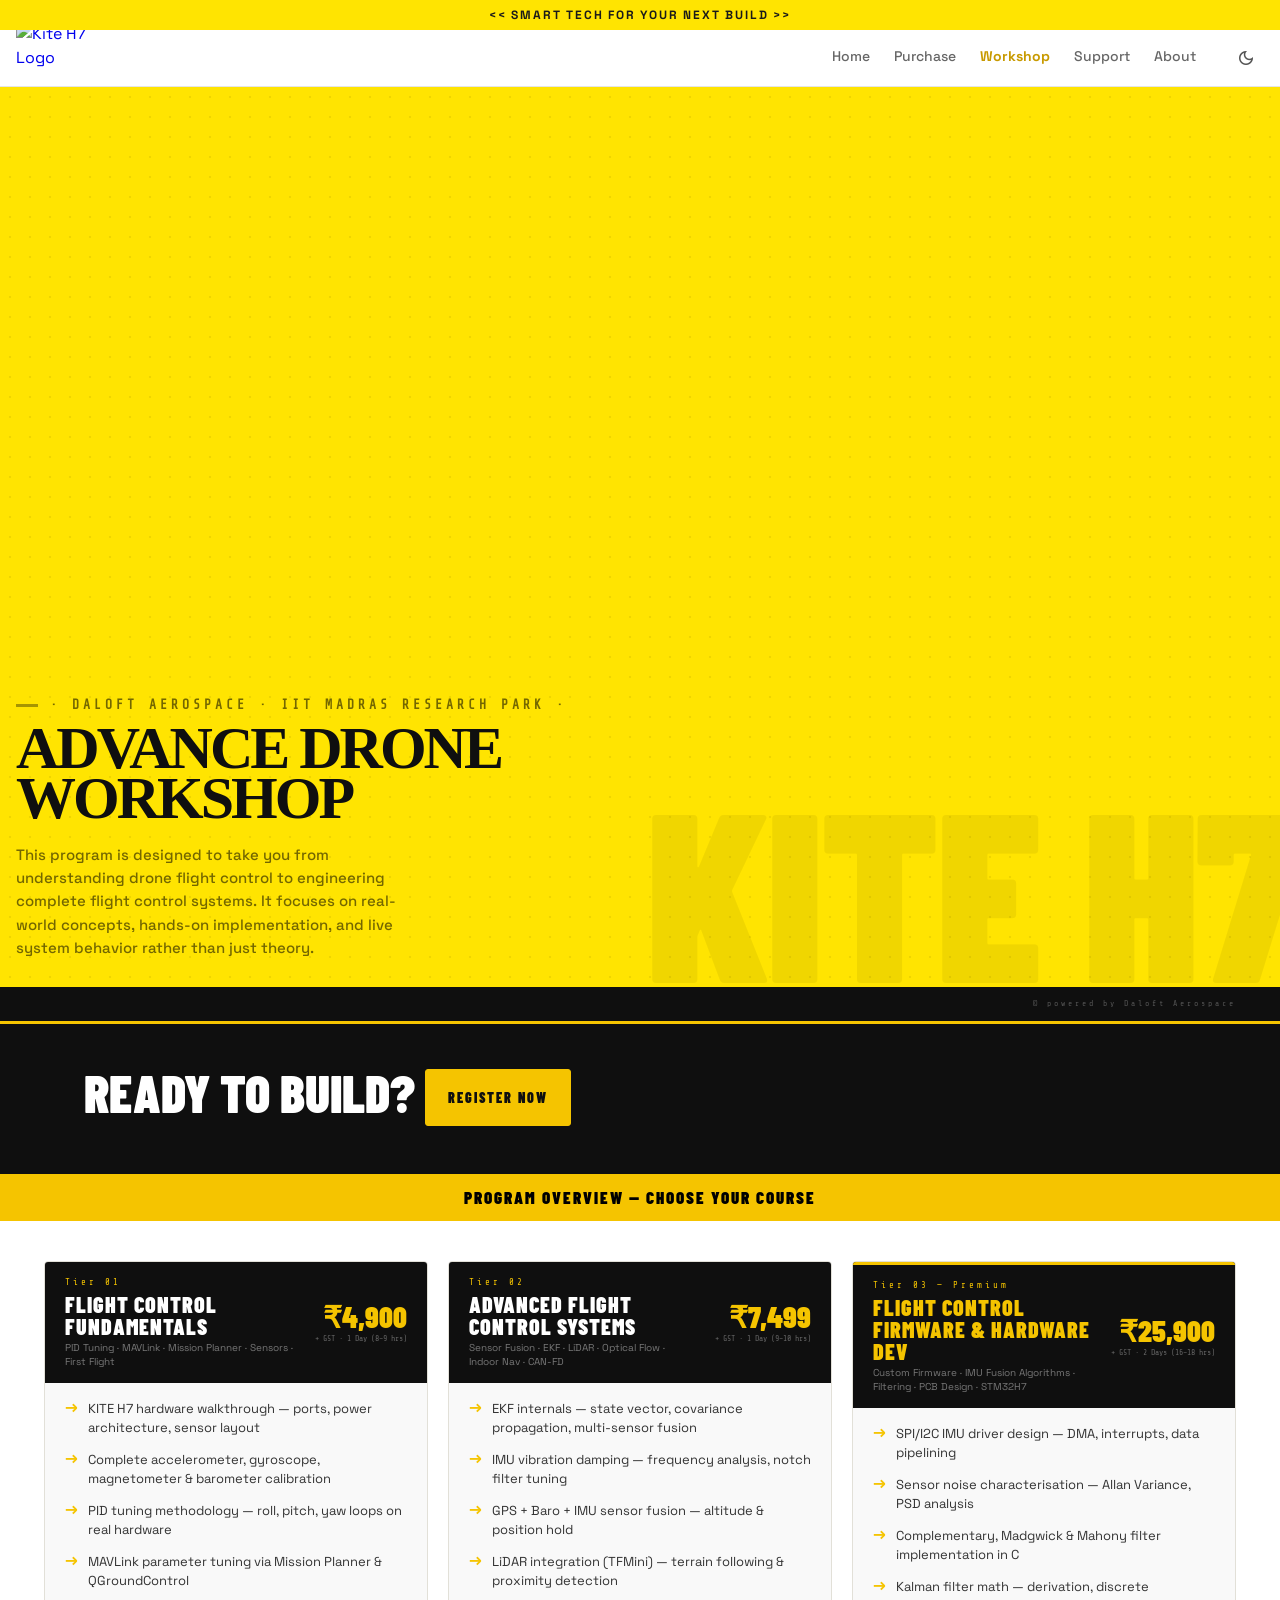
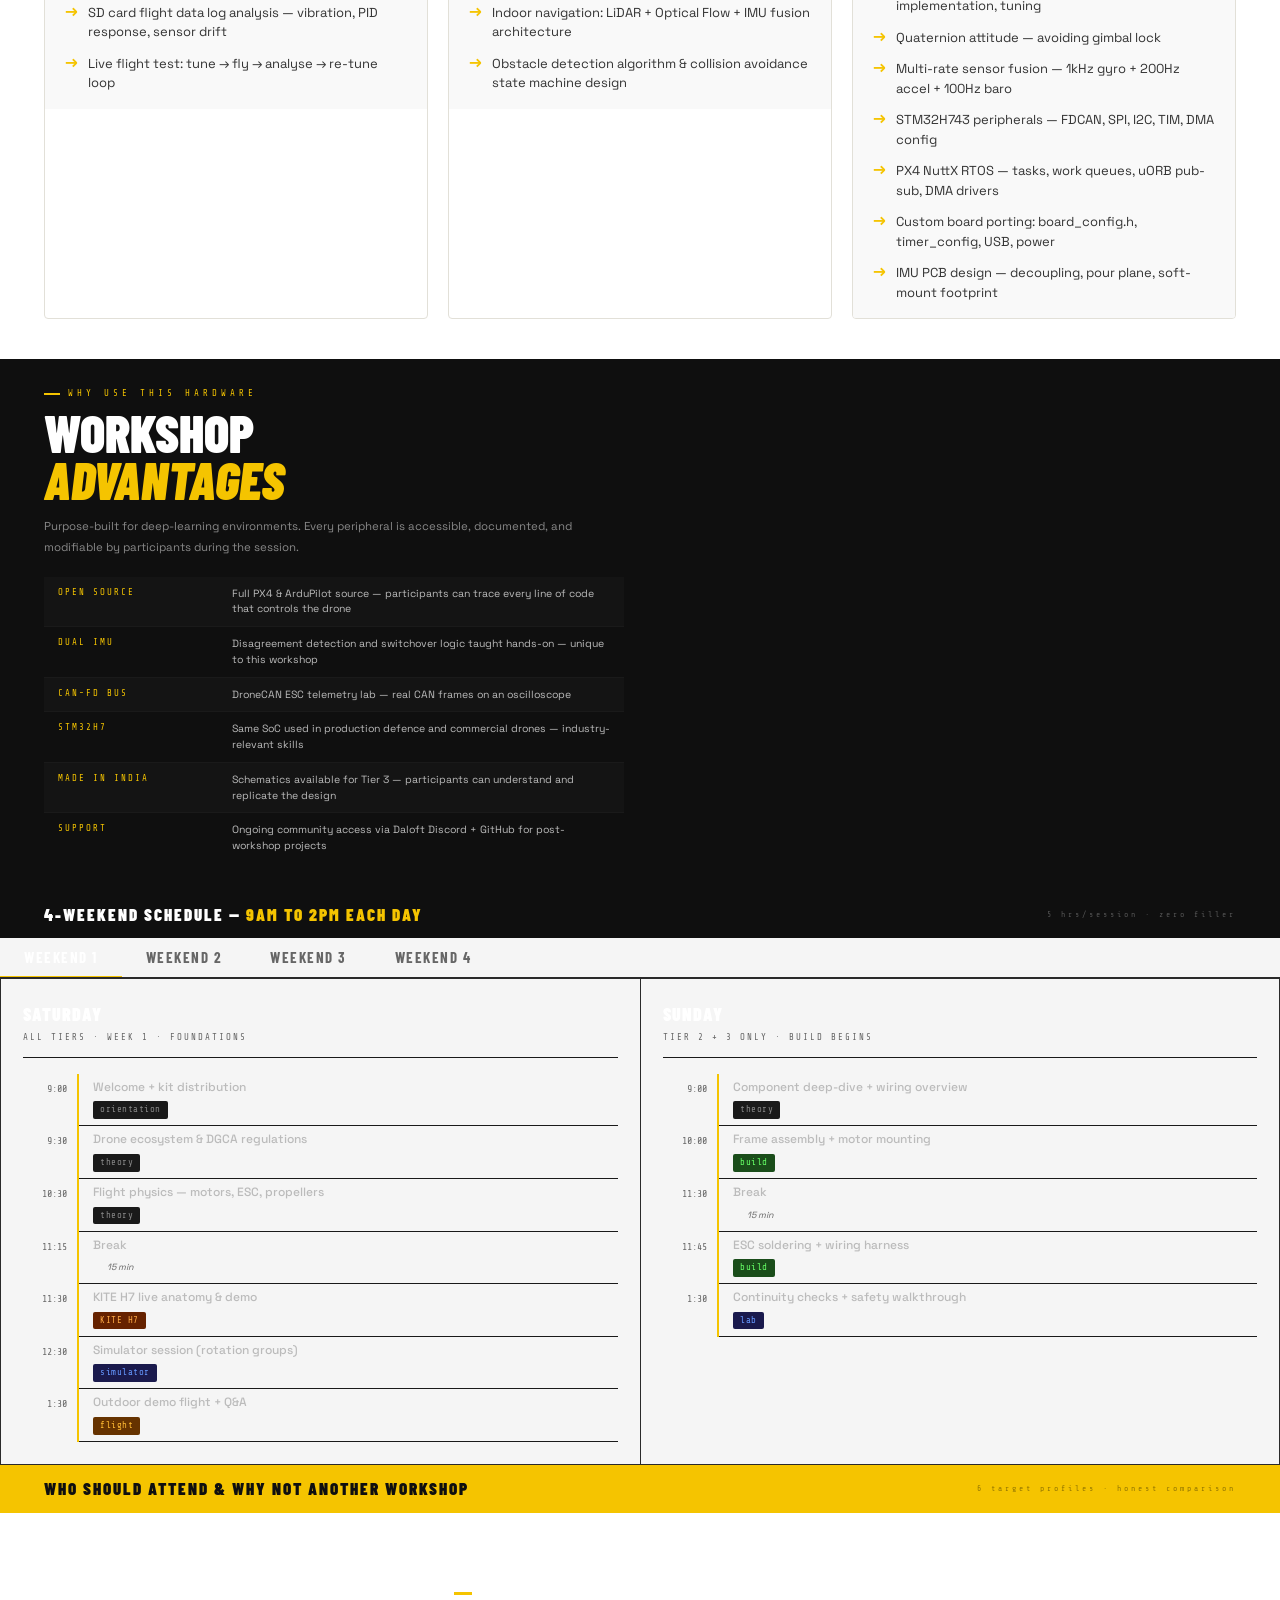
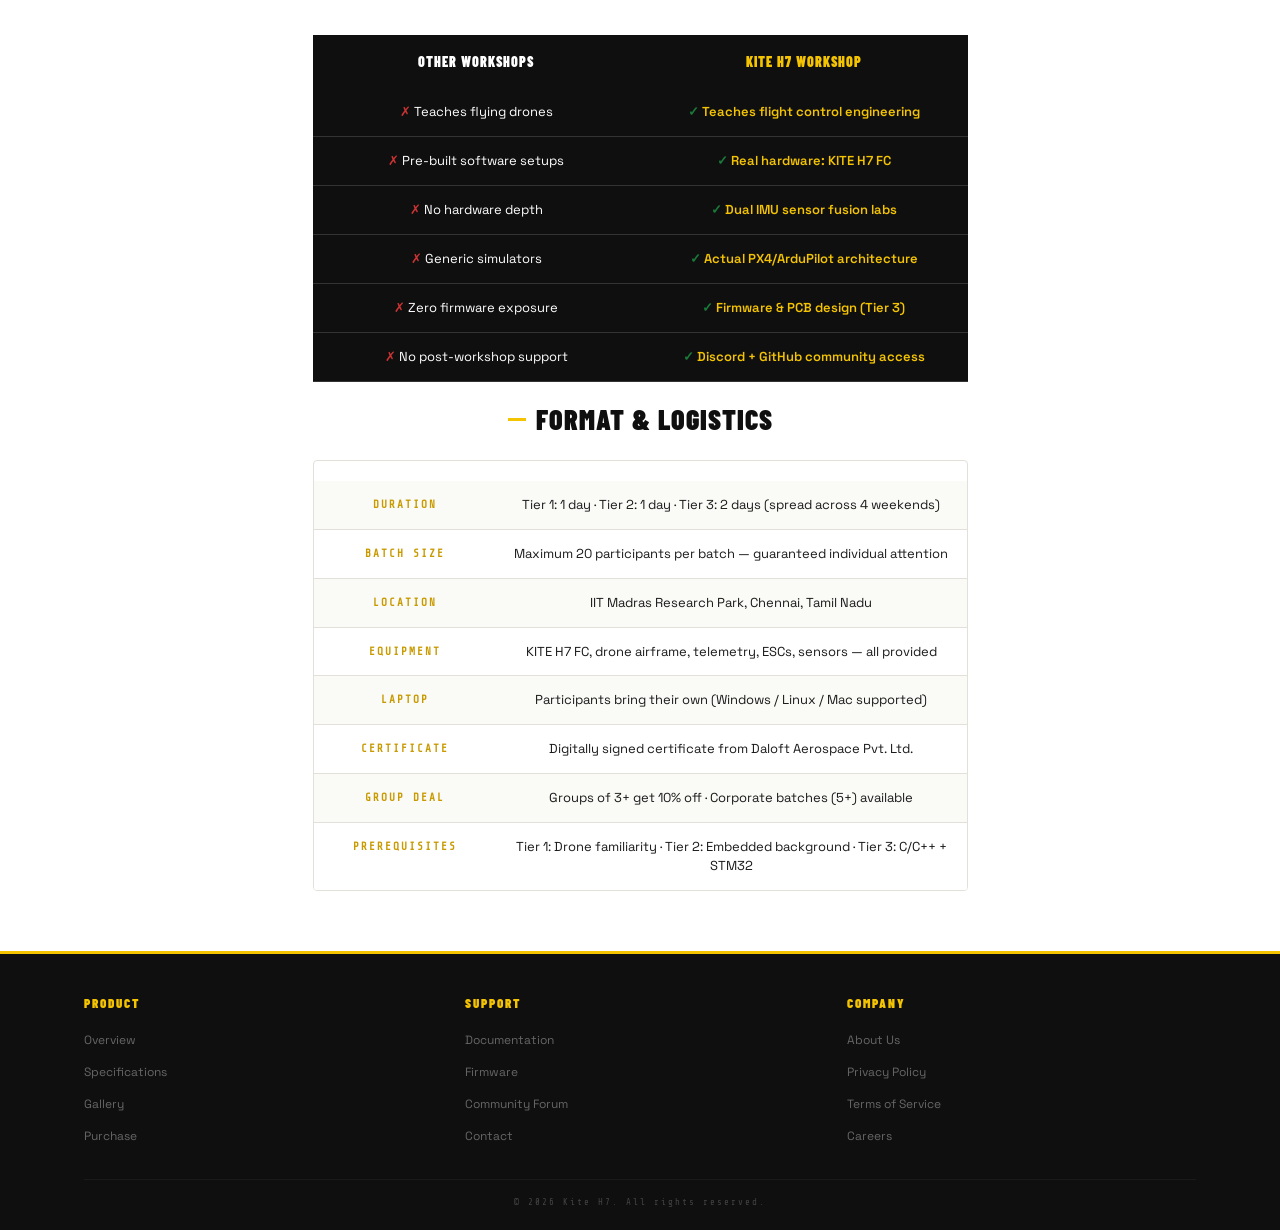
==== commit 28a70436: "Merge branch 'main' of https://github.com/Gkinfobox/kitronix" ====
--- a/kitronix-workshop.html
+++ b/kitronix-workshop.html
@@ -20,178 +20,6 @@
       --bk:#0F0F0F;--bk2:#1a1a1a;
       --wh:#FFFFFF;--off:#FAFAF7;--light:#F5F4EF;--light2:#EEEDE8;
       --ref-text:#1A1A1A;--text2:#4A4A4A;--muted:#888;--border:#E2E0D8;
-      --bg-main: #f5f5f5;
-      --surface-light: #ffffff;
-      --text-charcoal: #1a1a1a;
-      --text-dark: #555555;
-      --tech-border: rgba(0, 0, 0, 0.1);
-      --tech-grey-light: #f0f0f0;
-    }
-
-    /* ── Dark Theme Variables ── */
-    [data-theme="dark"] {
-      --bg-main: #0f0f0f;
-      --surface-light: #1a1a1a;
-      --text-charcoal: #e8e8e8;
-      --text-dark: #a0a0a0;
-      --tech-border: rgba(255, 255, 255, 0.1);
-      --tech-grey-light: #222222;
-      --ref-text: #e8e8e8;
-      --text2: #a0a0a0;
-      --border: rgba(255, 255, 255, 0.1);
-      --bk: #FFFFFF;
-      --wh: #0F0F0F;
-      --off: #1a1a1a;
-      --light: #242424;
-      --light2: #2a2a2a;
-    }
-
-    /* ── Dark Mode Component Overrides ── */
-    [data-theme="dark"] .hero {
-      background: #F5C400 !important;
-      color: var(--text-charcoal);
-    }
-    
-    [data-theme="dark"] .hero-eyebrow,
-    [data-theme="dark"] .hero-title,
-    [data-theme="dark"] .hero-tagline {
-      color: var(--text-charcoal);
-    }
-
-    [data-theme="dark"] .tiers-section {
-      background: var(--bg-main);
-    }
-
-    [data-theme="dark"] .tier-card {
-      background: var(--surface-light);
-      border-color: var(--tech-border);
-      color: var(--text-charcoal);
-    }
-
-    [data-theme="dark"] .tier-body {
-      background: var(--tech-grey-light);
-      color: var(--text-charcoal);
-    }
-
-    [data-theme="dark"] .tier-head {
-      background: var(--surface-light);
-      color: var(--text-charcoal);
-    }
-
-    [data-theme="dark"] .hw-section {
-      background: var(--bg-main);
-      color: var(--text-charcoal);
-    }
-
-    [data-theme="dark"] .hw-inner {
-      background: var(--bg-main);
-      color: var(--text-charcoal);
-    }
-
-    [data-theme="dark"] .hw-desc {
-      color: var(--text-dark);
-    }
-
-    [data-theme="dark"] .adv-grid {
-      background: var(--bg-main);
-      color: var(--text-charcoal);
-    }
-
-    [data-theme="dark"] .adv-box {
-      background: var(--surface-light);
-      border-color: var(--tech-border);
-      border-top-color: var(--y);
-      color: var(--text-charcoal);
-    }
-
-    [data-theme="dark"] .adv-desc {
-      color: var(--text-dark);
-    }
-
-    [data-theme="dark"] .p4-body {
-      background: var(--bg-main);
-      color: var(--text-charcoal);
-    }
-
-    [data-theme="dark"] .compare-table {
-      background: var(--bg-main);
-    }
-
-    [data-theme="dark"] .compare-table th {
-      background: var(--surface-light);
-      color: var(--text-charcoal);
-      border-bottom: 1px solid var(--tech-border);
-    }
-
-    [data-theme="dark"] .compare-table th:last-child {
-      color: var(--y);
-    }
-
-    [data-theme="dark"] .compare-table td {
-      background: var(--bg-main);
-      color: var(--text-charcoal);
-      border-bottom-color: var(--tech-border);
-    }
-
-    [data-theme="dark"] .compare-table td:last-child {
-      color: var(--y);
-    }
-
-    [data-theme="dark"] .log-table {
-      background: var(--surface-light);
-    }
-
-    [data-theme="dark"] .log-table tr {
-      border-bottom-color: var(--tech-border);
-    }
-
-    [data-theme="dark"] .log-table td {
-      background: var(--surface-light);
-      color: var(--text-charcoal);
-    }
-
-    [data-theme="dark"] .log-table td:first-child {
-      color: var(--y);
-      background: var(--surface-light);
-    }
-
-    [data-theme="dark"] .log-table tr:nth-child(odd) td {
-      background: var(--tech-grey-light);
-    }
-
-    [data-theme="dark"] .ref-section-title {
-      color: var(--text-charcoal);
-    }
-
-    [data-theme="dark"] .aud-card {
-      background: var(--surface-light);
-      border-top-color: var(--y);
-      color: var(--text-charcoal);
-    }
-
-    [data-theme="dark"] .aud-title {
-      color: var(--text-charcoal);
-    }
-
-    [data-theme="dark"] .aud-desc {
-      color: var(--text-dark);
-    }
-
-    [data-theme="dark"] .spec-table tr {
-      border-bottom-color: var(--tech-border);
-    }
-
-    [data-theme="dark"] .spec-table td:first-child {
-      color: var(--y);
-    }
-
-    [data-theme="dark"] .spec-table td:last-child {
-      color: var(--text-dark);
-    }
-
-    [data-theme="dark"] body {
-      background-color: var(--bg-main);
-      color: var(--text-charcoal);
     }
 
     /* Section topbars */
@@ -212,52 +40,19 @@
     .ref-sec-title{font-family:'Barlow Condensed',sans-serif;font-size:clamp(36px,5.5vw,54px);font-weight:900;text-transform:uppercase;line-height:.9;margin-bottom:10px}
     .ref-sec-title span{color:var(--y);font-style:italic}
 
-    /* ── HERO TITLE ── */
-    .hero-title .l2{font-family:'Bebas Neue',sans-serif;font-size:clamp(2.5rem,8vw,5rem);font-weight:900;letter-spacing:0.08em;white-space:nowrap;overflow:hidden;text-overflow:ellipsis}
-    .hero-title .l6{letter-spacing:0.32em;word-spacing:0.15em;white-space:nowrap;margin-left: 1%;}
-
-    /* ── HERO BACKGROUND ── */
-    .hero{background:#F5C400;color:var(--bk)}
-    .hero-eyebrow{color:var(--bk)}
-    .hero-title{color:var(--bk)}
-    .hero-tagline{color:var(--bk)}
-
-    /* ── HERO CTA BUTTONS ── */
-    .hero-cta-buttons{display:flex;gap:20px;justify-content:center;margin-top:32px}
-    .hero-cta-btn{font-family:'Barlow Condensed',sans-serif;font-size:16px;font-weight:900;letter-spacing:2px;text-transform:uppercase;padding:14px 32px;border:none;border-radius:3px;text-decoration:none;cursor:pointer;display:inline-block;transition:all 0.3s ease;box-shadow:0 4px 12px rgba(0,0,0,0.1)}
-    .hero-contact-btn{background:var(--wh);color:var(--bk)}
-    .hero-contact-btn:hover{background:var(--y);color:var(--bk);transform:translateY(-2px);box-shadow:0 6px 16px rgba(0,0,0,0.15)}
-    .hero-register-btn{background:var(--wh);color:var(--bk)}
-    .hero-register-btn:hover{background:var(--y);color:var(--bk);transform:translateY(-2px);box-shadow:0 6px 16px rgba(0,0,0,0.15)}
-
     /* ── TIER CARDS ── */
     .tiers-section{background:#fff}
     .tiers-inner{padding:40px 44px;display:grid;grid-template-columns:repeat(3,1fr);gap:20px}
 
-    .tier-card{border-radius:6px;overflow:hidden;border:1px solid #e0e0e0;background:#fff;display:flex;flex-direction:column;transition:all 0.3s ease;cursor:pointer}
-    .tier-card:hover{transform:translateY(-8px);box-shadow:0 12px 24px rgba(0,0,0,0.15);border-color:#F5C400}
-    .tier-card:nth-child(1){border-top:3px solid #F5C400}
-    .tier-card:nth-child(2){border-top:3px solid #F5C400}
-    .tier-card:nth-child(3){border-top:3px solid #F5C400}
-    
-    .tier-head{padding:20px;display:flex;flex-direction:row;align-items:center;justify-content:space-between;background:#000;border:none;min-height:100px}
-    .tier-head.t3h{border-top:none}
-    .th-num{font-family:'Share Tech Mono',monospace;font-size:11px;letter-spacing:2px;text-transform:uppercase;font-weight:700;margin-bottom:8px;color:var(--y)}
-    .tier-card:nth-child(1) .th-num{color:#F5C400}
-    .tier-card:nth-child(2) .th-num{color:#F5C400}
-    .tier-card:nth-child(3) .th-num{color:#F5C400}
-
-    .th-name{font-family:'Barlow Condensed',sans-serif;font-size:24px;font-weight:900;color:var(--y);text-transform:uppercase;letter-spacing:0.5px;line-height:1.2;margin-bottom:0}
-    .th-sub{font-size:12px;color:#999;margin-top:0;line-height:1.5;display:none}
-    
-    .th-price{text-align:right;flex-shrink:0;margin:0}
-    .th-price .amount{font-family:'Barlow Condensed',sans-serif;font-size:36px;font-weight:900;line-height:1;margin-bottom:0;color:var(--y)}
-    .th-price .hrs{font-family:'Barlow Condensed',sans-serif;font-size:12px;line-height:1;margin-bottom:0;color:#fcfbfb}
-    .tier-card:nth-child(1) .th-price .amount{color:#F5C400}
-    .tier-card:nth-child(2) .th-price .amount{color:#F5C400}
-    .tier-card:nth-child(3) .th-price .amount{color:#F5C400}
-    
-    .th-price .gst{font-family:'Share Tech Mono',monospace;font-size:11px;color:#999;display:none}
+    .tier-card{border-radius:4px;overflow:hidden;border:1px solid var(--border)}
+    .tier-head{padding:14px 20px;display:flex;align-items:center;justify-content:space-between;background:var(--bk)}
+    .tier-head.t3h{border-top:3px solid var(--y)}
+    .th-num{font-family:'Share Tech Mono',monospace;font-size:9px;letter-spacing:3px;color:var(--y);margin-bottom:3px}
+    .th-name{font-family:'Barlow Condensed',sans-serif;font-size:22px;font-weight:900;color:var(--wh);text-transform:uppercase;letter-spacing:1px;line-height:1}
+    .th-sub{font-size:10px;color:#777;margin-top:4px;line-height:1.4}
+    .th-price{text-align:right;flex-shrink:0;margin-left:20px}
+    .th-price .amount{font-family:'Barlow Condensed',sans-serif;font-size:30px;font-weight:900;color:var(--y);line-height:1}
+    .th-price .gst{font-family:'Share Tech Mono',monospace;font-size:8px;color:#666;display:block;margin-top:2px}
 
     .tier-body{background:#f9f9f9;padding:16px 20px;display:flex;flex-direction:column;gap:12px;flex-grow:1}
     .tier-body.t3b{grid-template-columns:1fr}
@@ -412,9 +207,7 @@
 
     /* RESPONSIVE */
     @media(max-width:860px){
-      .sec-topbar,.sec-topbar-y,.adv-grid,.sch-inner,.hw-inner,.p4-body{padding-left:20px;padding-right:20px}
-      .hero{padding-bottom:60px}
-      .tiers-inner{padding-left:20px;padding-right:20px;grid-template-columns:1fr}
+      .sec-topbar,.sec-topbar-y,.adv-grid,.sch-inner,.hw-inner,.tiers-inner,.p4-body{padding-left:20px;padding-right:20px}
       .tier-body,.tier-body.t3b{grid-template-columns:1fr}
       .hw-inner,.p4-body{grid-template-columns:1fr}
       .wp.on{grid-template-columns:1fr}
@@ -423,27 +216,6 @@
       .reg-wrap{grid-template-columns:1fr}
       .rform-row-2{grid-template-columns:1fr}
       .audience-grid{grid-template-columns:1fr}
-      .format-grid{grid-template-columns:1fr !important;gap:16px}
-      .rtb-grid{display:flex !important;flex-direction:column;gap:40px}
-      .rtb-grid > div:first-child{order:1}
-      .rtb-grid > div:last-child{order:2}
-      .rtb-buttons{display:flex !important;justify-content:center;margin-bottom:24px}
-      .rtb-buttons a{width:fit-content;display:inline-flex;margin-bottom:0}
-      .rtb-qr-wrapper{display:flex !important;justify-content:center;align-items:center;flex-direction:column;margin-top:0;gap:24px}
-      .rtb-grid > div:first-child > div:last-child{order:3;width:100%;margin-top:24px;padding-top:24px;border-top:1px solid #333333 !important}
-      .ready-build-section{padding:60px 20px}
-      .stb-title{font-size:13px}
-      .hero-cta-btn{font-size:13px;padding:12px 24px}
-      .hero-tagline{max-width:100%;line-height:1.5}
-      .hero-title .l2{font-size:clamp(2.3rem,7vw,3.5rem);font-weight:900;letter-spacing:0.15em;white-space:nowrap;text-shadow:0px 2px 4px rgba(0,0,0,0.3)}
-      .hero-title .l6{letter-spacing:0.18em;word-spacing:0.22em;white-space:nowrap; margin-left: 1%;}
-      .who-section{max-width:100%;padding:0}
-      .p4-body{padding:20px 20px;max-width:100%}
-      .compare-table{font-size:14px}
-      .compare-table th{padding:10px 12px;font-size:12px}
-      .compare-table td{padding:8px 12px}
-      .log-table td{padding:9px 12px;font-size:14px}
-      .why-not-title{font-size:20px}
     }
     </style>
 </head>
@@ -478,62 +250,43 @@
 
 <!-- ═══════════ HERO ═══════════ -->
 <div class="hero" id="top">
- <div class="hero-inner" style="display: flex; align-items: flex-start; justify-content: space-between;">
-    
-    <!-- Left side — all text content -->
+
+ 
+  <div class="hero-inner">
     <div class="hero-title">
-      <span class="l2" style="font-style: normal; color: #0F0F0F;">ADVANCE DRONE</span>
-      <span class="l2" style="font-style: normal; color: #FFFFFF; width: fit-content; display: inline-block;">AUTOPILOT</span>
-      <span class="l2" style="font-style: normal; color: #0F0F0F; display: block;">KITE H7 WORKSHOP</span>
+
+       <div class="hero-eyebrow">
+    <p>· Daloft Aerospace · IIT Madras Research Park · </p>
+  </div>
+      <span class="l2" style="font-family: akira">Advance Drone</span>
+      <span class="l2" style="font-family: akira">Workshop</span>
     </div>
-
-    <!-- Right side — two lines + logo -->
-    <div class="hero-logo">
-      <!-- two sentences — visible on mobile too -->
-      <div class="hero-logo-text">
-        DEEP TECH WORKSHOP<br>
-        HARDWARE POWERED BY
-      </div>
-      <img src="assets/edited/logo.jpeg" alt="Daloft logo">
+    <p class="hero-tagline">This program is designed to take you from understanding drone flight control to engineering complete flight control systems. It focuses on real-world concepts, hands-on implementation, and live system behavior rather than just theory.</p>
+  </div>
+
+  
+</div>
+
+<div id="tiers">
+  <div class="sec-topbar">
+    <div class="stb-right light"> &copy; powered by Daloft Aerospace</div>
+  </div>
+</div>
+
+<!-- CTA Section: Enquire & Buy -->
+<section class="cta-strip">
+    <div class="cta-strip-accent"></div>
+    <div class="cta-strip-inner">
+        <div class="cta-strip-text">
+          <div class="cta-strip-buttons">            
+            <h2>Ready to Build?</h2>                      
+            <a href="product.html" class="cta-strip-btn cta-strip-buy">
+               Register Now
+            </a>
+          </div>
+        </div>
     </div>
-
-
-
-</div>
-    <div style="font-family: 'Share Tech Mono', monospace; font-size: 11px; letter-spacing: 2px; text-transform: uppercase; color: #0F0F0F; font-weight: 700; margin-bottom: 20px;">BUILD • TUNE • ENGINEER</div>
-    <p class="hero-tagline" style="font-size: 15px; color: #0F0F0F; line-height: 1.6; max-width: 500px;">From drone subsystems to embedded flight control system engineering — hands-on with real hardware</p>
-    <div class="hero-cta-buttons" style="justify-content: center;">
-      <a href="https://wa.me/917200275179?text=Have%20questions%3F%20Get%20expert%20support%20throughout%20the%20workshop." target="_blank" class="hero-cta-btn hero-contact-btn">
-          Contact Us
-        </a>
-      <a href="https://docs.google.com/forms/d/e/1FAIpQLSfp_VA4SfrVzxtgOk47ykCc1ITO9MasZ5jdmla_WrinbU3pGg/viewform?usp=preview" class="hero-cta-btn hero-register-btn">Register Now</a>
-    </div>
-  </div>
-</div>
-
-
-
-
-
-
-<!-- ═══════════ VENUE STRIP ═══════════ -->
-<div style="background: #0F0F0F; padding: 28px 44px; display: flex; align-items: center; justify-content: space-between; flex-wrap: wrap; gap: 20px;">
-
-    <!-- Left — Contact -->
-    <div style="font-family: 'Share Tech Mono', monospace; font-size: 13px; font-weight: 700; letter-spacing: 2px; text-transform: uppercase; color: #F5C400;">
-        CONTACT US : <span style="color: #F5C400;">+91 9790755179</span>
-    </div>
-
-    <!-- Center — Venue -->
-    <div style="display: flex; align-items: center; gap: 10px; font-family: 'Share Tech Mono', monospace; font-size: 13px; font-weight: 700; letter-spacing: 1px; text-transform: uppercase; color: #ffffff; text-align: center;">
-        <span style="font-size: 20px;">📍</span>
-        <span>Venue : IIT Madras Research<br>Park, Chennai</span>
-    </div>
-
-    <!-- Right — IITM Logo -->
-    <div style="flex-shrink: 0;">
-        <img src="assets/edited/wlogo.png" alt="IITM Research Park" style="height: 80px; object-fit: contain;">
-    </div>
+</section>
 
 </div>
 
@@ -554,20 +307,30 @@
       <div class="tier-card">
         <div class="tier-head">
           <div class="th-left">
-            <div class="th-name" style="color:var(--y)">FLIGHT CONTROL FUNDAMENTALS</div>
+            <div class="th-num">Tier 01</div>
+            <div class="th-name">Flight Control Fundamentals</div>
+            <div class="th-sub">PID Tuning · MAVLink · Mission Planner · Sensors · First Flight</div>
           </div>
           <div class="th-price">
             <div class="amount">₹4,900</div>
-            <div class="hrs">Total 20hrs | 4 Weekend Sessions<br>4hrs/session + 8hrs Field Test</div>
+            <span class="gst">+ GST · 1 Day (8–9 hrs)</span>
           </div>
         </div>
         <div class="tier-body">
-          <div class="ti"><div class="ti-arrow">→</div><div class="ti-text">Sensor Calibration - Calibrating accelerometer, gyroscope, magnetometer, RC, and ESC for stable flight performance</div></div>
-          <div class="ti"><div class="ti-arrow">→</div><div class="ti-text">Pre-Flight Setup & Safety - Essential safety checks, arming procedures, flight modes, and failsafe configurations.</div></div>
-          <div class="ti"><div class="ti-arrow">→</div><div class="ti-text">PID Control Fundamentals - Basic understanding of P, I, D control loops and cascaded attitude-rate control structure.</div></div>
-          <div class="ti"><div class="ti-arrow">→</div><div class="ti-text">Flight Testing & Logging - Conducting test flights, enabling logs, and analyzing flight data for debugging.</div></div>
-          <div class="ti"><div class="ti-arrow">→</div><div class="ti-text">Ground Control Station Setup - Connecting and configuring Mission Planner or QGroundControl for parameter setup and monitoring.</div></div>
-  
+          <div class="ti"><div class="ti-arrow">→</div><div class="ti-text">KITE H7 hardware walkthrough — ports, power architecture, sensor layout</div></div>
+          <div class="ti"><div class="ti-arrow">→</div><div class="ti-text">Complete accelerometer, gyroscope, magnetometer &amp; barometer calibration</div></div>
+          <div class="ti"><div class="ti-arrow">→</div><div class="ti-text">PID tuning methodology — roll, pitch, yaw loops on real hardware</div></div>
+          <div class="ti"><div class="ti-arrow">→</div><div class="ti-text">MAVLink parameter tuning via Mission Planner &amp; QGroundControl</div></div>
+          <div class="ti"><div class="ti-arrow">→</div><div class="ti-text">SD card flight data log analysis — vibration, PID response, sensor drift</div></div>
+          <div class="ti"><div class="ti-arrow">→</div><div class="ti-text">Live flight test: tune → fly → analyse → re-tune loop</div></div>
+        </div>
+        <div class="tier-foot">
+          <div class="tf-label">You Leave With:</div>
+          <div class="tf-chip">Calibrated KITE H7</div>
+          <div class="tf-chip">PID Parameter Sheet</div>
+          <div class="tf-chip">Flight Data Logs</div>
+          <div class="tf-chip">Certificate</div>
+          <div class="tf-ideal">Ideal: Operators upgrading to engineers · Aero students · Hobbyists</div>
         </div>
       </div>
 
@@ -575,19 +338,30 @@
       <div class="tier-card">
         <div class="tier-head">
           <div class="th-left">
-            <div class="th-name" style="color:var(--y)">ADVANCED FLIGHT CONTROL SYSTEMS</div>
+            <div class="th-num">Tier 02</div>
+            <div class="th-name">Advanced Flight Control Systems</div>
+            <div class="th-sub">Sensor Fusion · EKF · LiDAR · Optical Flow · Indoor Nav · CAN-FD</div>
           </div>
           <div class="th-price">
             <div class="amount">₹7,499</div>
-            <div class="hrs">Total 26hrs | 4 Weekend Sessions<br>8hrs/session + 8hrs Field Test</div>
+            <span class="gst">+ GST · 1 Day (9–10 hrs)</span>
           </div>
         </div>
         <div class="tier-body">
-          <div class="ti"><div class="ti-arrow">→</div><div class="ti-text">Optical Flow Sensor Fundamentals - Working principle of optical flow, velocity estimation, and its role in position hold without GPS.</div></div>
-          <div class="ti"><div class="ti-arrow">→</div><div class="ti-text">Lidar Altimeter Integration - Using lidar for precise altitude measurement, sensor placement, and configuration for stable height hold.</div></div>
-          <div class="ti"><div class="ti-arrow">→</div><div class="ti-text">Sensor Integration with Flight Controller - Connecting and configuring optical flow, lidar altimeter, and 360 lidar with the flight controller.</div></div>
-          <div class="ti"><div class="ti-arrow">→</div><div class="ti-text">Indoor Navigation Setup - Combining optical flow and lidar for controlled indoor flight and navigation.</div></div>
-          <div class="ti"><div class="ti-arrow">→</div><div class="ti-text">Ground Control Configuration for Advanced Sensors - Parameter setup and calibration workflows for optical flow and lidar-based systems.</div></div>
+          <div class="ti"><div class="ti-arrow">→</div><div class="ti-text">EKF internals — state vector, covariance propagation, multi-sensor fusion</div></div>
+          <div class="ti"><div class="ti-arrow">→</div><div class="ti-text">IMU vibration damping — frequency analysis, notch filter tuning</div></div>
+          <div class="ti"><div class="ti-arrow">→</div><div class="ti-text">GPS + Baro + IMU sensor fusion — altitude &amp; position hold</div></div>
+          <div class="ti"><div class="ti-arrow">→</div><div class="ti-text">LiDAR integration (TFMini) — terrain following &amp; proximity detection</div></div>
+          <div class="ti"><div class="ti-arrow">→</div><div class="ti-text">Indoor navigation: LiDAR + Optical Flow + IMU fusion architecture</div></div>
+          <div class="ti"><div class="ti-arrow">→</div><div class="ti-text">Obstacle detection algorithm &amp; collision avoidance state machine design</div></div>
+        </div>
+        <div class="tier-foot">
+          <div class="tf-label">You Leave With:</div>
+          <div class="tf-chip">Sensor Fusion Lab Reports</div>
+          <div class="tf-chip">LiDAR + Flow Demo</div>
+          <div class="tf-chip">Custom EKF Params</div>
+          <div class="tf-chip">Certificate</div>
+          <div class="tf-ideal">Ideal: Embedded engineers · R&amp;D professionals · Startup tech leads</div>
         </div>
       </div>
 
@@ -595,19 +369,34 @@
       <div class="tier-card">
         <div class="tier-head t3h">
           <div class="th-left">
-            <div class="th-name" style="color:var(--y)">FLIGHT CONTROL FIRMWARE</div>
+            <div class="th-num" style="color:var(--y)">Tier 03 — Premium</div>
+            <div class="th-name" style="color:var(--y)">Flight Control Firmware &amp; Hardware Dev</div>
+            <div class="th-sub">Custom Firmware · IMU Fusion Algorithms · Filtering · PCB Design · STM32H7</div>
           </div>
           <div class="th-price">
             <div class="amount">₹25,900</div>
-            <div class="hrs">Total 30hrs | 5 Weekends<br>6hrs/session + 18hrs Field Test</div>
+            <span class="gst">+ GST · 2 Days (16–18 hrs)</span>
           </div>
         </div>
         <div class="tier-body">
-          <div class="ti"><div class="ti-arrow">→</div><div class="ti-text">Real-time flight system design — understanding control loops & scheduling (KITE H7 reference)</div></div>
-          <div class="ti"><div class="ti-arrow">→</div><div class="ti-text">ARM-based microcontroller architecture for flight control systems (STM32 Cortex-M)</div></div>
-          <div class="ti"><div class="ti-arrow">→</div><div class="ti-text">Custom sensor driver development — SPI/I2C with DMA, interrupts & latency optimization</div></div>
-          <div class="ti"><div class="ti-arrow">→</div><div class="ti-text">Complementary filter implementation – real-time attitude estimation from gyro + accelerometer</div></div>
-          <div class="ti"><div class="ti-arrow">→</div><div class="ti-text">IMU PCB design – schematic &amp; layout for sensor integration and optimal performance</div></div>
+          <div class="ti"><div class="ti-arrow">→</div><div class="ti-text">SPI/I2C IMU driver design — DMA, interrupts, data pipelining</div></div>
+          <div class="ti"><div class="ti-arrow">→</div><div class="ti-text">Sensor noise characterisation — Allan Variance, PSD analysis</div></div>
+          <div class="ti"><div class="ti-arrow">→</div><div class="ti-text">Complementary, Madgwick &amp; Mahony filter implementation in C</div></div>
+          <div class="ti"><div class="ti-arrow">→</div><div class="ti-text">Kalman filter math — derivation, discrete implementation, tuning</div></div>
+          <div class="ti"><div class="ti-arrow">→</div><div class="ti-text">Quaternion attitude — avoiding gimbal lock</div></div>
+          <div class="ti"><div class="ti-arrow">→</div><div class="ti-text">Multi-rate sensor fusion — 1kHz gyro + 200Hz accel + 100Hz baro</div></div>
+          <div class="ti"><div class="ti-arrow">→</div><div class="ti-text">STM32H743 peripherals — FDCAN, SPI, I2C, TIM, DMA config</div></div>
+          <div class="ti"><div class="ti-arrow">→</div><div class="ti-text">PX4 NuttX RTOS — tasks, work queues, uORB pub-sub, DMA drivers</div></div>
+          <div class="ti"><div class="ti-arrow">→</div><div class="ti-text">Custom board porting: board_config.h, timer_config, USB, power</div></div>
+          <div class="ti"><div class="ti-arrow">→</div><div class="ti-text">IMU PCB design — decoupling, pour plane, soft-mount footprint</div></div>
+        </div>
+        <div class="tier-foot" style="background:var(--ylight)">
+          <div class="tf-label">You Leave With:</div>
+          <div class="tf-chip">STM32H7 IMU Fusion Firmware (C Source)</div>
+          <div class="tf-chip">KiCad Schematic + PCB Files</div>
+          <div class="tf-chip">Allan Variance Tool</div>
+          <div class="tf-chip">30-min Mentorship</div>
+          <div class="tf-chip">LOR (on request)</div>
         </div>
       </div>
 
@@ -617,149 +406,169 @@
 <!-- ═══════════ WHO + COMPARE ═══════════ -->
 
   <div class="hw-section">
-    <div style="background-color: var(--y); padding: 24px 44px; display: flex; align-items: center; justify-content: center;">
-      <div class="ref-section-title why-not-title" style="color: var(--bk); margin-bottom: 0;">WHY <span style="color:#FFFFFF;">CHOOSE</span> THIS WORKSHOP ?</div>
+    <div class="hw-inner rev">
+      
+      <div>
+        <div class="ey">Why Use This Hardware</div>
+        <div class="hw-title" style="margin-bottom:14px">Workshop<br><span>Advantages</span></div>
+        <p class="hw-desc">Purpose-built for deep-learning environments. Every peripheral is accessible, documented, and modifiable by participants during the session.</p>
+        <table class="spec-table" style="margin-top:0">
+          <tr><td>OPEN SOURCE</td><td>Full PX4 &amp; ArduPilot source — participants can trace every line of code that controls the drone</td></tr>
+          <tr><td>DUAL IMU</td><td>Disagreement detection and switchover logic taught hands-on — unique to this workshop</td></tr>
+          <tr><td>CAN-FD BUS</td><td>DroneCAN ESC telemetry lab — real CAN frames on an oscilloscope</td></tr>
+          <tr><td>STM32H7</td><td>Same SoC used in production defence and commercial drones — industry-relevant skills</td></tr>
+          <tr><td>MADE IN INDIA</td><td>Schematics available for Tier 3 — participants can understand and replicate the design</td></tr>
+          <tr><td>SUPPORT</td><td>Ongoing community access via Daloft Discord + GitHub for post-workshop projects</td></tr>
+        </table>
+      </div>
     </div>
+  </div>
+</div>
+
+<!-- ═══════════ SCHEDULE ═══════════ -->
+<div id="schedule">
+  <div class="sec-topbar">
+    <div class="stb-title light">4-Weekend Schedule — <span style="color:var(--y)">9am to 2pm each day</span></div>
+    <div class="stb-right light">5 hrs/session · zero filler</div>
+  </div>
+  <div class="sch-section">
     <div class="sch-inner rev">
-      <div class="p4-body rev" style="background:var(--bk);padding:40px;margin-bottom:0">
-    <div style="background:var(--bk);border-radius:0;overflow:hidden;padding:0;width:100%;max-width:900px;margin:0 auto">
+      <div class="wk-tabs">
+        <button class="wt on" onclick="sw(0,this)">Weekend 1</button>
+        <button class="wt" onclick="sw(1,this)">Weekend 2</button>
+        <button class="wt" onclick="sw(2,this)">Weekend 3</button>
+        <button class="wt" onclick="sw(3,this)">Weekend 4</button>
+      </div>
+
+      <div class="wp on" id="wp0">
+        <div class="dc">
+          <div class="dh"><div class="dn">Saturday</div><div class="ds">All tiers · Week 1 · Foundations</div></div>
+          <div class="sr"><div class="st">9:00</div><div class="sb"><div class="sn">Welcome + kit distribution</div><span class="sg sg-t">orientation</span></div></div>
+          <div class="sr"><div class="st">9:30</div><div class="sb"><div class="sn">Drone ecosystem &amp; DGCA regulations</div><span class="sg sg-t">theory</span></div></div>
+          <div class="sr"><div class="st">10:30</div><div class="sb"><div class="sn">Flight physics — motors, ESC, propellers</div><span class="sg sg-t">theory</span></div></div>
+          <div class="sr"><div class="st">11:15</div><div class="sb"><div class="sn">Break</div><span class="sg-br">15 min</span></div></div>
+          <div class="sr"><div class="st">11:30</div><div class="sb"><div class="sn">KITE H7 live anatomy &amp; demo</div><span class="sg sg-fc">KITE H7</span></div></div>
+          <div class="sr"><div class="st">12:30</div><div class="sb"><div class="sn">Simulator session (rotation groups)</div><span class="sg sg-l">simulator</span></div></div>
+          <div class="sr"><div class="st">1:30</div><div class="sb"><div class="sn">Outdoor demo flight + Q&amp;A</div><span class="sg sg-f">flight</span></div></div>
+        </div>
+        <div class="dc">
+          <div class="dh"><div class="dn">Sunday</div><div class="ds">Tier 2 + 3 only · Build begins</div></div>
+          <div class="sr"><div class="st">9:00</div><div class="sb"><div class="sn">Component deep-dive + wiring overview</div><span class="sg sg-t">theory</span></div></div>
+          <div class="sr"><div class="st">10:00</div><div class="sb"><div class="sn">Frame assembly + motor mounting</div><span class="sg sg-b">build</span></div></div>
+          <div class="sr"><div class="st">11:30</div><div class="sb"><div class="sn">Break</div><span class="sg-br">15 min</span></div></div>
+          <div class="sr"><div class="st">11:45</div><div class="sb"><div class="sn">ESC soldering + wiring harness</div><span class="sg sg-b">build</span></div></div>
+          <div class="sr"><div class="st">1:30</div><div class="sb"><div class="sn">Continuity checks + safety walkthrough</div><span class="sg sg-l">lab</span></div></div>
+        </div>
+      </div>
+
+      <div class="wp" id="wp1">
+        <div class="dc">
+          <div class="dh"><div class="dn">Saturday</div><div class="ds">All tiers · Week 2 · Configuration</div></div>
+          <div class="sr"><div class="st">9:00</div><div class="sb"><div class="sn">T1 — Review quiz + drone career paths</div><span class="sg sg-t">T1</span></div></div>
+          <div class="sr"><div class="st">10:00</div><div class="sb"><div class="sn">KITE H7 flashing + configurator walkthrough</div><span class="sg sg-fc">KITE H7</span></div></div>
+          <div class="sr"><div class="st">11:15</div><div class="sb"><div class="sn">Break</div><span class="sg-br">15 min</span></div></div>
+          <div class="sr"><div class="st">11:30</div><div class="sb"><div class="sn">Receiver binding + radio calibration</div><span class="sg sg-l">lab</span></div></div>
+          <div class="sr"><div class="st">12:30</div><div class="sb"><div class="sn">Motor direction test + prop installation</div><span class="sg sg-b">build</span></div></div>
+          <div class="sr"><div class="st">1:30</div><div class="sb"><div class="sn">T1 — Extended simulator + hover demo</div><span class="sg sg-f">T1 demo</span></div></div>
+        </div>
+        <div class="dc">
+          <div class="dh"><div class="dn">Sunday</div><div class="ds">Tier 2 + 3 · PID &amp; first hover</div></div>
+          <div class="sr"><div class="st">9:00</div><div class="sb"><div class="sn">PID theory — P, I, D explained</div><span class="sg sg-t">theory</span></div></div>
+          <div class="sr"><div class="st">10:30</div><div class="sb"><div class="sn">PID tuning hands-on on KITE H7</div><span class="sg sg-fc">KITE H7</span></div></div>
+          <div class="sr"><div class="st">12:00</div><div class="sb"><div class="sn">Break</div><span class="sg-br">15 min</span></div></div>
+          <div class="sr"><div class="st">12:15</div><div class="sb"><div class="sn">Pre-flight checklist + safety briefing</div><span class="sg sg-t">safety</span></div></div>
+          <div class="sr"><div class="st">1:00</div><div class="sb"><div class="sn">First tethered hover — your drone!</div><span class="sg sg-f">first flight</span></div></div>
+        </div>
+      </div>
+
+      <div class="wp" id="wp2">
+        <div class="dc">
+          <div class="dh"><div class="dn">Saturday</div><div class="ds">All tiers · Week 3 · Flight + T1 Graduation</div></div>
+          <div class="sr"><div class="st">9:00</div><div class="sb"><div class="sn">T1 — Drone industry &amp; career deep dive</div><span class="sg sg-t">T1</span></div></div>
+          <div class="sr"><div class="st">10:00</div><div class="sb"><div class="sn">Free outdoor flight session (T2+T3)</div><span class="sg sg-f">flight</span></div></div>
+          <div class="sr"><div class="st">11:15</div><div class="sb"><div class="sn">Break</div><span class="sg-br">15 min</span></div></div>
+          <div class="sr"><div class="st">11:30</div><div class="sb"><div class="sn">T1 — Certificate + KITE H7 showcase + coupon</div><span class="sg sg-fc">T1 graduation</span></div></div>
+          <div class="sr"><div class="st">12:30</div><div class="sb"><div class="sn">Oscillation fix + flight troubleshooting</div><span class="sg sg-l">lab</span></div></div>
+          <div class="sr"><div class="st">1:30</div><div class="sb"><div class="sn">Acro mode intro + fail-safe configuration</div><span class="sg sg-t">theory</span></div></div>
+        </div>
+        <div class="dc">
+          <div class="dh"><div class="dn">Sunday</div><div class="ds">Tier 3 only · KITE H7 firmware exclusive</div></div>
+          <div class="sr"><div class="st">9:00</div><div class="sb"><div class="sn">KITE H7 architecture — full 4-hour session</div><span class="sg sg-fc">T3 exclusive</span></div></div>
+          <div class="sr"><div class="st">11:00</div><div class="sb"><div class="sn">Break</div><span class="sg-br">15 min</span></div></div>
+          <div class="sr"><div class="st">11:15</div><div class="sb"><div class="sn">Custom firmware flash + pin mapping</div><span class="sg sg-l">lab</span></div></div>
+          <div class="sr"><div class="st">12:30</div><div class="sb"><div class="sn">MAVLink intro + Mission Planner tour</div><span class="sg sg-t">theory</span></div></div>
+          <div class="sr"><div class="st">1:30</div><div class="sb"><div class="sn">GPS module wiring + integration test</div><span class="sg sg-b">build</span></div></div>
+        </div>
+      </div>
+
+      <div class="wp" id="wp3">
+        <div class="dc">
+          <div class="dh"><div class="dn">Saturday</div><div class="ds">Tier 2 Graduation · Week 4</div></div>
+          <div class="sr"><div class="st">9:00</div><div class="sb"><div class="sn">Final build review + troubleshooting</div><span class="sg sg-l">lab</span></div></div>
+          <div class="sr"><div class="st">10:30</div><div class="sb"><div class="sn">Precision flight challenge (timed)</div><span class="sg sg-f">flight challenge</span></div></div>
+          <div class="sr"><div class="st">11:30</div><div class="sb"><div class="sn">Break</div><span class="sg-br">15 min</span></div></div>
+          <div class="sr"><div class="st">11:45</div><div class="sb"><div class="sn">KITE H7 credit voucher + community onboard</div><span class="sg sg-fc">KITE H7 offer</span></div></div>
+          <div class="sr"><div class="st">12:30</div><div class="sb"><div class="sn">T2 certificate ceremony + group photo</div><span class="sg sg-b">T2 graduation</span></div></div>
+          <div class="sr"><div class="st">1:30</div><div class="sb"><div class="sn">Testimonial video + feedback form</div><span class="sg sg-t">wrap-up</span></div></div>
+        </div>
+        <div class="dc">
+          <div class="dh"><div class="dn">Sunday</div><div class="ds">Tier 3 Graduation · Autonomous Mission</div></div>
+          <div class="sr"><div class="st">9:00</div><div class="sb"><div class="sn">Design your autonomous waypoint mission</div><span class="sg sg-l">lab</span></div></div>
+          <div class="sr"><div class="st">10:30</div><div class="sb"><div class="sn">Execute participant-planned auto mission</div><span class="sg sg-f">auto flight</span></div></div>
+          <div class="sr"><div class="st">11:30</div><div class="sb"><div class="sn">Break</div><span class="sg-br">15 min</span></div></div>
+          <div class="sr"><div class="st">11:45</div><div class="sb"><div class="sn">KITE H7 unit handout + support onboarding</div><span class="sg sg-fc">KITE H7 included</span></div></div>
+          <div class="sr"><div class="st">12:30</div><div class="sb"><div class="sn">LOR + T3 certificate ceremony</div><span class="sg sg-b">T3 graduation</span></div></div>
+          <div class="sr"><div class="st">1:30</div><div class="sb"><div class="sn">Open Q&amp;A + future projects discussion</div><span class="sg sg-t">wrap-up</span></div></div>
+        </div>
+      </div>
+
+    </div>
+  </div>
+</div>
+
+<!-- ═══════════ WHO + COMPARE ═══════════ -->
+<div class="who-section">
+  <div class="sec-topbar-y">
+    <div class="stb-title dark">Who Should Attend &amp; Why Not Another Workshop</div>
+    <div class="stb-right dark">6 target profiles · honest comparison</div>
+  </div>
+  <div class="p4-body rev">
+    <div>
+      <div class="ref-section-title">Why Not Another Workshop</div>
       <table class="compare-table">
-        <tr><th>GENERIC WORKSHOPS</th><th>KITE H7 WORKSHOP</th></tr>
-        <tr><td><span class="bad">✗</span> Basic flight operation</td><td><span class="good">✓</span> Deep focus on flight dynamics</td></tr>
-        <tr><td><span class="bad">✗</span> Pre - build hardware</td><td><span class="good">✓</span> Inhouse hardware: KITE H7 Flight Controller</td></tr>
-        <tr><td><span class="bad">✗</span> Limited hardware understanding</td><td><span class="good">✓</span> implementation of dual IMU sensor fusion with real-time data analysis</td></tr>
+        <tr><th>Other Workshops</th><th>KITE H7 Workshop</th></tr>
+        <tr><td><span class="bad">✗</span> Teaches flying drones</td><td><span class="good">✓</span> Teaches flight control engineering</td></tr>
+        <tr><td><span class="bad">✗</span> Pre-built software setups</td><td><span class="good">✓</span> Real hardware: KITE H7 FC</td></tr>
+        <tr><td><span class="bad">✗</span> No hardware depth</td><td><span class="good">✓</span> Dual IMU sensor fusion labs</td></tr>
         <tr><td><span class="bad">✗</span> Generic simulators</td><td><span class="good">✓</span> Actual PX4/ArduPilot architecture</td></tr>
-        <tr><td><span class="bad">✗</span> No firmware architecture exposure</td><td><span class="good">✓</span> Firmware development &amp; sensor driver implementation</td></tr>
-        <tr><td><span class="bad">✗</span> No external peripheral integration</td><td><span class="good">✓</span> External peripherals integration (e.g., LiDAR, flow sensor)</td></tr>
+        <tr><td><span class="bad">✗</span> Zero firmware exposure</td><td><span class="good">✓</span> Firmware &amp; PCB design (Tier 3)</td></tr>
+        <tr><td><span class="bad">✗</span> No post-workshop support</td><td><span class="good">✓</span> Discord + GitHub community access</td></tr>
       </table>
+
+      <div style="margin-top:16px">
+        <div class="ref-section-title">Format &amp; Logistics</div>
+        <div style="background:var(--wh);border:1px solid var(--border);border-radius:4px;overflow:hidden">
+          <table class="log-table">
+            <tr><td>Duration</td><td>Tier 1: 1 day · Tier 2: 1 day · Tier 3: 2 days (spread across 4 weekends)</td></tr>
+            <tr><td>Batch Size</td><td>Maximum 20 participants per batch — guaranteed individual attention</td></tr>
+            <tr><td>Location</td><td>IIT Madras Research Park, Chennai, Tamil Nadu</td></tr>
+            <tr><td>Equipment</td><td>KITE H7 FC, drone airframe, telemetry, ESCs, sensors — all provided</td></tr>
+            <tr><td>Laptop</td><td>Participants bring their own (Windows / Linux / Mac supported)</td></tr>
+            <tr><td>Certificate</td><td>Digitally signed certificate from Daloft Aerospace Pvt. Ltd.</td></tr>
+            <tr><td>Group Deal</td><td>Groups of 3+ get 10% off · Corporate batches (5+) available</td></tr>
+            <tr><td>Prerequisites</td><td>Tier 1: Drone familiarity · Tier 2: Embedded background · Tier 3: C/C++ + STM32</td></tr>
+          </table>
+        </div>
+      </div>
+
+     
     </div>
-    </div>
-
-    <!-- Ready to Build CTA -->
-    <div style="background:var(--bk);padding:40px;text-align:center;border-top:1px solid #242424;margin-top:0">
-      <div style="margin-bottom:12px">
-        <p style="color:var(--wh);font-size:18px;font-weight:600;margin:0;font-family:'Barlow Condensed',sans-serif;letter-spacing:1px">Do you want to build real drone system?</p>
-      </div>
-      <a href="https://docs.google.com/forms/d/e/1FAIpQLSfp_VA4SfrVzxtgOk47ykCc1ITO9MasZ5jdmla_WrinbU3pGg/viewform?usp=preview" style="background:var(--y);color:var(--bk);font-family:'Barlow Condensed',sans-serif;font-weight:900;font-size:16px;letter-spacing:2px;text-transform:uppercase;padding:14px 32px;border:none;border-radius:3px;text-decoration:none;cursor:pointer;display:inline-block;transition:all 0.3s ease;box-shadow:0 4px 12px rgba(0,0,0,0.1)" onmouseover="this.style.background='var(--yd)';this.style.transform='translateY(-2px)';this.style.boxShadow='0 6px 16px rgba(0,0,0,0.15)'" onmouseout="this.style.background='var(--y)';this.style.transform='translateY(0)';this.style.boxShadow='0 4px 12px rgba(0,0,0,0.1)'">Register Now</a>
-    </div>
-    </div>
-  </div>
-
-  <!-- Format & Logistics Section -->
-  <div style="background:var(--wh);padding:60px 44px">
-    <div style="max-width:1300px;margin:0 auto">
-      <div class="ref-section-title" style="color: var(--bk); margin-bottom: 40px;">WORKSHOP FORMAT</div>
-      <div style="display:grid;grid-template-columns:repeat(2,1fr);gap:24px" class="format-grid">
-        <!-- DURATION -->
-        <div style="background:#E8E8E0;border-radius:4px;padding:24px;display:flex;flex-direction:column;justify-content:flex-start">
-          <div style="font-family:'Share Tech Mono',monospace;font-size:11px;letter-spacing:2px;text-transform:uppercase;color:#0F0F0F;font-weight:700;margin-bottom:12px">DURATION</div>
-          <div style="font-family:'Barlow',sans-serif;font-size:14px;color:#0F0F0F;line-height:1.7">
-            Tier 1: 4 Weekend Sessions · 4 Sessions · 20 hrs<br>
-            Tier 2: 4 Weekend Sessions · 4 Sessions · 26 hrs<br>
-            Tier 3: 5 Weekend Sessions · 5 Sessions · 30 hrs
-          </div>
-        </div>
-        
-        <!-- BATCH MODEL -->
-        <div style="background:#E8E8E0;border-radius:4px;padding:24px;display:flex;flex-direction:column;justify-content:flex-start">
-          <div style="font-family:'Share Tech Mono',monospace;font-size:11px;letter-spacing:2px;text-transform:uppercase;color:#0F0F0F;font-weight:700;margin-bottom:12px">BATCH MODEL</div>
-          <div style="font-family:'Barlow',sans-serif;font-size:14px;color:#0F0F0F;line-height:1.7">
-            5 - 6 Members Per Team [Guaranteed Individual Attention]
-          </div>
-        </div>
-        
-        <!-- LOCATION -->
-        <div style="background:#E8E8E0;border-radius:4px;padding:24px;display:flex;flex-direction:column;justify-content:flex-start">
-          <div style="font-family:'Share Tech Mono',monospace;font-size:11px;letter-spacing:2px;text-transform:uppercase;color:#0F0F0F;font-weight:700;margin-bottom:12px">LOCATION</div>
-          <div style="font-family:'Barlow',sans-serif;font-size:14px;color:#0F0F0F;line-height:1.7">
-            IIT Madras Research Park, Chennai, Tamil Nadu
-          </div>
-        </div>
-        
-        <!-- HANDS ON TOOLS -->
-        <div style="background:#E8E8E0;border-radius:4px;padding:24px;display:flex;flex-direction:column;justify-content:flex-start">
-          <div style="font-family:'Share Tech Mono',monospace;font-size:11px;letter-spacing:2px;text-transform:uppercase;color:#0F0F0F;font-weight:700;margin-bottom:12px">HANDS ON TOOLS</div>
-          <div style="font-family:'Barlow',sans-serif;font-size:14px;color:#0F0F0F;line-height:1.7">
-            LiDAR, Optical Flow, Kite H7 Flight Controller, Complete Drone Kits, Embedded C IDE and GCS integration
-          </div>
-        </div>
-        
-        <!-- LAPTOP -->
-        <div style="background:#E8E8E0;border-radius:4px;padding:24px;display:flex;flex-direction:column;justify-content:flex-start">
-          <div style="font-family:'Share Tech Mono',monospace;font-size:11px;letter-spacing:2px;text-transform:uppercase;color:#0F0F0F;font-weight:700;margin-bottom:12px">LAPTOP</div>
-          <div style="font-family:'Barlow',sans-serif;font-size:14px;color:#0F0F0F;line-height:1.7">
-            Bring your own<br>(Windows / Linux / Mac supported)
-          </div>
-        </div>
-        
-        <!-- CERTIFICATE -->
-        <div style="background:#E8E8E0;border-radius:4px;padding:24px;display:flex;flex-direction:column;justify-content:flex-start">
-          <div style="font-family:'Share Tech Mono',monospace;font-size:11px;letter-spacing:2px;text-transform:uppercase;color:#0F0F0F;font-weight:700;margin-bottom:12px">CERTIFICATE</div>
-          <div style="font-family:'Barlow',sans-serif;font-size:14px;color:#0F0F0F;line-height:1.7">
-            Digitally signed – Kitronix
-          </div>
-        </div>
-        
-        <!-- GROUP DEAL -->
-        <div style="background:#E8E8E0;border-radius:4px;padding:24px;display:flex;flex-direction:column;justify-content:flex-start">
-          <div style="font-family:'Share Tech Mono',monospace;font-size:11px;letter-spacing:2px;text-transform:uppercase;color:#0F0F0F;font-weight:700;margin-bottom:12px">GROUP DEAL</div>
-          <div style="font-family:'Barlow',sans-serif;font-size:14px;color:#0F0F0F;line-height:1.7">
-            Group of 5 participants get 10% off
-          </div>
-        </div>
-        
-        <!-- PREREQUISITES -->
-        <div style="background:#E8E8E0;border-radius:4px;padding:24px;display:flex;flex-direction:column;justify-content:flex-start">
-          <div style="font-family:'Share Tech Mono',monospace;font-size:11px;letter-spacing:2px;text-transform:uppercase;color:#0F0F0F;font-weight:700;margin-bottom:12px">PREREQUISITES</div>
-          <div style="font-family:'Barlow',sans-serif;font-size:14px;color:#0F0F0F;line-height:1.7">
-            Autopilot · SLAM · Obstacle Avoidance · Flight Controller Firmware
-          </div>
-        </div>
-      </div>
-    </div>
-  </div>
+  </div>
+</div>
+
+<!-- ═══════════ REGISTER ═══════════ -->
+
      
-<!-- ═══════════ READY TO BUILD SECTION ═══════════ -->
-<div style="background:#0F0F0F;padding:80px 44px;position:relative;overflow:hidden" class="ready-build-section">
-  <div style="position:absolute;right:-50px;top:-50px;opacity:0.15;width:600px;height:600px;background-image:url('assets/your-kite-h7-image.png');background-repeat:no-repeat;background-size:contain;pointer-events:none;z-index:0"></div>
-  
-  <div style="max-width:1300px;margin:0 auto;position:relative;z-index:1">
-    <div style="display:grid;grid-template-columns:1fr 1fr;gap:60px;align-items:center" class="rtb-grid">
-      <!-- LEFT CONTENT -->
-      <div>
-        <h2 style="font-family:'Barlow Condensed',sans-serif;font-size:clamp(2.5rem,5vw,3.5rem);font-weight:900;text-transform:uppercase;color:#FFFFFF;line-height:0.9;margin-bottom:20px;letter-spacing:-1px">READY TO BUILD<br><span style="color:#F5C400">REAL DRONE</span><br>SYSTEMS?</h2>
-        
-        <p style="font-family:'Barlow',sans-serif;font-size:15px;color:#CCCCCC;line-height:1.8;margin-bottom:32px;max-width:500px">Join India's most technical drone workshop. Hands-on with real KITE H7 FC at IIT Madras Research Park. Limited seats per batch – don't miss out.</p>
-        
-        <div style="display:flex;gap:16px;margin-bottom:16px" class="rtb-buttons">
-          <a href="https://docs.google.com/forms/d/e/1FAIpQLSfp_VA4SfrVzxtgOk47ykCc1ITO9MasZ5jdmla_WrinbU3pGg/viewform?usp=preview" style="background:#F5C400;color:#0F0F0F;font-family:'Barlow Condensed',sans-serif;font-weight:900;font-size:14px;letter-spacing:2px;text-transform:uppercase;padding:14px 32px;border:none;border-radius:3px;text-decoration:none;cursor:pointer;display:inline-flex;align-items:center;gap:8px;transition:all 0.3s ease;box-shadow:0 4px 12px rgba(245,196,0,0.3)" onmouseover="this.style.background='#C89A00';this.style.transform='translateY(-2px)';this.style.boxShadow='0 6px 16px rgba(245,196,0,0.4)'" onmouseout="this.style.background='#F5C400';this.style.transform='translateY(0)';this.style.boxShadow='0 4px 12px rgba(245,196,0,0.3)'">
-            <span style="font-size:18px">→</span> REGISTER NOW
-          </a>
-        </div>
-        
-        <div style="display:grid;grid-template-columns:1fr 1fr;gap:24px;margin-top:40px;padding-top:24px;border-top:1px solid #333333">
-          <div>
-            <div style="font-family:'Share Tech Mono',monospace;font-size:9px;letter-spacing:2px;text-transform:uppercase;color:#888888;margin-bottom:8px">LOCATION</div>
-            <div style="color:#CCCCCC;font-family:'Barlow',sans-serif;font-size:14px"><span style="font-size: 20px;">📍</span>IIT Madras Research Park, Chennai</div>
-          </div>
-        </div>
-      </div>
-      
-      <!-- RIGHT QR CODE -->
-      <div style="display:flex;flex-direction:column;gap:32px;align-items:center;justify-content:center" class="rtb-qr-wrapper">
-        <!-- QR - REGISTER -->
-        <div style="background:#F5C400;padding:20px;border-radius:8px;box-shadow:0 8px 24px rgba(0,0,0,0.3)">
-          <div style="background:#FFFFFF;padding:16px;border-radius:4px;width:200px;height:200px;display:flex;align-items:center;justify-content:center;overflow:hidden">
-            <img src="assets/edited/QR1.png" alt="Register QR Code" style="width:100%;height:100%;object-fit:contain">
-          </div>
-          <div style="text-align:center;margin-top:12px">
-            <div style="font-family:'Share Tech Mono',monospace;font-size:10px;letter-spacing:1px;text-transform:uppercase;color:#0F0F0F;font-weight:700">REGISTER NOW</div>
-          </div>
-        </div>
-      </div>
-    </div>
-  </div>
-</div>
 
 <!-- Footer -->
 <footer>
--- a/kit_styles.css
+++ b/kit_styles.css
@@ -1,28 +1,15 @@
-@font-face {
-    font-family: 'Ethnocentric';
-    src: url('ethnocentric/Ethnocentric-Regular.otf') format('opentype');
-    font-weight: normal;
-    font-style: normal;
-}
-
-@font-face {
-    font-family: 'TheBoldFont';
-    src: url('the_bold_font/THEBOLDFONT-FREEVERSION.woff2') format('woff2'),
-         url('the_bold_font/THEBOLDFONT-FREEVERSION.woff') format('woff'),
-         url('the_bold_font/THEBOLDFONT-FREEVERSION.ttf') format('truetype');
-    font-weight: normal;
-    font-style: normal;
-}
-
-/* ══════════════════════════════════════════
-   RESET & BASE
-══════════════════════════════════════════ */
+/* ═══════════════════════════════════════════════════════════════════
+   KITRONIX — WORKSHOP PAGE STYLES
+   Full stylesheet covering: base, header, hero, gallery, sections,
+   tier cards, hardware, schedule, compare, register, footer
+   Fonts: Space Grotesk · Orbitron · Barlow Condensed · Share Tech Mono
+═══════════════════════════════════════════════════════════════════ */
+
+/* ── RESET & ROOT ── */
 *, *::before, *::after {
+    box-sizing: border-box;
     margin: 0;
     padding: 0;
-    box-sizing: border-box;
-    scrollbar-width: thin;
-    scrollbar-color: #a0a0a0 #e8e8e8;
 }
 
 :root {
@@ -51,33 +38,89 @@
     --tech-border: rgba(255, 255, 255, 0.1);
     --tech-grey-light: #222222;
     --primary-ultra-light: rgba(255, 228, 1, 0.08);
-}
-
-[data-theme="dark"] header { background-color: rgba(15, 15, 15, 0.97); border-bottom-color: rgba(255, 255, 255, 0.08); }
-[data-theme="dark"] nav a { color: rgba(255, 255, 255, 0.6); }
-[data-theme="dark"] nav a:hover { color: var(--primary); }
-[data-theme="dark"] .section-description { color: rgba(255, 255, 255, 0.45); }
-[data-theme="dark"] .spec-label { color: rgba(255, 255, 255, 0.5); }
-[data-theme="dark"] .spec-item { border-bottom-color: rgba(255, 255, 255, 0.07); }
-[data-theme="dark"] .support-card p { color: rgba(255, 255, 255, 0.5); }
+    --dark-bg: #0f0f0f;
+
+    /* Workshop tokens dark */
+    --bg-primary: #0F0F0F;
+    --bg-secondary: #1a1a1a;
+    --text-primary: #FAFAF7;
+    --text-secondary: #EEEDE8;
+    --text-muted: #888888;
+    --border-color: #2a2a2a;
+    --w: #0F0F0F;
+    --off: #141414;
+    --light: #1c1c1c;
+    --light2: #242424;
+    --text: #FAFAF7;
+    --text2: #EEEDE8;
+    --border: #2a2a2a;
+}
+
+/* ── Dark Mode Component Overrides ── */
+[data-theme="dark"] header {
+    background-color: rgba(15, 15, 15, 0.97);
+    border-bottom-color: rgba(255, 255, 255, 0.08);
+}
+
+[data-theme="dark"] nav a,
+[data-theme="dark"] #mainNavWorkshop a {
+    color: rgba(255, 255, 255, 0.6);
+}
+
+[data-theme="dark"] nav a:hover,
+[data-theme="dark"] #mainNavWorkshop a:hover {
+    color: var(--primary);
+}
+
+[data-theme="dark"] .section-description {
+    color: rgba(255, 255, 255, 0.45);
+}
+
+[data-theme="dark"] .spec-label {
+    color: rgba(255, 255, 255, 0.5);
+}
+
+[data-theme="dark"] .spec-item {
+    border-bottom-color: rgba(255, 255, 255, 0.07);
+}
+
+[data-theme="dark"] .support-card p {
+    color: rgba(255, 255, 255, 0.5);
+}
+
 [data-theme="dark"] .support-card:nth-child(1),
 [data-theme="dark"] .support-card:nth-child(2),
-[data-theme="dark"] .support-card:nth-child(3) { background: linear-gradient(135deg, var(--surface-light) 0%, rgba(255,228,1,0.05) 100%); }
-[data-theme="dark"] .footer-section a { color: rgba(255, 255, 255, 0.45); }
-[data-theme="dark"] .social-links a { color: rgba(255, 255, 255, 0.35); }
-[data-theme="dark"] .footer-bottom { color: rgba(255, 255, 255, 0.35); border-top-color: rgba(255, 255, 255, 0.08); }
-[data-theme="dark"] .footer-desc { color: rgba(255, 255, 255, 0.45); }
-[data-theme="dark"] .contact-form { background-color: var(--surface-light); }
-[data-theme="dark"] .form-input,
-[data-theme="dark"] .form-textarea { background-color: #111111; color: var(--text-charcoal); border-color: rgba(255, 255, 255, 0.12); }
-[data-theme="dark"] .form-label { color: var(--text-charcoal); }
-[data-theme="dark"] .gallery-item { border-color: rgba(255, 255, 255, 0.07); }
-[data-theme="dark"] .reddit-card { background: var(--surface-light); border-color: rgba(255, 255, 255, 0.1); }
-[data-theme="dark"] .reddit-card h3 { color: var(--text-charcoal); }
-[data-theme="dark"] .reddit-card p { color: rgba(255, 255, 255, 0.5); }
-[data-theme="dark"] .reddit-card-header { color: rgba(255, 255, 255, 0.4); }
-[data-theme="dark"] .reddit-card-footer { color: rgba(255, 255, 255, 0.35); border-top-color: rgba(255, 255, 255, 0.08); }
-[data-theme="dark"] .icon-btn { color: var(--text-charcoal); border-color: rgba(255, 255, 255, 0.15); }
+[data-theme="dark"] .support-card:nth-child(3) {
+    background: linear-gradient(135deg, var(--surface-light) 0%, rgba(255, 228, 1, 0.05) 100%);
+}
+
+[data-theme="dark"] .footer-section a {
+    color: rgba(255, 255, 255, 0.45);
+}
+
+[data-theme="dark"] .icon-btn {
+    color: var(--text-charcoal);
+    border-color: rgba(255, 255, 255, 0.15);
+}
+
+[data-theme="dark"] .ref-section-title { color: var(--w); }
+
+/* ── Scrollbar Styles ── */
+::-webkit-scrollbar { width: 12px; }
+::-webkit-scrollbar-track {
+    background: #e8e8e8;
+    border-left: 1px solid var(--tech-border);
+}
+::-webkit-scrollbar-thumb {
+    background: #a0a0a0;
+    border-radius: 6px;
+    border: 2px solid #e8e8e8;
+}
+::-webkit-scrollbar-thumb:hover {
+    background: #707070;
+    border: 2px solid #c0c0c0;
+}
+* { scrollbar-width: thin; scrollbar-color: #a0a0a0 #e8e8e8; }
 
 html { scroll-behavior: smooth; }
 
@@ -87,16 +130,13 @@
     color: var(--text-charcoal);
     overflow-x: hidden;
     overflow-y: scroll;
-}
-
-::-webkit-scrollbar { width: 12px; }
-::-webkit-scrollbar-track { background: #e8e8e8; border-left: 1px solid var(--tech-border); }
-::-webkit-scrollbar-thumb { background: #a0a0a0; border-radius: 6px; border: 2px solid #e8e8e8; }
-::-webkit-scrollbar-thumb:hover { background: #707070; border: 2px solid #c0c0c0; }
+    scroll-behavior: smooth;
+    line-height: 1.5;
+}
 
 
 /* ══════════════════════════════════════════
-   YELLOW STRIP
+   YELLOW STRIP (top announcement bar)
 ══════════════════════════════════════════ */
 .yellow-strip {
     width: 100%;
@@ -120,10 +160,7 @@
 }
 @media (max-width: 480px) { .yellow-strip { font-size: 0.6rem; letter-spacing: 0.08em; } }
 
-
-/* ══════════════════════════════════════════
-   HEADER
-══════════════════════════════════════════ */
+/* Header Styles */
 header {
     position: sticky;
     top: 23px;
@@ -146,459 +183,1686 @@
     gap: 2rem;
 }
 
-.logo { display: flex; align-items: center; gap: 0.5rem; text-decoration: none; }
-
-nav { display: flex; align-items: center; gap: 1.5rem; margin-left: auto; }
-nav a { color: rgba(0,0,0,0.6); text-decoration: none; font-size: 0.875rem; font-weight: 500; transition: all 0.3s ease; position: relative; padding-bottom: 4px; }
-nav a::after { content: ''; position: absolute; bottom: 0; left: 50%; width: 0; height: 2px; background: linear-gradient(90deg, var(--card-variant-1), var(--card-variant-2)); transform: translateX(-50%); transition: width 0.3s ease; }
-nav a:hover::after, nav a.active::after { width: 100%; }
-nav a:hover { color: var(--primary); transform: translateY(-2px); }
-
-.main-nav { display: flex; align-items: center; gap: 1.5rem; }
-.main-nav a { color: rgba(0,0,0,0.6); text-decoration: none; font-size: 0.875rem; font-weight: 500; transition: all 0.3s ease; position: relative; padding-bottom: 4px; }
-.main-nav a::after { content: ''; position: absolute; bottom: 0; left: 50%; width: 0; height: 2px; background: linear-gradient(90deg, var(--primary), var(--primary-dark)); transform: translateX(-50%); transition: width 0.3s ease; }
-.main-nav a:hover::after, .main-nav a.active::after { width: 100%; }
-.main-nav a:hover, .main-nav a.active { color: var(--primary); }
-
-.header-actions { display: flex; align-items: center; gap: 0.75rem; }
-.header-actions-right { display: flex; align-items: center; gap: 0.5rem; margin-left: auto; }
+/* Logo */
+.logo {
+    display: flex;
+    align-items: center;
+    gap: 0.5rem;
+    text-decoration: none;
+    flex-shrink: 0;
+}
+
+/* Nav links */
+#mainNavWorkshop,
+nav {
+    display: flex;
+    align-items: center;
+    gap: 1.5rem;
+    margin-left: auto;
+    list-style: none;
+}
+
+#mainNavWorkshop a,
+nav a {
+    color: rgba(0, 0, 0, 0.6);
+    text-decoration: none;
+    font-size: 0.875rem;
+    font-weight: 500;
+    transition: all 0.3s ease;
+    position: relative;
+    padding-bottom: 4px;
+    white-space: nowrap;
+}
+
+#mainNavWorkshop a::after,
+nav a::after {
+    content: '';
+    position: absolute;
+    bottom: 0;
+    left: 50%;
+    width: 0;
+    height: 2px;
+    background: linear-gradient(90deg, var(--card-variant-1), var(--card-variant-2));
+    transform: translateX(-50%);
+    transition: width 0.3s ease;
+}
+
+#mainNavWorkshop a:hover::after,
+#mainNavWorkshop a.active::after,
+nav a:hover::after,
+nav a.active::after {
+    width: 100%;
+}
+
+#mainNavWorkshop a:hover,
+nav a:hover {
+    color: var(--primary);
+    transform: translateY(-2px);
+}
+
+#mainNavWorkshop a[href="kitronix-workshop.html"] {
+    color: var(--yd);
+    font-weight: 700;
+}
+
+/* Header right actions */
+.header-actions-right {
+    display: flex;
+    align-items: center;
+    gap: 0.5rem;
+    margin-left: auto;
+    flex-shrink: 0;
+}
 
 @media (min-width: 1025px) {
     .header-actions-right .mobile-menu-btn { display: none !important; }
     .header-container { justify-content: flex-start; }
     .header-actions-right { margin-left: 0; }
 }
+
 @media (max-width: 1024px) {
-    .header-actions-right .mobile-menu-btn { display: flex; width: 36px; height: 36px; border: 1px solid var(--tech-border); background: transparent; color: var(--text-charcoal); cursor: pointer; align-items: center; justify-content: center; }
-}
-
-.theme-toggle-btn { width: 36px; height: 36px; border: none; background: transparent; color: var(--text-dark); cursor: pointer; display: flex; align-items: center; justify-content: center; border-radius: 50%; transition: color 0.25s ease, background 0.25s ease; flex-shrink: 0; padding: 0; }
+    .header-actions-right .mobile-menu-btn {
+        display: flex;
+        width: 36px;
+        height: 36px;
+        border: 1px solid var(--tech-border);
+        background: transparent;
+        color: var(--text-charcoal);
+        cursor: pointer;
+        align-items: center;
+        justify-content: center;
+    }
+}
+
+/* Theme toggle button */
+.theme-toggle-btn {
+    width: 36px;
+    height: 36px;
+    border: none;
+    background: transparent;
+    color: var(--text-dark);
+    cursor: pointer;
+    display: flex;
+    align-items: center;
+    justify-content: center;
+    border-radius: 50%;
+    transition: color 0.25s ease, background 0.25s ease;
+    flex-shrink: 0;
+    padding: 0;
+}
+
 .theme-toggle-btn .material-symbols-outlined { font-size: 20px; }
-.theme-toggle-btn:hover { background: var(--primary-ultra-light); color: var(--primary); }
-[data-theme="dark"] .theme-toggle-btn { color: rgba(255,255,255,0.6); }
-[data-theme="dark"] .theme-toggle-btn:hover { background: rgba(255,228,1,0.1); color: var(--primary); }
-
-.icon-btn { width: 40px; height: 40px; border: 2px solid var(--tech-border); background: transparent; color: var(--text-charcoal); cursor: pointer; transition: all 0.3s ease; display: flex; align-items: center; justify-content: center; }
-.icon-btn:hover { border-color: var(--primary); background: var(--primary-ultra-light); color: var(--primary); transform: translateY(-2px); }
+
+.theme-toggle-btn:hover {
+    background: var(--primary-ultra-light);
+    color: var(--primary);
+}
+
+[data-theme="dark"] .theme-toggle-btn {
+    color: rgba(255, 255, 255, 0.6);
+}
+
+[data-theme="dark"] .theme-toggle-btn:hover {
+    background: rgba(255, 228, 1, 0.1);
+    color: var(--primary);
+}
+
+/* Icon / hamburger button */
+.icon-btn {
+    width: 40px;
+    height: 40px;
+    border: 2px solid var(--tech-border);
+    background: transparent;
+    color: var(--text-charcoal);
+    cursor: pointer;
+    transition: all 0.3s ease;
+    display: flex;
+    align-items: center;
+    justify-content: center;
+}
+
+.icon-btn:hover {
+    border-color: var(--primary);
+    background: var(--primary-ultra-light);
+    color: var(--primary);
+    transform: translateY(-2px);
+}
+
 .icon-btn .material-symbols-outlined { font-size: 20px; }
+
+/* Hide hamburger on desktop by default */
 .mobile-menu-btn { display: none; }
 
+/* Mobile nav dropdown */
+@media (max-width: 768px) {
+    .header-container { padding: 0 16px; }
+
+    .mobile-menu-btn { display: flex !important; }
+
+    #mainNavWorkshop,
+    nav {
+        display: none;
+        position: fixed;
+        top: 86px;
+        left: 0;
+        right: 0;
+        background: #ffffff;
+        flex-direction: column;
+        padding: 20px;
+        box-shadow: 0 4px 12px rgba(0, 0, 0, 0.1);
+        z-index: 100;
+        gap: 0;
+        margin-left: 0;
+        transition: all 0.3s ease-in-out;
+    }
+
+    #mainNavWorkshop.active,
+    nav.active {
+        display: flex;
+    }
+
+    #mainNavWorkshop a,
+    nav a {
+        padding: 12px 0;
+        border-bottom: 1px solid var(--tech-border);
+        font-size: 16px;
+        color: rgba(0, 0, 0, 0.7);
+        transform: none !important;
+    }
+
+    #mainNavWorkshop a:last-child,
+    nav a:last-child {
+        border-bottom: none;
+    }
+}
+
+/* Dark mode mobile nav */
+@media (max-width: 768px) {
+    [data-theme="dark"] #mainNavWorkshop,
+    [data-theme="dark"] nav {
+        background: #1a1a1a;
+        box-shadow: 0 4px 12px rgba(0, 0, 0, 0.5);
+    }
+
+    [data-theme="dark"] #mainNavWorkshop a,
+    [data-theme="dark"] nav a {
+        color: rgba(255, 255, 255, 0.75);
+        border-bottom-color: rgba(255, 255, 255, 0.08);
+    }
+}
 
 /* ══════════════════════════════════════════
-   BUTTONS
+   HERO SECTION
 ══════════════════════════════════════════ */
-.btn-primary { display: inline-flex; align-items: center; justify-content: center; min-height: 48px; padding: 0.75rem 1.5rem; background: linear-gradient(135deg, var(--primary) 0%, var(--primary-dark) 100%); color: black; font-size: 1.125rem; font-weight: 600; text-decoration: none; transition: all 0.4s cubic-bezier(0.4,0,0.2,1); border: none; cursor: pointer; position: relative; overflow: hidden; }
-.btn-primary::before { content: ''; position: absolute; top: 50%; left: 50%; width: 0; height: 0; border-radius: 50%; background: rgba(255,255,255,0.3); transform: translate(-50%,-50%); transition: width 0.6s, height 0.6s; }
-.btn-primary:hover::before { width: 300px; height: 300px; }
-.btn-primary:hover { transform: translateY(-2px); box-shadow: 0 10px 25px rgba(0,0,0,0.15); }
-.btn-primary:active { transform: translateY(0); }
-
-.btn-secondary { display: inline-flex; align-items: center; justify-content: center; min-height: 48px; padding: 0.75rem 2rem; border: 2px solid var(--tech-border); background-color: var(--surface-light); color: var(--text-charcoal); font-weight: 600; text-decoration: none; transition: all 0.4s cubic-bezier(0.4,0,0.2,1); position: relative; z-index: 0; overflow: hidden; }
-.btn-secondary::before { content: ''; position: absolute; top: 50%; left: 50%; width: 0; height: 0; background: linear-gradient(135deg, var(--primary-light), var(--primary)); transform: translate(-50%,-50%); transition: width 0.5s, height 0.5s; border-radius: 50%; z-index: -1; }
-.btn-secondary:hover::before { width: 400px; height: 400px; }
-.btn-secondary:hover { border-color: var(--primary); color: #1a1100; transform: translateY(-2px); box-shadow: 0 8px 20px rgba(255,228,1,0.2); }
-.btn-secondary span { position: relative; z-index: 1; }
-
-.btn-submit { width: 100%; padding: 1rem 2rem; background: linear-gradient(135deg, var(--primary) 0%, var(--primary-dark) 100%); color: white; font-weight: 600; border: none; cursor: pointer; transition: all 0.4s cubic-bezier(0.4,0,0.2,1); display: inline-flex; align-items: center; justify-content: center; gap: 0.5rem; position: relative; overflow: hidden; }
-.btn-submit::before { content: ''; position: absolute; top: 50%; left: -100%; width: 100%; height: 100%; background: linear-gradient(90deg, transparent, rgba(255,255,255,0.3), transparent); transform: translateY(-50%); transition: left 0.6s; }
-.btn-submit:hover::before { left: 100%; }
-.btn-submit:hover { background: linear-gradient(135deg, var(--primary-dark) 0%, var(--primary) 100%); transform: translateY(-3px); box-shadow: 0 15px 30px rgba(0,0,0,0.15); }
-.btn-submit:active { transform: translateY(-1px); }
+.hero {
+  background: #ffe401;
+  min-height: 100vh;
+  position: relative;
+  overflow: hidden;
+  display: flex;
+  flex-direction: column;
+  justify-content: flex-end;
+  padding: 52px 1rem 0;
+}
+
+/* Dot grid overlay */
+.hero::before {
+  content: '';
+  position: absolute;
+  inset: 0;
+  background-image: radial-gradient(rgba(0, 0, 0, 0.07) 1px, transparent 1px);
+  background-size: 20px 20px;
+  pointer-events: none;
+}
+
+/* Large watermark text */
+.hero::after {
+  content: 'KITE H7';
+  position: absolute;
+  right: -16px;
+  bottom: -20px;
+  font-family: 'Barlow Condensed', sans-serif;
+  font-size: clamp(140px, 22vw, 240px);
+  font-weight: 900;
+  color: rgba(0, 0, 0, 0.06);
+  letter-spacing: -4px;
+  pointer-events: none;
+  white-space: nowrap;
+  line-height: 1;
+}
+
+.hero-inner {
+  position: relative;
+  z-index: 1;
+  max-width: 1100px;
+  width: 100%;
+}
+
+/* Hero eyebrow label */
+.hero-eyebrow {
+  font-family: 'Share Tech Mono', monospace;
+  font-size: 13px;
+  letter-spacing: 4px;
+  color: rgba(0, 0, 0, 0.55);
+  text-transform: uppercase;
+  margin-bottom: 14px;
+  display: flex;
+  align-items: center;
+  gap: 12px;
+  font-weight: 700;
+}
+.hero-eyebrow::before {
+  content: '';
+  width: 22px;
+  height: 3px;
+  background: rgba(0, 0, 0, 0.35);
+  display: block;
+}
+
+/* Hero title stacked lines */
+.hero-title {
+  font-family: 'Barlow Condensed', 'Orbitron', sans-serif;
+  line-height: 0.82;
+  text-transform: uppercase;
+  color: var(--bk);
+  margin-bottom: 20px;
+}
+.hero-title .l1 {
+  display: block;
+  font-size: clamp(20px, 2.5vw, 28px);
+  font-weight: 700;
+  letter-spacing: 2px;
+  opacity: 0.65;
+}
+.hero-title .l2 {
+  display: block;
+  font-size: 60px;
+  font-weight: 700;
+  letter-spacing: -3px;
+}
+.hero-title .l3 {
+  display: block;
+  font-size: clamp(50px, 9vw, 104px);
+  font-weight: 900;
+  font-style: italic;
+  color: rgba(0, 0, 0, 0.72);
+}
+.hero-title .l4 {
+  display: block;
+  font-size: clamp(36px, 6vw, 72px);
+  font-weight: 900;
+  letter-spacing: 1px;
+}
+
+.hero-tagline {
+  font-size: clamp(13px, 1.5vw, 15px);
+  color: rgba(0, 0, 0, 0.55);
+  font-weight: 500;
+  margin-bottom: 28px;
+  max-width: 420px;
+  line-height: 1.55;
+  position: relative;
+  z-index: 1;
+}
+
+/* Hero tier/CTA cards */
+.hero-tiers {
+  display: flex;
+  gap: 3px;
+  max-width: 720px;
+  position: relative;
+  z-index: 1;
+}
+.ctier {
+  background: var(--bk);
+  color: var(--w);
+  padding: 14px 18px;
+  border-radius: 3px;
+  flex: 1;
+  text-align: center;
+  text-decoration: none;
+  display: block;
+  transition: background 0.2s;
+}
+.ctier:hover {
+  background: #1c1c1c;
+}
+.ct-num {
+  font-family: 'Share Tech Mono', monospace;
+  font-size: 8px;
+  letter-spacing: 2.5px;
+  color: #666;
+  text-transform: uppercase;
+  margin-bottom: 3px;
+}
+.ct-name {
+  font-family: 'Barlow Condensed', sans-serif;
+  font-size: 14px;
+  font-weight: 900;
+  letter-spacing: 1px;
+  text-transform: uppercase;
+  color: var(--y);
+  line-height: 1.1;
+  margin-bottom: 6px;
+}
+.ct-price {
+  font-family: 'Barlow Condensed', sans-serif;
+  font-size: clamp(22px, 3vw, 30px);
+  font-weight: 900;
+  color: var(--w);
+  letter-spacing: 0.5px;
+  line-height: 1;
+}
+.ct-gst {
+  font-family: 'Share Tech Mono', monospace;
+  font-size: 9px;
+  color: #555;
+  margin-left: 3px;
+}
+
+/* Made in India badge */
+.made-badge {
+  display: inline-flex;
+  align-items: center;
+  gap: 8px;
+  background: rgba(255, 255, 255, 0.55);
+  border: 1px solid rgba(245, 196, 0, 0.5);
+  padding: 7px 16px;
+  border-radius: 20px;
+  margin-top: 28px;
+  position: relative;
+  z-index: 1;
+}
+.made-badge .flag { font-size: 15px; }
+.made-badge .txt {
+  font-family: 'Barlow Condensed', sans-serif;
+  font-size: 13px;
+  font-weight: 800;
+  color: var(--yd);
+  letter-spacing: 1px;
+  text-transform: uppercase;
+}
+
+/* Why-row feature boxes */
+.why-row {
+  display: grid;
+  grid-template-columns: repeat(4, 1fr);
+  gap: 3px;
+  position: relative;
+  z-index: 1;
+  margin-top: 28px;
+}
+.why-item {
+  display: flex;
+  align-items: flex-start;
+  gap: 10px;
+  padding: 14px;
+  background: rgba(255, 255, 255, 0.48);
+  border-left: 3px solid var(--y);
+}
+.wi-icon {
+  font-size: 18px;
+  flex-shrink: 0;
+  margin-top: 1px;
+}
+.wi-title {
+  font-family: 'Barlow Condensed', sans-serif;
+  font-size: 13px;
+  font-weight: 900;
+  color: var(--bk);
+  text-transform: uppercase;
+  letter-spacing: 0.5px;
+  margin-bottom: 3px;
+}
+.wi-desc {
+  font-size: 11px;
+  color: rgba(0, 0, 0, 0.5);
+  line-height: 1.45;
+}
+
+/* Hero footer strip */
+.hero-foot {
+  background: var(--bk);
+  padding: 14px 44px;
+  display: flex;
+  align-items: center;
+  justify-content: space-between;
+  position: relative;
+  z-index: 1;
+  gap: 16px;
+  flex-wrap: wrap;
+  margin: 0 -44px;
+}
+.hf-left {
+  font-family: 'Share Tech Mono', monospace;
+  font-size: 10px;
+  letter-spacing: 3px;
+  color: #666;
+  text-transform: uppercase;
+}
+.hf-pill {
+  background: var(--y);
+  color: var(--bk);
+  font-family: 'Barlow Condensed', sans-serif;
+  font-weight: 900;
+  font-size: 12px;
+  letter-spacing: 2px;
+  text-transform: uppercase;
+  padding: 7px 18px;
+  border-radius: 2px;
+}
+.hf-right {
+  font-family: 'Share Tech Mono', monospace;
+  font-size: 9px;
+  letter-spacing: 2px;
+  color: #444;
+}
 
 
 /* ══════════════════════════════════════════
-   STAT BADGES
+   LIGHT SECTIONS (gallery, specs, support)
 ══════════════════════════════════════════ */
-.stat-badges { display: flex; gap: 1.5rem; margin-top: 2rem; }
-.stat-badge { display: inline-flex; flex-direction: column; align-items: center; justify-content: center; padding: 1.5rem 2rem; border: 2px solid; border-radius: 8px; min-width: 120px; }
-.stat-badge.cyan { border-color: var(--primary); color: var(--primary); animation: badge-pulse 2s ease-in-out infinite; }
-.stat-badge.green { border-color: #f0e84d; color: #f0e84d; animation: badge-pulse 2s ease-in-out infinite 0.5s; }
-@keyframes badge-pulse { 0%, 100% { transform: scale(1); opacity: 1; } 50% { transform: scale(1.05); opacity: 0.9; } }
-.stat-value { font-size: 2.5rem; font-weight: 700; line-height: 1; }
-.stat-label { font-size: 0.875rem; margin-top: 0.25rem; opacity: 0.9; }
+.light-section {
+  background: var(--bg-primary);
+  padding: 56px 0;
+}
+
+.section-container {
+  max-width: 1200px;
+  margin: 0 auto;
+  padding: 0 44px;
+}
+
+/* Section heading */
+.section-title {
+  margin-bottom: 16px;
+}
+.section-title h2 {
+  font-family: 'Barlow Condensed', 'Orbitron', sans-serif;
+  font-size: clamp(32px, 5vw, 48px);
+  font-weight: 900;
+  text-transform: uppercase;
+  letter-spacing: -1px;
+  line-height: 1;
+  color: var(--text-primary);
+}
+.section-divider {
+  width: 48px;
+  height: 3px;
+  background: var(--y);
+  margin-top: 10px;
+  border-radius: 2px;
+}
+.section-description {
+  color: var(--text-secondary);
+  font-size: 1rem;
+  line-height: 1.6;
+  max-width: 640px;
+}
+
+/* ── Gallery Grid ── */
+.gallery-grid {
+  display: grid;
+  grid-template-columns: repeat(auto-fit, minmax(320px, 1fr));
+  gap: 16px;
+}
+.gallery-item {
+  background: var(--bg-secondary);
+  border-radius: 6px;
+  overflow: hidden;
+  border: 1px solid var(--border-color);
+  aspect-ratio: 4/3;
+  display: flex;
+  align-items: center;
+  justify-content: center;
+  transition: transform 0.2s, box-shadow 0.2s;
+}
+.gallery-item:hover {
+  transform: translateY(-2px);
+  box-shadow: 0 8px 24px rgba(0, 0, 0, 0.12);
+}
+.gallery-item img {
+  width: 100%;
+  height: 100%;
+  object-fit: cover;
+  display: block;
+}
+
+/* ── Specs Grid ── */
+.specs-grid {
+  display: grid;
+  grid-template-columns: repeat(auto-fit, minmax(240px, 1fr));
+  gap: 16px;
+}
+.spec-card {
+  background: var(--bg-secondary);
+  border: 1px solid var(--border-color);
+  border-top: 3px solid var(--y);
+  border-radius: 4px;
+  padding: 20px;
+}
+.spec-card h3 {
+  font-family: 'Barlow Condensed', sans-serif;
+  font-size: 16px;
+  font-weight: 900;
+  text-transform: uppercase;
+  letter-spacing: 1px;
+  color: var(--text-primary);
+  margin-bottom: 14px;
+}
+.spec-item {
+  display: flex;
+  justify-content: space-between;
+  align-items: flex-start;
+  gap: 8px;
+  padding: 7px 0;
+  border-bottom: 1px solid var(--border-color);
+}
+.spec-item:last-child {
+  border-bottom: none;
+}
+.spec-label {
+  font-family: 'Share Tech Mono', monospace;
+  font-size: 9px;
+  letter-spacing: 2px;
+  color: var(--yd);
+  text-transform: uppercase;
+  flex-shrink: 0;
+}
+.spec-value {
+  font-size: 11px;
+  color: var(--text-secondary);
+  text-align: right;
+  line-height: 1.4;
+}
+
+/* ── Support Grid ── */
+.support-grid {
+  display: grid;
+  grid-template-columns: repeat(auto-fit, minmax(260px, 1fr));
+  gap: 16px;
+}
+.support-card {
+  background: var(--bg-secondary);
+  border: 1px solid var(--border-color);
+  border-radius: 6px;
+  padding: 28px 24px;
+  text-decoration: none;
+  display: flex;
+  flex-direction: column;
+  gap: 10px;
+  transition: border-color 0.2s, transform 0.2s;
+}
+.support-card:hover {
+  border-color: var(--y);
+  transform: translateY(-2px);
+}
+.support-icon {
+  font-size: 32px;
+  color: var(--yd);
+}
+.support-card h3 {
+  font-family: 'Barlow Condensed', sans-serif;
+  font-size: 18px;
+  font-weight: 900;
+  text-transform: uppercase;
+  letter-spacing: 1px;
+  color: var(--text-primary);
+}
+.support-card p {
+  font-size: 13px;
+  color: var(--text-secondary);
+  line-height: 1.55;
+  flex: 1;
+}
+.support-link {
+  font-family: 'Share Tech Mono', monospace;
+  font-size: 10px;
+  letter-spacing: 1.5px;
+  color: var(--yd);
+  text-transform: uppercase;
+}
 
 
 /* ══════════════════════════════════════════
    CTA STRIP
 ══════════════════════════════════════════ */
-.cta-strip { position: relative; background: linear-gradient(135deg, var(--surface-light) 0%, rgba(255,228,1,0.04) 100%); border-bottom: 1px solid var(--tech-border); padding: 1.5rem 1.5rem; overflow: hidden; display: flex; align-items: center; justify-content: center; }
-.cta-strip-inner { max-width: 960px; margin: 0 auto; display: flex; align-items: center; justify-content: center; width: 100%; }
-.cta-strip-eyebrow { font-size: 0.7rem; font-weight: 700; text-transform: uppercase; letter-spacing: 0.18em; color: var(--primary); margin: 0 0 0.5rem; }
-.cta-strip-text { display: flex; align-items: center; justify-content: center; width: 100%; }
-.cta-strip-text h2 { font-family: 'Space Grotesk',sans-serif; font-size: 1.65rem; font-weight: 800; color: var(--text-charcoal); margin: 0; line-height: 1.2; white-space: nowrap; }
-.cta-strip-text p { font-size: 0.92rem; color: var(--text-dark); margin: 0; line-height: 1.6; opacity: 0.85; }
-.cta-strip-buttons { display: flex; gap: 20px; flex-shrink: 0; align-items: center; justify-content: center; }
-.cta-strip-btn { display: inline-flex; align-items: center; gap: 8px; padding: 13px 26px; font-family: 'Space Grotesk',sans-serif; font-size: 13px; font-weight: 800; text-transform: uppercase; letter-spacing: 0.08em; text-decoration: none; cursor: pointer; transition: all 0.3s ease; white-space: nowrap; border-radius: 2px; background: #fff; color: #000; border: 2px solid #fff; box-shadow: 0 4px 16px rgba(0,0,0,0.12); }
-.cta-contact-btn { background: #fff; color: #000; }
-.cta-contact-btn:hover { box-shadow: 0 6px 24px rgba(0,0,0,0.2); transform: translateY(-2px); background: #f5f5f5; }
-.cta-register-btn { background: #fff; color: #000; }
-.cta-register-btn:hover { box-shadow: 0 6px 24px rgba(0,0,0,0.2); transform: translateY(-2px); background: #f5f5f5; }
-.cta-strip-enquire { border: 2px solid var(--primary); background: transparent; color: var(--primary); }
-.cta-strip-enquire:hover { background: var(--primary); color: #000; box-shadow: 0 2px 12px rgba(255,228,1,0.25); }
-.cta-strip-buy { background: linear-gradient(135deg, var(--primary) 0%, var(--primary-dark) 100%); color: #000; border: 2px solid transparent; box-shadow: 0 4px 16px rgba(0,0,0,0.12); }
-.cta-strip-buy:hover { box-shadow: 0 6px 24px rgba(212,168,0,0.4); transform: translateY(-2px); }
-
-@media (max-width: 768px) {
-    .cta-strip { padding: 1.25rem 1rem; }
-    .cta-strip-inner { flex-direction: row; text-align: center; gap: 1.5rem; justify-content: center; flex-wrap: wrap; }
-    .cta-strip-text h2 { font-size: 1.25rem; white-space: nowrap; }
-    .cta-strip-buttons { flex-direction: row; justify-content: center; gap: 12px; margin: 0; }
-    .cta-strip-btn { padding: 12px 18px; font-size: 11px; white-space: nowrap; }
-}
-@media (max-width: 380px) {
-    .cta-strip-buttons { flex-direction: column; }
-    .cta-strip-btn { width: 100%; padding: 14px; font-size: 13px; }
+.cta-strip {
+  background: var(--bk);
+  position: relative;
+  overflow: hidden;
+}
+.cta-strip-accent {
+  position: absolute;
+  top: 0;
+  left: 0;
+  right: 0;
+  height: 3px;
+  background: var(--y);
+}
+.cta-strip-inner {
+  max-width: 1200px;
+  margin: 0 auto;
+  padding: 48px 44px;
+  display: flex;
+  align-items: center;
+  justify-content: space-between;
+  gap: 32px;
+  flex-wrap: wrap;
+}
+.cta-strip-eyebrow {
+  font-family: 'Share Tech Mono', monospace;
+  font-size: 9px;
+  letter-spacing: 3px;
+  color: var(--y);
+  text-transform: uppercase;
+  margin-bottom: 8px;
+}
+.cta-strip-text h2 {
+  font-family: 'Barlow Condensed', sans-serif;
+  font-size: clamp(32px, 5vw, 52px);
+  font-weight: 900;
+  text-transform: uppercase;
+  color: #fff;
+  line-height: 0.9;
+  margin-bottom: 10px;
+}
+.cta-strip-text p {
+  font-size: 13px;
+  color: #888;
+  line-height: 1.5;
+  max-width: 400px;
+}
+.cta-strip-buttons {
+  display: flex;
+  gap: 10px;
+  flex-shrink: 0;
+}
+.cta-strip-btn {
+  display: inline-flex;
+  align-items: center;
+  gap: 7px;
+  font-family: 'Barlow Condensed', sans-serif;
+  font-size: 14px;
+  font-weight: 900;
+  letter-spacing: 2px;
+  text-transform: uppercase;
+  text-decoration: none;
+  padding: 12px 22px;
+  border-radius: 3px;
+  transition: background 0.2s, color 0.2s;
+}
+.cta-strip-enquire {
+  background: transparent;
+  color: #fff;
+  border: 1px solid #333;
+}
+.cta-strip-enquire:hover {
+  background: #1a1a1a;
+  border-color: #555;
+}
+.cta-strip-buy {
+  background: var(--y);
+  color: var(--bk);
+  border: 1px solid var(--y);
+}
+.cta-strip-buy:hover {
+  background: var(--yd);
+  border-color: var(--yd);
 }
 
 
 /* ══════════════════════════════════════════
-   HERO SECTION
+   SECTION TOPBARS (dark / yellow variants)
 ══════════════════════════════════════════ */
-.hero { background: linear-gradient(135deg, var(--primary) 0%, var(--primary-light) 100%); min-height: 55vh; position: relative; overflow: hidden; display: flex; flex-direction: column; justify-content: top; padding: 3rem 1.5rem; }
-.hero::before { content: ''; position: absolute; inset: 0; background-image: radial-gradient(circle at 20% 50%, rgba(0,0,0,0.05) 1px, transparent 1px); background-size: 40px 40px; pointer-events: none; }
-.hero::after { display: none; }
-
-.hero-inner { position: relative; z-index: 2; max-width: 1100px; width: 100%; margin: 0 auto; display: flex; align-items: flex-start; justify-content: space-between; }
-.hero-eyebrow { font-family: 'Space Grotesk',sans-serif; font-size: 0.65rem; letter-spacing: 0.15em; color: rgba(0,0,0,0.6); text-transform: uppercase; margin-bottom: 1rem; font-weight: 500; opacity: 60%; }
-
-.hero-logo { width: 300px; flex-shrink: 0; align-self: flex-start; margin-left: auto; display: flex; flex-direction: column; align-items: flex-end; gap: 8px; order: 2; }
-.hero-logo img { width: 280px; object-fit: contain; margin-top: 20px; }
-.hero-logo-text { font-family: 'Share Tech Mono',monospace; font-size: 20px; letter-spacing: 1px; text-transform: uppercase; color: #0F0F0F; font-weight: 900; line-height: 1.8; text-align: right; }
-
-.hero-title { font-family: 'Orbitron',sans-serif; line-height: 0.9; text-transform: uppercase; color: #1a1a1a; margin-bottom: 1.5rem; order: 1; }
-.hero-title .l1 { display: block; font-size: clamp(1.25rem,2.5vw,1.75rem); font-weight: 1200; letter-spacing: 0.08em; opacity: 0.75; }
-.hero-title .l2 { display: block; font-family: 'bebas neue',sans-serif; font-size: clamp(2.5rem,8vw,4rem); font-weight: 900; letter-spacing: 0.05em; }
-.hero-title .l3 { display: block; font-size: clamp(2rem,6vw,3.5rem); font-weight: 900; font-style: italic; color: rgba(0,0,0,0.8); }
-.hero-title .l4 { display: block; font-size: clamp(1.5rem,4vw,2.75rem); font-weight: 900; letter-spacing: 0.02em; opacity: 70%; }
-
-.hero-tagline { font-size: clamp(1rem,1.5vw,1.15rem); color: rgba(0,0,0,0.65); font-weight: 500; margin-bottom: 2rem; max-width: 580px; line-height: 1.6; position: relative; z-index: 3; }
-.hero-tiers { display: flex; gap: 0.75rem; max-width: 100%; position: relative; z-index: 3; margin-bottom: 2rem; flex-wrap: wrap; margin-right: auto; }
-
-.ctier { background: #1a1a1a; color: #fff; padding: 1rem 1.25rem; border-radius: 4px; flex: 1; min-width: 200px; text-align: center; text-decoration: none; display: block; transition: all 0.3s ease; cursor: pointer; }
-.ctier:hover { background: #2a2a2a; transform: translateY(-4px); box-shadow: 0 10px 25px rgba(0,0,0,0.2); }
-.ct-num { font-family: 'Space Grotesk',sans-serif; font-size: 0.7rem; letter-spacing: 0.15em; color: #888; text-transform: uppercase; margin-bottom: 0.4rem; font-weight: 700; }
-.ct-name { font-family: 'Orbitron',sans-serif; font-size: 1rem; font-weight: 900; letter-spacing: 0.05em; text-transform: uppercase; color: var(--primary); line-height: 1.1; margin-bottom: 0.5rem; }
-.ct-price { font-family: 'Space Grotesk',sans-serif; font-size: 1.1rem; font-weight: 700; color: #fff; letter-spacing: 0.01em; line-height: 1; }
-
-.made-badge { display: inline-flex; align-items: center; gap: 0.6rem; background: rgba(255,255,255,0.6); border: 2px solid rgba(255,228,1,0.4); padding: 0.6rem 1.25rem; border-radius: 20px; margin: 1rem 0; position: relative; z-index: 3; font-size: 0.9rem; font-weight: 700; color: #1a1a1a; letter-spacing: 0.02em; }
-.made-badge .flag { font-size: 1.25rem; }
-.made-badge .txt { font-family: 'Space Grotesk',sans-serif; }
-
-.why-row { display: grid; grid-template-columns: repeat(auto-fit, minmax(220px, 1fr)); gap: 1rem; position: relative; z-index: 3; margin-top: 2.5rem; }
-.why-item { display: flex; align-items: flex-start; gap: 0.75rem; padding: 1.25rem; background: rgba(255,255,255,0.5); border-left: 3px solid #1a1a1a; }
-.wi-icon { font-size: 1.5rem; flex-shrink: 0; }
-.wi-title { font-family: 'Space Grotesk',sans-serif; font-size: 0.9rem; font-weight: 900; color: #1a1a1a; text-transform: uppercase; letter-spacing: 0.03em; margin-bottom: 0.3rem; }
-.wi-desc { font-size: 0.85rem; color: rgba(0,0,0,0.6); line-height: 1.5; }
-
-.hero-foot { background: #1a1a1a; color: #fff; padding: 1rem; display: flex; align-items: center; justify-content: space-between; position: relative; z-index: 3; flex-wrap: wrap; margin: 0 -1rem 0; }
-.hf-left { font-family: 'Space Grotesk',sans-serif; font-size: 0.75rem; letter-spacing: 0.1em; color: #888; text-transform: uppercase; font-weight: 700; }
-.hf-pill { background: var(--primary); color: #1a1a1a; font-family: 'Space Grotesk',sans-serif; font-weight: 900; font-size: 0.8rem; letter-spacing: 0.08em; text-transform: uppercase; padding: 0.6rem 1.2rem; border-radius: 20px; }
-.hf-right { font-family: 'Space Grotesk',sans-serif; font-size: 0.7rem; letter-spacing: 0.1em; color: #666; text-transform: uppercase; margin-left: auto; }
-
-.hero-container { max-width: 1280px; margin: 0 auto; padding: 3rem 1rem 5rem; }
-.hero-grid { display: grid; grid-template-columns: 1fr; gap: 3rem; align-items: center; }
-.hero-content { display: flex; flex-direction: column; gap: 2rem; align-items: center; }
-.hero-description { font-size: 1.25rem; line-height: 1.6; color: rgba(255,255,255,0.9); padding: 0 80px; text-align: center; }
-.hero-buttons { display: flex; gap: 1rem; flex-wrap: wrap; justify-content: center; }
-.hero-stats { display: grid; grid-template-columns: repeat(3,1fr); gap: 1.5rem; padding-top: 2rem; border-top: 1px solid rgba(255,255,255,0.2); }
-.hero-stat p:first-child { font-size: 0.75rem; text-transform: uppercase; letter-spacing: 0.05em; font-weight: 700; color: var(--primary); margin-bottom: 0.25rem; animation: text-glow 3s ease-in-out infinite; }
-@keyframes text-glow { 0%, 100% { text-shadow: 0 0 5px rgba(255,228,1,0.3); } 50% { text-shadow: 0 0 15px rgba(255,228,1,0.6), 0 0 25px rgba(255,228,1,0.4); } }
-.hero-stat p:last-child { font-size: 1.125rem; font-weight: 600; color: #ffffff; transition: all 0.3s ease; }
-.hero-stat:hover p:last-child { color: var(--primary); transform: scale(1.1); }
-.feature-image { position: relative; }
-.feature-image img { width: 100%; height: auto; object-fit: contain; }
-
-@media (max-width: 768px) {
-    .hero { min-height: 50vh; padding: 2.5rem 1rem 0; }
-    .hero-inner { flex-direction: column !important; }
-    .hero-logo { order: -1; flex-direction: row; justify-content: space-between; align-items: center; width: 100%; margin-bottom: 16px; margin-left: 0; }
-    .hero-logo-text { text-align: left; font-size: 14px; }
-    .hero-logo img { width: 120px; margin-left: auto; margin-top: 0; }
-    .hero-title { order: 1; }
-    .hero-title .l2 { font-size: clamp(1.2rem,6vw,4.5rem); }
-    .hero-title .l3 { font-size: clamp(1.25rem,4vw,1.8rem); }
-    .hero-tiers { gap: 0.35rem; flex-wrap: nowrap; }
-    .ctier { flex: 1; min-width: 0; padding: 0.65rem 0.8rem; }
-    .ct-num { font-size: 0.6rem; margin-bottom: 0.25rem; }
-    .ct-name { font-size: 0.75rem; margin-bottom: 0.3rem; line-height: 1.05; }
-    .ct-price { font-size: 0.85rem; }
-    .why-row { grid-template-columns: repeat(2,1fr); gap: 0.75rem; }
-    .hero-foot { margin: 1.5rem -1rem 0; flex-direction: column; text-align: center; }
-    .hf-right { margin-left: 0; }
-    .stat-badges { flex-wrap: nowrap; gap: 0.5rem; }
-    .stat-badge { padding: 0.6rem 0.75rem; min-width: unset; flex: 1; }
-    .stat-value { font-size: 1.1rem; }
-    .stat-label { font-size: 0.65rem; }
-    .hero-description { font-size: 1rem; padding: 0; text-align: left; }
-    .hero-stats { flex-direction: column; gap: 1rem; }
-    .hero-buttons { flex-direction: row; flex-wrap: nowrap; gap: 0.6rem; align-items: center; justify-content: center; }
-}
+.sec-topbar {
+  background: var(--bk);
+  padding: 11px 44px;
+  display: flex;
+  align-items: center;
+  justify-content: space-between;
+}
+.sec-topbar-y {
+  background: var(--y);
+  padding: 11px 44px;
+  display: flex;
+  align-items: center;
+  justify-content: space-between;
+}
+.stb-title {
+  font-family: 'Barlow Condensed', sans-serif;
+  font-size: 17px;
+  font-weight: 900;
+  letter-spacing: 2px;
+  text-transform: uppercase;
+}
+.stb-title.light { color: #fff; }
+.stb-title.dark  { color: var(--bk); }
+.stb-right {
+  font-family: 'Share Tech Mono', monospace;
+  font-size: 8px;
+  letter-spacing: 3px;
+}
+.stb-right.light { color: #555; }
+.stb-right.dark  { color: rgba(0, 0, 0, 0.4); }
+
+/* Eyebrow label (used inside hw section) */
+.ey {
+  font-family: 'Share Tech Mono', monospace;
+  font-size: 9px;
+  letter-spacing: 4px;
+  color: var(--y);
+  margin-bottom: 8px;
+  display: flex;
+  align-items: center;
+  gap: 8px;
+  text-transform: uppercase;
+}
+.ey::before {
+  content: '';
+  width: 16px;
+  height: 2px;
+  background: var(--y);
+  display: block;
+}
+.ey.dark { color: var(--yd); }
+.ey.dark::before { background: var(--yd); }
+
+/* Ref-style section title (with yellow bar) */
+.ref-section-title {
+  font-family: 'Barlow Condensed', sans-serif;
+  font-size: 20px;
+  font-weight: 900;
+  text-transform: uppercase;
+  letter-spacing: 1px;
+  color: var(--bk);
+  margin-bottom: 12px;
+  display: flex;
+  align-items: center;
+  gap: 10px;
+}
+.ref-section-title::before {
+  content: '';
+  width: 18px;
+  height: 3px;
+  background: var(--y);
+  display: block;
+  flex-shrink: 0;
+}
+[data-theme="dark"] .ref-section-title { color: var(--w); }
 
 
 /* ══════════════════════════════════════════
-   HERO CAROUSEL
+   TIER CARDS SECTION
 ══════════════════════════════════════════ */
-.hero-carousel { position: relative; overflow: hidden; border-bottom: 1px solid var(--tech-border); cursor: grab; user-select: none; }
-.hero-carousel:active { cursor: grabbing; }
-.hero-carousel-slide { position: absolute; top: 0; left: 0; width: 100%; height: 100%; box-sizing: border-box; will-change: transform; overflow: hidden; }
-.slide-dark { position: relative; }
-.hero-slide-dark-inner { max-width: 1280px; margin: 0 auto; padding: 4rem 2rem; display: grid; grid-template-columns: 1fr 1fr; gap: 4rem; align-items: center; color: #fff; position: relative; z-index: 2; }
-.hero-slide-dark-inner h2 { font-size: 2.5rem; font-weight: 700; margin-bottom: 2rem; line-height: 1.2; color: #ffffff; }
-.hero-slide-dark-inner p { font-size: 1.125rem; line-height: 1.8; color: rgba(255,255,255,0.9); }
-.slide-support .feature-image { display: flex; align-items: center; }
-.slide-support-img-mobile { display: none; }
-.hero-slider-btn { position: absolute; top: 50%; transform: translateY(-50%); background: transparent; border: none; color: #ffe401; width: 48px; height: 48px; font-size: 2rem; font-weight: 700; cursor: pointer; z-index: 20; transition: color 0.3s, transform 0.2s; display: flex; align-items: center; justify-content: center; }
-.hero-slider-btn:hover { color: #ffed4d; transform: translateY(-50%) scale(1.2); }
-.hero-slider-btn.prev { left: 1.25rem; }
-.hero-slider-btn.next { right: 1.25rem; }
-.hero-slider-dots { position: absolute; bottom: 1rem; left: 50%; transform: translateX(-50%); display: flex; gap: 0.6rem; z-index: 20; }
-.hero-dot { width: 10px; height: 10px; border-radius: 50%; background: rgba(255,255,255,0.6); cursor: pointer; transition: background 0.3s, transform 0.3s; border: 1px solid rgba(255,255,255,0.8); }
-.hero-dot.active { background: var(--primary); transform: scale(1.35); }
-
-@media (max-width: 768px) {
-    .slide-imu { background-image: url('assets/4556895.png') !important; background-size: cover; background-position: center; }
-    .slide-stability { background-image: url('assets/kitronix-4.png') !important; background-size: cover; background-position: center; }
-    .slide-processor { background-image: url('assets/kitronix_5.png') !important; background-size: cover; background-position: center; }
-    .slide-dark::before { content: ''; position: absolute; inset: 0; background: rgba(0,0,0,0.45); z-index: 1; }
-    .slide-dark .hero-slide-dark-inner { position: relative; z-index: 2; }
-    .slide-dark .feature-image { display: none; }
-    .slide-support-img-mobile { display: block; }
-    .slide-support .hero-slide-dark-inner h2 { font-size: 1.2rem; }
-    .slide-support .hero-slide-dark-inner p { font-size: 0.85rem; line-height: 1.5; }
-    .slide-support .hero-slide-dark-inner a { font-size: 11px !important; padding: 8px 14px !important; }
-    .hero-slide-dark-inner { grid-template-columns: 1fr; gap: 1.5rem; padding: 2.5rem 1.25rem; }
-    .hero-slide-dark-inner h2 { font-size: 1.6rem; }
-    .hero-slider-btn { display: none !important; }
-    .hero-slide-cinematic { background-image: url('assets/WhatsApp Image 2026-02-23 at 5.37.48 PM.jpeg') !important; background-size: 75% !important; background-position: center center !important; background-repeat: no-repeat !important; }
+.tiers-section { background: var(--off); }
+.tiers-inner {
+  padding: 40px 44px;
+  display: flex;
+  flex-direction: column;
+  gap: 14px;
+}
+
+.tier-card {
+  border-radius: 4px;
+  overflow: hidden;
+  border: 1px solid var(--border);
+}
+
+/* Tier header bar */
+.tier-head {
+  padding: 14px 20px;
+  display: flex;
+  align-items: center;
+  justify-content: space-between;
+  background: var(--bk);
+}
+.tier-head.t3h {
+  border-top: 3px solid var(--y);
+}
+.th-num {
+  font-family: 'Share Tech Mono', monospace;
+  font-size: 9px;
+  letter-spacing: 3px;
+  color: var(--y);
+  margin-bottom: 3px;
+}
+.th-name {
+  font-family: 'Barlow Condensed', sans-serif;
+  font-size: 22px;
+  font-weight: 900;
+  color: #fff;
+  text-transform: uppercase;
+  letter-spacing: 1px;
+  line-height: 1;
+}
+.th-sub {
+  font-size: 10px;
+  color: #777;
+  margin-top: 4px;
+  line-height: 1.4;
+}
+.th-price {
+  text-align: right;
+  flex-shrink: 0;
+  margin-left: 20px;
+}
+.th-price .amount {
+  font-family: 'Barlow Condensed', sans-serif;
+  font-size: 30px;
+  font-weight: 900;
+  color: var(--y);
+  line-height: 1;
+}
+.th-price .gst {
+  font-family: 'Share Tech Mono', monospace;
+  font-size: 8px;
+  color: #666;
+  display: block;
+  margin-top: 2px;
+}
+
+/* Tier body — curriculum list */
+.tier-body {
+  background: var(--off);
+  padding: 14px 20px;
+  display: grid;
+  grid-template-columns: 1fr 1fr;
+  gap: 2px 20px;
+}
+.tier-body.t3b {
+  grid-template-columns: 1fr 1fr 1fr;
+}
+.ti {
+  display: flex;
+  align-items: flex-start;
+  gap: 7px;
+  padding: 4px 0;
+}
+.ti-arrow {
+  color: var(--yd);
+  font-size: 11px;
+  flex-shrink: 0;
+  font-weight: 700;
+  margin-top: 2px;
+}
+.ti-text {
+  font-size: 10.5px;
+  color: var(--text2);
+  line-height: 1.4;
+}
+
+/* Tier footer — chips */
+.tier-foot {
+  background: var(--light);
+  padding: 10px 20px;
+  display: flex;
+  align-items: center;
+  gap: 8px;
+  flex-wrap: wrap;
+  border-top: 1px solid var(--border);
+}
+.tf-label {
+  font-family: 'Share Tech Mono', monospace;
+  font-size: 8px;
+  letter-spacing: 2px;
+  color: var(--yd);
+  text-transform: uppercase;
+  flex-shrink: 0;
+}
+.tf-chip {
+  background: var(--bk);
+  color: var(--y);
+  padding: 4px 10px;
+  border-radius: 2px;
+  font-size: 9px;
+  font-weight: 700;
+  letter-spacing: 1px;
+  font-family: 'Barlow Condensed', sans-serif;
+  white-space: nowrap;
+}
+.tf-ideal {
+  font-size: 9.5px;
+  color: var(--muted);
+  margin-left: auto;
+  font-style: italic;
 }
 
 
 /* ══════════════════════════════════════════
-   FEATURE SPLIT SECTIONS
+   HARDWARE SECTION
 ══════════════════════════════════════════ */
-.feature-split-section { padding: 5rem 1rem; border-top: 1px solid var(--tech-border); background-color: var(--bg-main); }
-.feature-split-alt { background-color: var(--surface-light); }
-.feature-split-container { max-width: 1280px; margin: 0 auto; display: grid; grid-template-columns: 1fr 1fr; gap: 5rem; align-items: center; }
-.feature-split-image { display: flex; align-items: center; justify-content: center; }
-.feature-split-image img { width: 100%; max-width: 480px; height: auto; object-fit: contain; transition: transform 0.5s ease; filter: drop-shadow(0 16px 40px rgba(0,0,0,0.12)); }
-.feature-split-image img:hover { transform: scale(1.04); }
-.feature-split-content { display: flex; flex-direction: column; gap: 1.25rem; }
-.feature-split-eyebrow { font-size: 0.78rem; font-weight: 700; letter-spacing: 0.18em; text-transform: uppercase; color: var(--primary); }
-.feature-split-title { font-size: clamp(1.75rem,3.5vw,2.5rem); font-weight: 700; color: var(--text-charcoal); line-height: 1.2; margin: 0; }
-.feature-split-divider { width: 60px; height: 4px; background: linear-gradient(90deg, var(--primary) 0%, var(--primary-dark) 100%); border-radius: 2px; }
-.feature-split-desc { font-size: 1.05rem; line-height: 1.85; color: var(--text-dark); }
-.feature-split-list { list-style: none; display: flex; flex-direction: column; gap: 0.65rem; margin-top: 0.25rem; }
-.feature-split-list li { display: flex; align-items: center; gap: 0.6rem; font-size: 0.95rem; font-weight: 500; color: var(--text-charcoal); }
-.feature-split-list li .material-symbols-outlined { color: var(--primary); font-size: 1.2rem; flex-shrink: 0; font-variation-settings: 'FILL' 1; }
-
-@media (max-width: 768px) {
-    .feature-split-section { padding: 3rem 1rem; }
-    .feature-split-container { display: flex; flex-direction: column; gap: 2rem; }
-    .feature-image-first .feature-split-image { order: 2; }
-    .feature-image-first .feature-split-content { order: 1; }
-    .feature-split-image img { max-width: 280px; }
-    .feature-split-desc { font-size: 0.95rem; }
+.hw-section {
+  background: var(--bk);
+  color: #fff;
+}
+.hw-inner {
+  padding: 28px 44px;
+  display: grid;
+  grid-template-columns: 1fr 1fr;
+  gap: 32px;
+  align-items: start;
+}
+
+.hw-hero {
+  position: relative;
+}
+.hw-hero::after {
+  content: 'KITE H7';
+  position: absolute;
+  right: -8px;
+  top: -4px;
+  font-family: 'Barlow Condensed', sans-serif;
+  font-size: 90px;
+  font-weight: 900;
+  color: rgba(255, 255, 255, 0.025);
+  pointer-events: none;
+  white-space: nowrap;
+  letter-spacing: -2px;
+  z-index: 0;
+}
+
+.hw-title {
+  font-family: 'Barlow Condensed', sans-serif;
+  font-size: clamp(36px, 5vw, 52px);
+  font-weight: 900;
+  text-transform: uppercase;
+  line-height: 0.9;
+  margin-bottom: 10px;
+  position: relative;
+  z-index: 1;
+}
+.hw-title span {
+  color: var(--y);
+  font-style: italic;
+}
+
+.hw-desc {
+  font-size: 11.5px;
+  line-height: 1.75;
+  color: #888;
+  margin-bottom: 20px;
+  position: relative;
+  z-index: 1;
+}
+.hw-desc em {
+  color: var(--y);
+  font-style: normal;
+  font-weight: 600;
+}
+
+/* Spec table (dark background) */
+.spec-table {
+  width: 100%;
+  border-collapse: collapse;
+}
+.spec-table tr {
+  border-bottom: 1px solid #1a1a1a;
+}
+.spec-table tr:last-child {
+  border-bottom: none;
+}
+.spec-table td {
+  padding: 9px 14px;
+  font-size: 10.5px;
+  vertical-align: top;
+}
+.spec-table td:first-child {
+  font-family: 'Share Tech Mono', monospace;
+  font-size: 9px;
+  letter-spacing: 2px;
+  color: var(--y);
+  width: 30%;
+  white-space: nowrap;
+}
+.spec-table td:last-child {
+  color: #bbb;
+  line-height: 1.5;
+}
+.spec-table tr:nth-child(odd) {
+  background: rgba(255, 255, 255, 0.02);
+}
+
+/* Advantage boxes grid */
+.adv-grid {
+  display: grid;
+  grid-template-columns: repeat(3, 1fr);
+  gap: 8px;
+  padding: 18px 44px 28px;
+  background: var(--bk);
+}
+.adv-box {
+  background: #161616;
+  border: 1px solid #242424;
+  border-top: 2px solid var(--y);
+  border-radius: 3px;
+  padding: 14px;
+}
+.adv-icon {
+  font-size: 20px;
+  margin-bottom: 6px;
+}
+.adv-title {
+  font-family: 'Barlow Condensed', sans-serif;
+  font-size: 13px;
+  font-weight: 900;
+  color: var(--y);
+  text-transform: uppercase;
+  letter-spacing: 0.5px;
+  margin-bottom: 4px;
+}
+.adv-desc {
+  font-size: 9.5px;
+  color: #666;
+  line-height: 1.5;
 }
 
 
 /* ══════════════════════════════════════════
-   LIGHT SECTIONS
+   SCHEDULE SECTION
 ══════════════════════════════════════════ */
-.light-section { background-color: var(--bg-main); padding: 6rem 1rem; }
-.section-container { max-width: 1280px; margin: 0 auto; }
-.section-title { text-align: center; margin-bottom: 4rem; }
-.section-title h2 { font-size: 2.5rem; font-weight: 700; color: var(--text-charcoal); margin-bottom: 1rem; }
-.section-divider { width: 80px; height: 4px; background: linear-gradient(90deg, var(--card-variant-3) 0%, var(--card-variant-1) 50%, var(--card-variant-2) 100%); margin: 0 auto 1rem; position: relative; animation: divider-expand 3s ease-in-out infinite; }
-@keyframes divider-expand { 0%, 100% { transform: scaleX(1); } 50% { transform: scaleX(1.2); } }
-.section-divider::after { content: ''; position: absolute; top: 50%; left: 50%; width: 100%; height: 100%; background: inherit; filter: blur(8px); transform: translate(-50%,-50%); opacity: 0.6; }
-.section-description { color: rgba(0,0,0,0.5); max-width: 600px; margin: 0 auto; }
+.sch-section { background: var(--w); }
+.sch-inner { padding: 28px 44px; }
+
+/* Weekend tabs */
+.wk-tabs {
+  display: flex;
+  gap: 0;
+  border-bottom: 2px solid var(--border);
+  overflow-x: auto;
+}
+.wt {
+  font-family: 'Barlow Condensed', sans-serif;
+  font-weight: 700;
+  font-size: 15px;
+  letter-spacing: 1.5px;
+  text-transform: uppercase;
+  padding: 10px 24px;
+  border: none;
+  background: none;
+  cursor: pointer;
+  color: var(--muted);
+  border-bottom: 3px solid transparent;
+  margin-bottom: -2px;
+  white-space: nowrap;
+  transition: color 0.15s, border-color 0.15s;
+}
+.wt.on {
+  color: var(--text);
+  border-bottom-color: var(--y);
+}
+.wt:hover:not(.on) {
+  color: var(--text2);
+}
+
+/* Day panel */
+.wp {
+  display: none;
+  border: 1px solid var(--border);
+  border-top: none;
+}
+.wp.on {
+  display: grid;
+  grid-template-columns: 1fr 1fr;
+}
+
+.dc { padding: 22px; }
+.dc + .dc { border-left: 1px solid var(--border); }
+
+.dh {
+  margin-bottom: 16px;
+  padding-bottom: 12px;
+  border-bottom: 1px solid var(--light2);
+}
+.dn {
+  font-family: 'Barlow Condensed', sans-serif;
+  font-weight: 900;
+  font-size: 18px;
+  text-transform: uppercase;
+  letter-spacing: 1px;
+  color: var(--text);
+}
+.ds {
+  font-family: 'Share Tech Mono', monospace;
+  font-size: 9px;
+  letter-spacing: 2px;
+  text-transform: uppercase;
+  color: var(--muted);
+  margin-top: 3px;
+}
+
+/* Schedule row */
+.sr {
+  display: grid;
+  grid-template-columns: 56px 1fr;
+  gap: 0;
+}
+.st {
+  font-family: 'Share Tech Mono', monospace;
+  font-size: 10px;
+  color: var(--muted);
+  padding: 8px 10px 8px 0;
+  border-right: 2px solid var(--y);
+  text-align: right;
+  line-height: 1.3;
+}
+.sb {
+  padding: 6px 0 6px 14px;
+  border-bottom: 1px solid var(--light);
+}
+.sn {
+  font-size: 12px;
+  color: var(--text);
+  font-weight: 500;
+  line-height: 1.3;
+}
+
+/* Schedule tag badges */
+.sg {
+  display: inline-block;
+  font-size: 9px;
+  font-family: 'Share Tech Mono', monospace;
+  padding: 2px 7px;
+  border-radius: 2px;
+  margin-top: 3px;
+  letter-spacing: 0.5px;
+}
+.sg-t  { background: var(--light2); color: var(--muted); }
+.sg-b  { background: #e8f5e2;       color: #2e7d32; }
+.sg-f  { background: var(--ylight); color: var(--yd); }
+.sg-fc { background: #fff0e3;       color: #c2410c; }
+.sg-l  { background: #e8eeff;       color: #3730a3; }
+.sg-br { color: #ccc; font-style: italic; font-size: 9px; padding-left: 14px; }
 
 
 /* ══════════════════════════════════════════
-   SPECS GRID
+   WHO SHOULD ATTEND + COMPARE
 ══════════════════════════════════════════ */
-.specs-grid { display: grid; grid-template-columns: repeat(auto-fit, minmax(300px, 1fr)); gap: 2rem; }
-.spec-card { background-color: var(--surface-light); border: 2px solid var(--tech-border); padding: 2rem; position: relative; transition: all 0.4s ease; }
-.spec-card::after { content: ''; position: absolute; bottom: 0; left: 0; width: 0; height: 3px; background: linear-gradient(90deg, var(--card-variant-1), var(--card-variant-2), var(--card-variant-3)); transition: width 0.5s ease; }
-.spec-card:hover::after { width: 100%; }
-.spec-card:nth-child(1) { border-left: 4px solid var(--card-variant-1); animation: spec-fade-in 0.8s ease-out 0.1s backwards; }
-.spec-card:nth-child(2) { border-left: 4px solid var(--card-variant-2); animation: spec-fade-in 0.8s ease-out 0.2s backwards; }
-.spec-card:nth-child(3) { border-left: 4px solid var(--card-variant-3); animation: spec-fade-in 0.8s ease-out 0.3s backwards; }
-.spec-card:nth-child(4) { border-left: 4px solid var(--card-variant-4); animation: spec-fade-in 0.8s ease-out 0.4s backwards; }
-@keyframes spec-fade-in { from { opacity: 0; transform: translateX(-30px); } to { opacity: 1; transform: translateX(0); } }
-.spec-card:hover { transform: translateX(8px); box-shadow: -5px 5px 20px rgba(0,0,0,0.08); }
-.spec-card h3 { font-size: 1.25rem; font-weight: 700; color: var(--text-charcoal); margin-bottom: 1.5rem; padding-bottom: 1rem; border-bottom: 1px solid var(--tech-border); }
-.spec-item { display: flex; justify-content: space-between; padding: 0.75rem 0; border-bottom: 1px solid rgba(0,0,0,0.08); }
-.spec-item:last-child { border-bottom: none; }
-.spec-label { color: rgba(0,0,0,0.55); }
-.spec-value { font-weight: 600; color: var(--text-charcoal); }
+.who-section { background: var(--w); }
+.p4-body {
+  padding: 24px 44px;
+  display: grid;
+  grid-template-columns: 1fr 1fr;
+  gap: 20px;
+}
+
+/* Audience cards */
+.audience-grid {
+  display: grid;
+  grid-template-columns: 1fr 1fr;
+  gap: 8px;
+}
+.aud-card {
+  background: var(--light);
+  border-top: 2px solid var(--y);
+  border-radius: 3px;
+  padding: 10px 12px;
+}
+.aud-icon  { font-size: 17px; margin-bottom: 4px; }
+.aud-title {
+  font-family: 'Barlow Condensed', sans-serif;
+  font-size: 12px;
+  font-weight: 900;
+  color: var(--bk);
+  text-transform: uppercase;
+  letter-spacing: 0.5px;
+  margin-bottom: 3px;
+}
+.aud-desc { font-size: 9.5px; color: var(--muted); line-height: 1.5; }
+
+/* Compare table */
+.compare-table {
+  width: 100%;
+  border-collapse: collapse;
+  font-size: 10px;
+  margin-top: 12px;
+}
+.compare-table th {
+  padding: 8px 10px;
+  font-family: 'Barlow Condensed', sans-serif;
+  font-size: 11px;
+  font-weight: 900;
+  letter-spacing: 1px;
+  text-transform: uppercase;
+}
+.compare-table th:first-child {
+  background: var(--light2);
+  color: var(--muted);
+  width: 50%;
+}
+.compare-table th:last-child {
+  background: var(--bk);
+  color: var(--y);
+}
+.compare-table td {
+  padding: 7px 10px;
+  border-bottom: 1px solid var(--border);
+  vertical-align: middle;
+  line-height: 1.4;
+}
+.compare-table td:first-child {
+  background: var(--w);
+  color: var(--muted);
+}
+.compare-table td:last-child {
+  background: var(--ylight);
+  color: var(--text);
+  font-weight: 600;
+}
+.bad  { color: #cc3333; }
+.good { color: #1a7a3a; font-weight: 700; }
 
 
 /* ══════════════════════════════════════════
-   GALLERY GRID
+   LOGISTICS TABLE
 ══════════════════════════════════════════ */
-.gallery-grid { display: grid; grid-template-columns: repeat(auto-fit, minmax(300px, 1fr)); gap: 1.5rem; }
-.gallery-item { position: relative; overflow: hidden; border: 1px solid rgba(0,0,0,0.08); background-color: var(--surface-light); transition: all 0.4s ease; }
-.gallery-item::after { content: ''; position: absolute; inset: 0; border: 0px solid var(--primary); transition: border-width 0.4s ease; pointer-events: none; }
-.gallery-item:nth-child(1) { animation: float-1 6s ease-in-out infinite; }
-.gallery-item:nth-child(2) { animation: float-2 7s ease-in-out infinite; }
-.gallery-item:nth-child(3) { animation: float-3 8s ease-in-out infinite; }
-@keyframes float-1 { 0%, 100% { transform: translateY(0px); } 50% { transform: translateY(-10px); } }
-@keyframes float-2 { 0%, 100% { transform: translateY(0px); } 50% { transform: translateY(-15px); } }
-@keyframes float-3 { 0%, 100% { transform: translateY(0px); } 50% { transform: translateY(-12px); } }
-.gallery-item:hover { border-color: var(--primary); animation: none; transform: scale(1.05); box-shadow: 0 6px 20px rgba(0,0,0,0.1); }
-.gallery-item:hover::after { border-width: 1px; }
-.gallery-item img { width: 100%; height: 100%; object-fit: cover; transition: transform 0.5s; }
-.gallery-item:hover img { transform: scale(1.15) rotate(2deg); filter: brightness(1.1); }
+.log-table {
+  width: 100%;
+  border-collapse: collapse;
+}
+.log-table tr {
+  border-bottom: 1px solid var(--border);
+}
+.log-table tr:last-child {
+  border-bottom: none;
+}
+.log-table td {
+  padding: 9px 12px;
+  font-size: 10.5px;
+  vertical-align: top;
+}
+.log-table td:first-child {
+  font-family: 'Share Tech Mono', monospace;
+  font-size: 8px;
+  letter-spacing: 2px;
+  color: var(--yd);
+  width: 28%;
+  text-transform: uppercase;
+}
+.log-table td:last-child {
+  color: var(--text2);
+  line-height: 1.5;
+}
+.log-table tr:nth-child(odd) td {
+  background: var(--off);
+}
 
 
 /* ══════════════════════════════════════════
-   CONTACT FORM
+   REGISTRATION SECTION
 ══════════════════════════════════════════ */
-.contact-form { background-color: var(--bg-main); border: 1px solid var(--tech-border); padding: 3rem; }
-.form-group { margin-bottom: 1.5rem; }
-.form-label { display: block; font-size: 0.875rem; font-weight: 600; color: var(--text-charcoal); margin-bottom: 0.5rem; opacity: 0.9; }
-.form-input, .form-textarea { width: 100%; padding: 0.75rem 1rem; border: 1px solid var(--tech-border); background-color: var(--surface-light); color: var(--text-charcoal); font-family: 'Space Grotesk',sans-serif; font-size: 0.875rem; transition: border-color 0.3s; }
-.form-input:focus, .form-textarea:focus { outline: none; border-color: var(--primary); box-shadow: 0 0 0 1px var(--primary); }
-.form-textarea { resize: none; min-height: 150px; }
+.reg-wrap {
+  background: var(--bk);
+  display: grid;
+  grid-template-columns: 1fr 1fr;
+  overflow: hidden;
+}
+
+/* Left panel — yellow */
+.reg-left {
+  padding: 32px;
+  background: var(--y);
+}
+.rl-title {
+  font-family: 'Barlow Condensed', sans-serif;
+  font-size: clamp(24px, 3vw, 32px);
+  font-weight: 900;
+  color: var(--bk);
+  text-transform: uppercase;
+  letter-spacing: 1px;
+  line-height: 0.9;
+  margin-bottom: 16px;
+}
+.rl-title span {
+  display: block;
+  font-size: 16px;
+  font-weight: 700;
+  opacity: 0.55;
+  margin-bottom: 4px;
+}
+
+/* Tier price rows */
+.tier-prices {
+  display: flex;
+  flex-direction: column;
+  gap: 8px;
+  margin-bottom: 20px;
+}
+.tp-row {
+  background: rgba(0, 0, 0, 0.1);
+  border-radius: 3px;
+  padding: 8px 14px;
+  display: flex;
+  align-items: center;
+  justify-content: space-between;
+}
+.tp-name {
+  font-family: 'Barlow Condensed', sans-serif;
+  font-size: 14px;
+  font-weight: 900;
+  color: var(--bk);
+  text-transform: uppercase;
+}
+.tp-price {
+  font-family: 'Barlow Condensed', sans-serif;
+  font-size: 20px;
+  font-weight: 900;
+  color: var(--bk);
+}
+.tp-price small {
+  font-size: 10px;
+  font-weight: 500;
+  opacity: 0.5;
+}
+
+/* Seats tracker */
+.seats-box {
+  background: rgba(0, 0, 0, 0.1);
+  border-radius: 3px;
+  padding: 14px;
+  margin-top: 4px;
+}
+.sb-title {
+  font-family: 'Share Tech Mono', monospace;
+  font-size: 9px;
+  letter-spacing: 2px;
+  color: rgba(0, 0, 0, 0.5);
+  text-transform: uppercase;
+  margin-bottom: 10px;
+}
+.sb-row {
+  display: flex;
+  justify-content: space-between;
+  font-size: 11px;
+  color: var(--bk);
+  margin-bottom: 4px;
+  font-weight: 500;
+}
+.sb-count {
+  font-family: 'Share Tech Mono', monospace;
+  font-size: 10px;
+  font-weight: 700;
+}
+.sb-track {
+  height: 3px;
+  background: rgba(0, 0, 0, 0.15);
+  border-radius: 2px;
+  margin-bottom: 10px;
+  overflow: hidden;
+}
+.sb-fill {
+  height: 100%;
+  background: var(--bk);
+  border-radius: 2px;
+  transition: width 1.4s ease;
+}
+
+/* Right panel — dark form */
+.reg-right { padding: 32px; }
+.rr-title {
+  font-family: 'Barlow Condensed', sans-serif;
+  font-size: 16px;
+  font-weight: 900;
+  letter-spacing: 2px;
+  color: var(--y);
+  text-transform: uppercase;
+  margin-bottom: 20px;
+}
+
+.rform-group { margin-bottom: 14px; }
+.rform-label {
+  display: block;
+  font-family: 'Share Tech Mono', monospace;
+  font-size: 9px;
+  letter-spacing: 2px;
+  text-transform: uppercase;
+  color: #555;
+  margin-bottom: 6px;
+}
+.rform-input,
+.rform-select {
+  width: 100%;
+  background: #161616;
+  border: 1px solid #2a2a2a;
+  color: #fff;
+  font-family: 'Barlow', 'Space Grotesk', sans-serif;
+  font-size: 13px;
+  padding: 10px 13px;
+  outline: none;
+  transition: border-color 0.2s;
+  border-radius: 2px;
+  appearance: none;
+  -webkit-appearance: none;
+}
+.rform-input:focus,
+.rform-select:focus {
+  border-color: var(--y);
+}
+.rform-input::placeholder { color: #444; }
+.rform-select {
+  background-image: url("data:image/svg+xml,%3Csvg xmlns='http://www.w3.org/2000/svg' width='12' height='8'%3E%3Cpath d='M1 1l5 5 5-5' fill='none' stroke='%23666' stroke-width='1.5' stroke-linecap='round'/%3E%3C/svg%3E");
+  background-repeat: no-repeat;
+  background-position: right 13px center;
+  background-color: #161616;
+  padding-right: 34px;
+  cursor: pointer;
+}
+.rform-select option {
+  background: #1a1a1a;
+  color: #fff;
+}
+.rform-row-2 {
+  display: grid;
+  grid-template-columns: 1fr 1fr;
+  gap: 10px;
+}
+.rform-submit {
+  width: 100%;
+  background: var(--y);
+  color: var(--bk);
+  font-family: 'Barlow Condensed', sans-serif;
+  font-weight: 900;
+  font-size: 18px;
+  letter-spacing: 2px;
+  text-transform: uppercase;
+  padding: 13px;
+  border: none;
+  cursor: pointer;
+  margin-top: 6px;
+  border-radius: 2px;
+  transition: background 0.2s;
+}
+.rform-submit:hover { background: var(--yd); }
+.rform-note {
+  font-family: 'Share Tech Mono', monospace;
+  font-size: 9px;
+  color: #444;
+  text-align: center;
+  margin-top: 8px;
+  letter-spacing: 1px;
+}
+
+/* Contact info */
+.rr-contacts {
+  display: flex;
+  flex-direction: column;
+  gap: 7px;
+  margin-bottom: 16px;
+  border-top: 1px solid #2a2a2a;
+  padding-top: 14px;
+  margin-top: 14px;
+}
+.rr-c {
+  display: flex;
+  align-items: center;
+  gap: 8px;
+  font-size: 11px;
+  color: #888;
+}
+.rr-c .icon { font-size: 13px; flex-shrink: 0; }
+.rr-c .val {
+  font-family: 'Share Tech Mono', monospace;
+  font-size: 10px;
+  color: #bbb;
+}
+
+/* About blurb */
+.rr-about {
+  font-size: 9px;
+  color: #555;
+  line-height: 1.6;
+  border-top: 1px solid #1e1e1e;
+  padding-top: 10px;
+  margin-top: 10px;
+}
+.rr-about strong {
+  color: #888;
+  display: block;
+  margin-bottom: 3px;
+  font-family: 'Barlow Condensed', sans-serif;
+  font-size: 12px;
+  letter-spacing: 1px;
+  text-transform: uppercase;
+}
 
 
 /* ══════════════════════════════════════════
-   SUPPORT CARDS
-══════════════════════════════════════════ */
-.support-grid { display: grid; grid-template-columns: repeat(auto-fit, minmax(280px, 1fr)); gap: 2rem; }
-.support-card { background-color: var(--surface-light); border: 2px solid var(--tech-border); padding: 2rem; text-align: center; transition: all 0.4s ease; position: relative; overflow: hidden; text-decoration: none; color: inherit; display: block; }
-.support-card::before { content: ''; position: absolute; top: -50%; left: -50%; width: 200%; height: 200%; background: radial-gradient(circle, rgba(255,228,1,0.1) 0%, transparent 70%); transform: scale(0); transition: transform 0.6s ease; }
-.support-card:hover::before { transform: scale(1); }
-.support-card:nth-child(1), .support-card:nth-child(2), .support-card:nth-child(3) { background: linear-gradient(135deg, var(--surface-light) 0%, var(--primary-ultra-light) 100%); }
-.support-card:hover { border-color: var(--primary); transform: translateY(-10px); box-shadow: 0 15px 35px rgba(0,0,0,0.1); }
-.support-icon { color: var(--primary); font-size: 4rem; margin-bottom: 1rem; transition: transform 0.3s; }
-.support-card:hover .support-icon { transform: scale(1.15) translateY(-5px); animation: icon-bounce 0.6s ease; }
-@keyframes icon-bounce { 0%, 100% { transform: scale(1.15) translateY(-5px); } 50% { transform: scale(1.2) translateY(-10px); } }
-.support-card h3 { font-size: 1.25rem; font-weight: 700; margin-bottom: 0.75rem; }
-.support-card p { color: rgba(0,0,0,0.55); margin-bottom: 1.5rem; }
-.support-link { display: inline-flex; align-items: center; gap: 0.5rem; color: var(--primary); text-decoration: none; font-weight: 600; transition: color 0.3s; }
-.support-link:hover { color: var(--primary-dark); }
-
-
-/* ══════════════════════════════════════════
-   REDDIT COMMUNITY
-══════════════════════════════════════════ */
-.reddit-grid { display: grid; grid-template-columns: repeat(auto-fill, minmax(340px, 1fr)); gap: 1.5rem; margin-top: 2rem; }
-.reddit-card { background: #fff; border: 1px solid var(--tech-border); border-radius: 12px; padding: 1.75rem; transition: transform 0.2s ease, box-shadow 0.2s ease; display: flex; flex-direction: column; gap: 0.75rem; text-decoration: none; color: inherit; cursor: pointer; }
-.reddit-card:hover { transform: translateY(-3px); box-shadow: 0 8px 24px rgba(0,0,0,0.08); border-color: var(--primary); }
-.reddit-card-header { display: flex; align-items: center; gap: 0.5rem; font-size: 0.8rem; color: rgba(0,0,0,0.45); }
-.reddit-card-pin { display: inline-flex; align-items: center; gap: 4px; background: rgba(255,228,1,0.15); color: #b8860b; font-size: 0.7rem; font-weight: 700; padding: 2px 8px; border-radius: 4px; text-transform: uppercase; letter-spacing: 0.05em; }
-.reddit-card h3 { font-size: 1.1rem; font-weight: 700; color: var(--text-charcoal); line-height: 1.4; margin: 0; }
-.reddit-card p { font-size: 0.9rem; color: rgba(0,0,0,0.6); line-height: 1.6; margin: 0; display: -webkit-box; -webkit-line-clamp: 3; -webkit-box-orient: vertical; overflow: hidden; }
-.reddit-card-footer { display: flex; align-items: center; gap: 1rem; margin-top: auto; padding-top: 0.75rem; border-top: 1px solid var(--tech-border); font-size: 0.8rem; color: rgba(0,0,0,0.4); }
-.reddit-card-footer span { display: inline-flex; align-items: center; gap: 4px; }
-.reddit-loading { grid-column: 1 / -1; display: flex; flex-direction: column; align-items: center; justify-content: center; padding: 3rem; }
-@keyframes spin { from { transform: rotate(0deg); } to { transform: rotate(360deg); } }
-@media (max-width: 768px) { .reddit-grid { grid-template-columns: 1fr; } }
-
-
-/* ══════════════════════════════════════════
-   FOOTER — CENTERED
+   FOOTER
 ══════════════════════════════════════════ */
 footer {
-    border-top: 1px solid var(--tech-border);
-    background-color: var(--bg-main);
-    padding: 3rem 1rem;
-}
-[data-theme="dark"] footer { background-color: var(--bg-main); border-top-color: rgba(255,255,255,0.08); }
-
-.footer-desc { font-size: 0.875rem; color: rgba(0,0,0,0.5); line-height: 1.6; text-align: center; }
-[data-theme="dark"] .footer-desc { color: rgba(255,255,255,0.45); }
-
-.footer-container { max-width: 1280px; margin: 0 auto; text-align: center; }
-
+  background: var(--bk);
+  border-top: 3px solid var(--y);
+}
+.footer-container {
+  max-width: 1200px;
+  margin: 0 auto;
+  padding: 40px 44px 20px;
+}
 .footer-grid {
-    display: grid;
-    grid-template-columns: repeat(auto-fit, minmax(200px, 1fr));
-    gap: 2rem;
-    margin-bottom: 2rem;
-    text-align: center;
-}
-
+  display: grid;
+  grid-template-columns: repeat(3, 1fr);
+  gap: 32px;
+  margin-bottom: 32px;
+}
 .footer-section h4 {
-    color: var(--primary);
-    font-size: 0.875rem;
-    font-weight: 700;
-    text-transform: uppercase;
-    letter-spacing: 0.05em;
-    margin-bottom: 1rem;
-}
-
+  font-family: 'Barlow Condensed', sans-serif;
+  font-size: 13px;
+  font-weight: 900;
+  letter-spacing: 2px;
+  text-transform: uppercase;
+  color: var(--y);
+  margin-bottom: 14px;
+}
 .footer-section ul {
-    list-style: none;
-    display: flex;
-    flex-direction: column;
-    align-items: center;
-    gap: 0.5rem;
-}
-
-.footer-section a { color: rgba(0,0,0,0.55); text-decoration: none; font-size: 0.875rem; transition: color 0.3s; }
-.footer-section a:hover { color: var(--primary); }
-
-.social-links { display: flex; gap: 1rem; margin-top: 1.5rem; justify-content: center; }
-.social-links a { color: rgba(0,0,0,0.4); transition: color 0.3s; }
-.social-links a:hover { color: var(--primary); }
-
+  list-style: none;
+  display: flex;
+  flex-direction: column;
+  gap: 8px;
+}
+.footer-section ul li a {
+  font-size: 12px;
+  color: #666;
+  text-decoration: none;
+  transition: color 0.15s;
+}
+.footer-section ul li a:hover {
+  color: #bbb;
+}
 .footer-bottom {
-    border-top: 1px solid var(--tech-border);
-    padding-top: 2rem;
-    display: flex;
-    flex-direction: column;
-    justify-content: center;
-    align-items: center;
-    gap: 0.5rem;
-    font-size: 0.875rem;
-    color: rgba(0,0,0,0.45);
-    text-align: center;
+  border-top: 1px solid #1a1a1a;
+  padding-top: 16px;
+  text-align: center;
+}
+.footer-bottom p {
+  font-family: 'Share Tech Mono', monospace;
+  font-size: 9px;
+  letter-spacing: 2px;
+  color: #444;
 }
 
 
 /* ══════════════════════════════════════════
-   RESPONSIVE
+   SCROLL REVEAL ANIMATION
+══════════════════════════════════════════ */
+.rev {
+  opacity: 0;
+  transform: translateY(18px);
+  transition: opacity 0.6s ease, transform 0.6s ease;
+}
+.rev.vis {
+  opacity: 1;
+  transform: translateY(0);
+}
+
+
+/* ══════════════════════════════════════════
+   RESPONSIVE — TABLET (max 1024px)
 ══════════════════════════════════════════ */
 @media (max-width: 1024px) {
-    nav { display: none; }
-    header { transform: translateY(-100%); }
-    header.mobile-visible { transform: translateY(0); }
-    .hero-grid { grid-template-columns: 1fr; }
-    .hero-description { font-size: 1.125rem; }
-    .specs-grid { grid-template-columns: 1fr; }
-}
-
-@media (max-width: 768px) {
-    .header-container { padding: 0 16px; }
-    .mobile-menu-btn { display: flex !important; }
-    .hero-content { align-items: stretch; }
-
-    nav { display: none; position: fixed; top: 82px; left: 0; right: 0; background: #ffffff; flex-direction: column; padding: 20px; box-shadow: 0 4px 12px rgba(0,0,0,0.1); z-index: 100; transition: all 0.3s ease-in-out; gap: 0; margin-left: 0; }
-    nav.active { display: flex; }
-    nav a { padding: 12px 0; border-bottom: 1px solid var(--tech-border); font-size: 16px; color: rgba(0,0,0,0.7); }
-    [data-theme="dark"] nav { background: #1a1a1a; box-shadow: 0 4px 12px rgba(0,0,0,0.5); }
-    [data-theme="dark"] nav a { color: rgba(255,255,255,0.75); border-bottom-color: rgba(255,255,255,0.08); }
-    [data-theme="dark"] nav a:hover { color: var(--primary); }
-
-    .section-title h2 { font-size: 2rem; }
-    .light-section { padding: 4rem 1rem; }
-    .form-grid { grid-template-columns: 1fr !important; }
-
-    .btn-primary, .btn-secondary { flex: 1; min-width: 0; min-height: 44px; text-align: center; justify-content: center; padding: 0.6rem 0.75rem; font-size: 0.8rem; letter-spacing: 0.06em; }
-
-    .footer-grid { grid-template-columns: repeat(3,1fr); gap: 1rem; }
-    .footer-grid .footer-section h4 { font-size: 0.75rem; margin-bottom: 0.5rem; }
-    .footer-grid .footer-section a { font-size: 0.8rem; }
-    .footer-bottom { flex-direction: column; gap: 1rem; text-align: center; }
+  .header-container { padding: 0 24px; }
+  .section-container { padding: 0 24px; }
+  .hero { padding-left: 24px; padding-right: 24px; }
+  .hero-foot { margin: 0 -24px; padding-left: 24px; padding-right: 24px; }
+  .sec-topbar, .sec-topbar-y { padding-left: 24px; padding-right: 24px; }
+  .hw-inner, .adv-grid { padding-left: 24px; padding-right: 24px; }
+  .sch-inner, .tiers-inner, .p4-body { padding-left: 24px; padding-right: 24px; }
+  .cta-strip-inner, .footer-container { padding-left: 24px; padding-right: 24px; }
+}
+
+
+/* ══════════════════════════════════════════
+   RESPONSIVE — MOBILE (max 860px)
+══════════════════════════════════════════ */
+@media (max-width: 860px) {
+  /* Nav */
+  .nav-links { display: none; }
+
+  /* Hero */
+  .hero { padding-left: 20px; padding-right: 20px; }
+  .hero::after { font-size: 80px; }
+  .hero-tiers { flex-direction: column; }
+  .why-row { grid-template-columns: 1fr 1fr; }
+  .hero-foot { margin: 0 -20px; padding-left: 20px; padding-right: 20px; }
+
+  /* Section containers */
+  .sec-topbar, .sec-topbar-y { padding-left: 20px; padding-right: 20px; }
+  .hw-inner    { padding-left: 20px; padding-right: 20px; grid-template-columns: 1fr; }
+  .adv-grid    { padding-left: 20px; padding-right: 20px; grid-template-columns: 1fr; }
+  .sch-inner   { padding-left: 20px; padding-right: 20px; }
+  .tiers-inner { padding-left: 20px; padding-right: 20px; }
+  .p4-body     { padding-left: 20px; padding-right: 20px; grid-template-columns: 1fr; }
+  .section-container { padding: 0 20px; }
+  .cta-strip-inner { padding-left: 20px; padding-right: 20px; flex-direction: column; }
+  .footer-container { padding-left: 20px; padding-right: 20px; }
+
+  /* Tier cards */
+  .tier-body, .tier-body.t3b { grid-template-columns: 1fr; }
+
+  /* Schedule */
+  .wp.on { grid-template-columns: 1fr; }
+  .dc + .dc { border-left: none; border-top: 1px solid var(--border); }
+
+  /* Register */
+  .reg-wrap { grid-template-columns: 1fr; }
+  .rform-row-2 { grid-template-columns: 1fr; }
+
+  /* Who/compare */
+  .audience-grid { grid-template-columns: 1fr; }
+
+  /* Footer */
+  .footer-grid { grid-template-columns: 1fr; gap: 24px; }
+
+  /* Gallery */
+  .gallery-grid { grid-template-columns: 1fr; }
+  .specs-grid { grid-template-columns: 1fr; }
+  .support-grid { grid-template-columns: 1fr; }
+
+  /* CTA */
+  .cta-strip-buttons { width: 100%; }
+  .cta-strip-btn { flex: 1; justify-content: center; }
 }
 
 @media (max-width: 480px) {
-    .btn-primary, .btn-secondary { padding: 0.6rem 0.75rem; min-height: 44px; font-size: 0.8rem; }
-    .hero-stat p:first-child { font-size: 0.875rem; }
-    .hero-stat p:last-child { font-size: 1.25rem; }
-    .footer-grid .footer-section h4 { font-size: 0.7rem; margin-bottom: 0.4rem; }
-    .footer-grid .footer-section a { font-size: 0.75rem; }
-}
+  .why-row { grid-template-columns: 1fr; }
+  .hero-tiers { flex-direction: column; }
+}
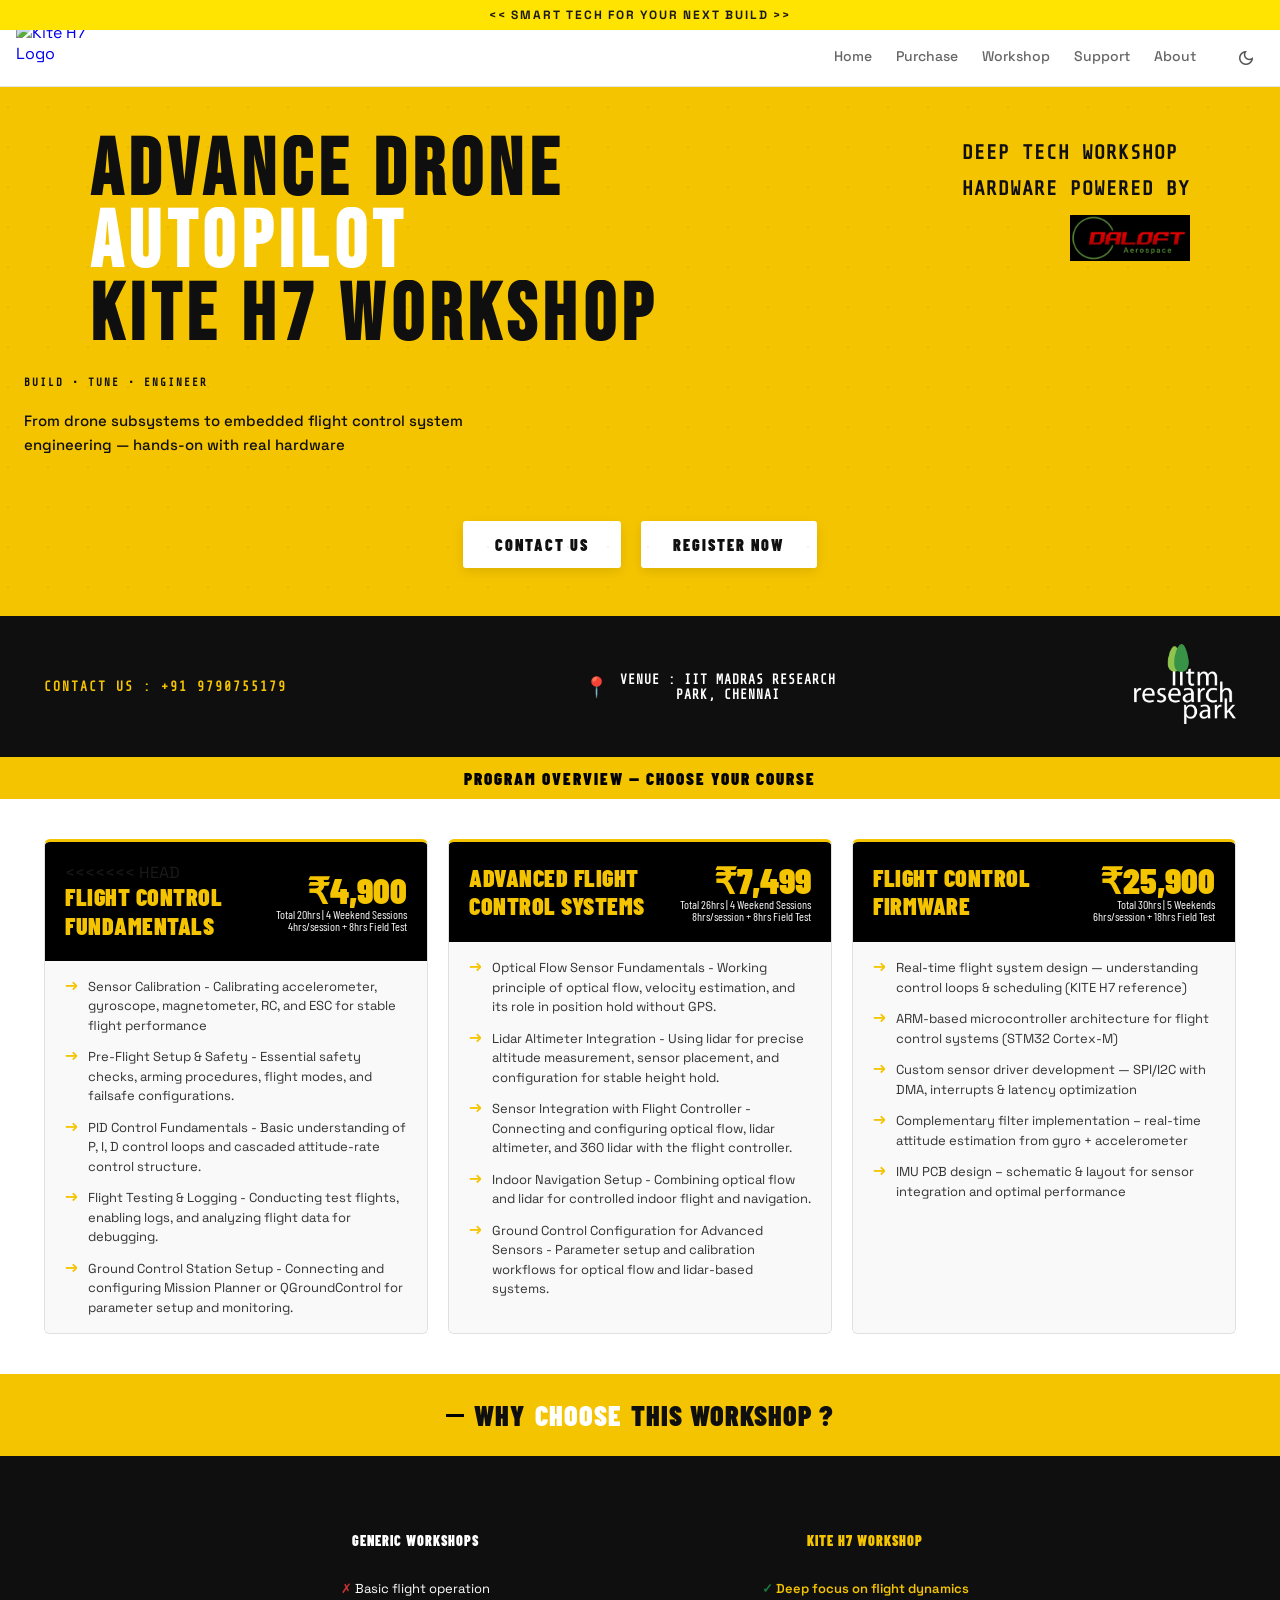
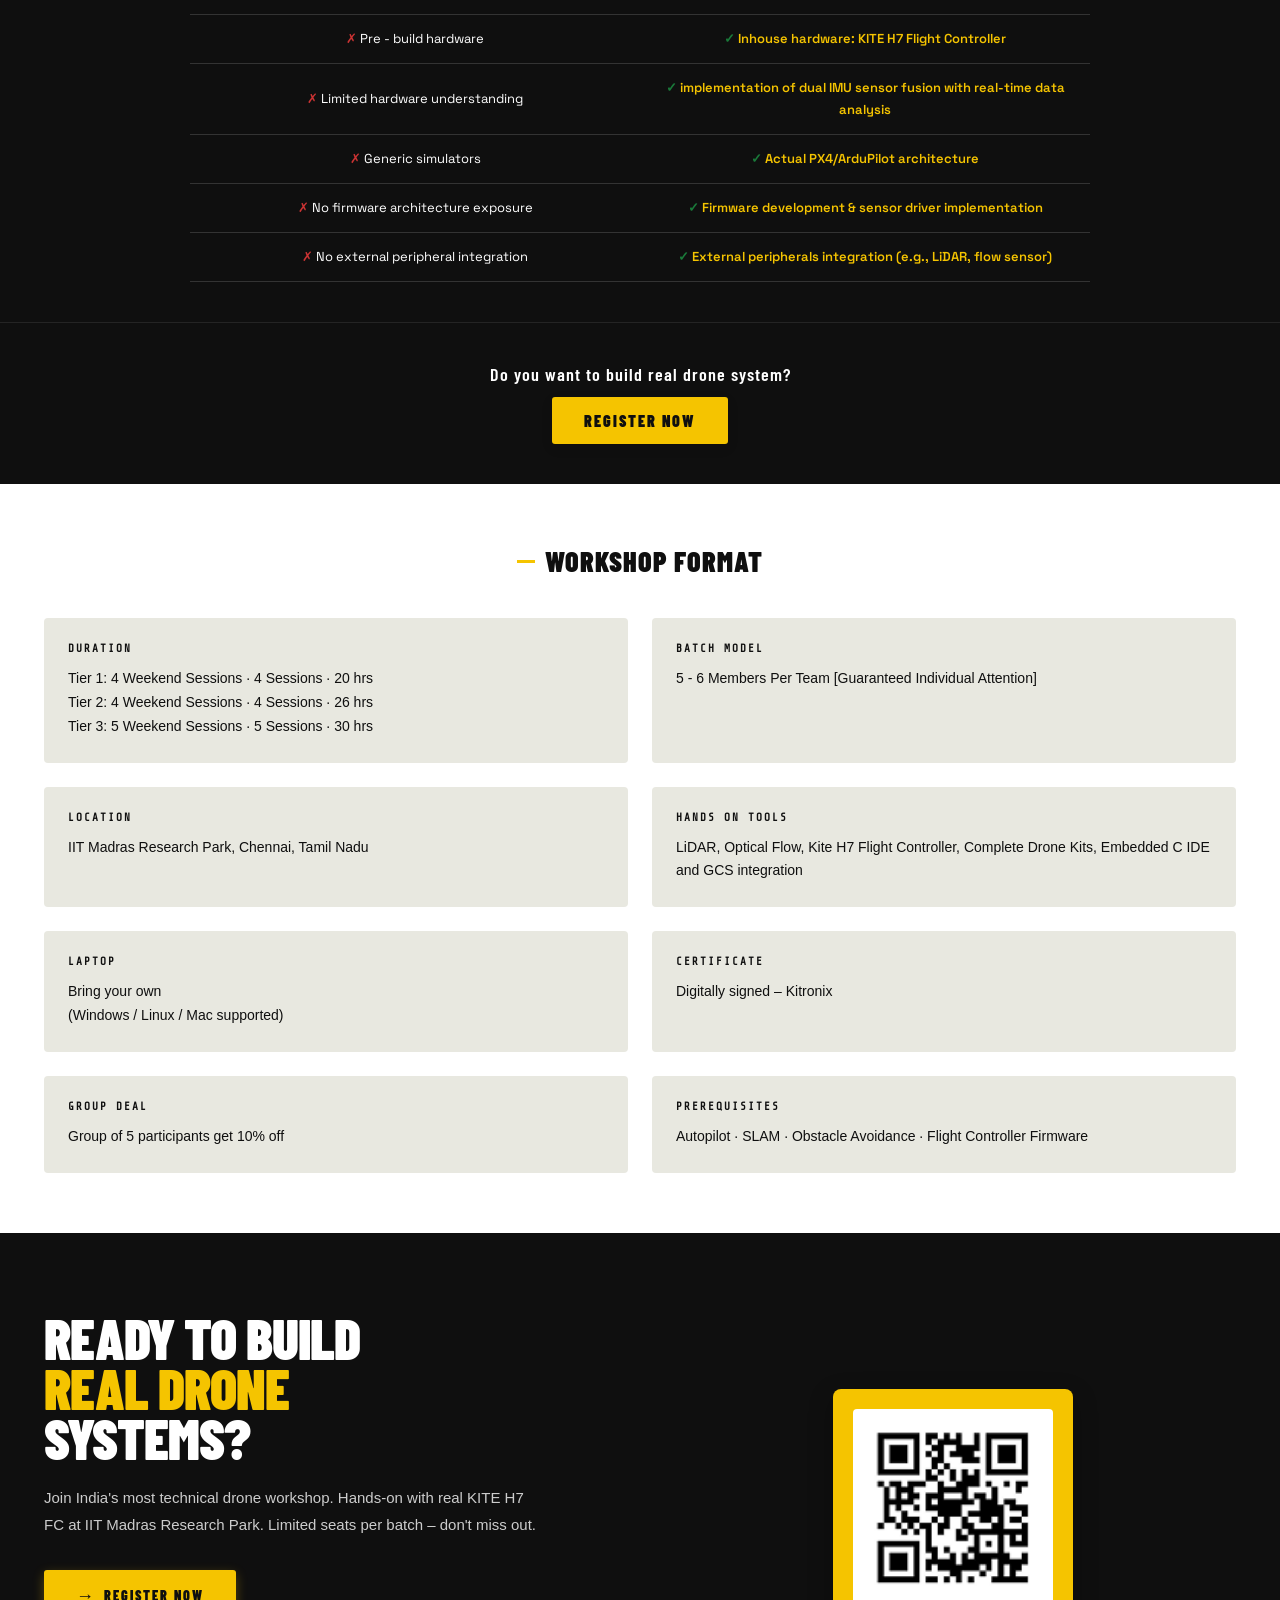
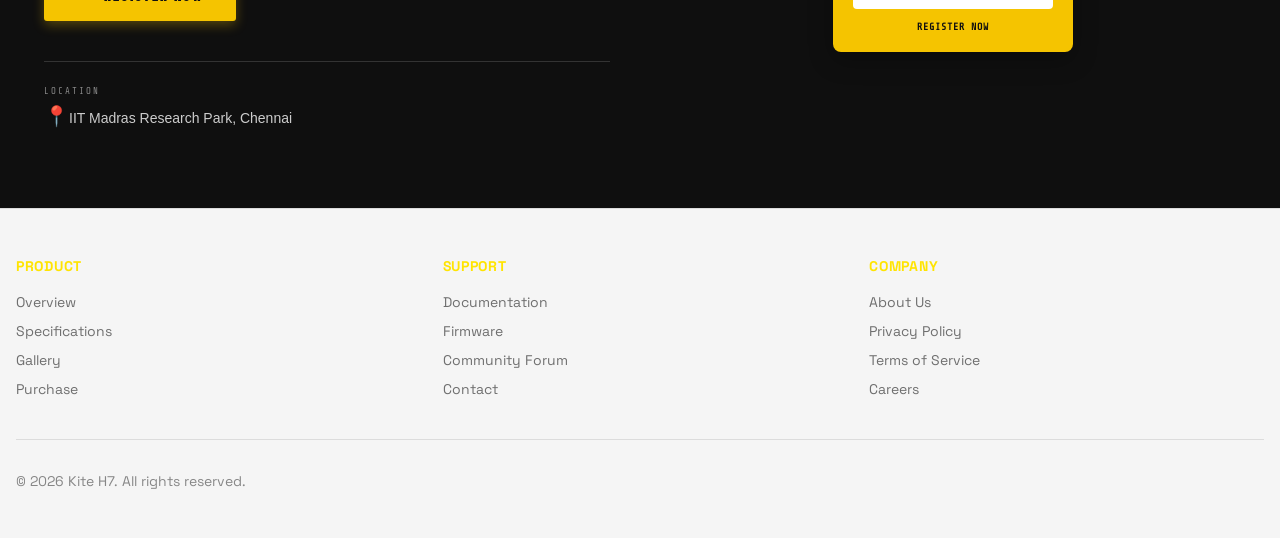
==== commit 769bcf0b: "update workshop and styles" ====
--- a/kitronix-workshop.html
+++ b/kitronix-workshop.html
@@ -20,6 +20,180 @@
       --bk:#0F0F0F;--bk2:#1a1a1a;
       --wh:#FFFFFF;--off:#FAFAF7;--light:#F5F4EF;--light2:#EEEDE8;
       --ref-text:#1A1A1A;--text2:#4A4A4A;--muted:#888;--border:#E2E0D8;
+      --bg-main: #f5f5f5;
+      --surface-light: #ffffff;
+      --text-charcoal: #1a1a1a;
+      --text-dark: #555555;
+      --tech-border: rgba(0, 0, 0, 0.1);
+      --tech-grey-light: #f0f0f0;
+    }
+
+    /* ── Dark Theme Variables ── */
+    [data-theme="dark"] {
+      --bg-main: #0f0f0f;
+      --surface-light: #1a1a1a;
+      --text-charcoal: #e8e8e8;
+      --text-dark: #a0a0a0;
+      --tech-border: rgba(255, 255, 255, 0.1);
+      --tech-grey-light: #222222;
+      --ref-text: #e8e8e8;
+      --text2: #a0a0a0;
+      --border: rgba(255, 255, 255, 0.1);
+      --bk: #FFFFFF;
+      --wh: #0F0F0F;
+      --off: #1a1a1a;
+      --light: #242424;
+      --light2: #2a2a2a;
+    }
+
+    /* ── Dark Mode Component Overrides ── */
+    [data-theme="dark"] .hero {
+
+      background: #F5C400 !important;
+
+      color: var(--text-charcoal);
+    }
+    
+    [data-theme="dark"] .hero-eyebrow,
+    [data-theme="dark"] .hero-title,
+    [data-theme="dark"] .hero-tagline {
+      color: var(--text-charcoal);
+    }
+
+    [data-theme="dark"] .tiers-section {
+      background: var(--bg-main);
+    }
+
+    [data-theme="dark"] .tier-card {
+      background: var(--surface-light);
+      border-color: var(--tech-border);
+      color: var(--text-charcoal);
+    }
+
+    [data-theme="dark"] .tier-body {
+      background: var(--tech-grey-light);
+      color: var(--text-charcoal);
+    }
+
+    [data-theme="dark"] .tier-head {
+      background: var(--surface-light);
+      color: var(--text-charcoal);
+    }
+
+    [data-theme="dark"] .hw-section {
+      background: var(--bg-main);
+      color: var(--text-charcoal);
+    }
+
+    [data-theme="dark"] .hw-inner {
+      background: var(--bg-main);
+      color: var(--text-charcoal);
+    }
+
+    [data-theme="dark"] .hw-desc {
+      color: var(--text-dark);
+    }
+
+    [data-theme="dark"] .adv-grid {
+      background: var(--bg-main);
+      color: var(--text-charcoal);
+    }
+
+    [data-theme="dark"] .adv-box {
+      background: var(--surface-light);
+      border-color: var(--tech-border);
+      border-top-color: var(--y);
+      color: var(--text-charcoal);
+    }
+
+    [data-theme="dark"] .adv-desc {
+      color: var(--text-dark);
+    }
+
+    [data-theme="dark"] .p4-body {
+      background: var(--bg-main);
+      color: var(--text-charcoal);
+    }
+
+    [data-theme="dark"] .compare-table {
+      background: var(--bg-main);
+    }
+
+    [data-theme="dark"] .compare-table th {
+      background: var(--surface-light);
+      color: var(--text-charcoal);
+      border-bottom: 1px solid var(--tech-border);
+    }
+
+    [data-theme="dark"] .compare-table th:last-child {
+      color: var(--y);
+    }
+
+    [data-theme="dark"] .compare-table td {
+      background: var(--bg-main);
+      color: var(--text-charcoal);
+      border-bottom-color: var(--tech-border);
+    }
+
+    [data-theme="dark"] .compare-table td:last-child {
+      color: var(--y);
+    }
+
+    [data-theme="dark"] .log-table {
+      background: var(--surface-light);
+    }
+
+    [data-theme="dark"] .log-table tr {
+      border-bottom-color: var(--tech-border);
+    }
+
+    [data-theme="dark"] .log-table td {
+      background: var(--surface-light);
+      color: var(--text-charcoal);
+    }
+
+    [data-theme="dark"] .log-table td:first-child {
+      color: var(--y);
+      background: var(--surface-light);
+    }
+
+    [data-theme="dark"] .log-table tr:nth-child(odd) td {
+      background: var(--tech-grey-light);
+    }
+
+    [data-theme="dark"] .ref-section-title {
+      color: var(--text-charcoal);
+    }
+
+    [data-theme="dark"] .aud-card {
+      background: var(--surface-light);
+      border-top-color: var(--y);
+      color: var(--text-charcoal);
+    }
+
+    [data-theme="dark"] .aud-title {
+      color: var(--text-charcoal);
+    }
+
+    [data-theme="dark"] .aud-desc {
+      color: var(--text-dark);
+    }
+
+    [data-theme="dark"] .spec-table tr {
+      border-bottom-color: var(--tech-border);
+    }
+
+    [data-theme="dark"] .spec-table td:first-child {
+      color: var(--y);
+    }
+
+    [data-theme="dark"] .spec-table td:last-child {
+      color: var(--text-dark);
+    }
+
+    [data-theme="dark"] body {
+      background-color: var(--bg-main);
+      color: var(--text-charcoal);
     }
 
     /* Section topbars */
@@ -40,19 +214,55 @@
     .ref-sec-title{font-family:'Barlow Condensed',sans-serif;font-size:clamp(36px,5.5vw,54px);font-weight:900;text-transform:uppercase;line-height:.9;margin-bottom:10px}
     .ref-sec-title span{color:var(--y);font-style:italic}
 
+    /* ── HERO TITLE ── */
+    .hero-title .l2{font-family:'Bebas Neue',sans-serif;font-size:clamp(2.5rem,8vw,5rem);font-weight:900;letter-spacing:0.08em;white-space:nowrap;overflow:hidden;text-overflow:ellipsis}
+    .hero-title .l6{letter-spacing:0.32em;word-spacing:0.15em;white-space:nowrap;margin-left: 1%;}
+
+    /* ── HERO BACKGROUND ── */
+
+    .hero{background:#F5C400;color:var(--bk)}
+
+    .hero-eyebrow{color:var(--bk)}
+    .hero-title{color:var(--bk)}
+    .hero-tagline{color:var(--bk)}
+
+    /* ── HERO CTA BUTTONS ── */
+    .hero-cta-buttons{display:flex;gap:20px;justify-content:center;margin-top:32px}
+    .hero-cta-btn{font-family:'Barlow Condensed',sans-serif;font-size:16px;font-weight:900;letter-spacing:2px;text-transform:uppercase;padding:14px 32px;border:none;border-radius:3px;text-decoration:none;cursor:pointer;display:inline-block;transition:all 0.3s ease;box-shadow:0 4px 12px rgba(0,0,0,0.1)}
+    .hero-contact-btn{background:var(--wh);color:var(--bk)}
+    .hero-contact-btn:hover{background:var(--y);color:var(--bk);transform:translateY(-2px);box-shadow:0 6px 16px rgba(0,0,0,0.15)}
+    .hero-register-btn{background:var(--wh);color:var(--bk)}
+    .hero-register-btn:hover{background:var(--y);color:var(--bk);transform:translateY(-2px);box-shadow:0 6px 16px rgba(0,0,0,0.15)}
+
     /* ── TIER CARDS ── */
     .tiers-section{background:#fff}
     .tiers-inner{padding:40px 44px;display:grid;grid-template-columns:repeat(3,1fr);gap:20px}
 
-    .tier-card{border-radius:4px;overflow:hidden;border:1px solid var(--border)}
-    .tier-head{padding:14px 20px;display:flex;align-items:center;justify-content:space-between;background:var(--bk)}
-    .tier-head.t3h{border-top:3px solid var(--y)}
-    .th-num{font-family:'Share Tech Mono',monospace;font-size:9px;letter-spacing:3px;color:var(--y);margin-bottom:3px}
-    .th-name{font-family:'Barlow Condensed',sans-serif;font-size:22px;font-weight:900;color:var(--wh);text-transform:uppercase;letter-spacing:1px;line-height:1}
-    .th-sub{font-size:10px;color:#777;margin-top:4px;line-height:1.4}
-    .th-price{text-align:right;flex-shrink:0;margin-left:20px}
-    .th-price .amount{font-family:'Barlow Condensed',sans-serif;font-size:30px;font-weight:900;color:var(--y);line-height:1}
-    .th-price .gst{font-family:'Share Tech Mono',monospace;font-size:8px;color:#666;display:block;margin-top:2px}
+    .tier-card{border-radius:6px;overflow:hidden;border:1px solid #e0e0e0;background:#fff;display:flex;flex-direction:column;transition:all 0.3s ease;cursor:pointer}
+    .tier-card:hover{transform:translateY(-8px);box-shadow:0 12px 24px rgba(0,0,0,0.15);border-color:#F5C400}
+    .tier-card:nth-child(1){border-top:3px solid #F5C400}
+    .tier-card:nth-child(2){border-top:3px solid #F5C400}
+    .tier-card:nth-child(3){border-top:3px solid #F5C400}
+    
+    .tier-head{padding:20px;display:flex;flex-direction:row;align-items:center;justify-content:space-between;background:#000;border:none;min-height:100px}
+    .tier-head.t3h{border-top:none}
+    .th-num{font-family:'Share Tech Mono',monospace;font-size:11px;letter-spacing:2px;text-transform:uppercase;font-weight:700;margin-bottom:8px;color:var(--y)}
+    .tier-card:nth-child(1) .th-num{color:#F5C400}
+    .tier-card:nth-child(2) .th-num{color:#F5C400}
+    .tier-card:nth-child(3) .th-num{color:#F5C400}
+
+    .th-name{font-family:'Barlow Condensed',sans-serif;font-size:24px;font-weight:900;color:var(--y);text-transform:uppercase;letter-spacing:0.5px;line-height:1.2;margin-bottom:0}
+    .th-sub{font-size:12px;color:#999;margin-top:0;line-height:1.5;display:none}
+    
+    .th-price{text-align:right;flex-shrink:0;margin:0}
+    .th-price .amount{font-family:'Barlow Condensed',sans-serif;font-size:36px;font-weight:900;line-height:1;margin-bottom:0;color:var(--y)}
+    .th-price .hrs{font-family:'Barlow Condensed',sans-serif;font-size:12px;line-height:1;margin-bottom:0;color:#fcfbfb}
+
+    .tier-card:nth-child(1) .th-price .amount{color:#F5C400}
+    .tier-card:nth-child(2) .th-price .amount{color:#F5C400}
+    .tier-card:nth-child(3) .th-price .amount{color:#F5C400}
+    
+    .th-price .gst{font-family:'Share Tech Mono',monospace;font-size:11px;color:#999;display:none}
 
     .tier-body{background:#f9f9f9;padding:16px 20px;display:flex;flex-direction:column;gap:12px;flex-grow:1}
     .tier-body.t3b{grid-template-columns:1fr}
@@ -207,7 +417,10 @@
 
     /* RESPONSIVE */
     @media(max-width:860px){
-      .sec-topbar,.sec-topbar-y,.adv-grid,.sch-inner,.hw-inner,.tiers-inner,.p4-body{padding-left:20px;padding-right:20px}
+      .sec-topbar,.sec-topbar-y,.adv-grid,.sch-inner,.hw-inner,.p4-body{padding-left:20px;padding-right:20px}
+      .hero{padding-bottom:60px}
+
+      .tiers-inner{padding-left:20px;padding-right:20px;grid-template-columns:1fr}
       .tier-body,.tier-body.t3b{grid-template-columns:1fr}
       .hw-inner,.p4-body{grid-template-columns:1fr}
       .wp.on{grid-template-columns:1fr}
@@ -216,6 +429,28 @@
       .reg-wrap{grid-template-columns:1fr}
       .rform-row-2{grid-template-columns:1fr}
       .audience-grid{grid-template-columns:1fr}
+      .format-grid{grid-template-columns:1fr !important;gap:16px}
+      .rtb-grid{display:flex !important;flex-direction:column;gap:40px}
+      .rtb-grid > div:first-child{order:1}
+      .rtb-grid > div:last-child{order:2}
+      .rtb-buttons{display:flex !important;justify-content:center;margin-bottom:24px}
+      .rtb-buttons a{width:fit-content;display:inline-flex;margin-bottom:0}
+      .rtb-qr-wrapper{display:flex !important;justify-content:center;align-items:center;flex-direction:column;margin-top:0;gap:24px}
+      .rtb-grid > div:first-child > div:last-child{order:3;width:100%;margin-top:24px;padding-top:24px;border-top:1px solid #333333 !important}
+      .ready-build-section{padding:60px 20px}
+      .stb-title{font-size:13px}
+      .hero-cta-btn{font-size:13px;padding:12px 24px}
+      .hero-tagline{max-width:100%;line-height:1.5}
+
+      .hero-title .l2{font-size:clamp(2.3rem,7vw,3.5rem);font-weight:900;letter-spacing:0.15em;white-space:nowrap;text-shadow:0px 2px 4px rgba(0,0,0,0.3)}
+      .hero-title .l6{letter-spacing:0.18em;word-spacing:0.22em;white-space:nowrap; margin-left: 1%;}
+      .who-section{max-width:100%;padding:0}
+      .p4-body{padding:20px 20px;max-width:100%}
+      .compare-table{font-size:14px}
+      .compare-table th{padding:10px 12px;font-size:12px}
+      .compare-table td{padding:8px 12px}
+      .log-table td{padding:9px 12px;font-size:14px}
+      .why-not-title{font-size:20px}
     }
     </style>
 </head>
@@ -250,43 +485,56 @@
 
 <!-- ═══════════ HERO ═══════════ -->
 <div class="hero" id="top">
-
- 
-  <div class="hero-inner">
+ <div class="hero-inner" style="display: flex; align-items: flex-start; justify-content: space-between;">
+    
+    <!-- Left side — all text content -->
     <div class="hero-title">
-
-       <div class="hero-eyebrow">
-    <p>· Daloft Aerospace · IIT Madras Research Park · </p>
-  </div>
-      <span class="l2" style="font-family: akira">Advance Drone</span>
-      <span class="l2" style="font-family: akira">Workshop</span>
-    </div>
-    <p class="hero-tagline">This program is designed to take you from understanding drone flight control to engineering complete flight control systems. It focuses on real-world concepts, hands-on implementation, and live system behavior rather than just theory.</p>
-  </div>
-
-  
+      <span class="l2" style="font-style: normal; color: #0F0F0F;">ADVANCE DRONE</span>
+      <span class="l2" style="font-style: normal; color: #FFFFFF; width: fit-content; display: inline-block;">AUTOPILOT</span>
+      <span class="l2" style="font-style: normal; color: #0F0F0F; display: block;">KITE H7 WORKSHOP</span>
+    </div>
+
+    <!-- Right side — two lines + logo -->
+    <div class="hero-logo">
+      <!-- two sentences — visible on mobile too -->
+      <div class="hero-logo-text">
+        DEEP TECH WORKSHOP<br>
+        HARDWARE POWERED BY
+      </div>
+      <img src="assets/edited/logo.jpeg" alt="Daloft logo">
+    </div>
+
+
+
 </div>
-
-<div id="tiers">
-  <div class="sec-topbar">
-    <div class="stb-right light"> &copy; powered by Daloft Aerospace</div>
+    <div style="font-family: 'Share Tech Mono', monospace; font-size: 11px; letter-spacing: 2px; text-transform: uppercase; color: #0F0F0F; font-weight: 700; margin-bottom: 20px;">BUILD • TUNE • ENGINEER</div>
+    <p class="hero-tagline" style="font-size: 15px; color: #0F0F0F; line-height: 1.6; max-width: 500px;">From drone subsystems to embedded flight control system engineering — hands-on with real hardware</p>
+    <div class="hero-cta-buttons" style="justify-content: center;">
+      <a href="https://wa.me/917200275179?text=Have%20questions%3F%20Get%20expert%20support%20throughout%20the%20workshop." target="_blank" class="hero-cta-btn hero-contact-btn">
+          Contact Us
+        </a>
+      <a href="https://docs.google.com/forms/d/e/1FAIpQLSfp_VA4SfrVzxtgOk47ykCc1ITO9MasZ5jdmla_WrinbU3pGg/viewform?usp=preview" class="hero-cta-btn hero-register-btn">Register Now</a>
+    </div>
   </div>
 </div>
-
-<!-- CTA Section: Enquire & Buy -->
-<section class="cta-strip">
-    <div class="cta-strip-accent"></div>
-    <div class="cta-strip-inner">
-        <div class="cta-strip-text">
-          <div class="cta-strip-buttons">            
-            <h2>Ready to Build?</h2>                      
-            <a href="product.html" class="cta-strip-btn cta-strip-buy">
-               Register Now
-            </a>
-          </div>
-        </div>
-    </div>
-</section>
+<!-- ═══════════ VENUE STRIP ═══════════ -->
+<div style="background: #0F0F0F; padding: 28px 44px; display: flex; align-items: center; justify-content: space-between; flex-wrap: wrap; gap: 20px;">
+
+    <!-- Left — Contact -->
+    <div style="font-family: 'Share Tech Mono', monospace; font-size: 13px; font-weight: 700; letter-spacing: 2px; text-transform: uppercase; color: #F5C400;">
+        CONTACT US : <span style="color: #F5C400;">+91 9790755179</span>
+    </div>
+
+    <!-- Center — Venue -->
+    <div style="display: flex; align-items: center; gap: 10px; font-family: 'Share Tech Mono', monospace; font-size: 13px; font-weight: 700; letter-spacing: 1px; text-transform: uppercase; color: #ffffff; text-align: center;">
+        <span style="font-size: 20px;">📍</span>
+        <span>Venue : IIT Madras Research<br>Park, Chennai</span>
+    </div>
+
+    <!-- Right — IITM Logo -->
+    <div style="flex-shrink: 0;">
+        <img src="assets/edited/wlogo.png" alt="IITM Research Park" style="height: 80px; object-fit: contain;">
+    </div>
 
 </div>
 
@@ -307,30 +555,20 @@
       <div class="tier-card">
         <div class="tier-head">
           <div class="th-left">
-            <div class="th-num">Tier 01</div>
-            <div class="th-name">Flight Control Fundamentals</div>
-            <div class="th-sub">PID Tuning · MAVLink · Mission Planner · Sensors · First Flight</div>
+<<<<<<< HEAD
+            <div class="th-name" style="color:var(--y)">FLIGHT CONTROL FUNDAMENTALS</div>
           </div>
           <div class="th-price">
             <div class="amount">₹4,900</div>
-            <span class="gst">+ GST · 1 Day (8–9 hrs)</span>
+            <div class="hrs">Total 20hrs | 4 Weekend Sessions<br>4hrs/session + 8hrs Field Test</div>
           </div>
         </div>
         <div class="tier-body">
-          <div class="ti"><div class="ti-arrow">→</div><div class="ti-text">KITE H7 hardware walkthrough — ports, power architecture, sensor layout</div></div>
-          <div class="ti"><div class="ti-arrow">→</div><div class="ti-text">Complete accelerometer, gyroscope, magnetometer &amp; barometer calibration</div></div>
-          <div class="ti"><div class="ti-arrow">→</div><div class="ti-text">PID tuning methodology — roll, pitch, yaw loops on real hardware</div></div>
-          <div class="ti"><div class="ti-arrow">→</div><div class="ti-text">MAVLink parameter tuning via Mission Planner &amp; QGroundControl</div></div>
-          <div class="ti"><div class="ti-arrow">→</div><div class="ti-text">SD card flight data log analysis — vibration, PID response, sensor drift</div></div>
-          <div class="ti"><div class="ti-arrow">→</div><div class="ti-text">Live flight test: tune → fly → analyse → re-tune loop</div></div>
-        </div>
-        <div class="tier-foot">
-          <div class="tf-label">You Leave With:</div>
-          <div class="tf-chip">Calibrated KITE H7</div>
-          <div class="tf-chip">PID Parameter Sheet</div>
-          <div class="tf-chip">Flight Data Logs</div>
-          <div class="tf-chip">Certificate</div>
-          <div class="tf-ideal">Ideal: Operators upgrading to engineers · Aero students · Hobbyists</div>
+          <div class="ti"><div class="ti-arrow">→</div><div class="ti-text">Sensor Calibration - Calibrating accelerometer, gyroscope, magnetometer, RC, and ESC for stable flight performance</div></div>
+          <div class="ti"><div class="ti-arrow">→</div><div class="ti-text">Pre-Flight Setup & Safety - Essential safety checks, arming procedures, flight modes, and failsafe configurations.</div></div>
+          <div class="ti"><div class="ti-arrow">→</div><div class="ti-text">PID Control Fundamentals - Basic understanding of P, I, D control loops and cascaded attitude-rate control structure.</div></div>
+          <div class="ti"><div class="ti-arrow">→</div><div class="ti-text">Flight Testing & Logging - Conducting test flights, enabling logs, and analyzing flight data for debugging.</div></div>
+          <div class="ti"><div class="ti-arrow">→</div><div class="ti-text">Ground Control Station Setup - Connecting and configuring Mission Planner or QGroundControl for parameter setup and monitoring.</div></div>
         </div>
       </div>
 
@@ -338,30 +576,21 @@
       <div class="tier-card">
         <div class="tier-head">
           <div class="th-left">
-            <div class="th-num">Tier 02</div>
-            <div class="th-name">Advanced Flight Control Systems</div>
-            <div class="th-sub">Sensor Fusion · EKF · LiDAR · Optical Flow · Indoor Nav · CAN-FD</div>
+
+            <div class="th-name" style="color:var(--y)">ADVANCED FLIGHT CONTROL SYSTEMS</div>
           </div>
           <div class="th-price">
             <div class="amount">₹7,499</div>
-            <span class="gst">+ GST · 1 Day (9–10 hrs)</span>
+            <div class="hrs">Total 26hrs | 4 Weekend Sessions<br>8hrs/session + 8hrs Field Test</div>
           </div>
         </div>
         <div class="tier-body">
-          <div class="ti"><div class="ti-arrow">→</div><div class="ti-text">EKF internals — state vector, covariance propagation, multi-sensor fusion</div></div>
-          <div class="ti"><div class="ti-arrow">→</div><div class="ti-text">IMU vibration damping — frequency analysis, notch filter tuning</div></div>
-          <div class="ti"><div class="ti-arrow">→</div><div class="ti-text">GPS + Baro + IMU sensor fusion — altitude &amp; position hold</div></div>
-          <div class="ti"><div class="ti-arrow">→</div><div class="ti-text">LiDAR integration (TFMini) — terrain following &amp; proximity detection</div></div>
-          <div class="ti"><div class="ti-arrow">→</div><div class="ti-text">Indoor navigation: LiDAR + Optical Flow + IMU fusion architecture</div></div>
-          <div class="ti"><div class="ti-arrow">→</div><div class="ti-text">Obstacle detection algorithm &amp; collision avoidance state machine design</div></div>
-        </div>
-        <div class="tier-foot">
-          <div class="tf-label">You Leave With:</div>
-          <div class="tf-chip">Sensor Fusion Lab Reports</div>
-          <div class="tf-chip">LiDAR + Flow Demo</div>
-          <div class="tf-chip">Custom EKF Params</div>
-          <div class="tf-chip">Certificate</div>
-          <div class="tf-ideal">Ideal: Embedded engineers · R&amp;D professionals · Startup tech leads</div>
+          <div class="ti"><div class="ti-arrow">→</div><div class="ti-text">Optical Flow Sensor Fundamentals - Working principle of optical flow, velocity estimation, and its role in position hold without GPS.</div></div>
+          <div class="ti"><div class="ti-arrow">→</div><div class="ti-text">Lidar Altimeter Integration - Using lidar for precise altitude measurement, sensor placement, and configuration for stable height hold.</div></div>
+          <div class="ti"><div class="ti-arrow">→</div><div class="ti-text">Sensor Integration with Flight Controller - Connecting and configuring optical flow, lidar altimeter, and 360 lidar with the flight controller.</div></div>
+          <div class="ti"><div class="ti-arrow">→</div><div class="ti-text">Indoor Navigation Setup - Combining optical flow and lidar for controlled indoor flight and navigation.</div></div>
+          <div class="ti"><div class="ti-arrow">→</div><div class="ti-text">Ground Control Configuration for Advanced Sensors - Parameter setup and calibration workflows for optical flow and lidar-based systems.</div></div>
+
         </div>
       </div>
 
@@ -369,34 +598,21 @@
       <div class="tier-card">
         <div class="tier-head t3h">
           <div class="th-left">
-            <div class="th-num" style="color:var(--y)">Tier 03 — Premium</div>
-            <div class="th-name" style="color:var(--y)">Flight Control Firmware &amp; Hardware Dev</div>
-            <div class="th-sub">Custom Firmware · IMU Fusion Algorithms · Filtering · PCB Design · STM32H7</div>
+
+            <div class="th-name" style="color:var(--y)">FLIGHT CONTROL FIRMWARE</div>
           </div>
           <div class="th-price">
             <div class="amount">₹25,900</div>
-            <span class="gst">+ GST · 2 Days (16–18 hrs)</span>
+            <div class="hrs">Total 30hrs | 5 Weekends<br>6hrs/session + 18hrs Field Test</div>
           </div>
         </div>
         <div class="tier-body">
-          <div class="ti"><div class="ti-arrow">→</div><div class="ti-text">SPI/I2C IMU driver design — DMA, interrupts, data pipelining</div></div>
-          <div class="ti"><div class="ti-arrow">→</div><div class="ti-text">Sensor noise characterisation — Allan Variance, PSD analysis</div></div>
-          <div class="ti"><div class="ti-arrow">→</div><div class="ti-text">Complementary, Madgwick &amp; Mahony filter implementation in C</div></div>
-          <div class="ti"><div class="ti-arrow">→</div><div class="ti-text">Kalman filter math — derivation, discrete implementation, tuning</div></div>
-          <div class="ti"><div class="ti-arrow">→</div><div class="ti-text">Quaternion attitude — avoiding gimbal lock</div></div>
-          <div class="ti"><div class="ti-arrow">→</div><div class="ti-text">Multi-rate sensor fusion — 1kHz gyro + 200Hz accel + 100Hz baro</div></div>
-          <div class="ti"><div class="ti-arrow">→</div><div class="ti-text">STM32H743 peripherals — FDCAN, SPI, I2C, TIM, DMA config</div></div>
-          <div class="ti"><div class="ti-arrow">→</div><div class="ti-text">PX4 NuttX RTOS — tasks, work queues, uORB pub-sub, DMA drivers</div></div>
-          <div class="ti"><div class="ti-arrow">→</div><div class="ti-text">Custom board porting: board_config.h, timer_config, USB, power</div></div>
-          <div class="ti"><div class="ti-arrow">→</div><div class="ti-text">IMU PCB design — decoupling, pour plane, soft-mount footprint</div></div>
-        </div>
-        <div class="tier-foot" style="background:var(--ylight)">
-          <div class="tf-label">You Leave With:</div>
-          <div class="tf-chip">STM32H7 IMU Fusion Firmware (C Source)</div>
-          <div class="tf-chip">KiCad Schematic + PCB Files</div>
-          <div class="tf-chip">Allan Variance Tool</div>
-          <div class="tf-chip">30-min Mentorship</div>
-          <div class="tf-chip">LOR (on request)</div>
+          <div class="ti"><div class="ti-arrow">→</div><div class="ti-text">Real-time flight system design — understanding control loops & scheduling (KITE H7 reference)</div></div>
+          <div class="ti"><div class="ti-arrow">→</div><div class="ti-text">ARM-based microcontroller architecture for flight control systems (STM32 Cortex-M)</div></div>
+          <div class="ti"><div class="ti-arrow">→</div><div class="ti-text">Custom sensor driver development — SPI/I2C with DMA, interrupts & latency optimization</div></div>
+          <div class="ti"><div class="ti-arrow">→</div><div class="ti-text">Complementary filter implementation – real-time attitude estimation from gyro + accelerometer</div></div>
+          <div class="ti"><div class="ti-arrow">→</div><div class="ti-text">IMU PCB design – schematic &amp; layout for sensor integration and optimal performance</div></div>
+
         </div>
       </div>
 
@@ -405,170 +621,153 @@
 
 <!-- ═══════════ WHO + COMPARE ═══════════ -->
 
+
   <div class="hw-section">
-    <div class="hw-inner rev">
+    <div style="background-color: var(--y); padding: 24px 44px; display: flex; align-items: center; justify-content: center;">
+      <div class="ref-section-title why-not-title" style="color: var(--bk); margin-bottom: 0;">WHY <span style="color:#FFFFFF;">CHOOSE</span> THIS WORKSHOP ?</div>
+    </div>
+    <div class="sch-inner rev">
+      <div class="p4-body rev" style="background:var(--bk);padding:40px;margin-bottom:0">
+    <div style="background:var(--bk);border-radius:0;overflow:hidden;padding:0;width:100%;max-width:900px;margin:0 auto">
+      <table class="compare-table">
+        <tr><th>GENERIC WORKSHOPS</th><th>KITE H7 WORKSHOP</th></tr>
+        <tr><td><span class="bad">✗</span> Basic flight operation</td><td><span class="good">✓</span> Deep focus on flight dynamics</td></tr>
+        <tr><td><span class="bad">✗</span> Pre - build hardware</td><td><span class="good">✓</span> Inhouse hardware: KITE H7 Flight Controller</td></tr>
+        <tr><td><span class="bad">✗</span> Limited hardware understanding</td><td><span class="good">✓</span> implementation of dual IMU sensor fusion with real-time data analysis</td></tr>
+        <tr><td><span class="bad">✗</span> Generic simulators</td><td><span class="good">✓</span> Actual PX4/ArduPilot architecture</td></tr>
+        <tr><td><span class="bad">✗</span> No firmware architecture exposure</td><td><span class="good">✓</span> Firmware development &amp; sensor driver implementation</td></tr>
+        <tr><td><span class="bad">✗</span> No external peripheral integration</td><td><span class="good">✓</span> External peripherals integration (e.g., LiDAR, flow sensor)</td></tr>
+      </table>
+    </div>
+    </div>
+
+    <!-- Ready to Build CTA -->
+    <div style="background:var(--bk);padding:40px;text-align:center;border-top:1px solid #242424;margin-top:0">
+      <div style="margin-bottom:12px">
+        <p style="color:var(--wh);font-size:18px;font-weight:600;margin:0;font-family:'Barlow Condensed',sans-serif;letter-spacing:1px">Do you want to build real drone system?</p>
+
+      </div>
+      <a href="https://docs.google.com/forms/d/e/1FAIpQLSfp_VA4SfrVzxtgOk47ykCc1ITO9MasZ5jdmla_WrinbU3pGg/viewform?usp=preview" style="background:var(--y);color:var(--bk);font-family:'Barlow Condensed',sans-serif;font-weight:900;font-size:16px;letter-spacing:2px;text-transform:uppercase;padding:14px 32px;border:none;border-radius:3px;text-decoration:none;cursor:pointer;display:inline-block;transition:all 0.3s ease;box-shadow:0 4px 12px rgba(0,0,0,0.1)" onmouseover="this.style.background='var(--yd)';this.style.transform='translateY(-2px)';this.style.boxShadow='0 6px 16px rgba(0,0,0,0.15)'" onmouseout="this.style.background='var(--y)';this.style.transform='translateY(0)';this.style.boxShadow='0 4px 12px rgba(0,0,0,0.1)'">Register Now</a>
+    </div>
+    </div>
+  </div>
+
+  <!-- Format & Logistics Section -->
+
+  <div style="background:var(--wh);padding:60px 44px">
+    <div style="max-width:1300px;margin:0 auto">
+      <div class="ref-section-title" style="color: var(--bk); margin-bottom: 40px;">WORKSHOP FORMAT</div>
+      <div style="display:grid;grid-template-columns:repeat(2,1fr);gap:24px" class="format-grid">
+        <!-- DURATION -->
+        <div style="background:#E8E8E0;border-radius:4px;padding:24px;display:flex;flex-direction:column;justify-content:flex-start">
+          <div style="font-family:'Share Tech Mono',monospace;font-size:11px;letter-spacing:2px;text-transform:uppercase;color:#0F0F0F;font-weight:700;margin-bottom:12px">DURATION</div>
+          <div style="font-family:'Barlow',sans-serif;font-size:14px;color:#0F0F0F;line-height:1.7">
+            Tier 1: 4 Weekend Sessions · 4 Sessions · 20 hrs<br>
+            Tier 2: 4 Weekend Sessions · 4 Sessions · 26 hrs<br>
+            Tier 3: 5 Weekend Sessions · 5 Sessions · 30 hrs
+          </div>
+        </div>
+        
+        <!-- BATCH MODEL -->
+        <div style="background:#E8E8E0;border-radius:4px;padding:24px;display:flex;flex-direction:column;justify-content:flex-start">
+          <div style="font-family:'Share Tech Mono',monospace;font-size:11px;letter-spacing:2px;text-transform:uppercase;color:#0F0F0F;font-weight:700;margin-bottom:12px">BATCH MODEL</div>
+          <div style="font-family:'Barlow',sans-serif;font-size:14px;color:#0F0F0F;line-height:1.7">
+            5 - 6 Members Per Team [Guaranteed Individual Attention]
+          </div>
+        </div>
+        
+        <!-- LOCATION -->
+        <div style="background:#E8E8E0;border-radius:4px;padding:24px;display:flex;flex-direction:column;justify-content:flex-start">
+          <div style="font-family:'Share Tech Mono',monospace;font-size:11px;letter-spacing:2px;text-transform:uppercase;color:#0F0F0F;font-weight:700;margin-bottom:12px">LOCATION</div>
+          <div style="font-family:'Barlow',sans-serif;font-size:14px;color:#0F0F0F;line-height:1.7">
+            IIT Madras Research Park, Chennai, Tamil Nadu
+          </div>
+        </div>
+        
+        <!-- HANDS ON TOOLS -->
+        <div style="background:#E8E8E0;border-radius:4px;padding:24px;display:flex;flex-direction:column;justify-content:flex-start">
+          <div style="font-family:'Share Tech Mono',monospace;font-size:11px;letter-spacing:2px;text-transform:uppercase;color:#0F0F0F;font-weight:700;margin-bottom:12px">HANDS ON TOOLS</div>
+          <div style="font-family:'Barlow',sans-serif;font-size:14px;color:#0F0F0F;line-height:1.7">
+            LiDAR, Optical Flow, Kite H7 Flight Controller, Complete Drone Kits, Embedded C IDE and GCS integration
+          </div>
+        </div>
+        
+        <!-- LAPTOP -->
+        <div style="background:#E8E8E0;border-radius:4px;padding:24px;display:flex;flex-direction:column;justify-content:flex-start">
+          <div style="font-family:'Share Tech Mono',monospace;font-size:11px;letter-spacing:2px;text-transform:uppercase;color:#0F0F0F;font-weight:700;margin-bottom:12px">LAPTOP</div>
+          <div style="font-family:'Barlow',sans-serif;font-size:14px;color:#0F0F0F;line-height:1.7">
+            Bring your own<br>(Windows / Linux / Mac supported)
+          </div>
+        </div>
+        
+        <!-- CERTIFICATE -->
+        <div style="background:#E8E8E0;border-radius:4px;padding:24px;display:flex;flex-direction:column;justify-content:flex-start">
+          <div style="font-family:'Share Tech Mono',monospace;font-size:11px;letter-spacing:2px;text-transform:uppercase;color:#0F0F0F;font-weight:700;margin-bottom:12px">CERTIFICATE</div>
+          <div style="font-family:'Barlow',sans-serif;font-size:14px;color:#0F0F0F;line-height:1.7">
+            Digitally signed – Kitronix
+          </div>
+        </div>
+        
+        <!-- GROUP DEAL -->
+        <div style="background:#E8E8E0;border-radius:4px;padding:24px;display:flex;flex-direction:column;justify-content:flex-start">
+          <div style="font-family:'Share Tech Mono',monospace;font-size:11px;letter-spacing:2px;text-transform:uppercase;color:#0F0F0F;font-weight:700;margin-bottom:12px">GROUP DEAL</div>
+          <div style="font-family:'Barlow',sans-serif;font-size:14px;color:#0F0F0F;line-height:1.7">
+            Group of 5 participants get 10% off
+          </div>
+        </div>
+        
+        <!-- PREREQUISITES -->
+        <div style="background:#E8E8E0;border-radius:4px;padding:24px;display:flex;flex-direction:column;justify-content:flex-start">
+          <div style="font-family:'Share Tech Mono',monospace;font-size:11px;letter-spacing:2px;text-transform:uppercase;color:#0F0F0F;font-weight:700;margin-bottom:12px">PREREQUISITES</div>
+          <div style="font-family:'Barlow',sans-serif;font-size:14px;color:#0F0F0F;line-height:1.7">
+            Autopilot · SLAM · Obstacle Avoidance · Flight Controller Firmware
+          </div>
+        </div>
+      </div>
+    </div>
+  </div>
+     
+<!-- ═══════════ READY TO BUILD SECTION ═══════════ -->
+<div style="background:#0F0F0F;padding:80px 44px;position:relative;overflow:hidden" class="ready-build-section">
+  <div style="position:absolute;right:-50px;top:-50px;opacity:0.15;width:600px;height:600px;background-image:url('assets/your-kite-h7-image.png');background-repeat:no-repeat;background-size:contain;pointer-events:none;z-index:0"></div>
+  
+  <div style="max-width:1300px;margin:0 auto;position:relative;z-index:1">
+    <div style="display:grid;grid-template-columns:1fr 1fr;gap:60px;align-items:center" class="rtb-grid">
+      <!-- LEFT CONTENT -->
+      <div>
+        <h2 style="font-family:'Barlow Condensed',sans-serif;font-size:clamp(2.5rem,5vw,3.5rem);font-weight:900;text-transform:uppercase;color:#FFFFFF;line-height:0.9;margin-bottom:20px;letter-spacing:-1px">READY TO BUILD<br><span style="color:#F5C400">REAL DRONE</span><br>SYSTEMS?</h2>
+        
+        <p style="font-family:'Barlow',sans-serif;font-size:15px;color:#CCCCCC;line-height:1.8;margin-bottom:32px;max-width:500px">Join India's most technical drone workshop. Hands-on with real KITE H7 FC at IIT Madras Research Park. Limited seats per batch – don't miss out.</p>
+        
+        <div style="display:flex;gap:16px;margin-bottom:16px" class="rtb-buttons">
+          <a href="https://docs.google.com/forms/d/e/1FAIpQLSfp_VA4SfrVzxtgOk47ykCc1ITO9MasZ5jdmla_WrinbU3pGg/viewform?usp=preview" style="background:#F5C400;color:#0F0F0F;font-family:'Barlow Condensed',sans-serif;font-weight:900;font-size:14px;letter-spacing:2px;text-transform:uppercase;padding:14px 32px;border:none;border-radius:3px;text-decoration:none;cursor:pointer;display:inline-flex;align-items:center;gap:8px;transition:all 0.3s ease;box-shadow:0 4px 12px rgba(245,196,0,0.3)" onmouseover="this.style.background='#C89A00';this.style.transform='translateY(-2px)';this.style.boxShadow='0 6px 16px rgba(245,196,0,0.4)'" onmouseout="this.style.background='#F5C400';this.style.transform='translateY(0)';this.style.boxShadow='0 4px 12px rgba(245,196,0,0.3)'">
+            <span style="font-size:18px">→</span> REGISTER NOW
+          </a>
+        </div>
+        
+        <div style="display:grid;grid-template-columns:1fr 1fr;gap:24px;margin-top:40px;padding-top:24px;border-top:1px solid #333333">
+          <div>
+            <div style="font-family:'Share Tech Mono',monospace;font-size:9px;letter-spacing:2px;text-transform:uppercase;color:#888888;margin-bottom:8px">LOCATION</div>
+            <div style="color:#CCCCCC;font-family:'Barlow',sans-serif;font-size:14px"><span style="font-size: 20px;">📍</span>IIT Madras Research Park, Chennai</div>
+          </div>
+        </div>
+      </div>
       
-      <div>
-        <div class="ey">Why Use This Hardware</div>
-        <div class="hw-title" style="margin-bottom:14px">Workshop<br><span>Advantages</span></div>
-        <p class="hw-desc">Purpose-built for deep-learning environments. Every peripheral is accessible, documented, and modifiable by participants during the session.</p>
-        <table class="spec-table" style="margin-top:0">
-          <tr><td>OPEN SOURCE</td><td>Full PX4 &amp; ArduPilot source — participants can trace every line of code that controls the drone</td></tr>
-          <tr><td>DUAL IMU</td><td>Disagreement detection and switchover logic taught hands-on — unique to this workshop</td></tr>
-          <tr><td>CAN-FD BUS</td><td>DroneCAN ESC telemetry lab — real CAN frames on an oscilloscope</td></tr>
-          <tr><td>STM32H7</td><td>Same SoC used in production defence and commercial drones — industry-relevant skills</td></tr>
-          <tr><td>MADE IN INDIA</td><td>Schematics available for Tier 3 — participants can understand and replicate the design</td></tr>
-          <tr><td>SUPPORT</td><td>Ongoing community access via Daloft Discord + GitHub for post-workshop projects</td></tr>
-        </table>
+      <!-- RIGHT QR CODE -->
+      <div style="display:flex;flex-direction:column;gap:32px;align-items:center;justify-content:center" class="rtb-qr-wrapper">
+        <!-- QR - REGISTER -->
+        <div style="background:#F5C400;padding:20px;border-radius:8px;box-shadow:0 8px 24px rgba(0,0,0,0.3)">
+          <div style="background:#FFFFFF;padding:16px;border-radius:4px;width:200px;height:200px;display:flex;align-items:center;justify-content:center;overflow:hidden">
+            <img src="assets/edited/QR1.png" alt="Register QR Code" style="width:100%;height:100%;object-fit:contain">
+          </div>
+          <div style="text-align:center;margin-top:12px">
+            <div style="font-family:'Share Tech Mono',monospace;font-size:10px;letter-spacing:1px;text-transform:uppercase;color:#0F0F0F;font-weight:700">REGISTER NOW</div>
+          </div>
+        </div>
       </div>
     </div>
   </div>
 </div>
-
-<!-- ═══════════ SCHEDULE ═══════════ -->
-<div id="schedule">
-  <div class="sec-topbar">
-    <div class="stb-title light">4-Weekend Schedule — <span style="color:var(--y)">9am to 2pm each day</span></div>
-    <div class="stb-right light">5 hrs/session · zero filler</div>
-  </div>
-  <div class="sch-section">
-    <div class="sch-inner rev">
-      <div class="wk-tabs">
-        <button class="wt on" onclick="sw(0,this)">Weekend 1</button>
-        <button class="wt" onclick="sw(1,this)">Weekend 2</button>
-        <button class="wt" onclick="sw(2,this)">Weekend 3</button>
-        <button class="wt" onclick="sw(3,this)">Weekend 4</button>
-      </div>
-
-      <div class="wp on" id="wp0">
-        <div class="dc">
-          <div class="dh"><div class="dn">Saturday</div><div class="ds">All tiers · Week 1 · Foundations</div></div>
-          <div class="sr"><div class="st">9:00</div><div class="sb"><div class="sn">Welcome + kit distribution</div><span class="sg sg-t">orientation</span></div></div>
-          <div class="sr"><div class="st">9:30</div><div class="sb"><div class="sn">Drone ecosystem &amp; DGCA regulations</div><span class="sg sg-t">theory</span></div></div>
-          <div class="sr"><div class="st">10:30</div><div class="sb"><div class="sn">Flight physics — motors, ESC, propellers</div><span class="sg sg-t">theory</span></div></div>
-          <div class="sr"><div class="st">11:15</div><div class="sb"><div class="sn">Break</div><span class="sg-br">15 min</span></div></div>
-          <div class="sr"><div class="st">11:30</div><div class="sb"><div class="sn">KITE H7 live anatomy &amp; demo</div><span class="sg sg-fc">KITE H7</span></div></div>
-          <div class="sr"><div class="st">12:30</div><div class="sb"><div class="sn">Simulator session (rotation groups)</div><span class="sg sg-l">simulator</span></div></div>
-          <div class="sr"><div class="st">1:30</div><div class="sb"><div class="sn">Outdoor demo flight + Q&amp;A</div><span class="sg sg-f">flight</span></div></div>
-        </div>
-        <div class="dc">
-          <div class="dh"><div class="dn">Sunday</div><div class="ds">Tier 2 + 3 only · Build begins</div></div>
-          <div class="sr"><div class="st">9:00</div><div class="sb"><div class="sn">Component deep-dive + wiring overview</div><span class="sg sg-t">theory</span></div></div>
-          <div class="sr"><div class="st">10:00</div><div class="sb"><div class="sn">Frame assembly + motor mounting</div><span class="sg sg-b">build</span></div></div>
-          <div class="sr"><div class="st">11:30</div><div class="sb"><div class="sn">Break</div><span class="sg-br">15 min</span></div></div>
-          <div class="sr"><div class="st">11:45</div><div class="sb"><div class="sn">ESC soldering + wiring harness</div><span class="sg sg-b">build</span></div></div>
-          <div class="sr"><div class="st">1:30</div><div class="sb"><div class="sn">Continuity checks + safety walkthrough</div><span class="sg sg-l">lab</span></div></div>
-        </div>
-      </div>
-
-      <div class="wp" id="wp1">
-        <div class="dc">
-          <div class="dh"><div class="dn">Saturday</div><div class="ds">All tiers · Week 2 · Configuration</div></div>
-          <div class="sr"><div class="st">9:00</div><div class="sb"><div class="sn">T1 — Review quiz + drone career paths</div><span class="sg sg-t">T1</span></div></div>
-          <div class="sr"><div class="st">10:00</div><div class="sb"><div class="sn">KITE H7 flashing + configurator walkthrough</div><span class="sg sg-fc">KITE H7</span></div></div>
-          <div class="sr"><div class="st">11:15</div><div class="sb"><div class="sn">Break</div><span class="sg-br">15 min</span></div></div>
-          <div class="sr"><div class="st">11:30</div><div class="sb"><div class="sn">Receiver binding + radio calibration</div><span class="sg sg-l">lab</span></div></div>
-          <div class="sr"><div class="st">12:30</div><div class="sb"><div class="sn">Motor direction test + prop installation</div><span class="sg sg-b">build</span></div></div>
-          <div class="sr"><div class="st">1:30</div><div class="sb"><div class="sn">T1 — Extended simulator + hover demo</div><span class="sg sg-f">T1 demo</span></div></div>
-        </div>
-        <div class="dc">
-          <div class="dh"><div class="dn">Sunday</div><div class="ds">Tier 2 + 3 · PID &amp; first hover</div></div>
-          <div class="sr"><div class="st">9:00</div><div class="sb"><div class="sn">PID theory — P, I, D explained</div><span class="sg sg-t">theory</span></div></div>
-          <div class="sr"><div class="st">10:30</div><div class="sb"><div class="sn">PID tuning hands-on on KITE H7</div><span class="sg sg-fc">KITE H7</span></div></div>
-          <div class="sr"><div class="st">12:00</div><div class="sb"><div class="sn">Break</div><span class="sg-br">15 min</span></div></div>
-          <div class="sr"><div class="st">12:15</div><div class="sb"><div class="sn">Pre-flight checklist + safety briefing</div><span class="sg sg-t">safety</span></div></div>
-          <div class="sr"><div class="st">1:00</div><div class="sb"><div class="sn">First tethered hover — your drone!</div><span class="sg sg-f">first flight</span></div></div>
-        </div>
-      </div>
-
-      <div class="wp" id="wp2">
-        <div class="dc">
-          <div class="dh"><div class="dn">Saturday</div><div class="ds">All tiers · Week 3 · Flight + T1 Graduation</div></div>
-          <div class="sr"><div class="st">9:00</div><div class="sb"><div class="sn">T1 — Drone industry &amp; career deep dive</div><span class="sg sg-t">T1</span></div></div>
-          <div class="sr"><div class="st">10:00</div><div class="sb"><div class="sn">Free outdoor flight session (T2+T3)</div><span class="sg sg-f">flight</span></div></div>
-          <div class="sr"><div class="st">11:15</div><div class="sb"><div class="sn">Break</div><span class="sg-br">15 min</span></div></div>
-          <div class="sr"><div class="st">11:30</div><div class="sb"><div class="sn">T1 — Certificate + KITE H7 showcase + coupon</div><span class="sg sg-fc">T1 graduation</span></div></div>
-          <div class="sr"><div class="st">12:30</div><div class="sb"><div class="sn">Oscillation fix + flight troubleshooting</div><span class="sg sg-l">lab</span></div></div>
-          <div class="sr"><div class="st">1:30</div><div class="sb"><div class="sn">Acro mode intro + fail-safe configuration</div><span class="sg sg-t">theory</span></div></div>
-        </div>
-        <div class="dc">
-          <div class="dh"><div class="dn">Sunday</div><div class="ds">Tier 3 only · KITE H7 firmware exclusive</div></div>
-          <div class="sr"><div class="st">9:00</div><div class="sb"><div class="sn">KITE H7 architecture — full 4-hour session</div><span class="sg sg-fc">T3 exclusive</span></div></div>
-          <div class="sr"><div class="st">11:00</div><div class="sb"><div class="sn">Break</div><span class="sg-br">15 min</span></div></div>
-          <div class="sr"><div class="st">11:15</div><div class="sb"><div class="sn">Custom firmware flash + pin mapping</div><span class="sg sg-l">lab</span></div></div>
-          <div class="sr"><div class="st">12:30</div><div class="sb"><div class="sn">MAVLink intro + Mission Planner tour</div><span class="sg sg-t">theory</span></div></div>
-          <div class="sr"><div class="st">1:30</div><div class="sb"><div class="sn">GPS module wiring + integration test</div><span class="sg sg-b">build</span></div></div>
-        </div>
-      </div>
-
-      <div class="wp" id="wp3">
-        <div class="dc">
-          <div class="dh"><div class="dn">Saturday</div><div class="ds">Tier 2 Graduation · Week 4</div></div>
-          <div class="sr"><div class="st">9:00</div><div class="sb"><div class="sn">Final build review + troubleshooting</div><span class="sg sg-l">lab</span></div></div>
-          <div class="sr"><div class="st">10:30</div><div class="sb"><div class="sn">Precision flight challenge (timed)</div><span class="sg sg-f">flight challenge</span></div></div>
-          <div class="sr"><div class="st">11:30</div><div class="sb"><div class="sn">Break</div><span class="sg-br">15 min</span></div></div>
-          <div class="sr"><div class="st">11:45</div><div class="sb"><div class="sn">KITE H7 credit voucher + community onboard</div><span class="sg sg-fc">KITE H7 offer</span></div></div>
-          <div class="sr"><div class="st">12:30</div><div class="sb"><div class="sn">T2 certificate ceremony + group photo</div><span class="sg sg-b">T2 graduation</span></div></div>
-          <div class="sr"><div class="st">1:30</div><div class="sb"><div class="sn">Testimonial video + feedback form</div><span class="sg sg-t">wrap-up</span></div></div>
-        </div>
-        <div class="dc">
-          <div class="dh"><div class="dn">Sunday</div><div class="ds">Tier 3 Graduation · Autonomous Mission</div></div>
-          <div class="sr"><div class="st">9:00</div><div class="sb"><div class="sn">Design your autonomous waypoint mission</div><span class="sg sg-l">lab</span></div></div>
-          <div class="sr"><div class="st">10:30</div><div class="sb"><div class="sn">Execute participant-planned auto mission</div><span class="sg sg-f">auto flight</span></div></div>
-          <div class="sr"><div class="st">11:30</div><div class="sb"><div class="sn">Break</div><span class="sg-br">15 min</span></div></div>
-          <div class="sr"><div class="st">11:45</div><div class="sb"><div class="sn">KITE H7 unit handout + support onboarding</div><span class="sg sg-fc">KITE H7 included</span></div></div>
-          <div class="sr"><div class="st">12:30</div><div class="sb"><div class="sn">LOR + T3 certificate ceremony</div><span class="sg sg-b">T3 graduation</span></div></div>
-          <div class="sr"><div class="st">1:30</div><div class="sb"><div class="sn">Open Q&amp;A + future projects discussion</div><span class="sg sg-t">wrap-up</span></div></div>
-        </div>
-      </div>
-
-    </div>
-  </div>
-</div>
-
-<!-- ═══════════ WHO + COMPARE ═══════════ -->
-<div class="who-section">
-  <div class="sec-topbar-y">
-    <div class="stb-title dark">Who Should Attend &amp; Why Not Another Workshop</div>
-    <div class="stb-right dark">6 target profiles · honest comparison</div>
-  </div>
-  <div class="p4-body rev">
-    <div>
-      <div class="ref-section-title">Why Not Another Workshop</div>
-      <table class="compare-table">
-        <tr><th>Other Workshops</th><th>KITE H7 Workshop</th></tr>
-        <tr><td><span class="bad">✗</span> Teaches flying drones</td><td><span class="good">✓</span> Teaches flight control engineering</td></tr>
-        <tr><td><span class="bad">✗</span> Pre-built software setups</td><td><span class="good">✓</span> Real hardware: KITE H7 FC</td></tr>
-        <tr><td><span class="bad">✗</span> No hardware depth</td><td><span class="good">✓</span> Dual IMU sensor fusion labs</td></tr>
-        <tr><td><span class="bad">✗</span> Generic simulators</td><td><span class="good">✓</span> Actual PX4/ArduPilot architecture</td></tr>
-        <tr><td><span class="bad">✗</span> Zero firmware exposure</td><td><span class="good">✓</span> Firmware &amp; PCB design (Tier 3)</td></tr>
-        <tr><td><span class="bad">✗</span> No post-workshop support</td><td><span class="good">✓</span> Discord + GitHub community access</td></tr>
-      </table>
-
-      <div style="margin-top:16px">
-        <div class="ref-section-title">Format &amp; Logistics</div>
-        <div style="background:var(--wh);border:1px solid var(--border);border-radius:4px;overflow:hidden">
-          <table class="log-table">
-            <tr><td>Duration</td><td>Tier 1: 1 day · Tier 2: 1 day · Tier 3: 2 days (spread across 4 weekends)</td></tr>
-            <tr><td>Batch Size</td><td>Maximum 20 participants per batch — guaranteed individual attention</td></tr>
-            <tr><td>Location</td><td>IIT Madras Research Park, Chennai, Tamil Nadu</td></tr>
-            <tr><td>Equipment</td><td>KITE H7 FC, drone airframe, telemetry, ESCs, sensors — all provided</td></tr>
-            <tr><td>Laptop</td><td>Participants bring their own (Windows / Linux / Mac supported)</td></tr>
-            <tr><td>Certificate</td><td>Digitally signed certificate from Daloft Aerospace Pvt. Ltd.</td></tr>
-            <tr><td>Group Deal</td><td>Groups of 3+ get 10% off · Corporate batches (5+) available</td></tr>
-            <tr><td>Prerequisites</td><td>Tier 1: Drone familiarity · Tier 2: Embedded background · Tier 3: C/C++ + STM32</td></tr>
-          </table>
-        </div>
-      </div>
-
-     
-    </div>
-  </div>
-</div>
-
-<!-- ═══════════ REGISTER ═══════════ -->
-
-     
 
 <!-- Footer -->
 <footer>
--- a/kit_styles.css
+++ b/kit_styles.css
@@ -1,15 +1,24 @@
-/* ═══════════════════════════════════════════════════════════════════
-   KITRONIX — WORKSHOP PAGE STYLES
-   Full stylesheet covering: base, header, hero, gallery, sections,
-   tier cards, hardware, schedule, compare, register, footer
-   Fonts: Space Grotesk · Orbitron · Barlow Condensed · Share Tech Mono
-═══════════════════════════════════════════════════════════════════ */
-
-/* ── RESET & ROOT ── */
-*, *::before, *::after {
-    box-sizing: border-box;
+@font-face {
+    font-family: 'Ethnocentric';
+    src: url('ethnocentric/Ethnocentric-Regular.otf') format('opentype');
+    font-weight: normal;
+    font-style: normal;
+}
+
+@font-face {
+    font-family: 'TheBoldFont';
+    src: url('the_bold_font/THEBOLDFONT-FREEVERSION.woff2') format('woff2'),
+         url('the_bold_font/THEBOLDFONT-FREEVERSION.woff') format('woff'),
+         url('the_bold_font/THEBOLDFONT-FREEVERSION.ttf') format('truetype');
+    font-weight: normal;
+    font-style: normal;
+}
+
+/* Reset and Base Styles */
+* {
     margin: 0;
     padding: 0;
+    box-sizing: border-box;
 }
 
 :root {
@@ -23,13 +32,17 @@
     --text-dark: #555555;
     --tech-border: rgba(0, 0, 0, 0.1);
     --tech-grey-light: #f0f0f0;
+    --accent-yellow: #ffe401;
+    --dark-bg: #f5f5f5;
+
+    /* Card color variants */
     --card-variant-1: #ffe401;
     --card-variant-2: #ffed4d;
     --card-variant-3: #e6cd00;
     --card-variant-4: #fff170;
 }
 
-/* ── Dark Theme ── */
+/* ── Dark Theme Variables ── */
 [data-theme="dark"] {
     --bg-main: #0f0f0f;
     --surface-light: #1a1a1a;
@@ -39,21 +52,6 @@
     --tech-grey-light: #222222;
     --primary-ultra-light: rgba(255, 228, 1, 0.08);
     --dark-bg: #0f0f0f;
-
-    /* Workshop tokens dark */
-    --bg-primary: #0F0F0F;
-    --bg-secondary: #1a1a1a;
-    --text-primary: #FAFAF7;
-    --text-secondary: #EEEDE8;
-    --text-muted: #888888;
-    --border-color: #2a2a2a;
-    --w: #0F0F0F;
-    --off: #141414;
-    --light: #1c1c1c;
-    --light2: #242424;
-    --text: #FAFAF7;
-    --text2: #EEEDE8;
-    --border: #2a2a2a;
 }
 
 /* ── Dark Mode Component Overrides ── */
@@ -62,13 +60,11 @@
     border-bottom-color: rgba(255, 255, 255, 0.08);
 }
 
-[data-theme="dark"] nav a,
-[data-theme="dark"] #mainNavWorkshop a {
+[data-theme="dark"] nav a {
     color: rgba(255, 255, 255, 0.6);
 }
 
-[data-theme="dark"] nav a:hover,
-[data-theme="dark"] #mainNavWorkshop a:hover {
+[data-theme="dark"] nav a:hover {
     color: var(--primary);
 }
 
@@ -91,11 +87,61 @@
 [data-theme="dark"] .support-card:nth-child(1),
 [data-theme="dark"] .support-card:nth-child(2),
 [data-theme="dark"] .support-card:nth-child(3) {
-    background: linear-gradient(135deg, var(--surface-light) 0%, rgba(255, 228, 1, 0.05) 100%);
+    background: linear-gradient(135deg, var(--surface-light) 0%, rgba(255,228,1,0.05) 100%);
 }
 
 [data-theme="dark"] .footer-section a {
     color: rgba(255, 255, 255, 0.45);
+}
+
+[data-theme="dark"] .social-links a {
+    color: rgba(255, 255, 255, 0.35);
+}
+
+[data-theme="dark"] .footer-bottom {
+    color: rgba(255, 255, 255, 0.35);
+    border-top-color: rgba(255, 255, 255, 0.08);
+}
+
+[data-theme="dark"] .contact-form {
+    background-color: var(--surface-light);
+}
+
+[data-theme="dark"] .form-input,
+[data-theme="dark"] .form-textarea {
+    background-color: #111111;
+    color: var(--text-charcoal);
+    border-color: rgba(255, 255, 255, 0.12);
+}
+
+[data-theme="dark"] .form-label {
+    color: var(--text-charcoal);
+}
+
+[data-theme="dark"] .gallery-item {
+    border-color: rgba(255, 255, 255, 0.07);
+}
+
+[data-theme="dark"] .reddit-card {
+    background: var(--surface-light);
+    border-color: rgba(255, 255, 255, 0.1);
+}
+
+[data-theme="dark"] .reddit-card h3 {
+    color: var(--text-charcoal);
+}
+
+[data-theme="dark"] .reddit-card p {
+    color: rgba(255, 255, 255, 0.5);
+}
+
+[data-theme="dark"] .reddit-card-header {
+    color: rgba(255, 255, 255, 0.4);
+}
+
+[data-theme="dark"] .reddit-card-footer {
+    color: rgba(255, 255, 255, 0.35);
+    border-top-color: rgba(255, 255, 255, 0.08);
 }
 
 [data-theme="dark"] .icon-btn {
@@ -103,161 +149,59 @@
     border-color: rgba(255, 255, 255, 0.15);
 }
 
-[data-theme="dark"] .ref-section-title { color: var(--w); }
-
-/* ── Scrollbar Styles ── */
-::-webkit-scrollbar { width: 12px; }
-::-webkit-scrollbar-track {
-    background: #e8e8e8;
-    border-left: 1px solid var(--tech-border);
-}
-::-webkit-scrollbar-thumb {
-    background: #a0a0a0;
-    border-radius: 6px;
-    border: 2px solid #e8e8e8;
-}
-::-webkit-scrollbar-thumb:hover {
-    background: #707070;
-    border: 2px solid #c0c0c0;
-}
-* { scrollbar-width: thin; scrollbar-color: #a0a0a0 #e8e8e8; }
-
-html { scroll-behavior: smooth; }
-
-body {
-    font-family: 'Space Grotesk', sans-serif;
-    background-color: var(--bg-main);
-    color: var(--text-charcoal);
-    overflow-x: hidden;
-    overflow-y: scroll;
-    scroll-behavior: smooth;
-    line-height: 1.5;
-}
-
-
-/* ══════════════════════════════════════════
-   YELLOW STRIP (top announcement bar)
-══════════════════════════════════════════ */
-.yellow-strip {
-    width: 100%;
-    height: 30px;
-    background-color: #ffe401;
-    position: sticky;
-    top: 0;
-    z-index: 51;
+/* Theme Toggle Button */
+.theme-toggle-btn {
+    width: 36px;
+    height: 36px;
+    border: none;
+    background: transparent;
+    color: var(--text-dark);
+    cursor: pointer;
     display: flex;
     align-items: center;
     justify-content: center;
-    font-size: 0.75rem;
-    font-weight: 700;
-    letter-spacing: 0.15em;
-    text-transform: uppercase;
-    color: #1a1a1a;
-    white-space: nowrap;
-    overflow: hidden;
-    text-overflow: ellipsis;
-    padding: 0 1rem;
-}
-@media (max-width: 480px) { .yellow-strip { font-size: 0.6rem; letter-spacing: 0.08em; } }
-
-/* Header Styles */
-header {
-    position: sticky;
-    top: 23px;
-    z-index: 50;
-    width: 100%;
-    border-bottom: 1px solid var(--tech-border);
-    background-color: rgba(255, 255, 255, 0.95);
-    backdrop-filter: blur(12px);
-    transition: transform 0.3s ease-in-out;
-}
-
-.header-container {
-    max-width: 1280px;
-    margin: 0 auto;
-    display: flex;
-    align-items: center;
-    justify-content: space-between;
-    height: 56px;
-    padding: 0 1rem;
-    gap: 2rem;
-}
-
-/* Logo */
-.logo {
-    display: flex;
-    align-items: center;
-    gap: 0.5rem;
-    text-decoration: none;
+    border-radius: 50%;
+    transition: color 0.25s ease, background 0.25s ease;
     flex-shrink: 0;
-}
-
-/* Nav links */
-#mainNavWorkshop,
-nav {
-    display: flex;
-    align-items: center;
-    gap: 1.5rem;
-    margin-left: auto;
-    list-style: none;
-}
-
-#mainNavWorkshop a,
-nav a {
-    color: rgba(0, 0, 0, 0.6);
-    text-decoration: none;
-    font-size: 0.875rem;
-    font-weight: 500;
-    transition: all 0.3s ease;
-    position: relative;
-    padding-bottom: 4px;
-    white-space: nowrap;
-}
-
-#mainNavWorkshop a::after,
-nav a::after {
-    content: '';
-    position: absolute;
-    bottom: 0;
-    left: 50%;
-    width: 0;
-    height: 2px;
-    background: linear-gradient(90deg, var(--card-variant-1), var(--card-variant-2));
-    transform: translateX(-50%);
-    transition: width 0.3s ease;
-}
-
-#mainNavWorkshop a:hover::after,
-#mainNavWorkshop a.active::after,
-nav a:hover::after,
-nav a.active::after {
-    width: 100%;
-}
-
-#mainNavWorkshop a:hover,
-nav a:hover {
+    padding: 0;
+}
+
+.theme-toggle-btn .material-symbols-outlined {
+    font-size: 20px;
+}
+
+.theme-toggle-btn:hover {
+    background: var(--primary-ultra-light);
     color: var(--primary);
-    transform: translateY(-2px);
-}
-
-#mainNavWorkshop a[href="kitronix-workshop.html"] {
-    color: var(--yd);
-    font-weight: 700;
-}
-
-/* Header right actions */
+}
+
+[data-theme="dark"] .theme-toggle-btn {
+    color: rgba(255, 255, 255, 0.6);
+}
+
+[data-theme="dark"] .theme-toggle-btn:hover {
+    background: rgba(255, 228, 1, 0.1);
+    color: var(--primary);
+}
+
+/* Header right-side button group */
 .header-actions-right {
     display: flex;
     align-items: center;
     gap: 0.5rem;
     margin-left: auto;
-    flex-shrink: 0;
 }
 
 @media (min-width: 1025px) {
-    .header-actions-right .mobile-menu-btn { display: none !important; }
-    .header-container { justify-content: flex-start; }
-    .header-actions-right { margin-left: 0; }
+    .header-actions-right .mobile-menu-btn {
+        display: none !important;
+    }
+    .header-container {
+        justify-content: flex-start;
+    }
+    .header-actions-right {
+        margin-left: 0;
+    }
 }
 
 @media (max-width: 1024px) {
@@ -274,40 +218,1990 @@
     }
 }
 
-/* Theme toggle button */
-.theme-toggle-btn {
-    width: 36px;
-    height: 36px;
+body {
+    font-family: 'Space Grotesk', sans-serif;
+    background-color: var(--bg-main);
+    color: var(--text-charcoal);
+    overflow-x: hidden;
+    overflow-y: scroll;
+    scroll-behavior: smooth;
+}
+
+/* Scrollbar Styles */
+::-webkit-scrollbar {
+    width: 12px;
+}
+
+::-webkit-scrollbar-track {
+    background: #e8e8e8;
+    border-left: 1px solid var(--tech-border);
+}
+
+::-webkit-scrollbar-thumb {
+    background: #a0a0a0;
+    border-radius: 6px;
+    border: 2px solid #e8e8e8;
+}
+
+::-webkit-scrollbar-thumb:hover {
+    background: #707070;
+    border: 2px solid #c0c0c0;
+}
+
+/* Firefox Scrollbar */
+* {
+    scrollbar-width: thin;
+    scrollbar-color: #a0a0a0 #e8e8e8;
+}
+
+/* Yellow Strip */
+.yellow-strip {
+    width: 100%;
+    height: 30px;
+    background-color: #ffe401;
+    position: sticky;
+    top: 0;
+    z-index: 51;
+    display: flex;
+    align-items: center;
+    justify-content: center;
+    font-size: 0.75rem;
+    font-weight: 700;
+    letter-spacing: 0.15em;
+    text-transform: uppercase;
+    color: #1a1a1a;
+    white-space: nowrap;
+    overflow: hidden;
+    text-overflow: ellipsis;
+    padding: 0 1rem;
+}
+
+@media (max-width: 480px) {
+    .yellow-strip {
+        font-size: 0.6rem;
+        letter-spacing: 0.08em;
+    }
+}
+
+/* Header Styles */
+header {
+    position: sticky;
+    top: 23px;
+    z-index: 50;
+    width: 100%;
+    border-bottom: 1px solid var(--tech-border);
+    background-color: rgba(255, 255, 255, 0.95);
+    backdrop-filter: blur(12px);
+    transition: transform 0.3s ease-in-out;
+}
+
+.header-container {
+    max-width: 1280px;
+    margin: 0 auto;
+    display: flex;
+    align-items: center;
+    justify-content: space-between;
+    height: 56px;
+    padding: 0 1rem;
+    gap: 2rem;
+}
+
+.logo {
+    display: flex;
+    align-items: center;
+    gap: 0.5rem;
+    text-decoration: none;
+}
+
+nav {
+    display: flex;
+    align-items: center;
+    gap: 1.5rem;
+    margin-left: auto;
+}
+
+nav a {
+    color: rgba(0, 0, 0, 0.6);
+    text-decoration: none;
+    font-size: 0.875rem;
+    font-weight: 500;
+    transition: all 0.3s ease;
+    position: relative;
+    padding-bottom: 4px;
+}
+
+nav a::after {
+    content: '';
+    position: absolute;
+    bottom: 0;
+    left: 50%;
+    width: 0;
+    height: 2px;
+    background: linear-gradient(90deg, var(--card-variant-1), var(--card-variant-2));
+    transform: translateX(-50%);
+    transition: width 0.3s ease;
+}
+
+nav a:hover::after,
+nav a.active::after {
+    width: 100%;
+}
+
+nav a:hover {
+    color: var(--primary);
+    transform: translateY(-2px);
+}
+
+.btn-primary {
+    display: inline-flex;
+    align-items: center;
+    justify-content: center;
+    min-height: 48px;
+    padding: 0.75rem 1.5rem;
+    background: linear-gradient(135deg, var(--primary) 0%, var(--primary-dark) 100%);
+    color: black;
+    font-size: 1.125rem;
+    font-weight: 600;
+    text-decoration: none;
+    transition: all 0.4s cubic-bezier(0.4, 0, 0.2, 1);
     border: none;
+    cursor: pointer;
+    position: relative;
+    overflow: hidden;
+}
+
+.btn-primary::before {
+    content: '';
+    position: absolute;
+    top: 50%;
+    left: 50%;
+    width: 0;
+    height: 0;
+    border-radius: 50%;
+    background: rgba(255, 255, 255, 0.3);
+    transform: translate(-50%, -50%);
+    transition: width 0.6s, height 0.6s;
+}
+
+.btn-primary:hover::before {
+    width: 300px;
+    height: 300px;
+}
+
+.btn-primary:hover {
+    transform: translateY(-2px);
+    box-shadow: 0 10px 25px rgba(0, 0, 0, 0.15), 0 5px 10px rgba(0, 0, 0, 0.08);
+}
+
+.btn-primary:active {
+    transform: translateY(0);
+}
+
+.feature-image {
+    position: relative;
+}
+
+.feature-image img {
+    width: 100%;
+    height: auto;
+    object-fit: contain;
+}
+
+/* Stat Badges */
+.stat-badges {
+    display: flex;
+    gap: 1.5rem;
+    margin-top: 2rem;
+}
+
+.stat-badge {
+    display: inline-flex;
+    flex-direction: column;
+    align-items: center;
+    justify-content: center;
+    padding: 1.5rem 2rem;
+    border: 2px solid;
+    border-radius: 8px;
+    min-width: 120px;
+}
+
+.stat-badge.cyan {
+    border-color: var(--primary);
+    color: var(--primary);
+    animation: badge-pulse 2s ease-in-out infinite;
+}
+
+.stat-badge.green {
+    border-color: #f0e84d;
+    color: #f0e84d;
+    animation: badge-pulse 2s ease-in-out infinite 0.5s;
+}
+
+@keyframes badge-pulse {
+    0%, 100% { transform: scale(1); opacity: 1; }
+    50% { transform: scale(1.05); opacity: 0.9; }
+}
+
+.stat-value {
+    font-size: 2.5rem;
+    font-weight: 700;
+    line-height: 1;
+}
+
+.stat-label {
+    font-size: 0.875rem;
+    margin-top: 0.25rem;
+    opacity: 0.9;
+}
+
+/* ── CTA Strip (Below Carousel) ───────────────────────────── */
+.cta-strip {
+    position: relative;
+    background: linear-gradient(135deg, var(--surface-light) 0%, rgba(255, 228, 1, 0.04) 100%);
+    border-bottom: 1px solid var(--tech-border);
+    padding: 1.5rem 1.5rem;
+    overflow: hidden;
+    display: flex;
+    align-items: center;
+    justify-content: center;
+}
+
+.cta-strip-inner {
+    max-width: 960px;
+    margin: 0 auto;
+    display: flex;
+    align-items: center;
+    justify-content: center;
+    width: 100%;
+}
+.cta-strip-eyebrow {
+    font-size: 0.7rem;
+    font-weight: 700;
+    text-transform: uppercase;
+    letter-spacing: 0.18em;
+    color: var(--primary);
+    margin: 0 0 0.5rem;
+}
+.cta-strip-text {
+    display: flex;
+    align-items: center;
+    justify-content: center;
+    width: 100%;
+}
+.cta-strip-text h2 {
+    font-family: 'Space Grotesk', sans-serif;
+    font-size: 1.65rem;
+    font-weight: 800;
+    color: var(--text-charcoal);
+    margin: 0;
+    line-height: 1.2;
+    white-space: nowrap;
+}
+.cta-strip-text p {
+    font-size: 0.92rem;
+    color: var(--text-dark);
+    margin: 0;
+    line-height: 1.6;
+    opacity: 0.85;
+}
+.cta-strip-buttons {
+    display: flex;
+    gap: 20px;
+    flex-shrink: 0;
+    align-items: center;
+    justify-content: center;
+}
+.cta-strip-btn {
+    display: inline-flex;
+    align-items: center;
+    gap: 8px;
+    padding: 13px 26px;
+    font-family: 'Space Grotesk', sans-serif;
+    font-size: 13px;
+    font-weight: 800;
+    text-transform: uppercase;
+    letter-spacing: 0.08em;
+    text-decoration: none;
+    cursor: pointer;
+    transition: all 0.3s ease;
+    white-space: nowrap;
+    border-radius: 2px;
+    background: #fff;
+    color: #000;
+    border: 2px solid #fff;
+    box-shadow: 0 4px 16px rgba(0, 0, 0, 0.12);
+}
+.cta-contact-btn {
+    background: #fff;
+    color: #000;
+}
+.cta-contact-btn:hover {
+    box-shadow: 0 6px 24px rgba(0, 0, 0, 0.2);
+    transform: translateY(-2px);
+    background: #f5f5f5;
+}
+.cta-register-btn {
+    background: #fff;
+    color: #000;
+}
+.cta-register-btn:hover {
+    box-shadow: 0 6px 24px rgba(0, 0, 0, 0.2);
+    transform: translateY(-2px);
+    background: #f5f5f5;
+}
+.cta-strip-enquire {
+    border: 2px solid var(--primary);
     background: transparent;
+    color: var(--primary);
+}
+.cta-strip-enquire:hover {
+    background: var(--primary);
+    color: #000;
+    box-shadow: 0 2px 12px rgba(255, 228, 1, 0.25);
+}
+.cta-strip-buy {
+    background: linear-gradient(135deg, var(--primary) 0%, var(--primary-dark) 100%);
+    color: #000;
+    border: 2px solid transparent;
+    box-shadow: 0 4px 16px rgba(0, 0, 0, 0.12);
+}
+.cta-strip-buy:hover {
+    box-shadow: 0 6px 24px rgba(212, 168, 0, 0.4);
+    transform: translateY(-2px);
+}
+@media (max-width: 768px) {
+    .cta-strip { padding: 1.25rem 1rem; }
+    .cta-strip-inner {
+        flex-direction: row;
+        text-align: center;
+        gap: 1.5rem;
+        justify-content: center;
+        flex-wrap: wrap;
+    }
+    .cta-strip-text h2 { 
+        font-size: 1.25rem;
+        white-space: nowrap;
+    }
+    .cta-strip-buttons {
+        flex-direction: row;
+        justify-content: center;
+        gap: 12px;
+        margin: 0;
+    }
+    .cta-strip-btn {
+        padding: 12px 18px;
+        font-size: 11px;
+        white-space: nowrap;
+    }
+}
+@media (max-width: 380px) {
+    .cta-strip-buttons { flex-direction: column; }
+    .cta-strip-btn { width: 100%; padding: 14px; font-size: 13px; }
+}
+
+/* ── HERO SECTION (Product Gallery / Workshop Page) ─────────────── */
+.hero {
+    background: linear-gradient(135deg, var(--primary) 0%, var(--primary-light) 100%);
+    min-height: 55vh;
+    position: relative;
+    overflow: hidden;
+    display: flex;
+    flex-direction: column;
+    justify-content: top;
+    padding: 3rem 1.5rem;
+}
+
+.hero::before {
+    content: '';
+    position: absolute;
+    inset: 0;
+    background-image: radial-gradient(circle at 20% 50%, rgba(0,0,0,0.05) 1px, transparent 1px);
+    background-size: 40px 40px;
+    pointer-events: none;
+}
+
+.hero::after {
+    display: none;
+}
+
+.hero-inner {
+    position: relative;
+    z-index: 2;
+    max-width: 1100px;
+    width: 100%;
+    margin: 0 auto;
+    display: flex;
+    align-items: flex-start;
+    justify-content: space-between;
+}
+
+.hero-eyebrow {
+    font-family: 'Space Grotesk', sans-serif;
+    font-size: 0.65rem;
+    letter-spacing: 0.15em;
+    color: rgba(0, 0, 0, 0.6);
+    text-transform: uppercase;
+    margin-bottom: 1rem;
+    font-weight: 500;
+    opacity: 60%;
+}
+
+/* ── HERO LOGO ── */
+.hero-logo {
+    width: 300px;
+    flex-shrink: 0;
+    align-self: flex-start;
+    margin-left: auto;
+    display: flex;
+    flex-direction: column;
+    align-items: flex-end;
+    gap: 8px;
+    order: 2;
+}
+
+.hero-logo img {
+    width: 280px;
+    object-fit: contain;
+    margin-top: 20px;
+}
+
+.hero-logo-text {
+    font-family: 'Share Tech Mono', monospace;
+    font-size: 20px;
+    letter-spacing: 1px;
+    text-transform: uppercase;
+    color: #0F0F0F;
+    font-weight: 900;
+    line-height: 1.8;
+    text-align: right;
+}
+
+.hero-title {
+    font-family: 'Orbitron', sans-serif;
+    line-height: 0.9;
+    text-transform: uppercase;
+    color: #1a1a1a;
+    margin-bottom: 1.5rem;
+    order: 1;
+}
+
+.hero-title .l1 {
+    display: block;
+    font-size: clamp(1.25rem, 2.5vw, 1.75rem);
+    font-weight: 1200;
+    letter-spacing: 0.08em;
+    opacity: 0.75;
+}
+
+.hero-title .l2 {
+    display: block;
+    font-family: 'bebas neue', sans-serif;
+    font-size: clamp(2.5rem, 8vw, 4rem);
+    font-weight: 900;
+    letter-spacing: 0.05em;
+    font-style: bold, italic;
+}
+
+.hero-title .l3 {
+    display: block;
+    font-size: clamp(2rem, 6vw, 3.5rem);
+    font-weight: 900;
+    font-style: italic;
+    color: rgba(0, 0, 0, 0.8);
+}
+
+.hero-title .l4 {
+    display: block;
+    font-size: clamp(1.5rem, 4vw, 2.75rem);
+    font-weight: 900;
+    letter-spacing: 0.02em;
+    opacity: 70%;
+}
+
+.hero-tagline {
+    font-size: clamp(1rem, 1.5vw, 1.15rem);
+    color: rgba(0, 0, 0, 0.65);
+    font-weight: 500;
+    margin-bottom: 2rem;
+    max-width: 580px;
+    line-height: 1.6;
+    position: relative;
+    z-index: 3;
+}
+
+.hero-tiers {
+    display: flex;
+    gap: 0.75rem;
+    max-width: 100%;
+    position: relative;
+    z-index: 3;
+    margin-bottom: 2rem;
+    flex-wrap: wrap;
+    margin-right: auto;
+}
+
+/* ── MOBILE ── */
+@media (max-width: 768px) {
+    .hero-inner {
+        flex-direction: column !important;
+    }
+
+    .hero-logo {
+        order: -1;
+        flex-direction: row;
+        justify-content: space-between;  /* text left, logo right */
+        align-items: center;
+        width: 100%;
+        margin-bottom: 16px;
+        margin-left: 0;
+    }
+
+    .hero-logo-text {
+        text-align: left;
+        margin-left: 0;
+    }
+
+    .hero-logo img {
+        width: 120px;
+        margin-left: auto;  /* ← pushes logo to right */
+        margin-top: 0;
+    }
+}
+    .hero-logo-text {
+        text-align: left;
+    }
+
+    .hero-logo img {
+        width: 120px;
+        margin-top: 0;
+    }
+
+    .hero-title {
+        order: 1;        /* below logo on mobile */
+    }
+
+.ctier {
+    background: #1a1a1a;
+    color: #fff;
+    padding: 1rem 1.25rem;
+    border-radius: 4px;
+    flex: 1;
+    min-width: 200px;
+    text-align: center;
+    text-decoration: none;
+    display: block;
+    transition: all 0.3s ease;
+    cursor: pointer;
+}
+
+.ctier:hover {
+    background: #2a2a2a;
+    transform: translateY(-4px);
+    box-shadow: 0 10px 25px rgba(0, 0, 0, 0.2);
+}
+
+.ct-num {
+    font-family: 'Space Grotesk', sans-serif;
+    font-size: 0.7rem;
+    letter-spacing: 0.15em;
+    color: #888;
+    text-transform: uppercase;
+    margin-bottom: 0.4rem;
+    font-weight: 700;
+}
+
+.ct-name {
+    font-family: 'Orbitron', sans-serif;
+    font-size: 1rem;
+    font-weight: 900;
+    letter-spacing: 0.05em;
+    text-transform: uppercase;
+    color: var(--primary);
+    line-height: 1.1;
+    margin-bottom: 0.5rem;
+}
+
+.ct-price {
+    font-family: 'Space Grotesk', sans-serif;
+    font-size: 1.1rem;
+    font-weight: 700;
+    color: #fff;
+    letter-spacing: 0.01em;
+    line-height: 1;
+}
+
+.made-badge {
+    display: inline-flex;
+    align-items: center;
+    gap: 0.6rem;
+    background: rgba(255, 255, 255, 0.6);
+    border: 2px solid rgba(255, 228, 1, 0.4);
+    padding: 0.6rem 1.25rem;
+    border-radius: 20px;
+    margin: 1rem 0;
+    position: relative;
+    z-index: 3;
+    font-size: 0.9rem;
+    font-weight: 700;
+    color: #1a1a1a;
+    letter-spacing: 0.02em;
+}
+
+.made-badge .flag {
+    font-size: 1.25rem;
+}
+
+.made-badge .txt {
+    font-family: 'Space Grotesk', sans-serif;
+}
+
+.why-row {
+    display: grid;
+    grid-template-columns: repeat(auto-fit, minmax(220px, 1fr));
+    gap: 1rem;
+    position: relative;
+    z-index: 3;
+    margin-top: 2.5rem;
+}
+
+.why-item {
+    display: flex;
+    align-items: flex-start;
+    gap: 0.75rem;
+    padding: 1.25rem;
+    background: rgba(255, 255, 255, 0.5);
+    border-left: 3px solid #1a1a1a;
+    border-radius: 0;
+}
+
+.wi-icon {
+    font-size: 1.5rem;
+    flex-shrink: 0;
+}
+
+.wi-title {
+    font-family: 'Space Grotesk', sans-serif;
+    font-size: 0.9rem;
+    font-weight: 900;
+    color: #1a1a1a;
+    text-transform: uppercase;
+    letter-spacing: 0.03em;
+    margin-bottom: 0.3rem;
+}
+
+.wi-desc {
+    font-size: 0.85rem;
+    color: rgba(0, 0, 0, 0.6);
+    line-height: 1.5;
+}
+
+.hero-foot {
+    background: #1a1a1a;
+    color: #fff;
+    padding: 1rem;
+    display: flex;
+    align-items: center;
+    justify-content: space-between;
+    position: relative;
+    z-index: 3;
+    flex-wrap: wrap;
+    margin: 0 -1rem 0;
+}
+
+.hf-left {
+    font-family: 'Space Grotesk', sans-serif;
+    font-size: 0.75rem;
+    letter-spacing: 0.1em;
+    color: #888;
+    text-transform: uppercase;
+    font-weight: 700;
+}
+
+.hf-pill {
+    background: var(--primary);
+    color: #1a1a1a;
+    font-family: 'Space Grotesk', sans-serif;
+    font-weight: 900;
+    font-size: 0.8rem;
+    letter-spacing: 0.08em;
+    text-transform: uppercase;
+    padding: 0.6rem 1.2rem;
+    border-radius: 20px;
+}
+
+.hf-right {
+    font-family: 'Space Grotesk', sans-serif;
+    font-size: 0.7rem;
+    letter-spacing: 0.1em;
+    color: #666;
+    text-transform: uppercase;
+    margin-left: auto;
+}
+
+@media (max-width: 768px) {
+    .hero {
+        min-height: 50vh;
+        padding: 2.5rem 1rem 0;
+    }
+
+    .hero::after {
+        font-size: clamp(120px, 25vw, 180px);
+        right: -8%;
+        bottom: 0%;
+    }
+
+    .hero-title .l2 {
+        font-size: clamp(1.2rem, 6vw, 4.5rem);
+    }
+
+    .hero-title .l3 {
+        font-size: clamp(1.25rem, 4vw, 1.8rem);
+    }
+
+    .hero-tiers {
+        gap: 0.35rem;
+        flex-wrap: nowrap;
+    }
+
+    .ctier {
+        flex: 1;
+        min-width: 0;
+        padding: 0.65rem 0.8rem;
+    }
+
+    .ct-num {
+        font-size: 0.6rem;
+        margin-bottom: 0.25rem;
+    }
+
+    .ct-name {
+        font-size: 0.75rem;
+        margin-bottom: 0.3rem;
+        line-height: 1.05;
+    }
+
+    .ct-price {
+        font-size: 0.85rem;
+    }
+
+    .ct-gst {
+        font-size: 0.65rem;
+    }
+
+    .why-row {
+        grid-template-columns: repeat(2, 1fr);
+        gap: 0.75rem;
+    }
+
+    .hero-foot {
+    margin: 1.5rem -1rem 0;
+    flex-direction: column;
+    text-align: center;
+}
+
+    .hf-right {
+        margin-left: 0;
+    }
+}
+
+/* ── Feature Split Sections ───────────────────────────────── */
+.feature-split-section {
+    padding: 5rem 1rem;
+    border-top: 1px solid var(--tech-border);
+    background-color: var(--bg-main);
+}
+
+.feature-split-alt {
+    background-color: var(--surface-light);
+}
+
+.feature-split-container {
+    max-width: 1280px;
+    margin: 0 auto;
+    display: grid;
+    grid-template-columns: 1fr 1fr;
+    gap: 5rem;
+    align-items: center;
+}
+
+.feature-split-image {
+    display: flex;
+    align-items: center;
+    justify-content: center;
+}
+
+.feature-split-image img {
+    width: 100%;
+    max-width: 480px;
+    height: auto;
+    object-fit: contain;
+    transition: transform 0.5s ease;
+    filter: drop-shadow(0 16px 40px rgba(0,0,0,0.12));
+}
+
+.feature-split-image img:hover {
+    transform: scale(1.04);
+}
+
+.feature-split-content {
+    display: flex;
+    flex-direction: column;
+    gap: 1.25rem;
+}
+
+.feature-split-eyebrow {
+    font-size: 0.78rem;
+    font-weight: 700;
+    letter-spacing: 0.18em;
+    text-transform: uppercase;
+    color: var(--primary);
+}
+
+.feature-split-title {
+    font-size: clamp(1.75rem, 3.5vw, 2.5rem);
+    font-weight: 700;
+    color: var(--text-charcoal);
+    line-height: 1.2;
+    margin: 0;
+}
+
+.feature-split-divider {
+    width: 60px;
+    height: 4px;
+    background: linear-gradient(90deg, var(--primary) 0%, var(--primary-dark) 100%);
+    border-radius: 2px;
+}
+
+.feature-split-desc {
+    font-size: 1.05rem;
+    line-height: 1.85;
     color: var(--text-dark);
+}
+
+.feature-split-list {
+    list-style: none;
+    display: flex;
+    flex-direction: column;
+    gap: 0.65rem;
+    margin-top: 0.25rem;
+}
+
+.feature-split-list li {
+    display: flex;
+    align-items: center;
+    gap: 0.6rem;
+    font-size: 0.95rem;
+    font-weight: 500;
+    color: var(--text-charcoal);
+}
+
+.feature-split-list li .material-symbols-outlined {
+    color: var(--primary);
+    font-size: 1.2rem;
+    flex-shrink: 0;
+    font-variation-settings: 'FILL' 1;
+}
+
+/* Mobile: content above, image below */
+@media (max-width: 768px) {
+    .feature-split-section {
+        padding: 3rem 1rem;
+    }
+
+    .feature-split-container {
+        display: flex;
+        flex-direction: column;
+        gap: 2rem;
+    }
+
+    /* Section 1: image is first in HTML (left on desktop).
+       On mobile, push image below content. */
+    .feature-image-first .feature-split-image {
+        order: 2;
+    }
+
+    .feature-image-first .feature-split-content {
+        order: 1;
+    }
+
+    .feature-split-image img {
+        max-width: 280px;
+    }
+
+    .feature-split-desc {
+        font-size: 0.95rem;
+    }
+}
+
+/* Light Section Styles */
+.light-section {
+    background-color: var(--bg-main);
+    padding: 6rem 1rem;
+}
+
+.section-container {
+    max-width: 1280px;
+    margin: 0 auto;
+}
+
+.section-title {
+    text-align: center;
+    margin-bottom: 4rem;
+}
+
+.section-title h2 {
+    font-size: 2.5rem;
+    font-weight: 700;
+    color: var(--text-charcoal);
+    margin-bottom: 1rem;
+}
+
+.section-divider {
+    width: 80px;
+    height: 4px;
+    background: linear-gradient(90deg, var(--card-variant-3) 0%, var(--card-variant-1) 50%, var(--card-variant-2) 100%);
+    margin: 0 auto 1rem;
+    position: relative;
+    animation: divider-expand 3s ease-in-out infinite;
+}
+
+@keyframes divider-expand {
+    0%, 100% { transform: scaleX(1); }
+    50% { transform: scaleX(1.2); }
+}
+
+.section-divider::after {
+    content: '';
+    position: absolute;
+    top: 50%;
+    left: 50%;
+    width: 100%;
+    height: 100%;
+    background: inherit;
+    filter: blur(8px);
+    transform: translate(-50%, -50%);
+    opacity: 0.6;
+}
+
+.section-description {
+    color: rgba(0, 0, 0, 0.5);
+    max-width: 600px;
+    margin: 0 auto;
+}
+
+/* Specs Grid */
+.specs-grid {
+    display: grid;
+    grid-template-columns: repeat(auto-fit, minmax(300px, 1fr));
+    gap: 2rem;
+}
+
+.spec-card {
+    background-color: var(--surface-light);
+    border: 2px solid var(--tech-border);
+    padding: 2rem;
+    position: relative;
+    transition: all 0.4s ease;
+}
+
+.spec-card::after {
+    content: '';
+    position: absolute;
+    bottom: 0;
+    left: 0;
+    width: 0;
+    height: 3px;
+    background: linear-gradient(90deg, var(--card-variant-1), var(--card-variant-2), var(--card-variant-3));
+    transition: width 0.5s ease;
+}
+
+.spec-card:hover::after {
+    width: 100%;
+}
+
+.spec-card:nth-child(1) {
+    border-left: 4px solid var(--card-variant-1);
+    animation: spec-fade-in 0.8s ease-out 0.1s backwards;
+}
+
+.spec-card:nth-child(2) {
+    border-left: 4px solid var(--card-variant-2);
+    animation: spec-fade-in 0.8s ease-out 0.2s backwards;
+}
+
+.spec-card:nth-child(3) {
+    border-left: 4px solid var(--card-variant-3);
+    animation: spec-fade-in 0.8s ease-out 0.3s backwards;
+}
+
+.spec-card:nth-child(4) {
+    border-left: 4px solid var(--card-variant-4);
+    animation: spec-fade-in 0.8s ease-out 0.4s backwards;
+}
+
+@keyframes spec-fade-in {
+    from {
+        opacity: 0;
+        transform: translateX(-30px);
+    }
+    to {
+        opacity: 1;
+        transform: translateX(0);
+    }
+}
+
+.spec-card:hover {
+    transform: translateX(8px);
+    box-shadow: -5px 5px 20px rgba(0, 0, 0, 0.08);
+}
+
+.spec-card h3 {
+    font-size: 1.25rem;
+    font-weight: 700;
+    color: var(--text-charcoal);
+    margin-bottom: 1.5rem;
+    padding-bottom: 1rem;
+    border-bottom: 1px solid var(--tech-border);
+}
+
+.spec-item {
+    display: flex;
+    justify-content: space-between;
+    padding: 0.75rem 0;
+    border-bottom: 1px solid rgba(0, 0, 0, 0.08);
+}
+
+.spec-item:last-child {
+    border-bottom: none;
+}
+
+.spec-label {
+    color: rgba(0, 0, 0, 0.55);
+}
+
+.spec-value {
+    font-weight: 600;
+    color: var(--text-charcoal);
+}
+
+/* Gallery Grid */
+.gallery-grid {
+    display: grid;
+    grid-template-columns: repeat(auto-fit, minmax(300px, 1fr));
+    gap: 1.5rem;
+}
+
+.gallery-item {
+    position: relative;
+    overflow: hidden;
+    border: 1px solid rgba(0, 0, 0, 0.08);
+    background-color: var(--surface-light);
+    transition: all 0.4s ease;
+}
+
+.gallery-item::after {
+    content: '';
+    position: absolute;
+    inset: 0;
+    border: 0px solid var(--primary);
+    transition: border-width 0.4s ease;
+    pointer-events: none;
+}
+
+.gallery-item:nth-child(1) {
+    animation: float-1 6s ease-in-out infinite;
+}
+
+.gallery-item:nth-child(2) {
+    animation: float-2 7s ease-in-out infinite;
+}
+
+.gallery-item:nth-child(3) {
+    animation: float-3 8s ease-in-out infinite;
+}
+
+@keyframes float-1 {
+    0%, 100% { transform: translateY(0px); }
+    50% { transform: translateY(-10px); }
+}
+
+@keyframes float-2 {
+    0%, 100% { transform: translateY(0px); }
+    50% { transform: translateY(-15px); }
+}
+
+@keyframes float-3 {
+    0%, 100% { transform: translateY(0px); }
+    50% { transform: translateY(-12px); }
+}
+
+.gallery-item:hover {
+    border-color: var(--primary);
+    animation: none;
+    transform: scale(1.05);
+    box-shadow: 0 6px 20px rgba(0, 0, 0, 0.1);
+}
+
+.gallery-item:hover::after {
+    border-width: 1px;
+}
+
+.gallery-item img {
+    width: 100%;
+    height: 100%;
+    object-fit: cover;
+    transition: transform 0.5s;
+}
+
+.gallery-item:hover img {
+    transform: scale(1.15) rotate(2deg);
+    filter: brightness(1.1);
+}
+
+/* Contact Form */
+.contact-form {
+    background-color: var(--bg-main);
+    border: 1px solid var(--tech-border);
+    padding: 3rem;
+}
+
+.form-group {
+    margin-bottom: 1.5rem;
+}
+
+.form-label {
+    display: block;
+    font-size: 0.875rem;
+    font-weight: 600;
+    color: var(--text-charcoal);
+    margin-bottom: 0.5rem;
+    opacity: 0.9;
+}
+
+.form-input,
+.form-textarea {
+    width: 100%;
+    padding: 0.75rem 1rem;
+    border: 1px solid var(--tech-border);
+    background-color: var(--surface-light);
+    color: var(--text-charcoal);
+    font-family: 'Space Grotesk', sans-serif;
+    font-size: 0.875rem;
+    transition: border-color 0.3s;
+}
+
+.form-input:focus,
+.form-textarea:focus {
+    outline: none;
+    border-color: var(--primary);
+    box-shadow: 0 0 0 1px var(--primary);
+}
+
+.form-textarea {
+    resize: none;
+    min-height: 150px;
+}
+
+.btn-submit {
+    width: 100%;
+    padding: 1rem 2rem;
+    background: linear-gradient(135deg, var(--primary) 0%, var(--primary-dark) 100%);
+    color: white;
+    font-weight: 600;
+    border: none;
     cursor: pointer;
-    display: flex;
+    transition: all 0.4s cubic-bezier(0.4, 0, 0.2, 1);
+    display: inline-flex;
     align-items: center;
     justify-content: center;
+    gap: 0.5rem;
+    position: relative;
+    overflow: hidden;
+}
+
+.btn-submit::before {
+    content: '';
+    position: absolute;
+    top: 50%;
+    left: -100%;
+    width: 100%;
+    height: 100%;
+    background: linear-gradient(90deg, transparent, rgba(255, 255, 255, 0.3), transparent);
+    transform: translateY(-50%);
+    transition: left 0.6s;
+}
+
+.btn-submit:hover::before {
+    left: 100%;
+}
+
+.btn-submit:hover {
+    background: linear-gradient(135deg, var(--primary-dark) 0%, var(--primary) 100%);
+    transform: translateY(-3px);
+    box-shadow: 0 15px 30px rgba(0, 0, 0, 0.15), 0 8px 15px rgba(0, 0, 0, 0.08);
+}
+
+.btn-submit:active {
+    transform: translateY(-1px);
+}
+
+/* Support Cards */
+.support-grid {
+    display: grid;
+    grid-template-columns: repeat(auto-fit, minmax(280px, 1fr));
+    gap: 2rem;
+}
+
+.support-card {
+    background-color: var(--surface-light);
+    border: 2px solid var(--tech-border);
+    padding: 2rem;
+    text-align: center;
+    transition: all 0.4s ease;
+    position: relative;
+    overflow: hidden;
+    text-decoration: none;
+    color: inherit;
+    display: block;
+}
+
+.support-card::before {
+    content: '';
+    position: absolute;
+    top: -50%;
+    left: -50%;
+    width: 200%;
+    height: 200%;
+    background: radial-gradient(circle, rgba(255, 228, 1, 0.1) 0%, transparent 70%);
+    transform: scale(0);
+    transition: transform 0.6s ease;
+}
+
+.support-card:hover::before {
+    transform: scale(1);
+}
+
+.support-card:nth-child(1) {
+    background: linear-gradient(135deg, var(--surface-light) 0%, var(--primary-ultra-light) 100%);
+}
+
+.support-card:nth-child(2) {
+    background: linear-gradient(135deg, var(--surface-light) 0%, var(--primary-ultra-light) 100%);
+}
+
+.support-card:nth-child(3) {
+    background: linear-gradient(135deg, var(--surface-light) 0%, var(--primary-ultra-light) 100%);
+}
+
+.support-card:hover {
+    border-color: var(--primary);
+    transform: translateY(-10px);
+    box-shadow: 0 15px 35px rgba(0, 0, 0, 0.1);
+}
+
+.support-icon {
+    color: var(--primary);
+    font-size: 4rem;
+    margin-bottom: 1rem;
+    transition: transform 0.3s;
+}
+
+.support-card:hover .support-icon {
+    transform: scale(1.15) translateY(-5px);
+    animation: icon-bounce 0.6s ease;
+}
+
+@keyframes icon-bounce {
+    0%, 100% { transform: scale(1.15) translateY(-5px); }
+    50% { transform: scale(1.2) translateY(-10px); }
+}
+
+.support-card h3 {
+    font-size: 1.25rem;
+    font-weight: 700;
+    margin-bottom: 0.75rem;
+}
+
+.support-card p {
+    color: rgba(0, 0, 0, 0.55);
+    margin-bottom: 1.5rem;
+}
+
+.support-link {
+    display: inline-flex;
+    align-items: center;
+    gap: 0.5rem;
+    color: var(--primary);
+    text-decoration: none;
+    font-weight: 600;
+    transition: color 0.3s;
+}
+
+.support-link:hover {
+    color: var(--primary-dark);
+}
+
+/* Footer */
+footer {
+    border-top: 1px solid var(--tech-border);
+    background-color: var(--bg-main);
+    padding: 3rem 1rem;
+}
+
+[data-theme="dark"] footer {
+    background-color: var(--bg-main);
+    border-top-color: rgba(255, 255, 255, 0.08);
+}
+
+.footer-desc {
+    font-size: 0.875rem;
+    color: rgba(0, 0, 0, 0.5);
+    line-height: 1.6;
+}
+
+[data-theme="dark"] .footer-desc {
+    color: rgba(255, 255, 255, 0.45);
+}
+
+.footer-container {
+    max-width: 1280px;
+    margin: 0 auto;
+}
+
+.footer-grid {
+    display: grid;
+    grid-template-columns: repeat(auto-fit, minmax(200px, 1fr));
+    gap: 2rem;
+    margin-bottom: 2rem;
+}
+
+.footer-section h4 {
+    color: var(--primary);
+    font-size: 0.875rem;
+    font-weight: 700;
+    text-transform: uppercase;
+    letter-spacing: 0.05em;
+    margin-bottom: 1rem;
+}
+
+.footer-section ul {
+    list-style: none;
+}
+
+.footer-section ul li {
+    margin-bottom: 0.5rem;
+}
+
+.footer-section a {
+    color: rgba(0, 0, 0, 0.55);
+    text-decoration: none;
+    font-size: 0.875rem;
+    transition: color 0.3s;
+}
+
+.footer-section a:hover {
+    color: var(--primary);
+}
+
+.social-links {
+    display: flex;
+    gap: 1rem;
+    margin-top: 1.5rem;
+}
+
+.social-links a {
+    color: rgba(0, 0, 0, 0.4);
+    transition: color 0.3s;
+}
+
+.social-links a:hover {
+    color: var(--primary);
+}
+
+.footer-bottom {
+    border-top: 1px solid var(--tech-border);
+    padding-top: 2rem;
+    display: flex;
+    justify-content: space-between;
+    align-items: center;
+    font-size: 0.875rem;
+    color: rgba(0, 0, 0, 0.45);
+}
+
+/* Responsive Design */
+@media (max-width: 1024px) {
+    nav {
+        display: none;
+    }
+
+    /* Mobile navbar behavior */
+    header {
+        transform: translateY(-100%);
+    }
+
+    header.mobile-visible {
+        transform: translateY(0);
+    }
+}
+
+@media (max-width: 768px) {
+    .section-title h2 {
+        font-size: 2rem;
+    }
+
+    .light-section {
+        padding: 4rem 1rem;
+    }
+
+    .footer-bottom {
+        flex-direction: column;
+        gap: 1rem;
+        text-align: center;
+    }
+
+    .stat-badges {
+        flex-wrap: nowrap;
+        gap: 0.5rem;
+    }
+
+    .stat-badge {
+        padding: 0.6rem 0.75rem;
+        min-width: unset;
+        flex: 1;
+    }
+
+    .stat-value {
+        font-size: 1.1rem;
+    }
+
+    .stat-label {
+        font-size: 0.65rem;
+    }
+
+    .form-grid {
+        grid-template-columns: 1fr !important;
+    }
+
+    .hero-slider-btn {
+        display: none !important;
+    }
+}
+
+/* Hero Carousel */
+.hero-carousel {
+    position: relative;
+    overflow: hidden;
+    border-bottom: 1px solid var(--tech-border);
+    cursor: grab;
+    user-select: none;
+}
+
+.hero-carousel:active {
+    cursor: grabbing;
+}
+
+.hero-carousel-slide {
+    position: absolute;
+    top: 0;
+    left: 0;
+    width: 100%;
+    height: 100%;
+    box-sizing: border-box;
+    will-change: transform;
+    overflow: hidden;
+}
+
+.slide-dark {
+    position: relative;
+}
+
+.hero-slide-dark-inner {
+    max-width: 1280px;
+    margin: 0 auto;
+    padding: 4rem 2rem;
+    display: grid;
+    grid-template-columns: 1fr 1fr;
+    gap: 4rem;
+    align-items: center;
+    color: #fff;
+    position: relative;
+    z-index: 2;
+}
+
+/* Desktop: support slide — content left, image right (same as IMU slide) */
+.slide-support .feature-image {
+    display: flex;
+    align-items: center;
+}
+
+.slide-support-img-mobile {
+    display: none;
+}
+
+.hero-slide-dark-inner h2 {
+    font-size: 2.5rem;
+    font-weight: 700;
+    margin-bottom: 2rem;
+    line-height: 1.2;
+    color: #ffffff;
+}
+
+.hero-slide-dark-inner p {
+    font-size: 1.125rem;
+    line-height: 1.8;
+    color: rgba(255, 255, 255, 0.9);
+}
+
+.hero-slider-btn {
+    position: absolute;
+    top: 50%;
+    transform: translateY(-50%);
+    background: transparent;
+    border: none;
+    color: #ffe401;
+    width: 48px;
+    height: 48px;
+    border-radius: 0;
+    font-size: 2rem;
+    font-weight: 700;
+    cursor: pointer;
+    z-index: 20;
+    transition: color 0.3s, transform 0.2s;
+    display: flex;
+    align-items: center;
+    justify-content: center;
+}
+
+.hero-slider-btn:hover {
+    color: #ffed4d;
+    transform: translateY(-50%) scale(1.2);
+}
+
+.hero-slider-btn.prev { left: 1.25rem; }
+.hero-slider-btn.next { right: 1.25rem; }
+
+.hero-slider-dots {
+    position: absolute;
+    bottom: 1rem;
+    left: 50%;
+    transform: translateX(-50%);
+    display: flex;
+    gap: 0.6rem;
+    z-index: 20;
+}
+
+.hero-dot {
+    width: 10px;
+    height: 10px;
     border-radius: 50%;
-    transition: color 0.25s ease, background 0.25s ease;
-    flex-shrink: 0;
-    padding: 0;
-}
-
-.theme-toggle-btn .material-symbols-outlined { font-size: 20px; }
-
-.theme-toggle-btn:hover {
-    background: var(--primary-ultra-light);
+    background: rgba(255, 255, 255, 0.6);
+    cursor: pointer;
+    transition: background 0.3s, transform 0.3s;
+    border: 1px solid rgba(255, 255, 255, 0.8);
+}
+
+.hero-dot.active {
+    background: var(--primary);
+    transform: scale(1.35);
+}
+
+/* ── Mobile: dark slides use background images ───────────────── */
+@media (max-width: 768px) {
+    .slide-imu {
+        background-image: url('assets/4556895.png') !important;
+        background-size: cover;
+        background-position: center;
+    }
+
+    .slide-stability {
+        background-image: url('assets/kitronix-4.png') !important;
+        background-size: cover;
+        background-position: center;
+    }
+
+    .slide-processor {
+        background-image: url('assets/kitronix_5.png') !important;
+        background-size: cover;
+        background-position: center;
+    }
+
+    /* Semi-transparent overlay — image shows through, text stays readable */
+    .slide-dark::before {
+        content: '';
+        position: absolute;
+        inset: 0;
+        background: rgba(0, 0, 0, 0.45);
+        z-index: 1;
+    }
+
+    /* Lift content above the overlay */
+    .slide-dark .hero-slide-dark-inner {
+        position: relative;
+        z-index: 2;
+    }
+
+    /* Hide inline images — they're the background now */
+    .slide-dark .feature-image {
+        display: none;
+    }
+
+    /* Mobile support slide — same as IMU slide (image hidden, bg shows through) */
+    .slide-support-img-mobile {
+        display: block;
+    }
+
+    .slide-support .hero-slide-dark-inner h2 {
+        font-size: 1.2rem;
+    }
+
+    .slide-support .hero-slide-dark-inner p {
+        font-size: 0.85rem;
+        line-height: 1.5;
+    }
+
+    .slide-support .hero-slide-dark-inner a {
+        font-size: 11px !important;
+        padding: 8px 14px !important;
+    }
+
+    .hero-slide-dark-inner {
+        grid-template-columns: 1fr;
+        gap: 1.5rem;
+        padding: 2.5rem 1.25rem;
+    }
+
+    .hero-slide-dark-inner h2 {
+        font-size: 1.6rem;
+    }
+}
+
+.hero-container {
+    max-width: 1280px;
+    margin: 0 auto;
+    padding: 3rem 1rem 5rem;
+}
+
+.hero-grid {
+    display: grid;
+    grid-template-columns: 1fr;
+    gap: 3rem;
+    align-items: center;
+}
+
+.hero-content {
+    display: flex;
+    flex-direction: column;
+    gap: 2rem;
+    align-items: center;
+}
+
+.hero-description {
+    font-size: 1.25rem;
+    line-height: 1.6;
+    color: rgba(255, 255, 255, 0.9);
+    padding: 0 80px;
+    text-align: center;
+}
+
+.hero-buttons {
+    display: flex;
+    gap: 1rem;
+    flex-wrap: wrap;
+    justify-content: center;
+}
+
+.btn-secondary {
+    display: inline-flex;
+    align-items: center;
+    justify-content: center;
+    min-height: 48px;
+    padding: 0.75rem 2rem;
+    border: 2px solid var(--tech-border);
+    background-color: var(--surface-light);
+    color: var(--text-charcoal);
+    font-weight: 600;
+    text-decoration: none;
+    transition: all 0.4s cubic-bezier(0.4, 0, 0.2, 1);
+    position: relative;
+    z-index: 0;
+    overflow: hidden;
+}
+
+.btn-secondary::before {
+    content: '';
+    position: absolute;
+    top: 50%;
+    left: 50%;
+    width: 0;
+    height: 0;
+    background: linear-gradient(135deg, var(--primary-light), var(--primary));
+    transform: translate(-50%, -50%);
+    transition: width 0.5s, height 0.5s;
+    border-radius: 50%;
+    z-index: -1;
+}
+
+.btn-secondary:hover::before {
+    width: 400px;
+    height: 400px;
+}
+
+.btn-secondary:hover {
+    border-color: var(--primary);
+    color: #1a1100;
+    transform: translateY(-2px);
+    box-shadow: 0 8px 20px rgba(255, 228, 1, 0.2);
+}
+
+.btn-secondary span {
+    position: relative;
+    z-index: 1;
+}
+
+.hero-stats {
+    display: grid;
+    grid-template-columns: repeat(3, 1fr);
+    gap: 1.5rem;
+    padding-top: 2rem;
+    border-top: 1px solid rgba(255, 255, 255, 0.2);
+}
+
+.hero-stat p:first-child {
+    font-size: 0.75rem;
+    text-transform: uppercase;
+    letter-spacing: 0.05em;
+    font-weight: 700;
     color: var(--primary);
-}
-
-[data-theme="dark"] .theme-toggle-btn {
-    color: rgba(255, 255, 255, 0.6);
-}
-
-[data-theme="dark"] .theme-toggle-btn:hover {
-    background: rgba(255, 228, 1, 0.1);
+    margin-bottom: 0.25rem;
+    animation: text-glow 3s ease-in-out infinite;
+}
+
+@keyframes text-glow {
+    0%, 100% { text-shadow: 0 0 5px rgba(255, 228, 1, 0.3); }
+    50% { text-shadow: 0 0 15px rgba(255, 228, 1, 0.6), 0 0 25px rgba(255, 228, 1, 0.4); }
+}
+
+.hero-stat p:last-child {
+    font-size: 1.125rem;
+    font-weight: 600;
+    color: #ffffff;
+    transition: all 0.3s ease;
+}
+
+.hero-stat:hover p:last-child {
     color: var(--primary);
-}
-
-/* Icon / hamburger button */
+    transform: scale(1.1);
+}
+
+@media (max-width: 1024px) {
+    .hero-grid {
+        grid-template-columns: 1fr;
+    }
+
+    .hero-description {
+        font-size: 1.125rem;
+    }
+
+    .specs-grid {
+        grid-template-columns: 1fr;
+    }
+}
+
+@media (max-width: 768px) {
+    .header-container {
+        padding: 0 16px;
+    }
+
+    .mobile-menu-btn {
+        display: flex !important;
+    }
+
+    .hero-content {
+        align-items: stretch;
+    }
+
+    nav {
+        display: none;
+        position: fixed;
+        top: 82px;
+        left: 0;
+        right: 0;
+        background: #ffffff;
+        flex-direction: column;
+        padding: 20px;
+        box-shadow: 0 4px 12px rgba(0,0,0,0.1);
+        z-index: 100;
+        transition: all 0.3s ease-in-out;
+    }
+
+    nav.active {
+        display: flex;
+    }
+
+    nav a {
+        padding: 12px 0;
+        border-bottom: 1px solid var(--tech-border);
+        font-size: 16px;
+        color: rgba(0, 0, 0, 0.7);
+    }
+}
+
+/* Dark mode mobile nav dropdown */
+@media (max-width: 768px) {
+    [data-theme="dark"] nav {
+        background: #1a1a1a;
+        box-shadow: 0 4px 12px rgba(0, 0, 0, 0.5);
+    }
+
+    [data-theme="dark"] nav a {
+        color: rgba(255, 255, 255, 0.75);
+        border-bottom-color: rgba(255, 255, 255, 0.08);
+    }
+
+    [data-theme="dark"] nav a:hover {
+        color: var(--primary);
+    }
+}
+
+@media (max-width: 768px) {
+    .hero-description {
+        font-size: 1rem;
+        padding: 0;
+        text-align: left;
+    }
+
+    .hero-stats {
+        flex-direction: column;
+        gap: 1rem;
+    }
+
+    .hero-buttons {
+        flex-direction: row;
+        flex-wrap: nowrap;
+        gap: 0.6rem;
+        align-items: center;
+        justify-content: center;
+    }
+
+    .btn-primary, .btn-secondary {
+        flex: 1;
+        min-width: 0;
+        min-height: 44px;
+        text-align: center;
+        justify-content: center;
+        padding: 0.6rem 0.75rem;
+        font-size: 0.8rem;
+        letter-spacing: 0.06em;
+    }
+
+    .light-section {
+        padding: 3rem 1rem;
+    }
+
+    .footer-grid {
+        display: grid;
+        grid-template-columns: repeat(3, 1fr);
+        gap: 1rem;
+        text-align: center; 
+    }
+
+    .footer-grid .footer-section h4 {
+        font-size: 0.75rem;
+        margin-bottom: 0.5rem;
+    }
+
+    .footer-grid .footer-section ul li {
+        margin-bottom: 0.3rem;
+        align-items: center; 
+    }
+
+    .footer-grid .footer-section a {
+        font-size: 0.8rem;
+    }
+}
+
+@media (max-width: 480px) {
+    .hero-description {
+        font-size: 1.125rem;
+        padding: 0;
+        text-align: left;
+    }
+
+    .btn-primary {
+        padding: 0.6rem 0.75rem;
+        min-height: 44px;
+        font-size: 0.8rem;
+    }
+
+    .btn-secondary {
+        padding: 0.6rem 0.75rem;
+        min-height: 44px;
+        font-size: 0.8rem;
+    }
+
+    .hero-stat p:first-child {
+        font-size: 0.875rem;
+    }
+
+    .hero-stat p:last-child {
+        font-size: 1.25rem;
+    }
+
+    .footer-grid .footer-section h4 {
+        font-size: 0.7rem;
+        margin-bottom: 0.4rem;
+    }
+
+    .footer-grid .footer-section a {
+        font-size: 0.75rem;
+    }
+}
+
+/* Product Page Specific Styles */
+.main-nav {
+    display: flex;
+    align-items: center;
+    gap: 1.5rem;
+}
+
+.main-nav a {
+    color: rgba(0, 0, 0, 0.6);
+    text-decoration: none;
+    font-size: 0.875rem;
+    font-weight: 500;
+    transition: all 0.3s ease;
+    position: relative;
+    padding-bottom: 4px;
+}
+
+.main-nav a::after {
+    content: '';
+    position: absolute;
+    bottom: 0;
+    left: 50%;
+    width: 0;
+    height: 2px;
+    background: linear-gradient(90deg, var(--primary), var(--primary-dark));
+    transform: translateX(-50%);
+    transition: width 0.3s ease;
+}
+
+.main-nav a:hover::after,
+.main-nav a.active::after {
+    width: 100%;
+}
+
+.main-nav a:hover,
+.main-nav a.active {
+    color: var(--primary);
+}
+
+.header-actions {
+    display: flex;
+    align-items: center;
+    gap: 0.75rem;
+}
+
 .icon-btn {
     width: 40px;
     height: 40px;
@@ -321,6 +2215,11 @@
     justify-content: center;
 }
 
+/* Hide hamburger menu by default on desktop */
+.mobile-menu-btn {
+    display: none;
+}
+
 .icon-btn:hover {
     border-color: var(--primary);
     background: var(--primary-ultra-light);
@@ -328,1541 +2227,126 @@
     transform: translateY(-2px);
 }
 
-.icon-btn .material-symbols-outlined { font-size: 20px; }
-
-/* Hide hamburger on desktop by default */
-.mobile-menu-btn { display: none; }
-
-/* Mobile nav dropdown */
+.icon-btn .material-symbols-outlined {
+    font-size: 20px;
+}
+
 @media (max-width: 768px) {
-    .header-container { padding: 0 16px; }
-
-    .mobile-menu-btn { display: flex !important; }
-
-    #mainNavWorkshop,
-    nav {
+    .hero-intro-tagline-suffix,
+    .hero-intro-desc {
         display: none;
-        position: fixed;
-        top: 86px;
-        left: 0;
-        right: 0;
-        background: #ffffff;
-        flex-direction: column;
-        padding: 20px;
-        box-shadow: 0 4px 12px rgba(0, 0, 0, 0.1);
-        z-index: 100;
-        gap: 0;
-        margin-left: 0;
-        transition: all 0.3s ease-in-out;
-    }
-
-    #mainNavWorkshop.active,
-    nav.active {
-        display: flex;
-    }
-
-    #mainNavWorkshop a,
-    nav a {
-        padding: 12px 0;
-        border-bottom: 1px solid var(--tech-border);
-        font-size: 16px;
-        color: rgba(0, 0, 0, 0.7);
-        transform: none !important;
-    }
-
-    #mainNavWorkshop a:last-child,
-    nav a:last-child {
-        border-bottom: none;
-    }
-}
-
-/* Dark mode mobile nav */
+    }
+
+    .hero-slide-cinematic {
+        background-image: url('assets/WhatsApp Image 2026-02-23 at 5.37.48 PM.jpeg') !important;
+        background-size: 75% !important;
+        background-position: center center !important;
+        background-repeat: no-repeat !important;
+    }
+}
+
+/* ── Reddit Community Section ─────────────────────────────── */
+.reddit-grid {
+    display: grid;
+    grid-template-columns: repeat(auto-fill, minmax(340px, 1fr));
+    gap: 1.5rem;
+    margin-top: 2rem;
+}
+
+.reddit-card {
+    background: #fff;
+    border: 1px solid var(--tech-border);
+    border-radius: 12px;
+    padding: 1.75rem;
+    transition: transform 0.2s ease, box-shadow 0.2s ease;
+    display: flex;
+    flex-direction: column;
+    gap: 0.75rem;
+    text-decoration: none;
+    color: inherit;
+    cursor: pointer;
+}
+
+.reddit-card:hover {
+    transform: translateY(-3px);
+    box-shadow: 0 8px 24px rgba(0, 0, 0, 0.08);
+    border-color: var(--primary);
+}
+
+.reddit-card-header {
+    display: flex;
+    align-items: center;
+    gap: 0.5rem;
+    font-size: 0.8rem;
+    color: rgba(0, 0, 0, 0.45);
+}
+
+.reddit-card-pin {
+    display: inline-flex;
+    align-items: center;
+    gap: 4px;
+    background: rgba(255, 228, 1, 0.15);
+    color: #b8860b;
+    font-size: 0.7rem;
+    font-weight: 700;
+    padding: 2px 8px;
+    border-radius: 4px;
+    text-transform: uppercase;
+    letter-spacing: 0.05em;
+}
+
+.reddit-card h3 {
+    font-size: 1.1rem;
+    font-weight: 700;
+    color: var(--text-charcoal);
+    line-height: 1.4;
+    margin: 0;
+}
+
+.reddit-card p {
+    font-size: 0.9rem;
+    color: rgba(0, 0, 0, 0.6);
+    line-height: 1.6;
+    margin: 0;
+    display: -webkit-box;
+    -webkit-line-clamp: 3;
+    -webkit-box-orient: vertical;
+    overflow: hidden;
+}
+
+.reddit-card-footer {
+    display: flex;
+    align-items: center;
+    gap: 1rem;
+    margin-top: auto;
+    padding-top: 0.75rem;
+    border-top: 1px solid var(--tech-border);
+    font-size: 0.8rem;
+    color: rgba(0, 0, 0, 0.4);
+}
+
+.reddit-card-footer span {
+    display: inline-flex;
+    align-items: center;
+    gap: 4px;
+}
+
+.reddit-loading {
+    grid-column: 1 / -1;
+    display: flex;
+    flex-direction: column;
+    align-items: center;
+    justify-content: center;
+    padding: 3rem;
+}
+
+@keyframes spin {
+    from { transform: rotate(0deg); }
+    to { transform: rotate(360deg); }
+}
+
 @media (max-width: 768px) {
-    [data-theme="dark"] #mainNavWorkshop,
-    [data-theme="dark"] nav {
-        background: #1a1a1a;
-        box-shadow: 0 4px 12px rgba(0, 0, 0, 0.5);
-    }
-
-    [data-theme="dark"] #mainNavWorkshop a,
-    [data-theme="dark"] nav a {
-        color: rgba(255, 255, 255, 0.75);
-        border-bottom-color: rgba(255, 255, 255, 0.08);
-    }
-}
-
-/* ══════════════════════════════════════════
-   HERO SECTION
-══════════════════════════════════════════ */
-.hero {
-  background: #ffe401;
-  min-height: 100vh;
-  position: relative;
-  overflow: hidden;
-  display: flex;
-  flex-direction: column;
-  justify-content: flex-end;
-  padding: 52px 1rem 0;
-}
-
-/* Dot grid overlay */
-.hero::before {
-  content: '';
-  position: absolute;
-  inset: 0;
-  background-image: radial-gradient(rgba(0, 0, 0, 0.07) 1px, transparent 1px);
-  background-size: 20px 20px;
-  pointer-events: none;
-}
-
-/* Large watermark text */
-.hero::after {
-  content: 'KITE H7';
-  position: absolute;
-  right: -16px;
-  bottom: -20px;
-  font-family: 'Barlow Condensed', sans-serif;
-  font-size: clamp(140px, 22vw, 240px);
-  font-weight: 900;
-  color: rgba(0, 0, 0, 0.06);
-  letter-spacing: -4px;
-  pointer-events: none;
-  white-space: nowrap;
-  line-height: 1;
-}
-
-.hero-inner {
-  position: relative;
-  z-index: 1;
-  max-width: 1100px;
-  width: 100%;
-}
-
-/* Hero eyebrow label */
-.hero-eyebrow {
-  font-family: 'Share Tech Mono', monospace;
-  font-size: 13px;
-  letter-spacing: 4px;
-  color: rgba(0, 0, 0, 0.55);
-  text-transform: uppercase;
-  margin-bottom: 14px;
-  display: flex;
-  align-items: center;
-  gap: 12px;
-  font-weight: 700;
-}
-.hero-eyebrow::before {
-  content: '';
-  width: 22px;
-  height: 3px;
-  background: rgba(0, 0, 0, 0.35);
-  display: block;
-}
-
-/* Hero title stacked lines */
-.hero-title {
-  font-family: 'Barlow Condensed', 'Orbitron', sans-serif;
-  line-height: 0.82;
-  text-transform: uppercase;
-  color: var(--bk);
-  margin-bottom: 20px;
-}
-.hero-title .l1 {
-  display: block;
-  font-size: clamp(20px, 2.5vw, 28px);
-  font-weight: 700;
-  letter-spacing: 2px;
-  opacity: 0.65;
-}
-.hero-title .l2 {
-  display: block;
-  font-size: 60px;
-  font-weight: 700;
-  letter-spacing: -3px;
-}
-.hero-title .l3 {
-  display: block;
-  font-size: clamp(50px, 9vw, 104px);
-  font-weight: 900;
-  font-style: italic;
-  color: rgba(0, 0, 0, 0.72);
-}
-.hero-title .l4 {
-  display: block;
-  font-size: clamp(36px, 6vw, 72px);
-  font-weight: 900;
-  letter-spacing: 1px;
-}
-
-.hero-tagline {
-  font-size: clamp(13px, 1.5vw, 15px);
-  color: rgba(0, 0, 0, 0.55);
-  font-weight: 500;
-  margin-bottom: 28px;
-  max-width: 420px;
-  line-height: 1.55;
-  position: relative;
-  z-index: 1;
-}
-
-/* Hero tier/CTA cards */
-.hero-tiers {
-  display: flex;
-  gap: 3px;
-  max-width: 720px;
-  position: relative;
-  z-index: 1;
-}
-.ctier {
-  background: var(--bk);
-  color: var(--w);
-  padding: 14px 18px;
-  border-radius: 3px;
-  flex: 1;
-  text-align: center;
-  text-decoration: none;
-  display: block;
-  transition: background 0.2s;
-}
-.ctier:hover {
-  background: #1c1c1c;
-}
-.ct-num {
-  font-family: 'Share Tech Mono', monospace;
-  font-size: 8px;
-  letter-spacing: 2.5px;
-  color: #666;
-  text-transform: uppercase;
-  margin-bottom: 3px;
-}
-.ct-name {
-  font-family: 'Barlow Condensed', sans-serif;
-  font-size: 14px;
-  font-weight: 900;
-  letter-spacing: 1px;
-  text-transform: uppercase;
-  color: var(--y);
-  line-height: 1.1;
-  margin-bottom: 6px;
-}
-.ct-price {
-  font-family: 'Barlow Condensed', sans-serif;
-  font-size: clamp(22px, 3vw, 30px);
-  font-weight: 900;
-  color: var(--w);
-  letter-spacing: 0.5px;
-  line-height: 1;
-}
-.ct-gst {
-  font-family: 'Share Tech Mono', monospace;
-  font-size: 9px;
-  color: #555;
-  margin-left: 3px;
-}
-
-/* Made in India badge */
-.made-badge {
-  display: inline-flex;
-  align-items: center;
-  gap: 8px;
-  background: rgba(255, 255, 255, 0.55);
-  border: 1px solid rgba(245, 196, 0, 0.5);
-  padding: 7px 16px;
-  border-radius: 20px;
-  margin-top: 28px;
-  position: relative;
-  z-index: 1;
-}
-.made-badge .flag { font-size: 15px; }
-.made-badge .txt {
-  font-family: 'Barlow Condensed', sans-serif;
-  font-size: 13px;
-  font-weight: 800;
-  color: var(--yd);
-  letter-spacing: 1px;
-  text-transform: uppercase;
-}
-
-/* Why-row feature boxes */
-.why-row {
-  display: grid;
-  grid-template-columns: repeat(4, 1fr);
-  gap: 3px;
-  position: relative;
-  z-index: 1;
-  margin-top: 28px;
-}
-.why-item {
-  display: flex;
-  align-items: flex-start;
-  gap: 10px;
-  padding: 14px;
-  background: rgba(255, 255, 255, 0.48);
-  border-left: 3px solid var(--y);
-}
-.wi-icon {
-  font-size: 18px;
-  flex-shrink: 0;
-  margin-top: 1px;
-}
-.wi-title {
-  font-family: 'Barlow Condensed', sans-serif;
-  font-size: 13px;
-  font-weight: 900;
-  color: var(--bk);
-  text-transform: uppercase;
-  letter-spacing: 0.5px;
-  margin-bottom: 3px;
-}
-.wi-desc {
-  font-size: 11px;
-  color: rgba(0, 0, 0, 0.5);
-  line-height: 1.45;
-}
-
-/* Hero footer strip */
-.hero-foot {
-  background: var(--bk);
-  padding: 14px 44px;
-  display: flex;
-  align-items: center;
-  justify-content: space-between;
-  position: relative;
-  z-index: 1;
-  gap: 16px;
-  flex-wrap: wrap;
-  margin: 0 -44px;
-}
-.hf-left {
-  font-family: 'Share Tech Mono', monospace;
-  font-size: 10px;
-  letter-spacing: 3px;
-  color: #666;
-  text-transform: uppercase;
-}
-.hf-pill {
-  background: var(--y);
-  color: var(--bk);
-  font-family: 'Barlow Condensed', sans-serif;
-  font-weight: 900;
-  font-size: 12px;
-  letter-spacing: 2px;
-  text-transform: uppercase;
-  padding: 7px 18px;
-  border-radius: 2px;
-}
-.hf-right {
-  font-family: 'Share Tech Mono', monospace;
-  font-size: 9px;
-  letter-spacing: 2px;
-  color: #444;
-}
-
-
-/* ══════════════════════════════════════════
-   LIGHT SECTIONS (gallery, specs, support)
-══════════════════════════════════════════ */
-.light-section {
-  background: var(--bg-primary);
-  padding: 56px 0;
-}
-
-.section-container {
-  max-width: 1200px;
-  margin: 0 auto;
-  padding: 0 44px;
-}
-
-/* Section heading */
-.section-title {
-  margin-bottom: 16px;
-}
-.section-title h2 {
-  font-family: 'Barlow Condensed', 'Orbitron', sans-serif;
-  font-size: clamp(32px, 5vw, 48px);
-  font-weight: 900;
-  text-transform: uppercase;
-  letter-spacing: -1px;
-  line-height: 1;
-  color: var(--text-primary);
-}
-.section-divider {
-  width: 48px;
-  height: 3px;
-  background: var(--y);
-  margin-top: 10px;
-  border-radius: 2px;
-}
-.section-description {
-  color: var(--text-secondary);
-  font-size: 1rem;
-  line-height: 1.6;
-  max-width: 640px;
-}
-
-/* ── Gallery Grid ── */
-.gallery-grid {
-  display: grid;
-  grid-template-columns: repeat(auto-fit, minmax(320px, 1fr));
-  gap: 16px;
-}
-.gallery-item {
-  background: var(--bg-secondary);
-  border-radius: 6px;
-  overflow: hidden;
-  border: 1px solid var(--border-color);
-  aspect-ratio: 4/3;
-  display: flex;
-  align-items: center;
-  justify-content: center;
-  transition: transform 0.2s, box-shadow 0.2s;
-}
-.gallery-item:hover {
-  transform: translateY(-2px);
-  box-shadow: 0 8px 24px rgba(0, 0, 0, 0.12);
-}
-.gallery-item img {
-  width: 100%;
-  height: 100%;
-  object-fit: cover;
-  display: block;
-}
-
-/* ── Specs Grid ── */
-.specs-grid {
-  display: grid;
-  grid-template-columns: repeat(auto-fit, minmax(240px, 1fr));
-  gap: 16px;
-}
-.spec-card {
-  background: var(--bg-secondary);
-  border: 1px solid var(--border-color);
-  border-top: 3px solid var(--y);
-  border-radius: 4px;
-  padding: 20px;
-}
-.spec-card h3 {
-  font-family: 'Barlow Condensed', sans-serif;
-  font-size: 16px;
-  font-weight: 900;
-  text-transform: uppercase;
-  letter-spacing: 1px;
-  color: var(--text-primary);
-  margin-bottom: 14px;
-}
-.spec-item {
-  display: flex;
-  justify-content: space-between;
-  align-items: flex-start;
-  gap: 8px;
-  padding: 7px 0;
-  border-bottom: 1px solid var(--border-color);
-}
-.spec-item:last-child {
-  border-bottom: none;
-}
-.spec-label {
-  font-family: 'Share Tech Mono', monospace;
-  font-size: 9px;
-  letter-spacing: 2px;
-  color: var(--yd);
-  text-transform: uppercase;
-  flex-shrink: 0;
-}
-.spec-value {
-  font-size: 11px;
-  color: var(--text-secondary);
-  text-align: right;
-  line-height: 1.4;
-}
-
-/* ── Support Grid ── */
-.support-grid {
-  display: grid;
-  grid-template-columns: repeat(auto-fit, minmax(260px, 1fr));
-  gap: 16px;
-}
-.support-card {
-  background: var(--bg-secondary);
-  border: 1px solid var(--border-color);
-  border-radius: 6px;
-  padding: 28px 24px;
-  text-decoration: none;
-  display: flex;
-  flex-direction: column;
-  gap: 10px;
-  transition: border-color 0.2s, transform 0.2s;
-}
-.support-card:hover {
-  border-color: var(--y);
-  transform: translateY(-2px);
-}
-.support-icon {
-  font-size: 32px;
-  color: var(--yd);
-}
-.support-card h3 {
-  font-family: 'Barlow Condensed', sans-serif;
-  font-size: 18px;
-  font-weight: 900;
-  text-transform: uppercase;
-  letter-spacing: 1px;
-  color: var(--text-primary);
-}
-.support-card p {
-  font-size: 13px;
-  color: var(--text-secondary);
-  line-height: 1.55;
-  flex: 1;
-}
-.support-link {
-  font-family: 'Share Tech Mono', monospace;
-  font-size: 10px;
-  letter-spacing: 1.5px;
-  color: var(--yd);
-  text-transform: uppercase;
-}
-
-
-/* ══════════════════════════════════════════
-   CTA STRIP
-══════════════════════════════════════════ */
-.cta-strip {
-  background: var(--bk);
-  position: relative;
-  overflow: hidden;
-}
-.cta-strip-accent {
-  position: absolute;
-  top: 0;
-  left: 0;
-  right: 0;
-  height: 3px;
-  background: var(--y);
-}
-.cta-strip-inner {
-  max-width: 1200px;
-  margin: 0 auto;
-  padding: 48px 44px;
-  display: flex;
-  align-items: center;
-  justify-content: space-between;
-  gap: 32px;
-  flex-wrap: wrap;
-}
-.cta-strip-eyebrow {
-  font-family: 'Share Tech Mono', monospace;
-  font-size: 9px;
-  letter-spacing: 3px;
-  color: var(--y);
-  text-transform: uppercase;
-  margin-bottom: 8px;
-}
-.cta-strip-text h2 {
-  font-family: 'Barlow Condensed', sans-serif;
-  font-size: clamp(32px, 5vw, 52px);
-  font-weight: 900;
-  text-transform: uppercase;
-  color: #fff;
-  line-height: 0.9;
-  margin-bottom: 10px;
-}
-.cta-strip-text p {
-  font-size: 13px;
-  color: #888;
-  line-height: 1.5;
-  max-width: 400px;
-}
-.cta-strip-buttons {
-  display: flex;
-  gap: 10px;
-  flex-shrink: 0;
-}
-.cta-strip-btn {
-  display: inline-flex;
-  align-items: center;
-  gap: 7px;
-  font-family: 'Barlow Condensed', sans-serif;
-  font-size: 14px;
-  font-weight: 900;
-  letter-spacing: 2px;
-  text-transform: uppercase;
-  text-decoration: none;
-  padding: 12px 22px;
-  border-radius: 3px;
-  transition: background 0.2s, color 0.2s;
-}
-.cta-strip-enquire {
-  background: transparent;
-  color: #fff;
-  border: 1px solid #333;
-}
-.cta-strip-enquire:hover {
-  background: #1a1a1a;
-  border-color: #555;
-}
-.cta-strip-buy {
-  background: var(--y);
-  color: var(--bk);
-  border: 1px solid var(--y);
-}
-.cta-strip-buy:hover {
-  background: var(--yd);
-  border-color: var(--yd);
-}
-
-
-/* ══════════════════════════════════════════
-   SECTION TOPBARS (dark / yellow variants)
-══════════════════════════════════════════ */
-.sec-topbar {
-  background: var(--bk);
-  padding: 11px 44px;
-  display: flex;
-  align-items: center;
-  justify-content: space-between;
-}
-.sec-topbar-y {
-  background: var(--y);
-  padding: 11px 44px;
-  display: flex;
-  align-items: center;
-  justify-content: space-between;
-}
-.stb-title {
-  font-family: 'Barlow Condensed', sans-serif;
-  font-size: 17px;
-  font-weight: 900;
-  letter-spacing: 2px;
-  text-transform: uppercase;
-}
-.stb-title.light { color: #fff; }
-.stb-title.dark  { color: var(--bk); }
-.stb-right {
-  font-family: 'Share Tech Mono', monospace;
-  font-size: 8px;
-  letter-spacing: 3px;
-}
-.stb-right.light { color: #555; }
-.stb-right.dark  { color: rgba(0, 0, 0, 0.4); }
-
-/* Eyebrow label (used inside hw section) */
-.ey {
-  font-family: 'Share Tech Mono', monospace;
-  font-size: 9px;
-  letter-spacing: 4px;
-  color: var(--y);
-  margin-bottom: 8px;
-  display: flex;
-  align-items: center;
-  gap: 8px;
-  text-transform: uppercase;
-}
-.ey::before {
-  content: '';
-  width: 16px;
-  height: 2px;
-  background: var(--y);
-  display: block;
-}
-.ey.dark { color: var(--yd); }
-.ey.dark::before { background: var(--yd); }
-
-/* Ref-style section title (with yellow bar) */
-.ref-section-title {
-  font-family: 'Barlow Condensed', sans-serif;
-  font-size: 20px;
-  font-weight: 900;
-  text-transform: uppercase;
-  letter-spacing: 1px;
-  color: var(--bk);
-  margin-bottom: 12px;
-  display: flex;
-  align-items: center;
-  gap: 10px;
-}
-.ref-section-title::before {
-  content: '';
-  width: 18px;
-  height: 3px;
-  background: var(--y);
-  display: block;
-  flex-shrink: 0;
-}
-[data-theme="dark"] .ref-section-title { color: var(--w); }
-
-
-/* ══════════════════════════════════════════
-   TIER CARDS SECTION
-══════════════════════════════════════════ */
-.tiers-section { background: var(--off); }
-.tiers-inner {
-  padding: 40px 44px;
-  display: flex;
-  flex-direction: column;
-  gap: 14px;
-}
-
-.tier-card {
-  border-radius: 4px;
-  overflow: hidden;
-  border: 1px solid var(--border);
-}
-
-/* Tier header bar */
-.tier-head {
-  padding: 14px 20px;
-  display: flex;
-  align-items: center;
-  justify-content: space-between;
-  background: var(--bk);
-}
-.tier-head.t3h {
-  border-top: 3px solid var(--y);
-}
-.th-num {
-  font-family: 'Share Tech Mono', monospace;
-  font-size: 9px;
-  letter-spacing: 3px;
-  color: var(--y);
-  margin-bottom: 3px;
-}
-.th-name {
-  font-family: 'Barlow Condensed', sans-serif;
-  font-size: 22px;
-  font-weight: 900;
-  color: #fff;
-  text-transform: uppercase;
-  letter-spacing: 1px;
-  line-height: 1;
-}
-.th-sub {
-  font-size: 10px;
-  color: #777;
-  margin-top: 4px;
-  line-height: 1.4;
-}
-.th-price {
-  text-align: right;
-  flex-shrink: 0;
-  margin-left: 20px;
-}
-.th-price .amount {
-  font-family: 'Barlow Condensed', sans-serif;
-  font-size: 30px;
-  font-weight: 900;
-  color: var(--y);
-  line-height: 1;
-}
-.th-price .gst {
-  font-family: 'Share Tech Mono', monospace;
-  font-size: 8px;
-  color: #666;
-  display: block;
-  margin-top: 2px;
-}
-
-/* Tier body — curriculum list */
-.tier-body {
-  background: var(--off);
-  padding: 14px 20px;
-  display: grid;
-  grid-template-columns: 1fr 1fr;
-  gap: 2px 20px;
-}
-.tier-body.t3b {
-  grid-template-columns: 1fr 1fr 1fr;
-}
-.ti {
-  display: flex;
-  align-items: flex-start;
-  gap: 7px;
-  padding: 4px 0;
-}
-.ti-arrow {
-  color: var(--yd);
-  font-size: 11px;
-  flex-shrink: 0;
-  font-weight: 700;
-  margin-top: 2px;
-}
-.ti-text {
-  font-size: 10.5px;
-  color: var(--text2);
-  line-height: 1.4;
-}
-
-/* Tier footer — chips */
-.tier-foot {
-  background: var(--light);
-  padding: 10px 20px;
-  display: flex;
-  align-items: center;
-  gap: 8px;
-  flex-wrap: wrap;
-  border-top: 1px solid var(--border);
-}
-.tf-label {
-  font-family: 'Share Tech Mono', monospace;
-  font-size: 8px;
-  letter-spacing: 2px;
-  color: var(--yd);
-  text-transform: uppercase;
-  flex-shrink: 0;
-}
-.tf-chip {
-  background: var(--bk);
-  color: var(--y);
-  padding: 4px 10px;
-  border-radius: 2px;
-  font-size: 9px;
-  font-weight: 700;
-  letter-spacing: 1px;
-  font-family: 'Barlow Condensed', sans-serif;
-  white-space: nowrap;
-}
-.tf-ideal {
-  font-size: 9.5px;
-  color: var(--muted);
-  margin-left: auto;
-  font-style: italic;
-}
-
-
-/* ══════════════════════════════════════════
-   HARDWARE SECTION
-══════════════════════════════════════════ */
-.hw-section {
-  background: var(--bk);
-  color: #fff;
-}
-.hw-inner {
-  padding: 28px 44px;
-  display: grid;
-  grid-template-columns: 1fr 1fr;
-  gap: 32px;
-  align-items: start;
-}
-
-.hw-hero {
-  position: relative;
-}
-.hw-hero::after {
-  content: 'KITE H7';
-  position: absolute;
-  right: -8px;
-  top: -4px;
-  font-family: 'Barlow Condensed', sans-serif;
-  font-size: 90px;
-  font-weight: 900;
-  color: rgba(255, 255, 255, 0.025);
-  pointer-events: none;
-  white-space: nowrap;
-  letter-spacing: -2px;
-  z-index: 0;
-}
-
-.hw-title {
-  font-family: 'Barlow Condensed', sans-serif;
-  font-size: clamp(36px, 5vw, 52px);
-  font-weight: 900;
-  text-transform: uppercase;
-  line-height: 0.9;
-  margin-bottom: 10px;
-  position: relative;
-  z-index: 1;
-}
-.hw-title span {
-  color: var(--y);
-  font-style: italic;
-}
-
-.hw-desc {
-  font-size: 11.5px;
-  line-height: 1.75;
-  color: #888;
-  margin-bottom: 20px;
-  position: relative;
-  z-index: 1;
-}
-.hw-desc em {
-  color: var(--y);
-  font-style: normal;
-  font-weight: 600;
-}
-
-/* Spec table (dark background) */
-.spec-table {
-  width: 100%;
-  border-collapse: collapse;
-}
-.spec-table tr {
-  border-bottom: 1px solid #1a1a1a;
-}
-.spec-table tr:last-child {
-  border-bottom: none;
-}
-.spec-table td {
-  padding: 9px 14px;
-  font-size: 10.5px;
-  vertical-align: top;
-}
-.spec-table td:first-child {
-  font-family: 'Share Tech Mono', monospace;
-  font-size: 9px;
-  letter-spacing: 2px;
-  color: var(--y);
-  width: 30%;
-  white-space: nowrap;
-}
-.spec-table td:last-child {
-  color: #bbb;
-  line-height: 1.5;
-}
-.spec-table tr:nth-child(odd) {
-  background: rgba(255, 255, 255, 0.02);
-}
-
-/* Advantage boxes grid */
-.adv-grid {
-  display: grid;
-  grid-template-columns: repeat(3, 1fr);
-  gap: 8px;
-  padding: 18px 44px 28px;
-  background: var(--bk);
-}
-.adv-box {
-  background: #161616;
-  border: 1px solid #242424;
-  border-top: 2px solid var(--y);
-  border-radius: 3px;
-  padding: 14px;
-}
-.adv-icon {
-  font-size: 20px;
-  margin-bottom: 6px;
-}
-.adv-title {
-  font-family: 'Barlow Condensed', sans-serif;
-  font-size: 13px;
-  font-weight: 900;
-  color: var(--y);
-  text-transform: uppercase;
-  letter-spacing: 0.5px;
-  margin-bottom: 4px;
-}
-.adv-desc {
-  font-size: 9.5px;
-  color: #666;
-  line-height: 1.5;
-}
-
-
-/* ══════════════════════════════════════════
-   SCHEDULE SECTION
-══════════════════════════════════════════ */
-.sch-section { background: var(--w); }
-.sch-inner { padding: 28px 44px; }
-
-/* Weekend tabs */
-.wk-tabs {
-  display: flex;
-  gap: 0;
-  border-bottom: 2px solid var(--border);
-  overflow-x: auto;
-}
-.wt {
-  font-family: 'Barlow Condensed', sans-serif;
-  font-weight: 700;
-  font-size: 15px;
-  letter-spacing: 1.5px;
-  text-transform: uppercase;
-  padding: 10px 24px;
-  border: none;
-  background: none;
-  cursor: pointer;
-  color: var(--muted);
-  border-bottom: 3px solid transparent;
-  margin-bottom: -2px;
-  white-space: nowrap;
-  transition: color 0.15s, border-color 0.15s;
-}
-.wt.on {
-  color: var(--text);
-  border-bottom-color: var(--y);
-}
-.wt:hover:not(.on) {
-  color: var(--text2);
-}
-
-/* Day panel */
-.wp {
-  display: none;
-  border: 1px solid var(--border);
-  border-top: none;
-}
-.wp.on {
-  display: grid;
-  grid-template-columns: 1fr 1fr;
-}
-
-.dc { padding: 22px; }
-.dc + .dc { border-left: 1px solid var(--border); }
-
-.dh {
-  margin-bottom: 16px;
-  padding-bottom: 12px;
-  border-bottom: 1px solid var(--light2);
-}
-.dn {
-  font-family: 'Barlow Condensed', sans-serif;
-  font-weight: 900;
-  font-size: 18px;
-  text-transform: uppercase;
-  letter-spacing: 1px;
-  color: var(--text);
-}
-.ds {
-  font-family: 'Share Tech Mono', monospace;
-  font-size: 9px;
-  letter-spacing: 2px;
-  text-transform: uppercase;
-  color: var(--muted);
-  margin-top: 3px;
-}
-
-/* Schedule row */
-.sr {
-  display: grid;
-  grid-template-columns: 56px 1fr;
-  gap: 0;
-}
-.st {
-  font-family: 'Share Tech Mono', monospace;
-  font-size: 10px;
-  color: var(--muted);
-  padding: 8px 10px 8px 0;
-  border-right: 2px solid var(--y);
-  text-align: right;
-  line-height: 1.3;
-}
-.sb {
-  padding: 6px 0 6px 14px;
-  border-bottom: 1px solid var(--light);
-}
-.sn {
-  font-size: 12px;
-  color: var(--text);
-  font-weight: 500;
-  line-height: 1.3;
-}
-
-/* Schedule tag badges */
-.sg {
-  display: inline-block;
-  font-size: 9px;
-  font-family: 'Share Tech Mono', monospace;
-  padding: 2px 7px;
-  border-radius: 2px;
-  margin-top: 3px;
-  letter-spacing: 0.5px;
-}
-.sg-t  { background: var(--light2); color: var(--muted); }
-.sg-b  { background: #e8f5e2;       color: #2e7d32; }
-.sg-f  { background: var(--ylight); color: var(--yd); }
-.sg-fc { background: #fff0e3;       color: #c2410c; }
-.sg-l  { background: #e8eeff;       color: #3730a3; }
-.sg-br { color: #ccc; font-style: italic; font-size: 9px; padding-left: 14px; }
-
-
-/* ══════════════════════════════════════════
-   WHO SHOULD ATTEND + COMPARE
-══════════════════════════════════════════ */
-.who-section { background: var(--w); }
-.p4-body {
-  padding: 24px 44px;
-  display: grid;
-  grid-template-columns: 1fr 1fr;
-  gap: 20px;
-}
-
-/* Audience cards */
-.audience-grid {
-  display: grid;
-  grid-template-columns: 1fr 1fr;
-  gap: 8px;
-}
-.aud-card {
-  background: var(--light);
-  border-top: 2px solid var(--y);
-  border-radius: 3px;
-  padding: 10px 12px;
-}
-.aud-icon  { font-size: 17px; margin-bottom: 4px; }
-.aud-title {
-  font-family: 'Barlow Condensed', sans-serif;
-  font-size: 12px;
-  font-weight: 900;
-  color: var(--bk);
-  text-transform: uppercase;
-  letter-spacing: 0.5px;
-  margin-bottom: 3px;
-}
-.aud-desc { font-size: 9.5px; color: var(--muted); line-height: 1.5; }
-
-/* Compare table */
-.compare-table {
-  width: 100%;
-  border-collapse: collapse;
-  font-size: 10px;
-  margin-top: 12px;
-}
-.compare-table th {
-  padding: 8px 10px;
-  font-family: 'Barlow Condensed', sans-serif;
-  font-size: 11px;
-  font-weight: 900;
-  letter-spacing: 1px;
-  text-transform: uppercase;
-}
-.compare-table th:first-child {
-  background: var(--light2);
-  color: var(--muted);
-  width: 50%;
-}
-.compare-table th:last-child {
-  background: var(--bk);
-  color: var(--y);
-}
-.compare-table td {
-  padding: 7px 10px;
-  border-bottom: 1px solid var(--border);
-  vertical-align: middle;
-  line-height: 1.4;
-}
-.compare-table td:first-child {
-  background: var(--w);
-  color: var(--muted);
-}
-.compare-table td:last-child {
-  background: var(--ylight);
-  color: var(--text);
-  font-weight: 600;
-}
-.bad  { color: #cc3333; }
-.good { color: #1a7a3a; font-weight: 700; }
-
-
-/* ══════════════════════════════════════════
-   LOGISTICS TABLE
-══════════════════════════════════════════ */
-.log-table {
-  width: 100%;
-  border-collapse: collapse;
-}
-.log-table tr {
-  border-bottom: 1px solid var(--border);
-}
-.log-table tr:last-child {
-  border-bottom: none;
-}
-.log-table td {
-  padding: 9px 12px;
-  font-size: 10.5px;
-  vertical-align: top;
-}
-.log-table td:first-child {
-  font-family: 'Share Tech Mono', monospace;
-  font-size: 8px;
-  letter-spacing: 2px;
-  color: var(--yd);
-  width: 28%;
-  text-transform: uppercase;
-}
-.log-table td:last-child {
-  color: var(--text2);
-  line-height: 1.5;
-}
-.log-table tr:nth-child(odd) td {
-  background: var(--off);
-}
-
-
-/* ══════════════════════════════════════════
-   REGISTRATION SECTION
-══════════════════════════════════════════ */
-.reg-wrap {
-  background: var(--bk);
-  display: grid;
-  grid-template-columns: 1fr 1fr;
-  overflow: hidden;
-}
-
-/* Left panel — yellow */
-.reg-left {
-  padding: 32px;
-  background: var(--y);
-}
-.rl-title {
-  font-family: 'Barlow Condensed', sans-serif;
-  font-size: clamp(24px, 3vw, 32px);
-  font-weight: 900;
-  color: var(--bk);
-  text-transform: uppercase;
-  letter-spacing: 1px;
-  line-height: 0.9;
-  margin-bottom: 16px;
-}
-.rl-title span {
-  display: block;
-  font-size: 16px;
-  font-weight: 700;
-  opacity: 0.55;
-  margin-bottom: 4px;
-}
-
-/* Tier price rows */
-.tier-prices {
-  display: flex;
-  flex-direction: column;
-  gap: 8px;
-  margin-bottom: 20px;
-}
-.tp-row {
-  background: rgba(0, 0, 0, 0.1);
-  border-radius: 3px;
-  padding: 8px 14px;
-  display: flex;
-  align-items: center;
-  justify-content: space-between;
-}
-.tp-name {
-  font-family: 'Barlow Condensed', sans-serif;
-  font-size: 14px;
-  font-weight: 900;
-  color: var(--bk);
-  text-transform: uppercase;
-}
-.tp-price {
-  font-family: 'Barlow Condensed', sans-serif;
-  font-size: 20px;
-  font-weight: 900;
-  color: var(--bk);
-}
-.tp-price small {
-  font-size: 10px;
-  font-weight: 500;
-  opacity: 0.5;
-}
-
-/* Seats tracker */
-.seats-box {
-  background: rgba(0, 0, 0, 0.1);
-  border-radius: 3px;
-  padding: 14px;
-  margin-top: 4px;
-}
-.sb-title {
-  font-family: 'Share Tech Mono', monospace;
-  font-size: 9px;
-  letter-spacing: 2px;
-  color: rgba(0, 0, 0, 0.5);
-  text-transform: uppercase;
-  margin-bottom: 10px;
-}
-.sb-row {
-  display: flex;
-  justify-content: space-between;
-  font-size: 11px;
-  color: var(--bk);
-  margin-bottom: 4px;
-  font-weight: 500;
-}
-.sb-count {
-  font-family: 'Share Tech Mono', monospace;
-  font-size: 10px;
-  font-weight: 700;
-}
-.sb-track {
-  height: 3px;
-  background: rgba(0, 0, 0, 0.15);
-  border-radius: 2px;
-  margin-bottom: 10px;
-  overflow: hidden;
-}
-.sb-fill {
-  height: 100%;
-  background: var(--bk);
-  border-radius: 2px;
-  transition: width 1.4s ease;
-}
-
-/* Right panel — dark form */
-.reg-right { padding: 32px; }
-.rr-title {
-  font-family: 'Barlow Condensed', sans-serif;
-  font-size: 16px;
-  font-weight: 900;
-  letter-spacing: 2px;
-  color: var(--y);
-  text-transform: uppercase;
-  margin-bottom: 20px;
-}
-
-.rform-group { margin-bottom: 14px; }
-.rform-label {
-  display: block;
-  font-family: 'Share Tech Mono', monospace;
-  font-size: 9px;
-  letter-spacing: 2px;
-  text-transform: uppercase;
-  color: #555;
-  margin-bottom: 6px;
-}
-.rform-input,
-.rform-select {
-  width: 100%;
-  background: #161616;
-  border: 1px solid #2a2a2a;
-  color: #fff;
-  font-family: 'Barlow', 'Space Grotesk', sans-serif;
-  font-size: 13px;
-  padding: 10px 13px;
-  outline: none;
-  transition: border-color 0.2s;
-  border-radius: 2px;
-  appearance: none;
-  -webkit-appearance: none;
-}
-.rform-input:focus,
-.rform-select:focus {
-  border-color: var(--y);
-}
-.rform-input::placeholder { color: #444; }
-.rform-select {
-  background-image: url("data:image/svg+xml,%3Csvg xmlns='http://www.w3.org/2000/svg' width='12' height='8'%3E%3Cpath d='M1 1l5 5 5-5' fill='none' stroke='%23666' stroke-width='1.5' stroke-linecap='round'/%3E%3C/svg%3E");
-  background-repeat: no-repeat;
-  background-position: right 13px center;
-  background-color: #161616;
-  padding-right: 34px;
-  cursor: pointer;
-}
-.rform-select option {
-  background: #1a1a1a;
-  color: #fff;
-}
-.rform-row-2 {
-  display: grid;
-  grid-template-columns: 1fr 1fr;
-  gap: 10px;
-}
-.rform-submit {
-  width: 100%;
-  background: var(--y);
-  color: var(--bk);
-  font-family: 'Barlow Condensed', sans-serif;
-  font-weight: 900;
-  font-size: 18px;
-  letter-spacing: 2px;
-  text-transform: uppercase;
-  padding: 13px;
-  border: none;
-  cursor: pointer;
-  margin-top: 6px;
-  border-radius: 2px;
-  transition: background 0.2s;
-}
-.rform-submit:hover { background: var(--yd); }
-.rform-note {
-  font-family: 'Share Tech Mono', monospace;
-  font-size: 9px;
-  color: #444;
-  text-align: center;
-  margin-top: 8px;
-  letter-spacing: 1px;
-}
-
-/* Contact info */
-.rr-contacts {
-  display: flex;
-  flex-direction: column;
-  gap: 7px;
-  margin-bottom: 16px;
-  border-top: 1px solid #2a2a2a;
-  padding-top: 14px;
-  margin-top: 14px;
-}
-.rr-c {
-  display: flex;
-  align-items: center;
-  gap: 8px;
-  font-size: 11px;
-  color: #888;
-}
-.rr-c .icon { font-size: 13px; flex-shrink: 0; }
-.rr-c .val {
-  font-family: 'Share Tech Mono', monospace;
-  font-size: 10px;
-  color: #bbb;
-}
-
-/* About blurb */
-.rr-about {
-  font-size: 9px;
-  color: #555;
-  line-height: 1.6;
-  border-top: 1px solid #1e1e1e;
-  padding-top: 10px;
-  margin-top: 10px;
-}
-.rr-about strong {
-  color: #888;
-  display: block;
-  margin-bottom: 3px;
-  font-family: 'Barlow Condensed', sans-serif;
-  font-size: 12px;
-  letter-spacing: 1px;
-  text-transform: uppercase;
-}
-
-
-/* ══════════════════════════════════════════
-   FOOTER
-══════════════════════════════════════════ */
-footer {
-  background: var(--bk);
-  border-top: 3px solid var(--y);
-}
-.footer-container {
-  max-width: 1200px;
-  margin: 0 auto;
-  padding: 40px 44px 20px;
-}
-.footer-grid {
-  display: grid;
-  grid-template-columns: repeat(3, 1fr);
-  gap: 32px;
-  margin-bottom: 32px;
-}
-.footer-section h4 {
-  font-family: 'Barlow Condensed', sans-serif;
-  font-size: 13px;
-  font-weight: 900;
-  letter-spacing: 2px;
-  text-transform: uppercase;
-  color: var(--y);
-  margin-bottom: 14px;
-}
-.footer-section ul {
-  list-style: none;
-  display: flex;
-  flex-direction: column;
-  gap: 8px;
-}
-.footer-section ul li a {
-  font-size: 12px;
-  color: #666;
-  text-decoration: none;
-  transition: color 0.15s;
-}
-.footer-section ul li a:hover {
-  color: #bbb;
-}
-.footer-bottom {
-  border-top: 1px solid #1a1a1a;
-  padding-top: 16px;
-  text-align: center;
-}
-.footer-bottom p {
-  font-family: 'Share Tech Mono', monospace;
-  font-size: 9px;
-  letter-spacing: 2px;
-  color: #444;
-}
-
-
-/* ══════════════════════════════════════════
-   SCROLL REVEAL ANIMATION
-══════════════════════════════════════════ */
-.rev {
-  opacity: 0;
-  transform: translateY(18px);
-  transition: opacity 0.6s ease, transform 0.6s ease;
-}
-.rev.vis {
-  opacity: 1;
-  transform: translateY(0);
-}
-
-
-/* ══════════════════════════════════════════
-   RESPONSIVE — TABLET (max 1024px)
-══════════════════════════════════════════ */
-@media (max-width: 1024px) {
-  .header-container { padding: 0 24px; }
-  .section-container { padding: 0 24px; }
-  .hero { padding-left: 24px; padding-right: 24px; }
-  .hero-foot { margin: 0 -24px; padding-left: 24px; padding-right: 24px; }
-  .sec-topbar, .sec-topbar-y { padding-left: 24px; padding-right: 24px; }
-  .hw-inner, .adv-grid { padding-left: 24px; padding-right: 24px; }
-  .sch-inner, .tiers-inner, .p4-body { padding-left: 24px; padding-right: 24px; }
-  .cta-strip-inner, .footer-container { padding-left: 24px; padding-right: 24px; }
-}
-
-
-/* ══════════════════════════════════════════
-   RESPONSIVE — MOBILE (max 860px)
-══════════════════════════════════════════ */
-@media (max-width: 860px) {
-  /* Nav */
-  .nav-links { display: none; }
-
-  /* Hero */
-  .hero { padding-left: 20px; padding-right: 20px; }
-  .hero::after { font-size: 80px; }
-  .hero-tiers { flex-direction: column; }
-  .why-row { grid-template-columns: 1fr 1fr; }
-  .hero-foot { margin: 0 -20px; padding-left: 20px; padding-right: 20px; }
-
-  /* Section containers */
-  .sec-topbar, .sec-topbar-y { padding-left: 20px; padding-right: 20px; }
-  .hw-inner    { padding-left: 20px; padding-right: 20px; grid-template-columns: 1fr; }
-  .adv-grid    { padding-left: 20px; padding-right: 20px; grid-template-columns: 1fr; }
-  .sch-inner   { padding-left: 20px; padding-right: 20px; }
-  .tiers-inner { padding-left: 20px; padding-right: 20px; }
-  .p4-body     { padding-left: 20px; padding-right: 20px; grid-template-columns: 1fr; }
-  .section-container { padding: 0 20px; }
-  .cta-strip-inner { padding-left: 20px; padding-right: 20px; flex-direction: column; }
-  .footer-container { padding-left: 20px; padding-right: 20px; }
-
-  /* Tier cards */
-  .tier-body, .tier-body.t3b { grid-template-columns: 1fr; }
-
-  /* Schedule */
-  .wp.on { grid-template-columns: 1fr; }
-  .dc + .dc { border-left: none; border-top: 1px solid var(--border); }
-
-  /* Register */
-  .reg-wrap { grid-template-columns: 1fr; }
-  .rform-row-2 { grid-template-columns: 1fr; }
-
-  /* Who/compare */
-  .audience-grid { grid-template-columns: 1fr; }
-
-  /* Footer */
-  .footer-grid { grid-template-columns: 1fr; gap: 24px; }
-
-  /* Gallery */
-  .gallery-grid { grid-template-columns: 1fr; }
-  .specs-grid { grid-template-columns: 1fr; }
-  .support-grid { grid-template-columns: 1fr; }
-
-  /* CTA */
-  .cta-strip-buttons { width: 100%; }
-  .cta-strip-btn { flex: 1; justify-content: center; }
-}
-
-@media (max-width: 480px) {
-  .why-row { grid-template-columns: 1fr; }
-  .hero-tiers { flex-direction: column; }
-}
+    .reddit-grid {
+        grid-template-columns: 1fr;
+    }
+}
